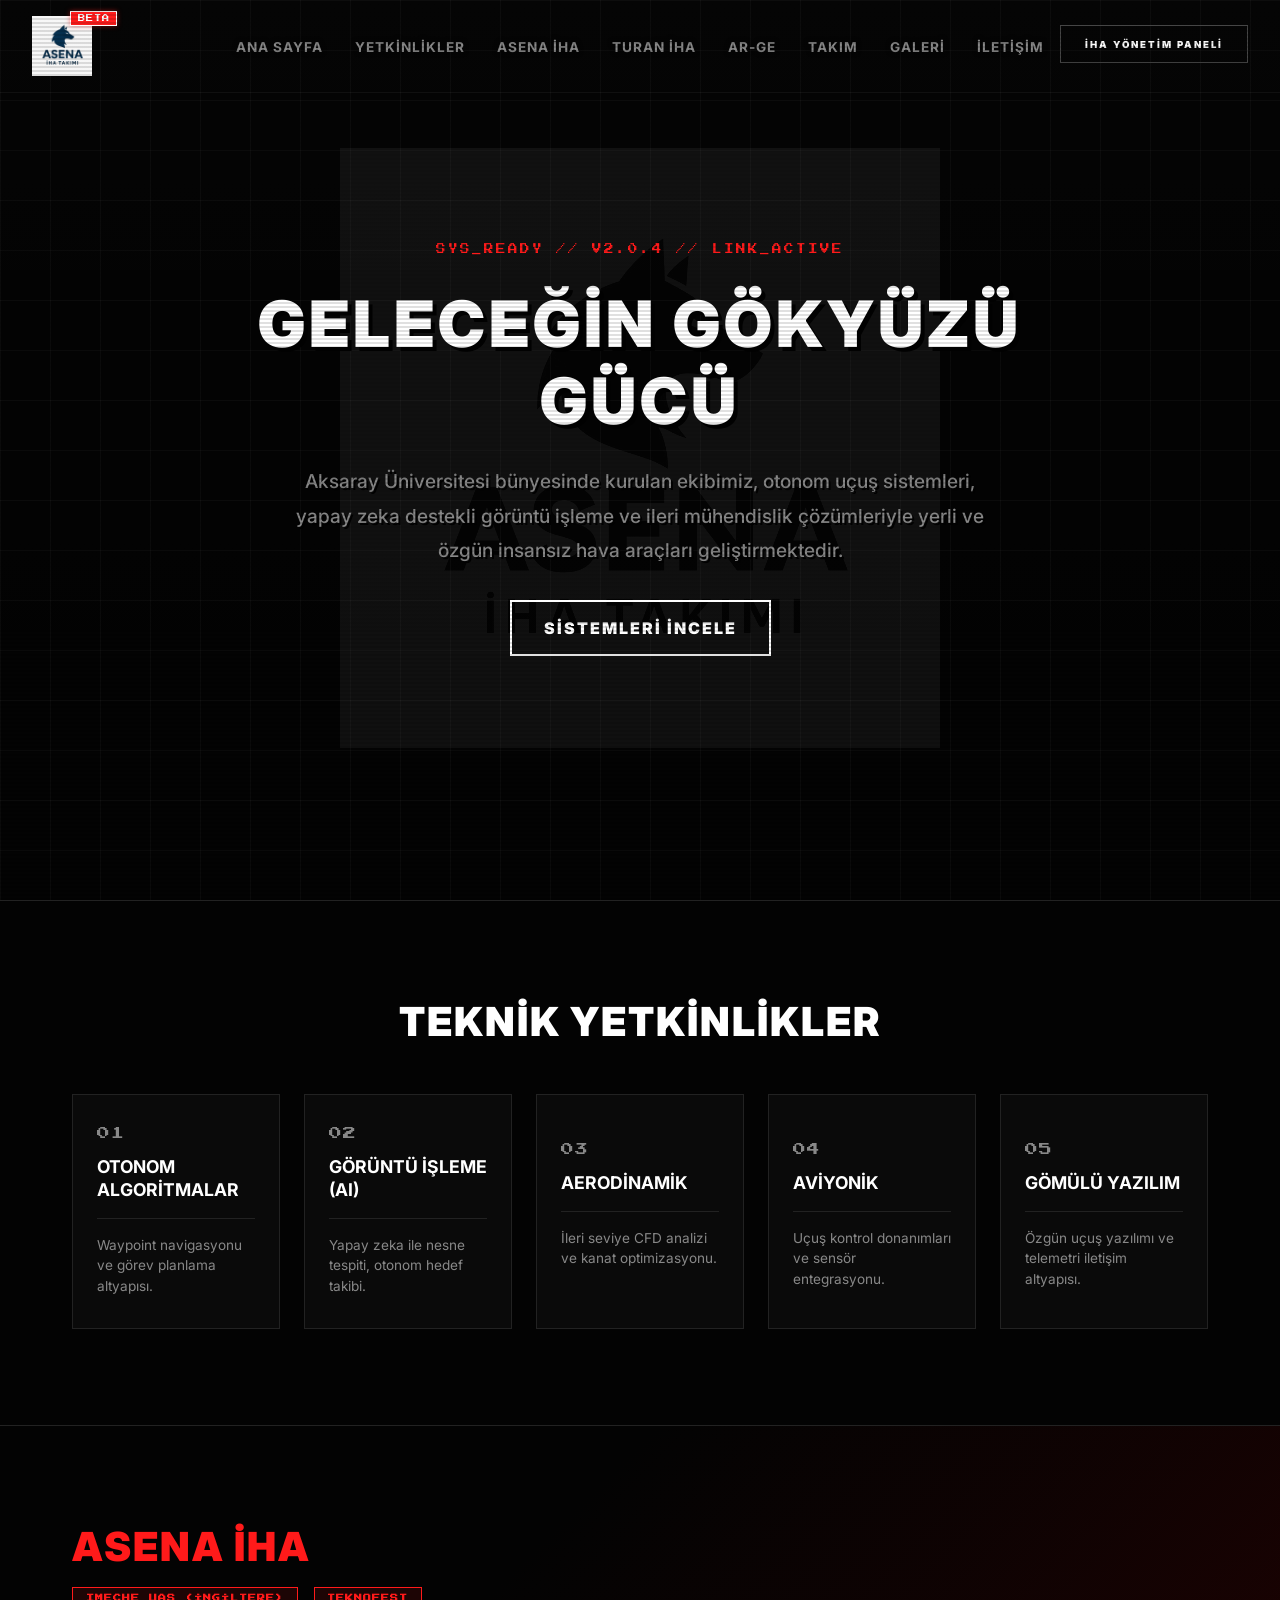
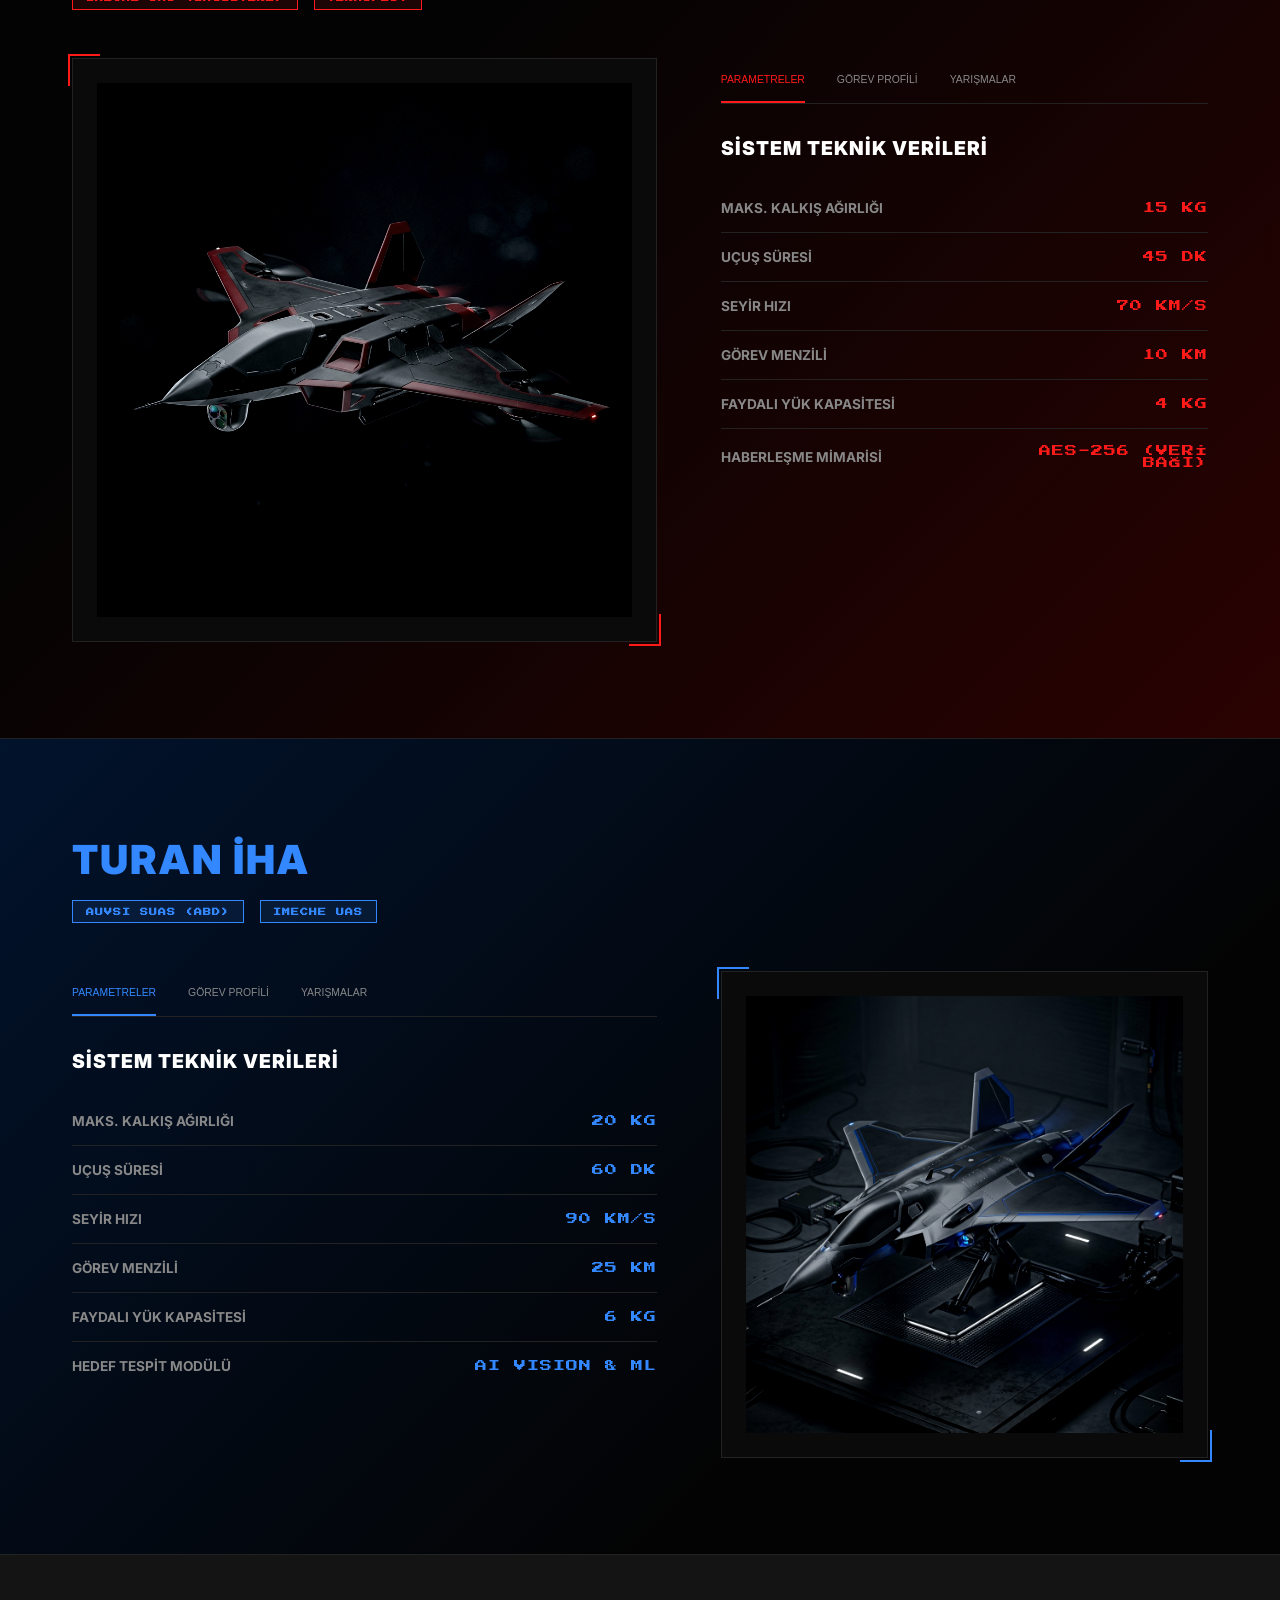
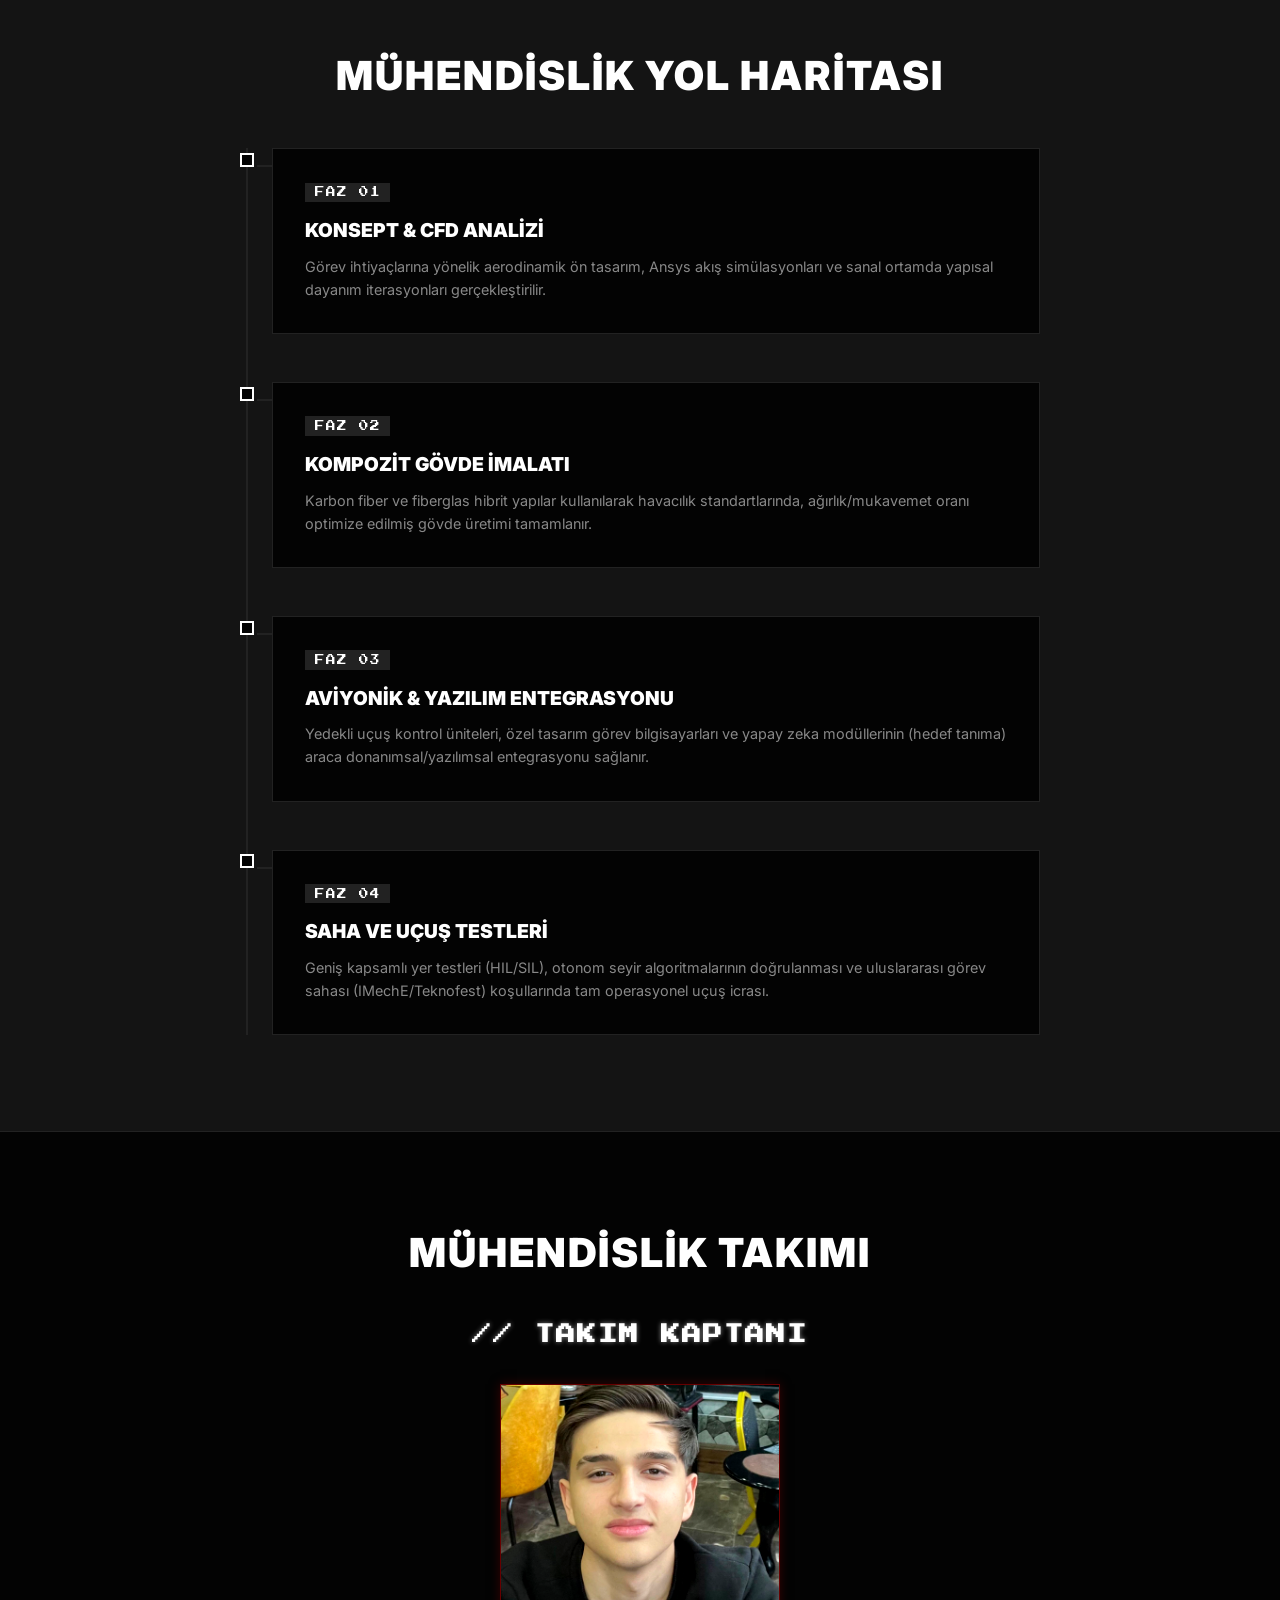
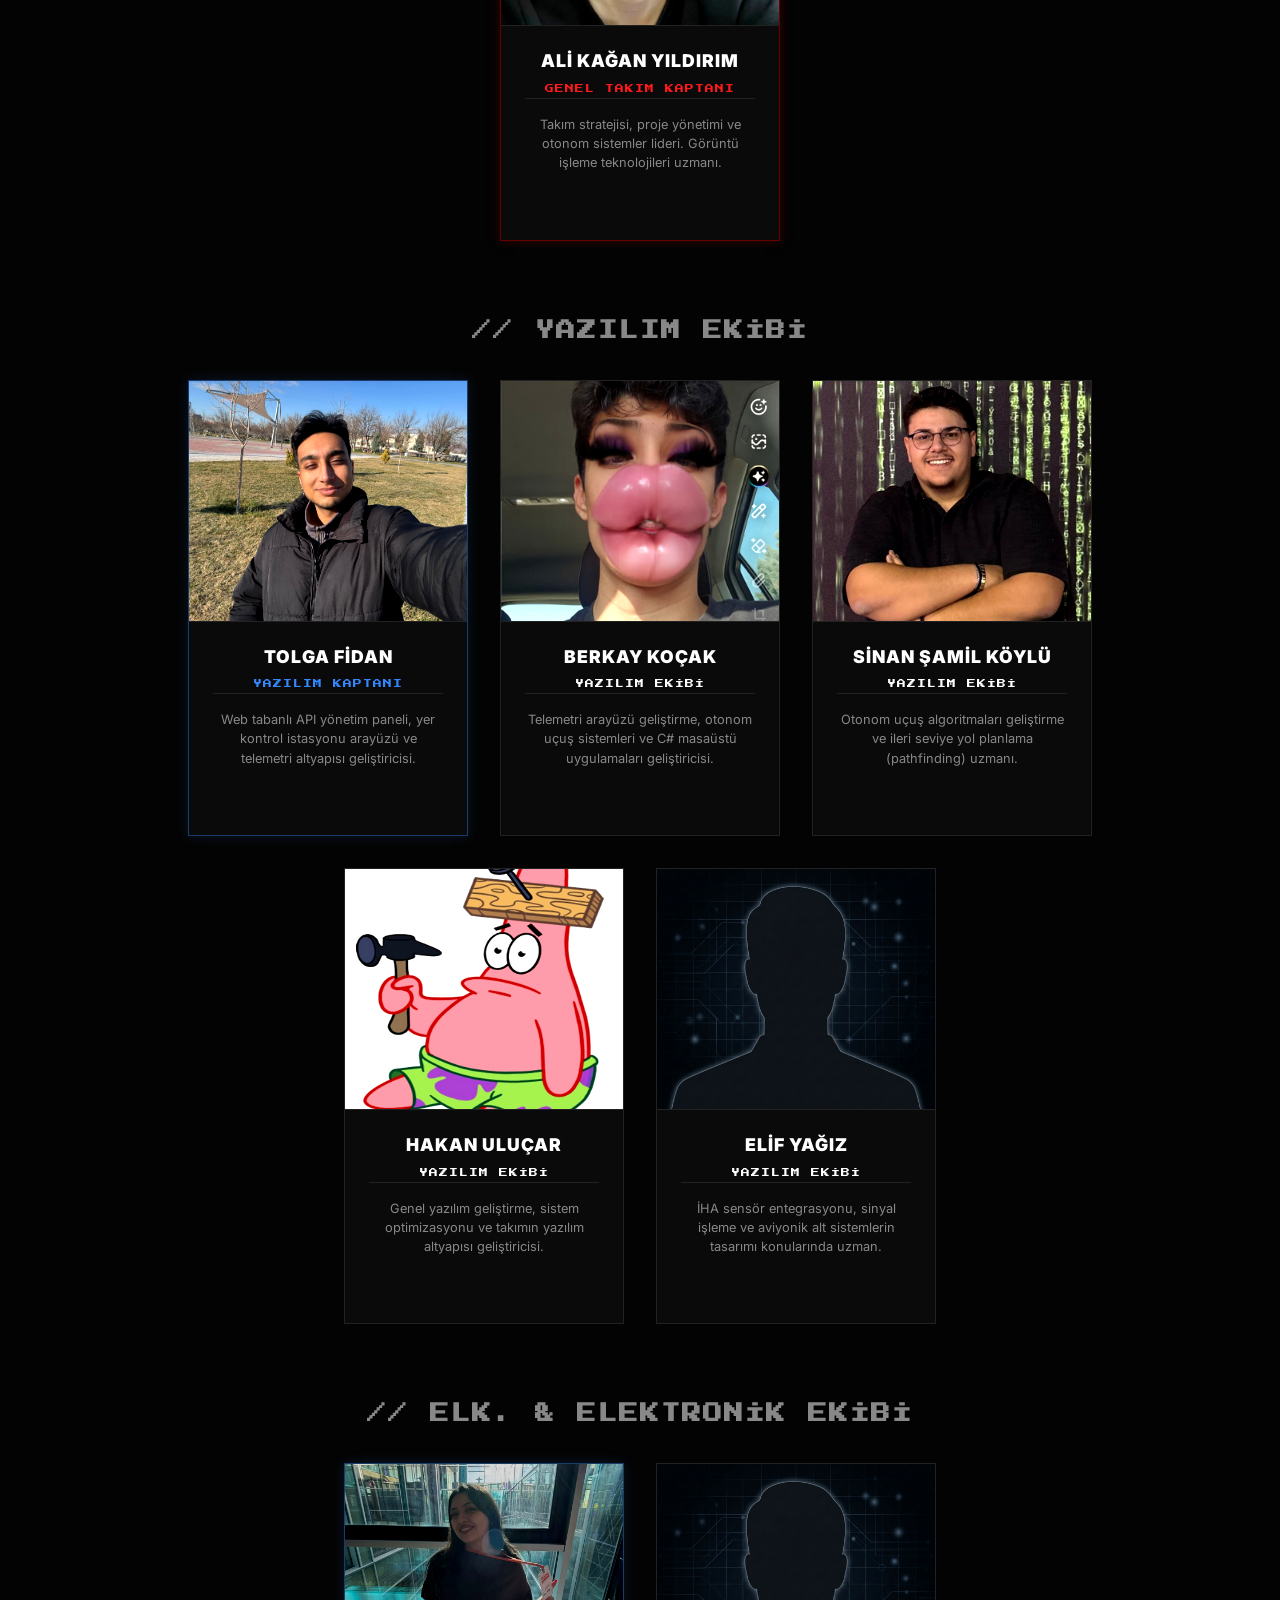
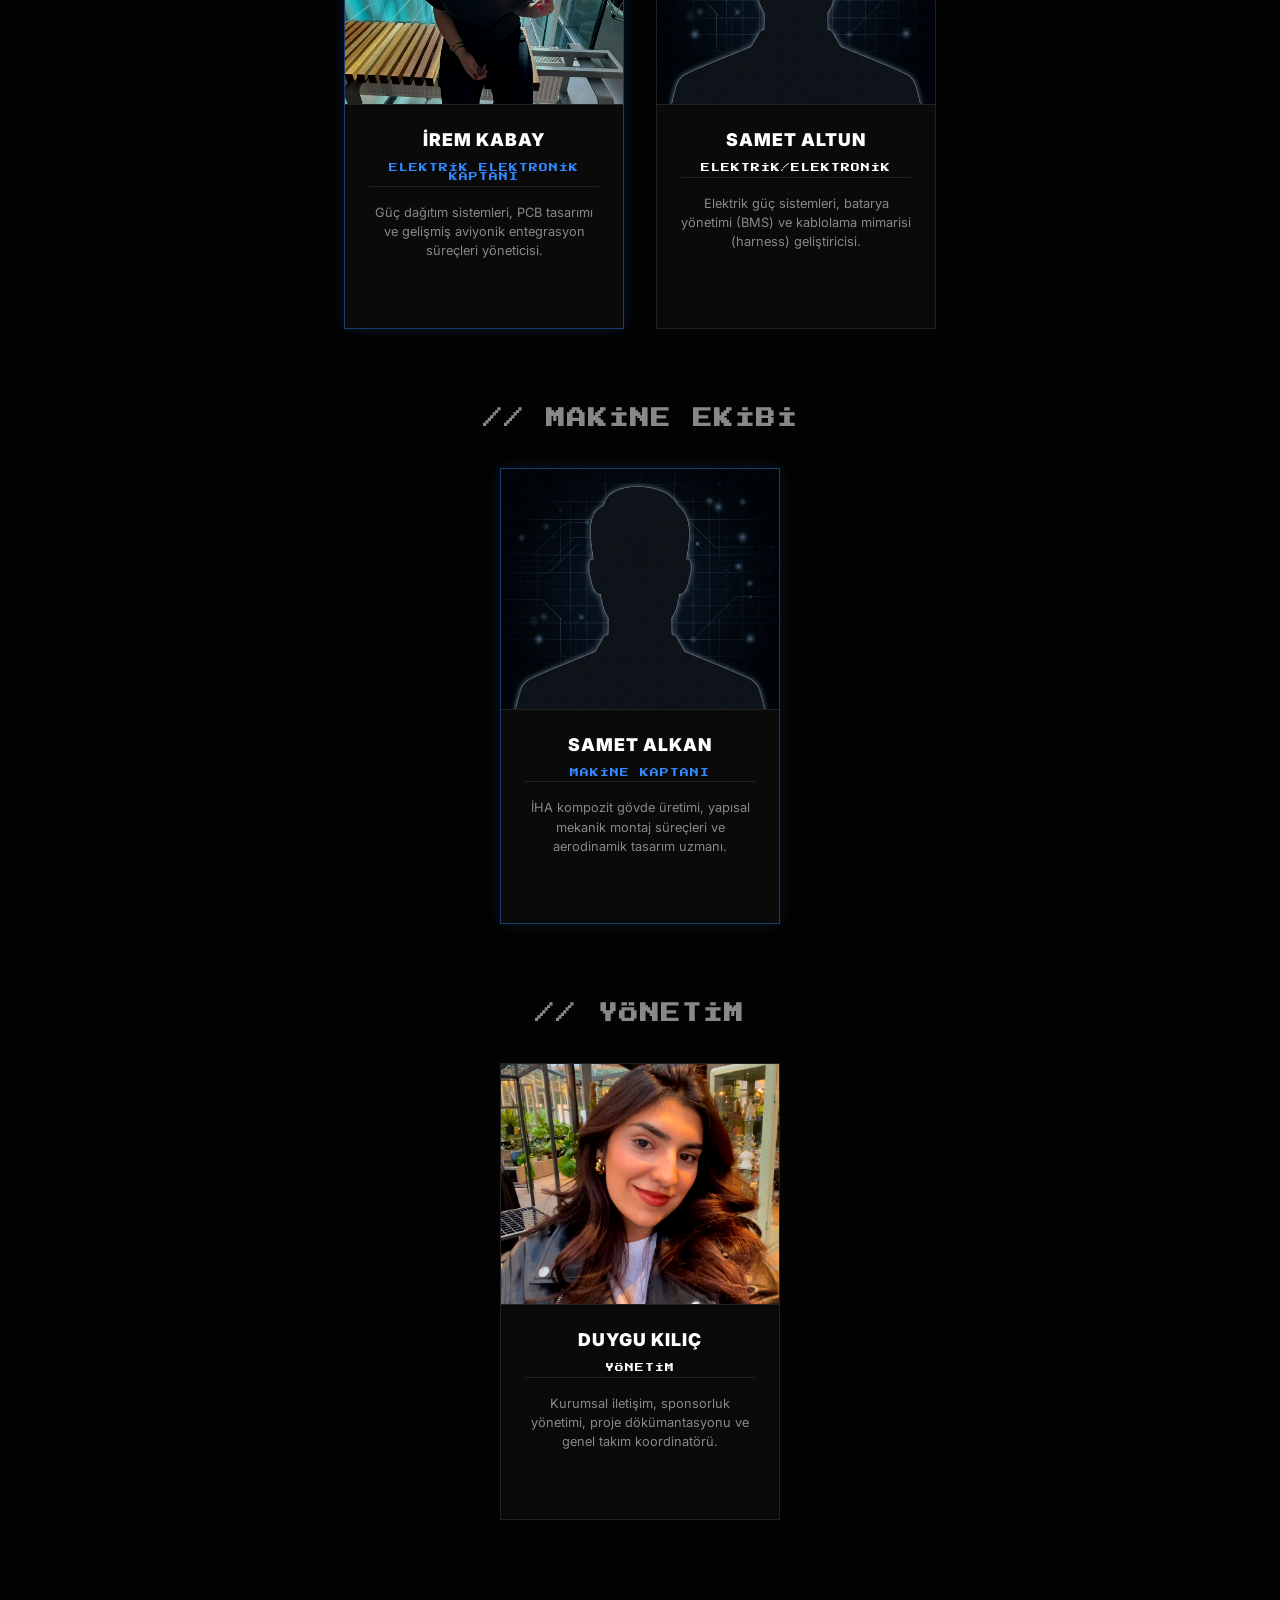
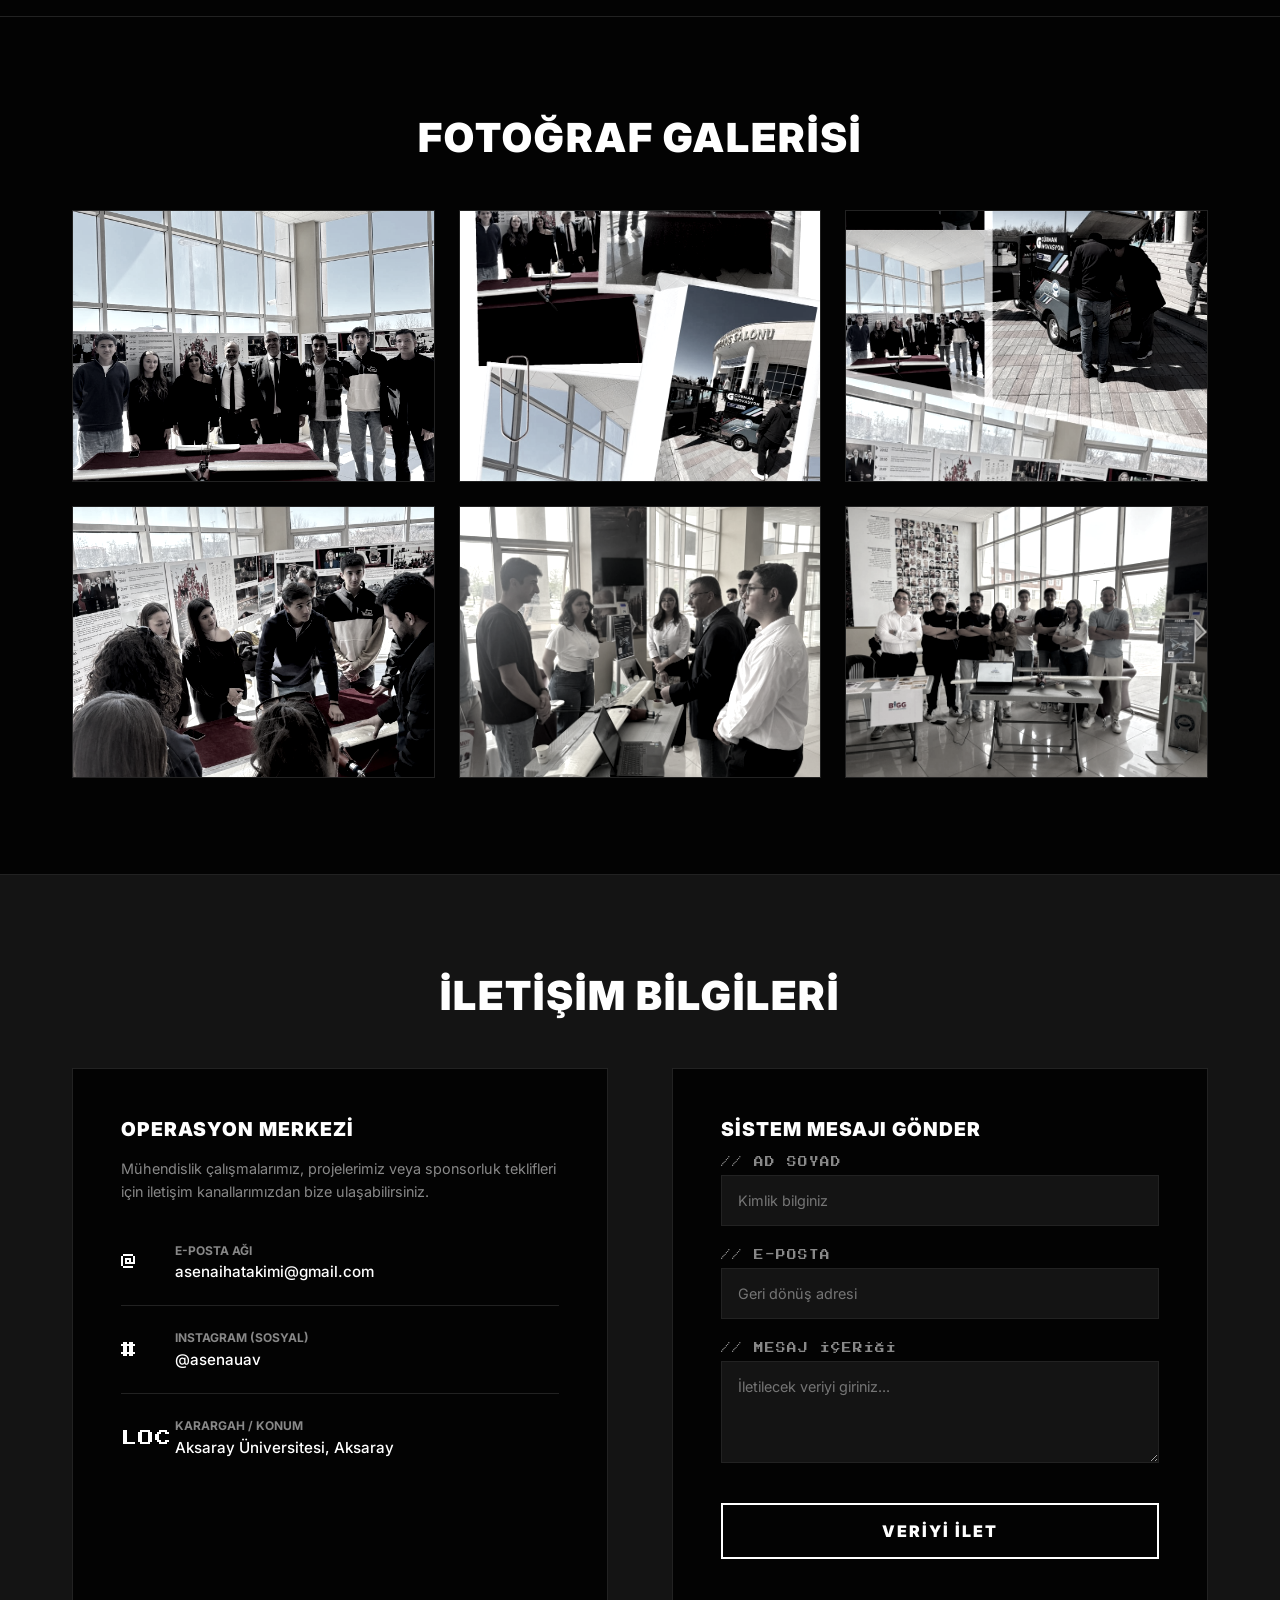
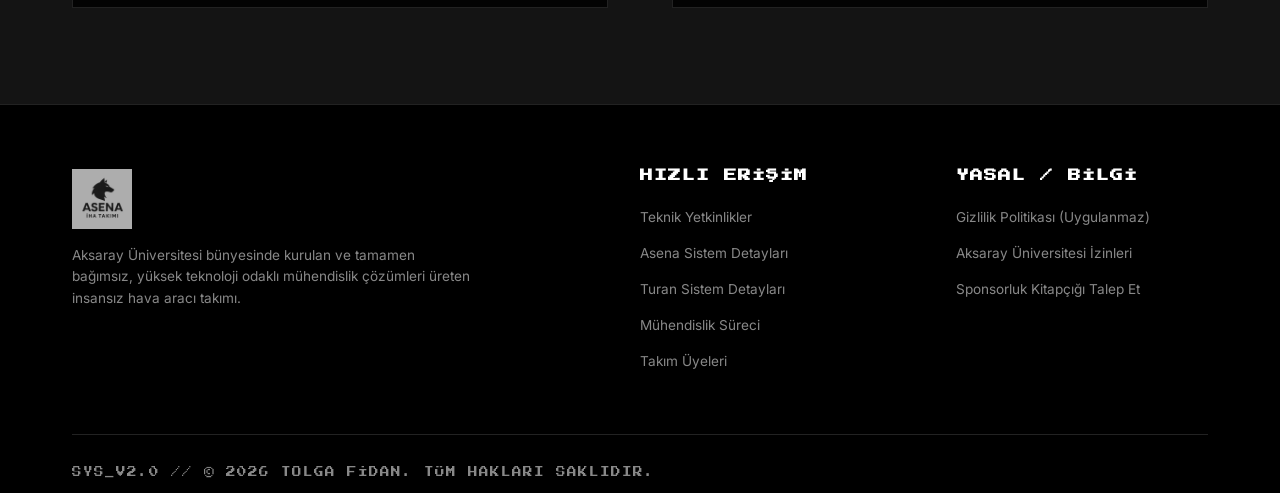
==== index.html @ 1a6ed139 "Add files via upload" ====
<!DOCTYPE html>
<html lang="tr">
<head>
    <meta charset="UTF-8">
    <meta name="viewport" content="width=device-width, initial-scale=1.0">
    <title>Asena & Turan İHA Takımı</title>
    
    <!-- Google Fonts -->
    <link rel="preconnect" href="https://fonts.googleapis.com">
    <link rel="preconnect" href="https://fonts.gstatic.com" crossorigin>
    <link href="https://fonts.googleapis.com/css2?family=Inter:wght@400;500;700;900&family=Press+Start+2P&display=swap" rel="stylesheet">
    
    <!-- Favicon -->
    <link rel="icon" type="image/jpeg" href="assets/images/logo.jpeg">
    
    <!-- Custom CSS -->
    <link rel="stylesheet" href="styles/main.css">
</head>
<body>

    <!-- Global Scanlines Overlay -->
    <div class="scanlines"></div>

    <!-- Navbar -->
    <nav class="navbar">
        <div class="nav-container">
            <div class="logo" style="position: relative;">
                <a href="#hero">
                    <img src="assets/images/logo.jpeg" alt="Asena İHA Logo" class="nav-logo-img">
                </a>
                <span class="beta-badge pixel-font">BETA</span>
            </div>
            <ul class="nav-links">
                <li><a href="#hero">Ana Sayfa</a></li>
                <li><a href="#tech">Yetkinlikler</a></li>
                <li><a href="#asena">Asena İHA</a></li>
                <li><a href="#turan">Turan İHA</a></li>
                <li><a href="#roadmap">Ar-Ge</a></li>
                <li><a href="#team">Takım</a></li>
                <li><a href="#gallery">Galeri</a></li>
                <li><a href="#contact">İletişim</a></li>
            </ul>
            <div class="nav-actions">
                <a href="api-panel.html" target="_blank" class="btn btn-panel pixel-font" style="font-size: 0.6rem;">İHA Yönetim Paneli</a>
            </div>
        </div>
    </nav>

    <!-- Hero Section -->
    <section id="hero" class="hero-section">
        <!-- Background Logo Watermark -->
        <div class="hero-bg-logo-wrapper">
            <img src="assets/images/logo.jpeg" alt="" class="hero-bg-logo">
        </div>

        <div class="hero-content">
            <div class="hero-tech-status pixel-font" style="margin-bottom: 2rem; color: var(--asena-red); font-size: 0.6rem; letter-spacing: 2px;">
                SYS_READY // V2.0.4 // LINK_ACTIVE
            </div>
            <h1 class="hero-title">GELECEĞİN GÖKYÜZÜ GÜCÜ</h1>
            <p class="hero-desc">
                Aksaray Üniversitesi bünyesinde kurulan ekibimiz, otonom uçuş sistemleri, 
                yapay zeka destekli görüntü işleme ve ileri mühendislik çözümleriyle 
                yerli ve özgün insansız hava araçları geliştirmektedir.
            </p>
            <a href="#tech" class="btn btn-outline-white">SİSTEMLERİ İNCELE</a>
        </div>
        <div class="grid-overlay"></div>
    </section>

    <!-- Technical Capabilities -->
    <section id="tech" class="tech-section">
        <div class="container">
            <h2 class="section-title center-text">TEKNİK YETKİNLİKLER</h2>
            
            <div class="tech-grid">
                <div class="tech-card">
                    <div class="tech-header">
                        <span class="tech-icon pixel-font">01</span>
                        <h3>Otonom Algoritmalar</h3>
                    </div>
                    <p>Waypoint navigasyonu ve görev planlama altyapısı.</p>
                </div>
                <div class="tech-card">
                    <div class="tech-header">
                        <span class="tech-icon pixel-font">02</span>
                        <h3>Görüntü İşleme (AI)</h3>
                    </div>
                    <p>Yapay zeka ile nesne tespiti, otonom hedef takibi.</p>
                </div>
                <div class="tech-card">
                    <div class="tech-header">
                        <span class="tech-icon pixel-font">03</span>
                        <h3>Aerodinamik</h3>
                    </div>
                    <p>İleri seviye CFD analizi ve kanat optimizasyonu.</p>
                </div>
                <div class="tech-card">
                    <div class="tech-header">
                        <span class="tech-icon pixel-font">04</span>
                        <h3>Aviyonik</h3>
                    </div>
                    <p>Uçuş kontrol donanımları ve sensör entegrasyonu.</p>
                </div>
                <div class="tech-card">
                    <div class="tech-header">
                        <span class="tech-icon pixel-font">05</span>
                        <h3>Gömülü Yazılım</h3>
                    </div>
                    <p>Özgün uçuş yazılımı ve telemetri iletişim altyapısı.</p>
                </div>
            </div>
        </div>
    </section>

    <!-- Asena İHA Section -->
    <section id="asena" class="uav-section asena-theme">
        <div class="container">
            <div class="uav-header">
                <h2 class="asena-text section-title" style="margin-bottom: 0;">ASENA İHA</h2>
                <div class="badges">
                    <span class="badge asena-badge pixel-font" style="font-size: 0.5rem;">IMechE UAS (İngiltere)</span>
                    <span class="badge asena-badge pixel-font" style="font-size: 0.5rem;">Teknofest</span>
                </div>
            </div>
            
            <div class="uav-grid">
                <div class="uav-image-wrapper">
                    <img src="assets/images/asena_uav.png" alt="Asena İHA" class="uav-image">
                    <div class="hud-corners"></div>
                    <div class="hud-crosshair"></div>
                </div>
                
                <div class="uav-details">
                    <div class="tab-nav pixel-font">
                        <button class="tab-btn active" data-target="asena-specs">PARAMETRELER</button>
                        <button class="tab-btn" data-target="asena-mission">GÖREV PROFİLİ</button>
                        <button class="tab-btn" data-target="asena-comp">YARIŞMALAR</button>
                    </div>
                    
                    <div class="tab-content active" id="asena-specs">
                        <h3 class="stats-title">SİSTEM TEKNİK VERİLERİ</h3>
                        <table class="data-table asena-table">
                            <tr><td>Maks. Kalkış Ağırlığı</td><td class="pixel-font">15 KG</td></tr>
                            <tr><td>Uçuş Süresi</td><td class="pixel-font">45 DK</td></tr>
                            <tr><td>Seyir Hızı</td><td class="pixel-font">70 KM/S</td></tr>
                            <tr><td>Görev Menzili</td><td class="pixel-font">10 KM</td></tr>
                            <tr><td>Faydalı Yük Kapasitesi</td><td class="pixel-font">4 KG</td></tr>
                            <tr><td>Haberleşme Mimarisi</td><td class="pixel-font">AES-256 (Veri Bağı)</td></tr>
                        </table>
                    </div>

                    <div class="tab-content" id="asena-mission">
                        <h3 class="stats-title">KONSEPT VE GÖREV TANIMI</h3>
                        <p class="uav-prose">
                            Asena İnsansız Hava Aracı, zorlu operasyonel sahalarda otonom faydalı yük bırakma, hareketli nesne takibi ve geniş alan gözetleme görevlerini icra etmek üzere geliştirilmiştir. Sistemin temel mimarisi, GPS sinyallerinin zayıfladığı ortamlarda dahi stabil uçuş yapabilen yedekli bir uçuş kontrol altyapısı üzerine inşa edilmiştir.
                        </p>
                        <p class="uav-prose mt-1">
                            Gövde yapısı hafiflik ve mukavemet dengesini sağlamak adına havacılık standartlarında kompozit malzemelerden üretilmiş olup, yüksek rüzgar hızlarında dahi aerodinamik kararlılığını korur. Yapay zeka modülü, uçuş esnasında yer istasyonundan bağımsız karar alabilme yetisine sahiptir.
                        </p>
                    </div>

                    <div class="tab-content" id="asena-comp">
                        <h3 class="stats-title">MİSYON VE HEDEFLER</h3>
                        <div class="comp-item">
                            <h4 class="pixel-font asena-text">IMechE UAS CHALLENGE (UK)</h4>
                            <p class="uav-prose">
                                Dünyanın önde gelen mühendislik yarışmalarından biri olan Birleşik Krallık merkezli IMechE UAS organizasyonunda; Asena İHA sistemimiz, zorlu meteorolojik koşullarda tamamen otonom uçuş yeteneklerini ve yapay zeka destekli hassas nesne tanımlama kapasitesini sergilemek üzere tasarlanmıştır.
                            </p>
                        </div>
                        <div class="comp-item mt-1">
                            <h4 class="pixel-font asena-text">TEKNOFEST ULUSLARARASI İHA</h4>
                            <p class="uav-prose">
                                Milli teknoloji hamlesi vizyonu doğrultusunda Teknofest operasyonel sahasında; karmaşık senaryolara sahip hedefleri (hedef koordinat tespiti, otonom iniş, su topu bırakma) sıfır insan müdahalesi ile tamamlama yetkinliğimizi kanıtlamaktayız.
                            </p>
                        </div>
                    </div>
                </div>
            </div>
        </div>
    </section>

    <!-- Turan İHA Section -->
    <section id="turan" class="uav-section turan-theme">
        <div class="container">
            <div class="uav-header">
                <h2 class="turan-text section-title" style="margin-bottom: 0;">TURAN İHA</h2>
                <div class="badges">
                    <span class="badge turan-badge pixel-font" style="font-size: 0.5rem;">AUVSI SUAS (ABD)</span>
                    <span class="badge turan-badge pixel-font" style="font-size: 0.5rem;">IMechE UAS</span>
                </div>
            </div>
            
            <div class="uav-grid reverse-grid">
                <div class="uav-image-wrapper">
                    <img src="assets/images/turan_uav.png" alt="Turan İHA" class="uav-image">
                    <div class="hud-corners"></div>
                    <div class="hud-crosshair"></div>
                </div>
                
                <div class="uav-details">
                    <div class="tab-nav pixel-font">
                        <button class="tab-btn active" data-target="turan-specs">PARAMETRELER</button>
                        <button class="tab-btn" data-target="turan-mission">GÖREV PROFİLİ</button>
                        <button class="tab-btn" data-target="turan-comp">YARIŞMALAR</button>
                    </div>
                    
                    <div class="tab-content active" id="turan-specs">
                        <h3 class="stats-title">SİSTEM TEKNİK VERİLERİ</h3>
                        <table class="data-table turan-table">
                            <tr><td>Maks. Kalkış Ağırlığı</td><td class="pixel-font">20 KG</td></tr>
                            <tr><td>Uçuş Süresi</td><td class="pixel-font">60 DK</td></tr>
                            <tr><td>Seyir Hızı</td><td class="pixel-font">90 KM/S</td></tr>
                            <tr><td>Görev Menzili</td><td class="pixel-font">25 KM</td></tr>
                            <tr><td>Faydalı Yük Kapasitesi</td><td class="pixel-font">6 KG</td></tr>
                            <tr><td>Hedef Tespit Modülü</td><td class="pixel-font">AI VISION & ML</td></tr>
                        </table>
                    </div>

                    <div class="tab-content" id="turan-mission">
                        <h3 class="stats-title">KONSEPT VE GÖREV TANIMI</h3>
                        <p class="uav-prose">
                            Turan İHA, stratejik keşif, yüksek hızlı gözetleme ve ağır faydalı yük taşıma kapasitesine ihtiyaç duyulan harekat alanları için özel olarak projelendirilmiştir. Geliştirilen gövde yapısı, yüksek manevra kabiliyetine imkan verirken, rüzgar direncini minimuma indirecek aerodinamik optimize profillere sahiptir.
                        </p>
                        <p class="uav-prose mt-1">
                            Sistem, üzerinde barındırdığı derin öğrenme (ML) algoritmaları sayesinde uçuş sırasında hedefleri sınıflandırabilir, tehdit analizi yapabilir ve yer kontrol istasyonuna kritik görüntü/veri aktarımını kesintisiz olarak sağlayabilir.
                        </p>
                    </div>

                    <div class="tab-content" id="turan-comp">
                        <h3 class="stats-title">MİSYON VE HEDEFLER</h3>
                        <div class="comp-item">
                            <h4 class="pixel-font turan-text">AUVSI SUAS (ABD)</h4>
                            <p class="uav-prose">
                                Dünyanın en prestijli üniversite seviyesi otonom sistemler yarışması olan AUVSI SUAS'ta sistemimiz; otonom engelden kaçınma, hedeflerin havadan karakterizasyonu, rota planlama ve faydalı yüklerin yüksek irtifadan hassas bir şekilde konuşlandırılması testlerini geçmek üzere tasarlanmıştır.
                            </p>
                        </div>
                        <div class="comp-item mt-1">
                            <h4 class="pixel-font turan-text">KÜRESEL MÜHENDİSLİK VİZYONU</h4>
                            <p class="uav-prose">
                                Turan İHA, sadece bir yarışma platformu olmaktan öte; savunma sanayi ekosistemine entegre olabilecek alt sistem (Aviyonik, Görüntü İşleme, Otopilot) teknolojilerinin AR-GE test yatağı olarak işlev görmektedir.
                            </p>
                        </div>
                    </div>
                </div>
            </div>
        </div>
    </section>

    <!-- Timeline (Roadmap) Section -->
    <section id="roadmap" class="roadmap-section">
        <div class="container">
            <h2 class="section-title center-text">MÜHENDİSLİK YOL HARİTASI</h2>
            <div class="timeline-container">
                <div class="timeline-line"></div>
                
                <div class="timeline-item">
                    <div class="timeline-dot"></div>
                    <div class="timeline-content">
                        <span class="timeline-date pixel-font">FAZ 01</span>
                        <h3 class="timeline-title">Konsept & CFD Analizi</h3>
                        <p class="timeline-text">Görev ihtiyaçlarına yönelik aerodinamik ön tasarım, Ansys akış simülasyonları ve sanal ortamda yapısal dayanım iterasyonları gerçekleştirilir.</p>
                    </div>
                </div>

                <div class="timeline-item">
                    <div class="timeline-dot"></div>
                    <div class="timeline-content">
                        <span class="timeline-date pixel-font">FAZ 02</span>
                        <h3 class="timeline-title">Kompozit Gövde İmalatı</h3>
                        <p class="timeline-text">Karbon fiber ve fiberglas hibrit yapılar kullanılarak havacılık standartlarında, ağırlık/mukavemet oranı optimize edilmiş gövde üretimi tamamlanır.</p>
                    </div>
                </div>

                <div class="timeline-item">
                    <div class="timeline-dot"></div>
                    <div class="timeline-content">
                        <span class="timeline-date pixel-font">FAZ 03</span>
                        <h3 class="timeline-title">Aviyonik & Yazılım Entegrasyonu</h3>
                        <p class="timeline-text">Yedekli uçuş kontrol üniteleri, özel tasarım görev bilgisayarları ve yapay zeka modüllerinin (hedef tanıma) araca donanımsal/yazılımsal entegrasyonu sağlanır.</p>
                    </div>
                </div>

                <div class="timeline-item">
                    <div class="timeline-dot"></div>
                    <div class="timeline-content">
                        <span class="timeline-date pixel-font">FAZ 04</span>
                        <h3 class="timeline-title">Saha ve Uçuş Testleri</h3>
                        <p class="timeline-text">Geniş kapsamlı yer testleri (HIL/SIL), otonom seyir algoritmalarının doğrulanması ve uluslararası görev sahası (IMechE/Teknofest) koşullarında tam operasyonel uçuş icrası.</p>
                    </div>
                </div>
            </div>
        </div>
    </section>

    <!-- Team Section -->
    <section id="team" class="team-section">
        <div class="container">
            <h2 class="section-title center-text">MÜHENDİSLİK TAKIMI</h2>
            
            <!-- TAKIM KAPTANI -->
            <div class="team-department">
                <h3 class="department-title pixel-font center-text" style="color: var(--text-primary); text-shadow: 0 0 5px rgba(255,255,255,0.5);">// TAKIM KAPTANI</h3>
                <div class="team-flex">
                    <div class="team-card captain-highlight">
                        <div class="team-img-wrapper">
                            <img src="assets/images/team/ali_kagan_yildirim/ali.jpeg" alt="Ali Kağan Yıldırım" class="team-img">
                            <div class="team-hud-overlay"></div>
                        </div>
                        <div class="team-info">
                            <h4 class="team-name">Ali Kağan Yıldırım</h4>
                            <p class="team-role pixel-font" style="color: var(--asena-red);">Genel Takım Kaptanı</p>
                            <p class="team-desc">Takım stratejisi, proje yönetimi ve otonom sistemler lideri. Görüntü işleme teknolojileri uzmanı.</p>

                        </div>
                    </div>
                </div>
            </div>

            <!-- YAZILIM EKİBİ -->
            <div class="team-department">
                <h3 class="department-title pixel-font center-text">// YAZILIM EKİBİ</h3>
                <div class="team-flex">
                    <div class="team-card dept-captain-highlight">
                        <div class="team-img-wrapper">
                            <img src="assets/images/team/tolga_fidan/tolga.jpeg" alt="Tolga Fidan" class="team-img">
                        </div>
                        <div class="team-info">
                            <h4 class="team-name">Tolga Fidan</h4>
                            <p class="team-role pixel-font" style="color: var(--turan-blue);">Yazılım Kaptanı</p>
                            <p class="team-desc">Web tabanlı API yönetim paneli, yer kontrol istasyonu arayüzü ve telemetri altyapısı geliştiricisi.</p>

                        </div>
                    </div>

                    <div class="team-card">
                        <div class="team-img-wrapper">
                            <img src="assets/images/team/berkay_kocak/berkay2.jpeg" alt="Berkay Koçak" class="team-img">
                        </div>
                        <div class="team-info">
                            <h4 class="team-name">Berkay Koçak</h4>
                            <p class="team-role pixel-font">Yazılım Ekibi</p>
                            <p class="team-desc">Telemetri arayüzü geliştirme, otonom uçuş sistemleri ve C# masaüstü uygulamaları geliştiricisi.</p>

                        </div>
                    </div>

                    <div class="team-card">
                        <div class="team-img-wrapper">
                            <img src="assets/images/team/sinan_samil_koylu/sinan.jpeg" alt="Sinan Şamil Köylü" class="team-img">
                        </div>
                        <div class="team-info">
                            <h4 class="team-name">Sinan Şamil Köylü</h4>
                            <p class="team-role pixel-font">Yazılım Ekibi</p>
                            <p class="team-desc">Otonom uçuş algoritmaları geliştirme ve ileri seviye yol planlama (pathfinding) uzmanı.</p>

                        </div>
                    </div>

                    <div class="team-card">
                        <div class="team-img-wrapper">
                            <img src="assets/images/team/hakan_ulucar/hakan.jpg" alt="Hakan Uluçar" class="team-img">
                        </div>
                        <div class="team-info">
                            <h4 class="team-name">Hakan Uluçar</h4>
                            <p class="team-role pixel-font">Yazılım Ekibi</p>
                            <p class="team-desc">Genel yazılım geliştirme, sistem optimizasyonu ve takımın yazılım altyapısı geliştiricisi.</p>

                        </div>
                    </div>

                    <div class="team-card">
                        <div class="team-img-wrapper">
                            <img src="assets/images/team_placeholder.png" alt="Elif Yağız" class="team-img">
                        </div>
                        <div class="team-info">
                            <h4 class="team-name">Elif Yağız</h4>
                            <p class="team-role pixel-font">Yazılım Ekibi</p>
                            <p class="team-desc">İHA sensör entegrasyonu, sinyal işleme ve aviyonik alt sistemlerin tasarımı konularında uzman.</p>

                        </div>
                    </div>
                </div>
            </div>

            <!-- ELK. & ELEKTRONİK EKİBİ -->
            <div class="team-department">
                <h3 class="department-title pixel-font center-text">// ELK. & ELEKTRONİK EKİBİ</h3>
                <div class="team-flex">
                    <div class="team-card dept-captain-highlight">
                        <div class="team-img-wrapper">
                            <img src="assets/images/team/irem_kabay/irem.jpeg" alt="İrem Kabay" class="team-img">
                        </div>
                        <div class="team-info">
                            <h4 class="team-name">İrem Kabay</h4>
                            <p class="team-role pixel-font" style="color: var(--turan-blue);">Elektrik Elektronik Kaptanı</p>
                            <p class="team-desc">Güç dağıtım sistemleri, PCB tasarımı ve gelişmiş aviyonik entegrasyon süreçleri yöneticisi.</p>

                        </div>
                    </div>

                    <div class="team-card">
                        <div class="team-img-wrapper">
                            <img src="assets/images/team_placeholder.png" alt="Samet Altun" class="team-img">
                        </div>
                        <div class="team-info">
                            <h4 class="team-name">Samet Altun</h4>
                            <p class="team-role pixel-font">Elektrik/Elektronik</p>
                            <p class="team-desc">Elektrik güç sistemleri, batarya yönetimi (BMS) ve kablolama mimarisi (harness) geliştiricisi.</p>

                        </div>
                    </div>
                </div>
            </div>

            <!-- MAKİNE EKİBİ -->
            <div class="team-department">
                <h3 class="department-title pixel-font center-text">// MAKİNE EKİBİ</h3>
                <div class="team-flex">
                    <div class="team-card dept-captain-highlight">
                        <div class="team-img-wrapper">
                            <img src="assets/images/team_placeholder.png" alt="Samet Alkan" class="team-img">
                        </div>
                        <div class="team-info">
                            <h4 class="team-name">Samet Alkan</h4>
                            <p class="team-role pixel-font" style="color: var(--turan-blue);">Makine Kaptanı</p>
                            <p class="team-desc">İHA kompozit gövde üretimi, yapısal mekanik montaj süreçleri ve aerodinamik tasarım uzmanı.</p>

                        </div>
                    </div>
                </div>
            </div>

            <!-- YÖNETİM -->
            <div class="team-department">
                <h3 class="department-title pixel-font center-text">// YÖNETİM</h3>
                <div class="team-flex">
                    <div class="team-card">
                        <div class="team-img-wrapper">
                            <img src="assets/images/team/duygu_kilic/duygu2.jpeg" alt="Duygu Kılıç" class="team-img">
                        </div>
                        <div class="team-info">
                            <h4 class="team-name">Duygu Kılıç</h4>
                            <p class="team-role pixel-font">Yönetim</p>
                            <p class="team-desc">Kurumsal iletişim, sponsorluk yönetimi, proje dökümantasyonu ve genel takım koordinatörü.</p>
                        </div>
                    </div>
                </div>
            </div>

        </div>
    </section>

    <!-- Gallery Section -->
    <section id="gallery" class="gallery-section">
        <div class="container">
            <h2 class="section-title center-text">FOTOĞRAF GALERİSİ</h2>
            
            <div class="gallery-grid">
                <div class="gallery-item">
                    <img src="assets/images/gallery/img1.jpeg" alt="Galeri 1" class="gallery-img">
                    <div class="gallery-overlay"><i class="pixel-font">BÜYÜT</i></div>
                </div>
                <div class="gallery-item">
                    <img src="assets/images/gallery/img2.jpeg" alt="Galeri 2" class="gallery-img">
                    <div class="gallery-overlay"><i class="pixel-font">BÜYÜT</i></div>
                </div>
                <div class="gallery-item">
                    <img src="assets/images/gallery/img3.jpeg" alt="Galeri 3" class="gallery-img">
                    <div class="gallery-overlay"><i class="pixel-font">BÜYÜT</i></div>
                </div>
                <div class="gallery-item">
                    <img src="assets/images/gallery/img4.jpeg" alt="Galeri 4" class="gallery-img">
                    <div class="gallery-overlay"><i class="pixel-font">BÜYÜT</i></div>
                </div>
                <div class="gallery-item">
                    <img src="assets/images/gallery/img5.jpeg" alt="Galeri 5" class="gallery-img">
                    <div class="gallery-overlay"><i class="pixel-font">BÜYÜT</i></div>
                </div>
                <div class="gallery-item">
                    <img src="assets/images/gallery/img6.jpeg" alt="Galeri 6" class="gallery-img">
                    <div class="gallery-overlay"><i class="pixel-font">BÜYÜT</i></div>
                </div>
            </div>
        </div>
    </section>

    <!-- Lightbox Modal -->
    <div id="galleryModal" class="lightbox-modal">
        <button class="modal-close btn-outline-white pixel-font" id="modalClose">X</button>
        <button class="modal-nav prev btn-outline-white pixel-font" id="modalPrev"><</button>
        <div class="modal-content-wrapper">
            <img src="" alt="Büyütülmüş Görsel" id="modalImage" class="modal-img">
            <div class="hud-corners"></div>
        </div>
        <button class="modal-nav next btn-outline-white pixel-font" id="modalNext">></button>
    </div>

    <!-- Contact Section -->
    <section id="contact" class="contact-section">
        <div class="container">
            <h2 class="section-title center-text">İLETİŞİM BİLGİLERİ</h2>
            
            <div class="contact-grid">
                <div class="contact-info-panel">
                    <h3 class="contact-subtitle">Operasyon Merkezi</h3>
                    <p class="contact-desc">Mühendislik çalışmalarımız, projelerimiz veya sponsorluk teklifleri için iletişim kanallarımızdan bize ulaşabilirsiniz.</p>
                    
                    <div class="contact-item">
                        <div class="contact-icon pixel-font">@</div>
                        <div class="contact-detail">
                            <span class="contact-label">E-Posta Ağı</span>
                            <span class="contact-value">asenaihatakimi@gmail.com</span>
                        </div>
                    </div>

                    <div class="contact-item">
                        <div class="contact-icon pixel-font">#</div>
                        <div class="contact-detail">
                            <span class="contact-label">Instagram (Sosyal)</span>
                            <span class="contact-value">@asenauav</span>
                        </div>
                    </div>

                    <div class="contact-item">
                        <div class="contact-icon pixel-font">LOC</div>
                        <div class="contact-detail">
                            <span class="contact-label">Karargah / Konum</span>
                            <span class="contact-value">Aksaray Üniversitesi, Aksaray</span>
                        </div>
                    </div>
                </div>

                <div class="contact-form-panel">
                    <h3 class="contact-subtitle">Sistem Mesajı Gönder</h3>
                    <form class="contact-form" onsubmit="event.preventDefault();">
                        <div class="form-group">
                            <label class="pixel-font" style="font-size: 0.6rem;">// AD SOYAD</label>
                            <input type="text" class="sharp-input" placeholder="Kimlik bilginiz">
                        </div>
                        <div class="form-group">
                            <label class="pixel-font" style="font-size: 0.6rem;">// E-POSTA</label>
                            <input type="email" class="sharp-input" placeholder="Geri dönüş adresi">
                        </div>
                        <div class="form-group">
                            <label class="pixel-font" style="font-size: 0.6rem;">// MESAJ İÇERİĞİ</label>
                            <textarea class="sharp-input" rows="4" placeholder="İletilecek veriyi giriniz..."></textarea>
                        </div>
                        <button type="submit" class="btn btn-outline-white" style="margin-top: 1rem; width: 100%;">VERİYİ İLET</button>
                    </form>
                </div>
            </div>
        </div>
    </section>

    <!-- Footer -->
    <footer class="footer">
        <div class="container">
            <div class="footer-grid">
                <div class="footer-col">
                    <div class="footer-logo">
                        <img src="assets/images/logo.jpeg" alt="Asena İHA Logo" class="nav-logo-img">
                    </div>
                    <p class="footer-desc mt-1">Aksaray Üniversitesi bünyesinde kurulan ve tamamen bağımsız, yüksek teknoloji odaklı mühendislik çözümleri üreten insansız hava aracı takımı.</p>
                </div>
                
                <div class="footer-col">
                    <h4 class="footer-title pixel-font">HIZLI ERİŞİM</h4>
                    <ul class="footer-links">
                        <li><a href="#tech">Teknik Yetkinlikler</a></li>
                        <li><a href="#asena">Asena Sistem Detayları</a></li>
                        <li><a href="#turan">Turan Sistem Detayları</a></li>
                        <li><a href="#roadmap">Mühendislik Süreci</a></li>
                        <li><a href="#team">Takım Üyeleri</a></li>
                    </ul>
                </div>

                <div class="footer-col">
                    <h4 class="footer-title pixel-font">YASAL / BİLGİ</h4>
                    <ul class="footer-links">
                        <li><span>Gizlilik Politikası (Uygulanmaz)</span></li>
                        <li><span>Aksaray Üniversitesi İzinleri</span></li>
                        <li><span>Sponsorluk Kitapçığı Talep Et</span></li>
                    </ul>
                </div>
            </div>
            
            <div class="footer-bottom">
                <p class="pixel-font" style="font-size: 0.6rem; color: var(--text-secondary);">SYS_V2.0 // © 2026 TOLGA FİDAN. TÜM HAKLARI SAKLIDIR.</p>
            </div>
        </div>
    </footer>

    <script src="js/app.js"></script>
</body>
</html>
---- styles/main.css ----
/* =========================================
   VARIABLES & GLOBAL STYLES
   ========================================= */
:root {
    --bg-color: #030303;
    --surface-color: #0a0a0a;
    --surface-light: #141414;

    --text-primary: #ffffff;
    --text-secondary: #888888;

    --asena-red: #ff1a1a;
    --asena-red-dark: #660000;

    --turan-blue: #3388ff;
    --turan-blue-dark: #002255;

    --grid-color: rgba(255, 255, 255, 0.03);
    --border-color: #222222;
    --border-highlight: #444444;
}

* {
    margin: 0;
    padding: 0;
    box-sizing: border-box;
}

html {
    scroll-behavior: smooth;
    font-family: 'Inter', sans-serif;
    background-color: var(--bg-color);
    color: var(--text-primary);
    overflow-x: hidden;
}

body {
    overflow-x: hidden;
}

.pixel-font {
    font-family: 'Press Start 2P', monospace;
    text-transform: uppercase;
    letter-spacing: 1px;
}

.mt-1 {
    margin-top: 1rem;
}

.mt-2 {
    margin-top: 2rem;
}

.container {
    max-width: 1200px;
    margin: 0 auto;
    padding: 0 2rem;
}

.center-text {
    text-align: center;
}

/* =========================================
   SCANLINES & GRID BACKGROUND
   ========================================= */
.scanlines {
    position: fixed;
    top: 0;
    left: 0;
    width: 100vw;
    height: 100vh;
    background: linear-gradient(to bottom,
            rgba(255, 255, 255, 0),
            rgba(255, 255, 255, 0) 50%,
            rgba(0, 0, 0, 0.2) 50%,
            rgba(0, 0, 0, 0.2));
    background-size: 100% 4px;
    z-index: 9999;
    pointer-events: none;
    opacity: 0.6;
}

.scanlines::before {
    content: " ";
    position: absolute;
    top: 0;
    left: 0;
    width: 100%;
    height: 100%;
    background: linear-gradient(to bottom, rgba(255, 255, 255, 0.02) 0%, rgba(255, 255, 255, 0) 100%);
    animation: scanlineAnim 8s linear infinite;
}

@keyframes scanlineAnim {
    0% {
        transform: translateY(-100%);
    }

    100% {
        transform: translateY(100%);
    }
}

.grid-overlay {
    position: absolute;
    top: 0;
    left: 0;
    width: 100%;
    height: 100%;
    background-size: 50px 50px;
    background-image:
        linear-gradient(to right, var(--grid-color) 1px, transparent 1px),
        linear-gradient(to bottom, var(--grid-color) 1px, transparent 1px);
    z-index: -1;
    pointer-events: none;
}

/* =========================================
   BUTTONS
   ========================================= */
.btn {
    display: inline-block;
    padding: 1rem 2rem;
    font-family: 'Inter', sans-serif;
    font-weight: 900;
    font-size: 1rem;
    text-decoration: none;
    text-transform: uppercase;
    letter-spacing: 2px;
    transition: all 0.2s ease;
    border-radius: 0;
    cursor: pointer;
    border: 1px solid transparent;
}

.btn-panel {
    background-color: transparent;
    color: var(--text-primary);
    border: 1px solid var(--border-highlight);
    position: relative;
    overflow: hidden;
    padding: 0.8rem 1.5rem;
}

.btn-panel::after {
    content: '';
    position: absolute;
    top: 0;
    left: -150%;
    width: 100%;
    height: 100%;
    background: linear-gradient(90deg, transparent, rgba(255, 255, 255, 0.4), transparent);
    transform: skewX(-20deg);
    transition: none;
    pointer-events: none;
}

.btn-panel:hover::after {
    animation: btnSweep 0.6s ease-in-out;
}

@keyframes btnSweep {
    0% {
        left: -150%;
    }

    100% {
        left: 150%;
    }
}

.btn-panel:hover {
    border-color: var(--text-primary);
    background-color: rgba(255, 255, 255, 0.05);
    box-shadow: 0 0 15px rgba(255, 255, 255, 0.1);
}

.btn-outline-white {
    background-color: transparent;
    color: var(--text-primary);
    border: 2px solid var(--text-primary);
    margin-top: 2rem;
}

.btn-outline-white:hover {
    background-color: var(--text-primary);
    color: var(--bg-color);
}

/* =========================================
   NAVBAR
   ========================================= */
.navbar {
    position: fixed;
    top: 0;
    width: 100%;
    background-color: transparent;
    border-bottom: 1px solid rgba(255, 255, 255, 0.05);
    z-index: 1000;
}

.nav-container {
    max-width: 1400px;
    margin: 0 auto;
    padding: 1rem 2rem;
    display: grid;
    grid-template-columns: 1fr auto 1fr;
    align-items: center;
}

.logo {
    display: flex;
    align-items: center;
    justify-self: start;
}

.nav-actions {
    justify-self: end;
}

.nav-logo-img {
    height: 60px;
    width: auto;
    object-fit: contain;
    display: block;
}

.beta-badge {
    position: absolute;
    top: -5px;
    right: -25px;
    background-color: var(--asena-red);
    color: var(--text-primary);
    font-size: 0.45rem;
    padding: 0.2rem 0.4rem;
    letter-spacing: 1px;
    pointer-events: none;
    box-shadow: 0 0 5px rgba(255, 26, 26, 0.5);
    border: 1px solid var(--text-primary);
}

.nav-links {
    display: flex;
    list-style: none;
    gap: 2rem;
}

.nav-links a {
    color: var(--text-secondary);
    text-decoration: none;
    font-weight: 700;
    font-size: 0.85rem;
    text-transform: uppercase;
    letter-spacing: 1px;
    transition: color 0.2s;
    text-shadow: 0px 0px 5px rgba(0, 0, 0, 1);
}

.nav-links a:hover {
    color: var(--text-primary);
}

/* =========================================
   SECTION TITLES
   ========================================= */
.section-title {
    font-size: 2.5rem;
    font-weight: 900;
    letter-spacing: 2px;
    margin-bottom: 3rem;
    color: var(--text-primary);
    text-transform: uppercase;
}

/* =========================================
   HERO SECTION
   ========================================= */
.hero-section {
    height: 100vh;
    display: flex;
    align-items: center;
    justify-content: center;
    text-align: center;
    position: relative;
    padding: 0 2rem;
}

.hero-bg-logo-wrapper {
    position: absolute;
    top: 50%;
    left: 50%;
    transform: translate(-50%, -50%);
    opacity: 0.05;
    z-index: 0;
    pointer-events: none;
    mix-blend-mode: screen;
}

.hero-bg-logo {
    width: 600px;
    height: auto;
    filter: grayscale(100%) contrast(1.5);
}

.hero-content {
    max-width: 900px;
    z-index: 1;
}

.hero-title {
    font-size: 4rem;
    font-weight: 900;
    letter-spacing: 4px;
    line-height: 1.2;
    margin-bottom: 1.5rem;
    text-transform: uppercase;
    text-shadow: 4px 4px 0px rgba(0, 0, 0, 1);
}

.hero-desc {
    font-size: 1.2rem;
    line-height: 1.8;
    color: var(--text-secondary);
    font-weight: 500;
    max-width: 700px;
    margin: 0 auto;
    text-shadow: 2px 2px 0px rgba(0, 0, 0, 1);
}

/* =========================================
   TECH SECTION
   ========================================= */
.tech-section {
    padding: 6rem 0;
    border-top: 1px solid var(--border-color);
    background-color: var(--bg-color);
}

.tech-grid {
    display: grid;
    grid-template-columns: repeat(auto-fit, minmax(200px, 1fr));
    gap: 1.5rem;
}

.tech-card {
    background-color: var(--surface-color);
    border: 1px solid var(--border-color);
    padding: 2rem 1.5rem;
    transition: border-color 0.2s;
    display: flex;
    flex-direction: column;
}

.tech-card:hover {
    border-color: var(--text-primary);
}

.tech-header {
    display: flex;
    flex-direction: column;
    justify-content: flex-end;
    gap: 1rem;
    margin-bottom: 1rem;
    border-bottom: 1px solid var(--border-color);
    padding-bottom: 1rem;
    min-height: 85px;
}

.tech-icon {
    font-size: 0.8rem;
    color: var(--text-secondary);
}

.tech-card h3 {
    font-size: 1.1rem;
    font-weight: 700;
    text-transform: uppercase;
    line-height: 1.3;
}

.tech-card p {
    font-size: 0.85rem;
    color: var(--text-secondary);
    line-height: 1.5;
}

/* =========================================
   UAV SECTIONS (ASENA & TURAN)
   ========================================= */
.uav-section {
    padding: 6rem 0;
    border-top: 1px solid var(--border-color);
    position: relative;
}

.asena-theme {
    background: linear-gradient(135deg, var(--bg-color) 30%, rgba(102, 0, 0, 0.4) 100%);
}

.turan-theme {
    background: linear-gradient(135deg, rgba(0, 34, 85, 0.5) 0%, var(--bg-color) 70%);
}

.asena-text {
    color: var(--asena-red);
}

.turan-text {
    color: var(--turan-blue);
}

.uav-header {
    margin-bottom: 3rem;
    display: flex;
    flex-direction: column;
    align-items: flex-start;
    gap: 1rem;
}

.badges {
    display: flex;
    gap: 1rem;
}

.badge {
    padding: 0.4rem 0.8rem;
    font-weight: 700;
    text-transform: uppercase;
    border: 1px solid;
}

.asena-badge {
    border-color: var(--asena-red);
    color: var(--asena-red);
    background: rgba(255, 26, 26, 0.1);
}

.turan-badge {
    border-color: var(--turan-blue);
    color: var(--turan-blue);
    background: rgba(51, 136, 255, 0.1);
}

.uav-grid {
    display: grid;
    grid-template-columns: 1.2fr 1fr;
    gap: 4rem;
    align-items: start;
}

.reverse-grid {
    direction: rtl;
    grid-template-columns: 1fr 1.2fr;
}

.reverse-grid>* {
    direction: ltr;
}

.uav-image-wrapper {
    position: relative;
    padding: 1.5rem;
    background-color: var(--surface-color);
    border: 1px solid var(--border-color);
}

.uav-image {
    width: 100%;
    height: auto;
    display: block;
    filter: contrast(1.2) grayscale(20%);
}

.hud-corners::before,
.hud-corners::after,
.hud-crosshair::before,
.hud-crosshair::after {
    content: '';
    position: absolute;
    pointer-events: none;
}

.hud-corners::before {
    top: -5px;
    left: -5px;
    width: 30px;
    height: 30px;
    border: 2px solid;
    border-right: none;
    border-bottom: none;
}

.hud-corners::after {
    bottom: -5px;
    right: -5px;
    width: 30px;
    height: 30px;
    border: 2px solid;
    border-left: none;
    border-top: none;
}

.asena-theme .hud-corners::before,
.asena-theme .hud-corners::after {
    border-color: var(--asena-red);
}

.turan-theme .hud-corners::before,
.turan-theme .hud-corners::after {
    border-color: var(--turan-blue);
}

/* TAB SYSTEM IN UAV */
.uav-details {
    display: flex;
    flex-direction: column;
}

.tab-nav {
    display: flex;
    border-bottom: 1px solid var(--border-color);
    margin-bottom: 2rem;
}

.tab-btn {
    background: transparent;
    border: none;
    color: var(--text-secondary);
    padding: 1rem 0;
    margin-right: 2rem;
    cursor: pointer;
    font-size: 0.65rem;
    transition: color 0.2s, border-bottom 0.2s;
    border-bottom: 2px solid transparent;
}

.tab-btn:hover {
    color: var(--text-primary);
}

.tab-btn.active {
    color: var(--text-primary);
    border-bottom-color: var(--text-primary);
}

.asena-theme .tab-btn.active {
    border-bottom-color: var(--asena-red);
    color: var(--asena-red);
}

.turan-theme .tab-btn.active {
    border-bottom-color: var(--turan-blue);
    color: var(--turan-blue);
}

.tab-content {
    display: none;
    animation: fadeIn 0.4s ease;
}

.tab-content.active {
    display: block;
}

@keyframes fadeIn {
    from {
        opacity: 0;
        transform: translateY(10px);
    }

    to {
        opacity: 1;
        transform: translateY(0);
    }
}

.stats-title {
    font-size: 1.2rem;
    font-weight: 900;
    margin-bottom: 1.5rem;
    color: var(--text-primary);
    letter-spacing: 1px;
}

/* DATA TABLES */
.data-table {
    width: 100%;
    border-collapse: collapse;
}

.data-table tr {
    border-bottom: 1px solid var(--border-color);
}

.data-table tr:last-child {
    border-bottom: none;
}

.data-table td {
    padding: 1rem 0;
    font-size: 0.85rem;
    color: var(--text-secondary);
}

.data-table td:first-child {
    font-weight: 700;
    text-transform: uppercase;
    width: 60%;
}

.data-table td:last-child {
    text-align: right;
    color: var(--text-primary);
    font-size: 0.75rem;
}

.asena-table td:last-child {
    color: var(--asena-red);
}

.turan-table td:last-child {
    color: var(--turan-blue);
}

.uav-prose {
    font-size: 0.9rem;
    line-height: 1.7;
    color: var(--text-secondary);
}

.comp-item {
    padding: 1rem;
    background: var(--surface-color);
    border: 1px solid var(--border-color);
    border-left: 3px solid var(--border-highlight);
}

.asena-theme .comp-item {
    border-left-color: var(--asena-red);
}

.turan-theme .comp-item {
    border-left-color: var(--turan-blue);
}

.comp-item h4 {
    font-size: 0.75rem;
    margin-bottom: 0.8rem;
}

/* =========================================
   ROADMAP / TIMELINE SECTION
   ========================================= */
.roadmap-section {
    padding: 6rem 0;
    background-color: var(--surface-light);
    border-top: 1px solid var(--border-color);
}

.timeline-container {
    position: relative;
    max-width: 800px;
    margin: 0 auto;
    padding-left: 2rem;
}

.timeline-line {
    position: absolute;
    left: 6px;
    top: 0;
    bottom: 0;
    width: 2px;
    background-color: var(--border-color);
}

.timeline-item {
    position: relative;
    margin-bottom: 3rem;
}

.timeline-item:last-child {
    margin-bottom: 0;
}

.timeline-dot {
    position: absolute;
    left: -2rem;
    top: 0.3rem;
    width: 14px;
    height: 14px;
    background-color: var(--bg-color);
    border: 2px solid var(--text-primary);
    z-index: 1;
}

.timeline-content {
    background: var(--bg-color);
    border: 1px solid var(--border-color);
    padding: 2rem;
    position: relative;
}

.timeline-content::before {
    content: '';
    position: absolute;
    left: -1rem;
    top: 1rem;
    width: 1rem;
    height: 2px;
    background-color: var(--border-color);
}

.timeline-date {
    display: inline-block;
    font-size: 0.6rem;
    color: var(--text-primary);
    background-color: var(--border-color);
    padding: 0.3rem 0.6rem;
    margin-bottom: 1rem;
}

.timeline-title {
    font-size: 1.2rem;
    font-weight: 900;
    text-transform: uppercase;
    margin-bottom: 0.8rem;
    color: var(--text-primary);
}

.timeline-text {
    font-size: 0.9rem;
    line-height: 1.6;
    color: var(--text-secondary);
}

/* =========================================
   TEAM SECTION
   ========================================= */
.team-section {
    padding: 6rem 0;
    background-color: var(--bg-color);
    border-top: 1px solid var(--border-color);
}

.team-department {
    margin-bottom: 5rem;
}

.team-department:last-child {
    margin-bottom: 0;
}

.department-title {
    font-size: 1.2rem;
    margin-bottom: 2.5rem;
    color: var(--text-secondary);
    letter-spacing: 2px;
}

.team-flex {
    display: flex;
    flex-wrap: wrap;
    justify-content: center;
    gap: 2rem;
}

.team-card {
    width: 280px;
    background-color: var(--surface-color);
    border: 1px solid var(--border-color);
    transition: border-color 0.2s;
    flex-shrink: 0;
}

.captain-highlight {
    border-color: var(--asena-red-dark);
    box-shadow: 0 0 10px rgba(102, 0, 0, 0.5);
}

.captain-highlight:hover {
    border-color: var(--asena-red);
}

.dept-captain-highlight {
    border-color: rgba(51, 136, 255, 0.4);
    box-shadow: 0 0 12px rgba(51, 136, 255, 0.15);
}

.dept-captain-highlight:hover {
    border-color: var(--turan-blue);
    box-shadow: 0 0 20px rgba(51, 136, 255, 0.3);
}

.team-card:hover {
    border-color: var(--border-highlight);
}

.team-img-wrapper {
    position: relative;
    border-bottom: 1px solid var(--border-color);
}

.team-img {
    width: 100%;
    height: 240px;
    object-fit: cover;
    filter: contrast(1.2);
    display: block;
}

.team-info {
    padding: 1.5rem;
    text-align: center;
}

.team-name {
    font-size: 1.1rem;
    font-weight: 900;
    text-transform: uppercase;
    margin-bottom: 0.5rem;
    letter-spacing: 1px;
}

.team-role {
    font-size: 0.55rem;
    color: var(--text-primary);
    margin-bottom: 1rem;
    padding: 0.3rem 0;
    border-bottom: 1px solid var(--border-color);
}

.team-desc {
    font-size: 0.8rem;
    color: var(--text-secondary);
    line-height: 1.5;
    margin-bottom: 1.5rem;
    min-height: 4.8rem;
}

.progress-container {
    display: flex;
    flex-direction: column;
    gap: 0.8rem;
}

.progress-bar-wrapper {
    display: flex;
    align-items: center;
    gap: 0.5rem;
}

.progress-label {
    font-size: 0.55rem;
    width: 75px;
    color: var(--text-secondary);
}

.progress-track {
    flex-grow: 1;
    height: 6px;
    background-color: var(--surface-light);
    border: 1px solid var(--border-color);
    position: relative;
}

.progress-fill {
    height: 100%;
    position: absolute;
    left: 0;
    top: 0;
}

.progress-value {
    font-size: 0.55rem;
    width: 35px;
    text-align: right;
    font-weight: bold;
    color: var(--text-primary);
}

.asena-fill {
    background-color: var(--asena-red);
}

.turan-fill {
    background-color: var(--turan-blue);
}

/* =========================================
   GALLERY SECTION
   ========================================= */
.gallery-section {
    padding: 6rem 0;
    background-color: var(--bg-color);
    border-top: 1px solid var(--border-color);
}

.gallery-grid {
    display: grid;
    grid-template-columns: repeat(auto-fill, minmax(300px, 1fr));
    gap: 1.5rem;
}

.gallery-item {
    position: relative;
    border: 1px solid var(--border-color);
    background-color: var(--surface-color);
    overflow: hidden;
    cursor: pointer;
    aspect-ratio: 4 / 3;
    transition: border-color 0.2s;
}

.gallery-item:hover {
    border-color: var(--text-primary);
}

.gallery-img {
    width: 100%;
    height: 100%;
    object-fit: cover;
    filter: grayscale(80%) contrast(1.2);
    transition: filter 0.3s, transform 0.3s;
}

.gallery-item:hover .gallery-img {
    filter: grayscale(0%) contrast(1.1);
    transform: scale(1.05);
}

.gallery-overlay {
    position: absolute;
    inset: 0;
    background: rgba(0, 0, 0, 0.7);
    display: flex;
    align-items: center;
    justify-content: center;
    opacity: 0;
    transition: opacity 0.3s;
}

.gallery-item:hover .gallery-overlay {
    opacity: 1;
}

.gallery-overlay i {
    color: var(--text-primary);
    font-size: 1rem;
    font-style: normal;
    letter-spacing: 2px;
    border: 1px solid var(--text-primary);
    padding: 0.5rem 1rem;
    background: rgba(255, 255, 255, 0.1);
}

/* =========================================
   LIGHTBOX MODAL
   ========================================= */
.lightbox-modal {
    position: fixed;
    top: 0;
    left: 0;
    width: 100vw;
    height: 100vh;
    background: rgba(0, 0, 0, 0.95);
    z-index: 10000;
    display: flex;
    align-items: center;
    justify-content: center;
    opacity: 0;
    pointer-events: none;
    transition: opacity 0.3s;
}

.lightbox-modal.open {
    opacity: 1;
    pointer-events: auto;
}

.modal-content-wrapper {
    position: relative;
    max-width: 80%;
    max-height: 80vh;
    border: 2px solid var(--border-highlight);
    background: var(--bg-color);
    padding: 1rem;
}

.modal-img {
    max-width: 100%;
    max-height: 75vh;
    display: block;
    object-fit: contain;
}

.modal-close {
    position: absolute;
    top: 2rem;
    right: 2rem;
    padding: 1rem;
    margin-top: 0;
}

.modal-nav {
    position: absolute;
    top: 50%;
    transform: translateY(-50%);
    padding: 1rem;
    margin-top: 0;
    background: var(--bg-color);
}

.modal-nav.prev {
    left: 2rem;
}

.modal-nav.next {
    right: 2rem;
}

/* =========================================
   CONTACT SECTION
   ========================================= */
.contact-section {
    padding: 6rem 0;
    background-color: var(--surface-light);
    border-top: 1px solid var(--border-color);
}

.contact-grid {
    display: grid;
    grid-template-columns: 1fr 1fr;
    gap: 4rem;
}

.contact-info-panel,
.contact-form-panel {
    background-color: var(--bg-color);
    border: 1px solid var(--border-color);
    padding: 3rem;
}

.contact-subtitle {
    font-size: 1.2rem;
    font-weight: 900;
    text-transform: uppercase;
    margin-bottom: 1rem;
    letter-spacing: 1px;
}

.contact-desc {
    font-size: 0.9rem;
    color: var(--text-secondary);
    line-height: 1.6;
    margin-bottom: 2.5rem;
}

.contact-item {
    display: flex;
    align-items: center;
    gap: 1.5rem;
    margin-bottom: 1.5rem;
    padding-bottom: 1.5rem;
    border-bottom: 1px solid var(--border-color);
}

.contact-item:last-child {
    border-bottom: none;
    margin-bottom: 0;
    padding-bottom: 0;
}

.contact-icon {
    font-size: 1rem;
    color: var(--text-primary);
    width: 30px;
}

.contact-detail {
    display: flex;
    flex-direction: column;
    gap: 0.3rem;
}

.contact-label {
    font-size: 0.75rem;
    font-weight: 700;
    color: var(--text-secondary);
    text-transform: uppercase;
}

.contact-value {
    font-size: 0.95rem;
    font-weight: 500;
}

.contact-form {
    display: flex;
    flex-direction: column;
    gap: 1.5rem;
}

.form-group {
    display: flex;
    flex-direction: column;
    gap: 0.5rem;
}

.form-group label {
    color: var(--text-secondary);
}

.sharp-input {
    background-color: var(--surface-light);
    border: 1px solid var(--border-color);
    padding: 1rem;
    color: var(--text-primary);
    font-family: 'Inter', sans-serif;
    font-size: 0.9rem;
    outline: none;
    border-radius: 0;
    transition: border-color 0.2s;
}

.sharp-input:focus {
    border-color: var(--text-primary);
}

/* =========================================
   FOOTER
   ========================================= */
.footer {
    padding: 4rem 0 1rem;
    background-color: #000;
    border-top: 1px solid var(--border-color);
}

.footer-grid {
    display: grid;
    grid-template-columns: 2fr 1fr 1fr;
    gap: 4rem;
    margin-bottom: 4rem;
}

.footer-logo img {
    height: 60px;
    filter: grayscale(100%);
    opacity: 0.7;
}

.footer-desc {
    font-size: 0.85rem;
    color: var(--text-secondary);
    line-height: 1.6;
    max-width: 400px;
}

.footer-title {
    font-size: 0.8rem;
    color: var(--text-primary);
    margin-bottom: 1.5rem;
}

.footer-links {
    list-style: none;
    display: flex;
    flex-direction: column;
    gap: 1rem;
}

.footer-links a,
.footer-links span {
    color: var(--text-secondary);
    text-decoration: none;
    font-size: 0.85rem;
    transition: color 0.2s;
}

.footer-links a:hover {
    color: var(--text-primary);
}

.footer-bottom {
    padding-top: 2rem;
    border-top: 1px solid var(--border-color);
    display: flex;
    justify-content: space-between;
    align-items: center;
}

/* =========================================
   RESPONSIVE
   ========================================= */
@media (max-width: 900px) {
    .hero-title {
        font-size: 2.5rem;
    }

    .uav-grid,
    .contact-grid,
    .footer-grid {
        grid-template-columns: 1fr;
    }

    .reverse-grid {
        direction: ltr;
    }

    .nav-links {
        display: none;
    }

    .nav-container {
        grid-template-columns: 1fr auto;
    }
}
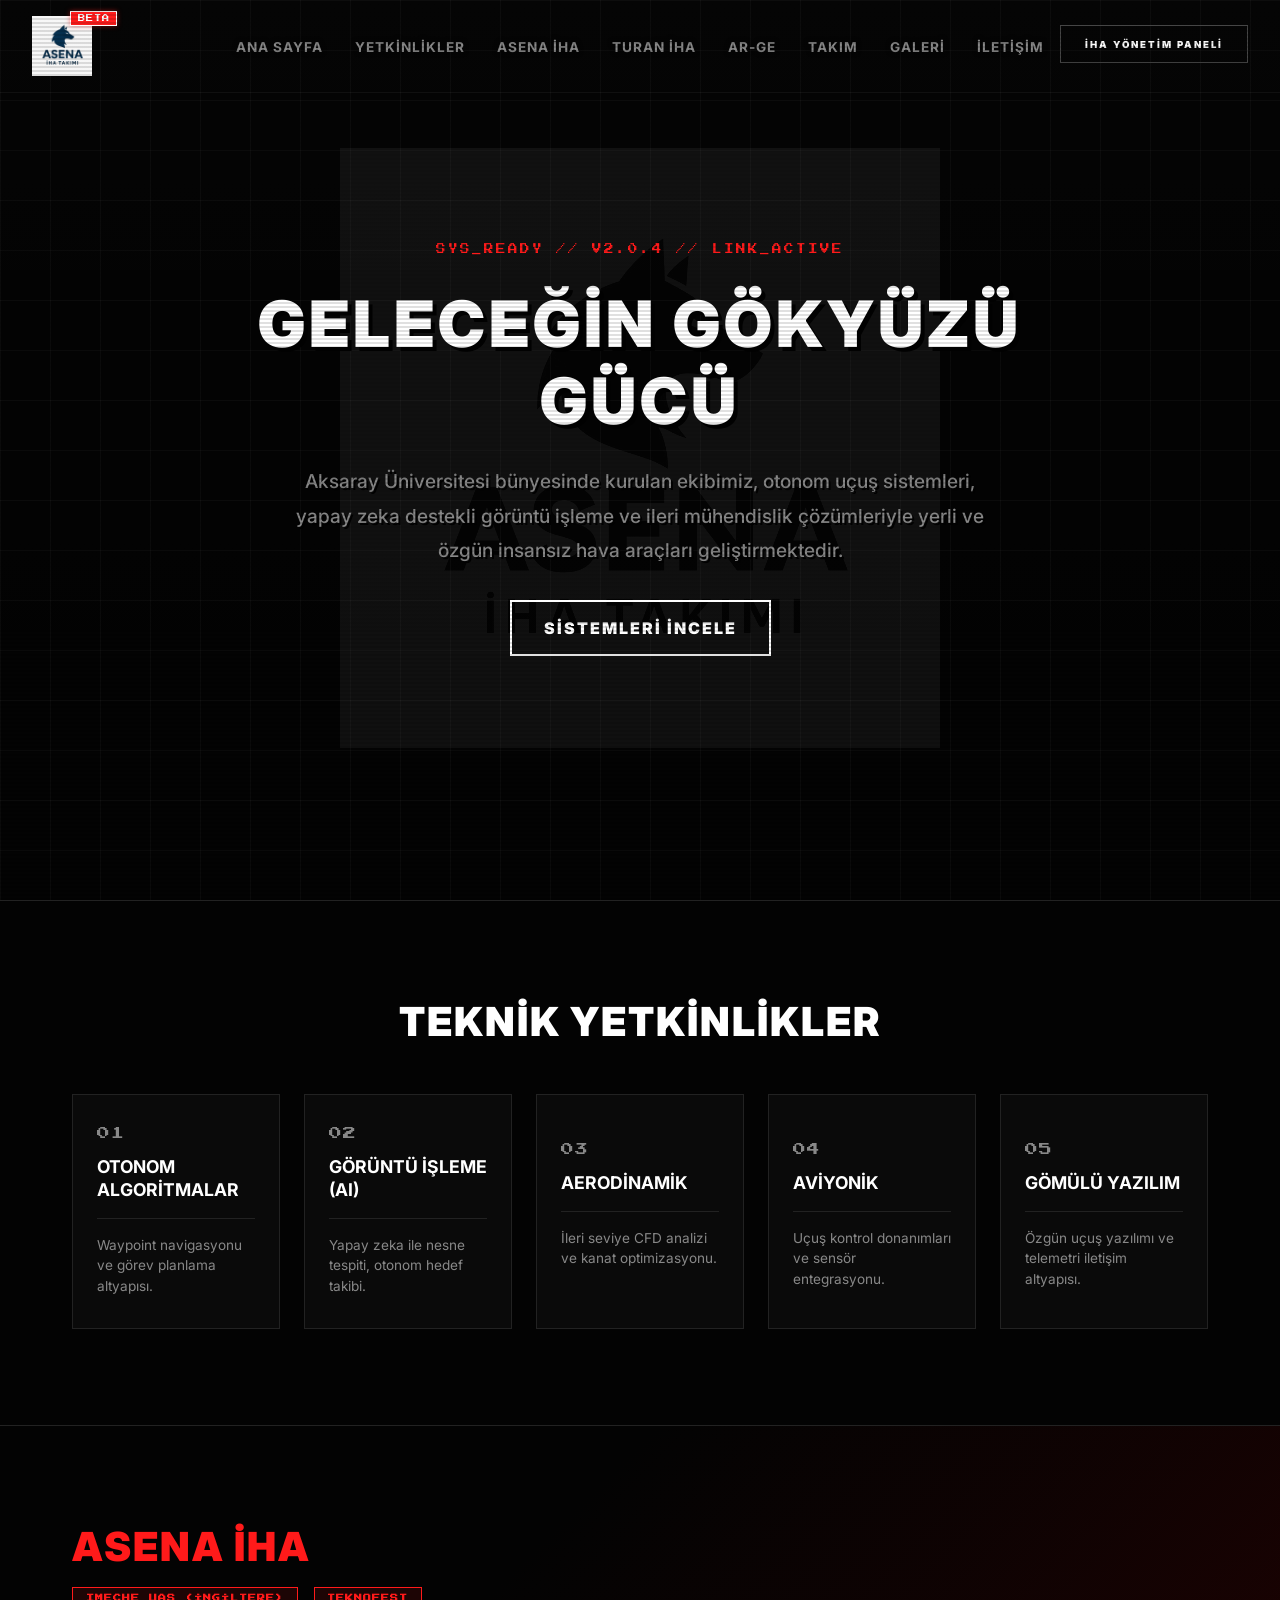
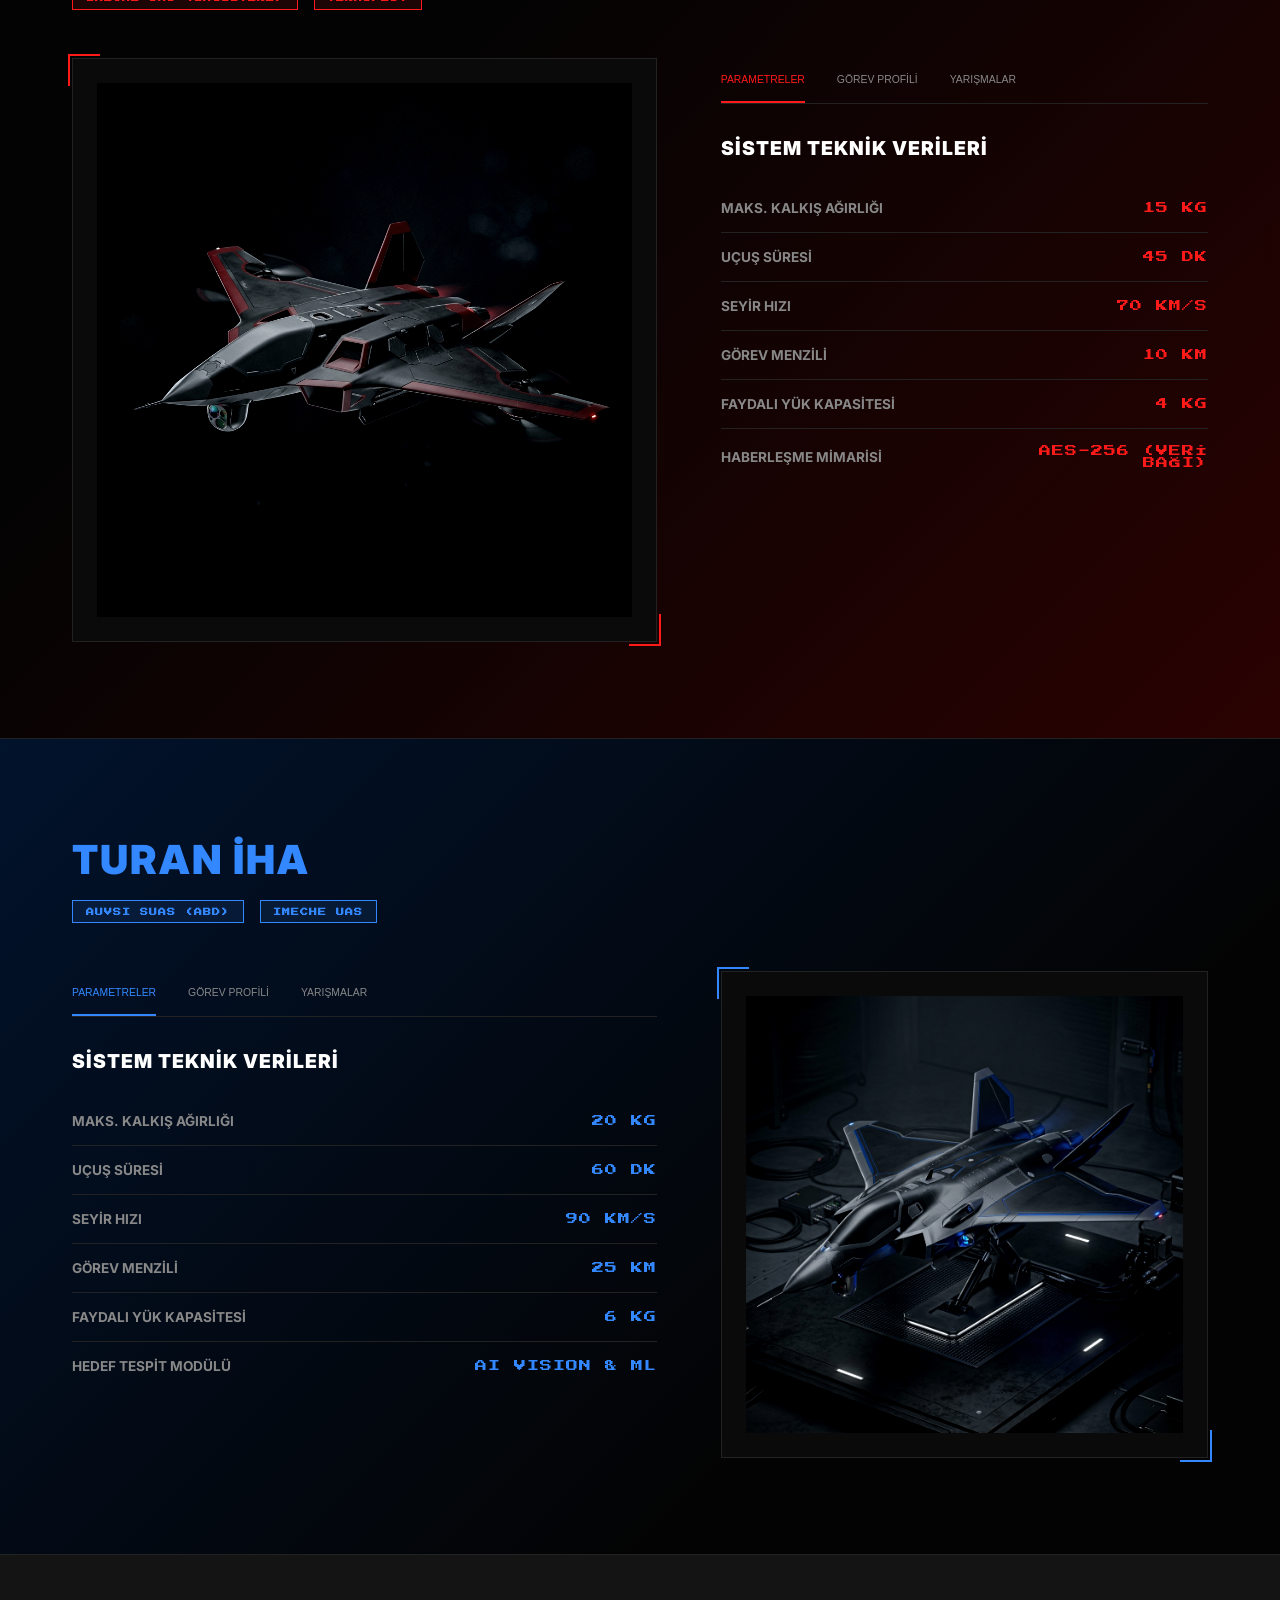
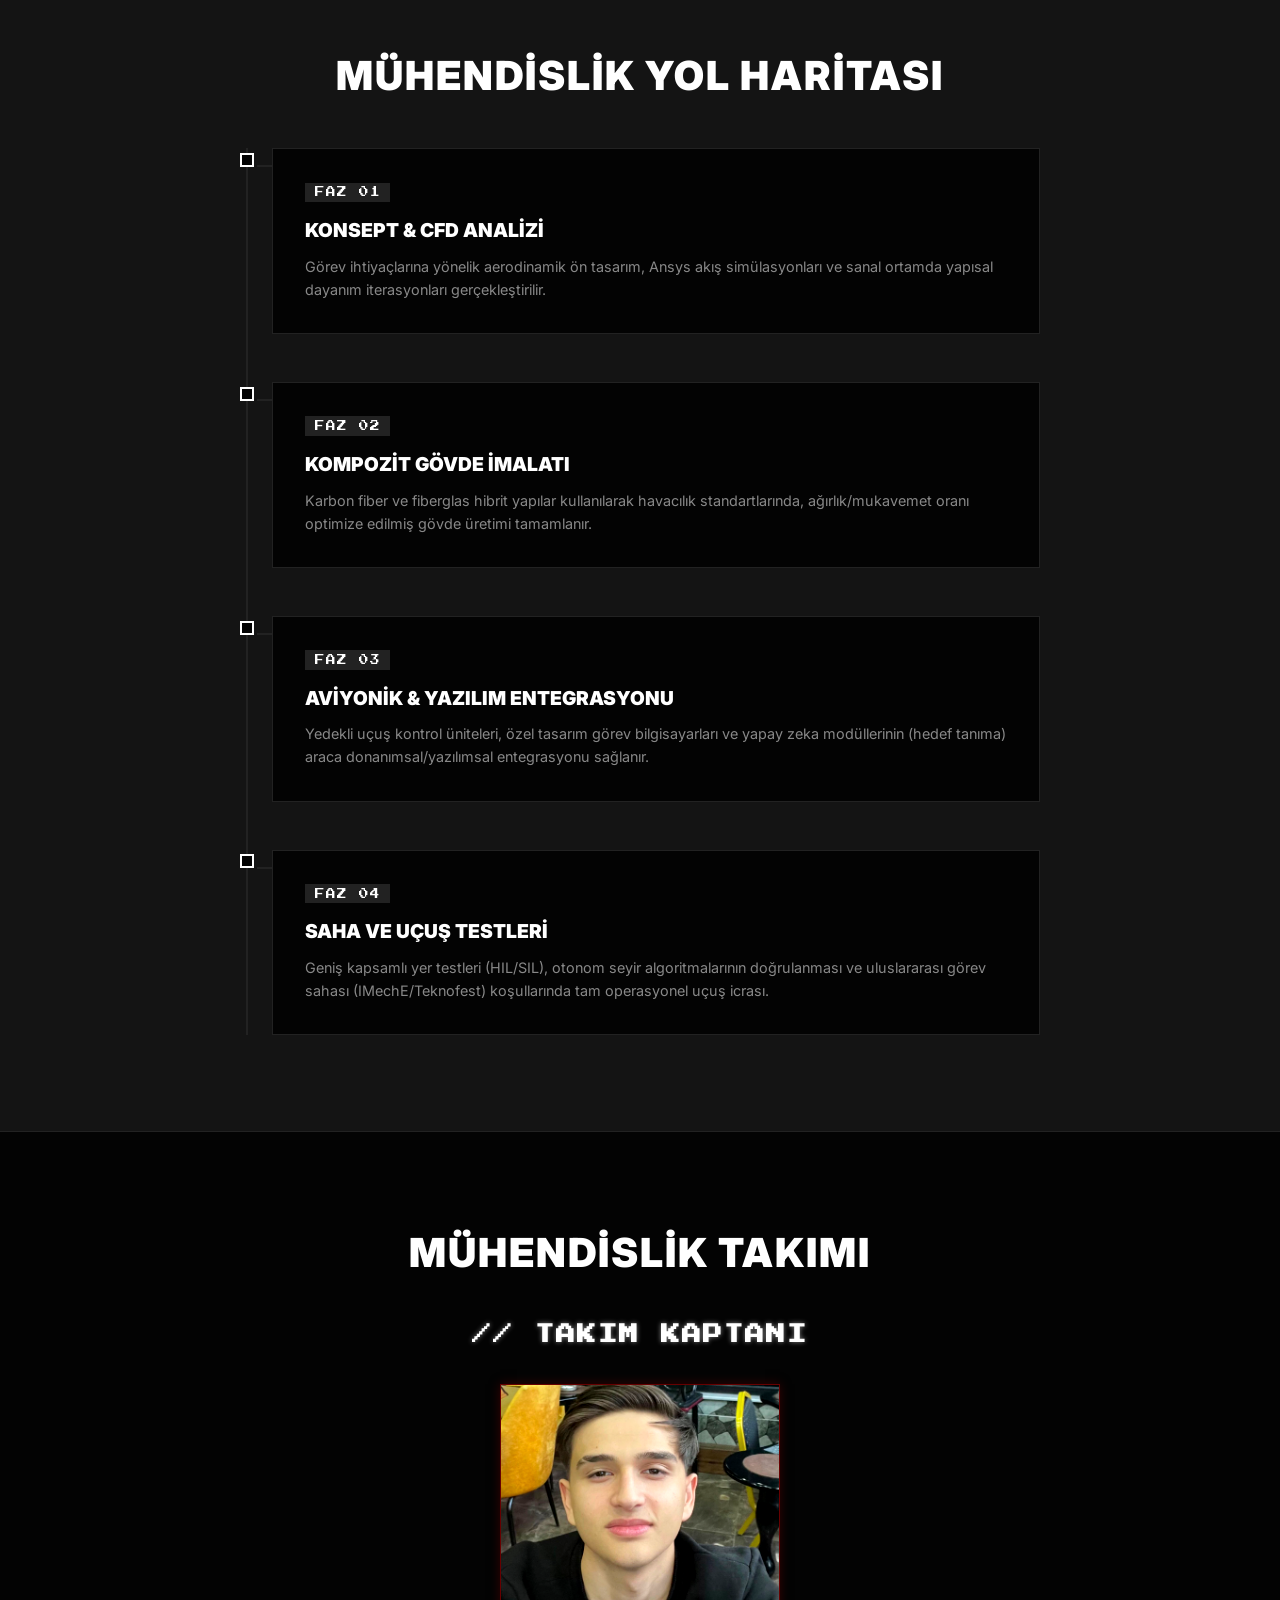
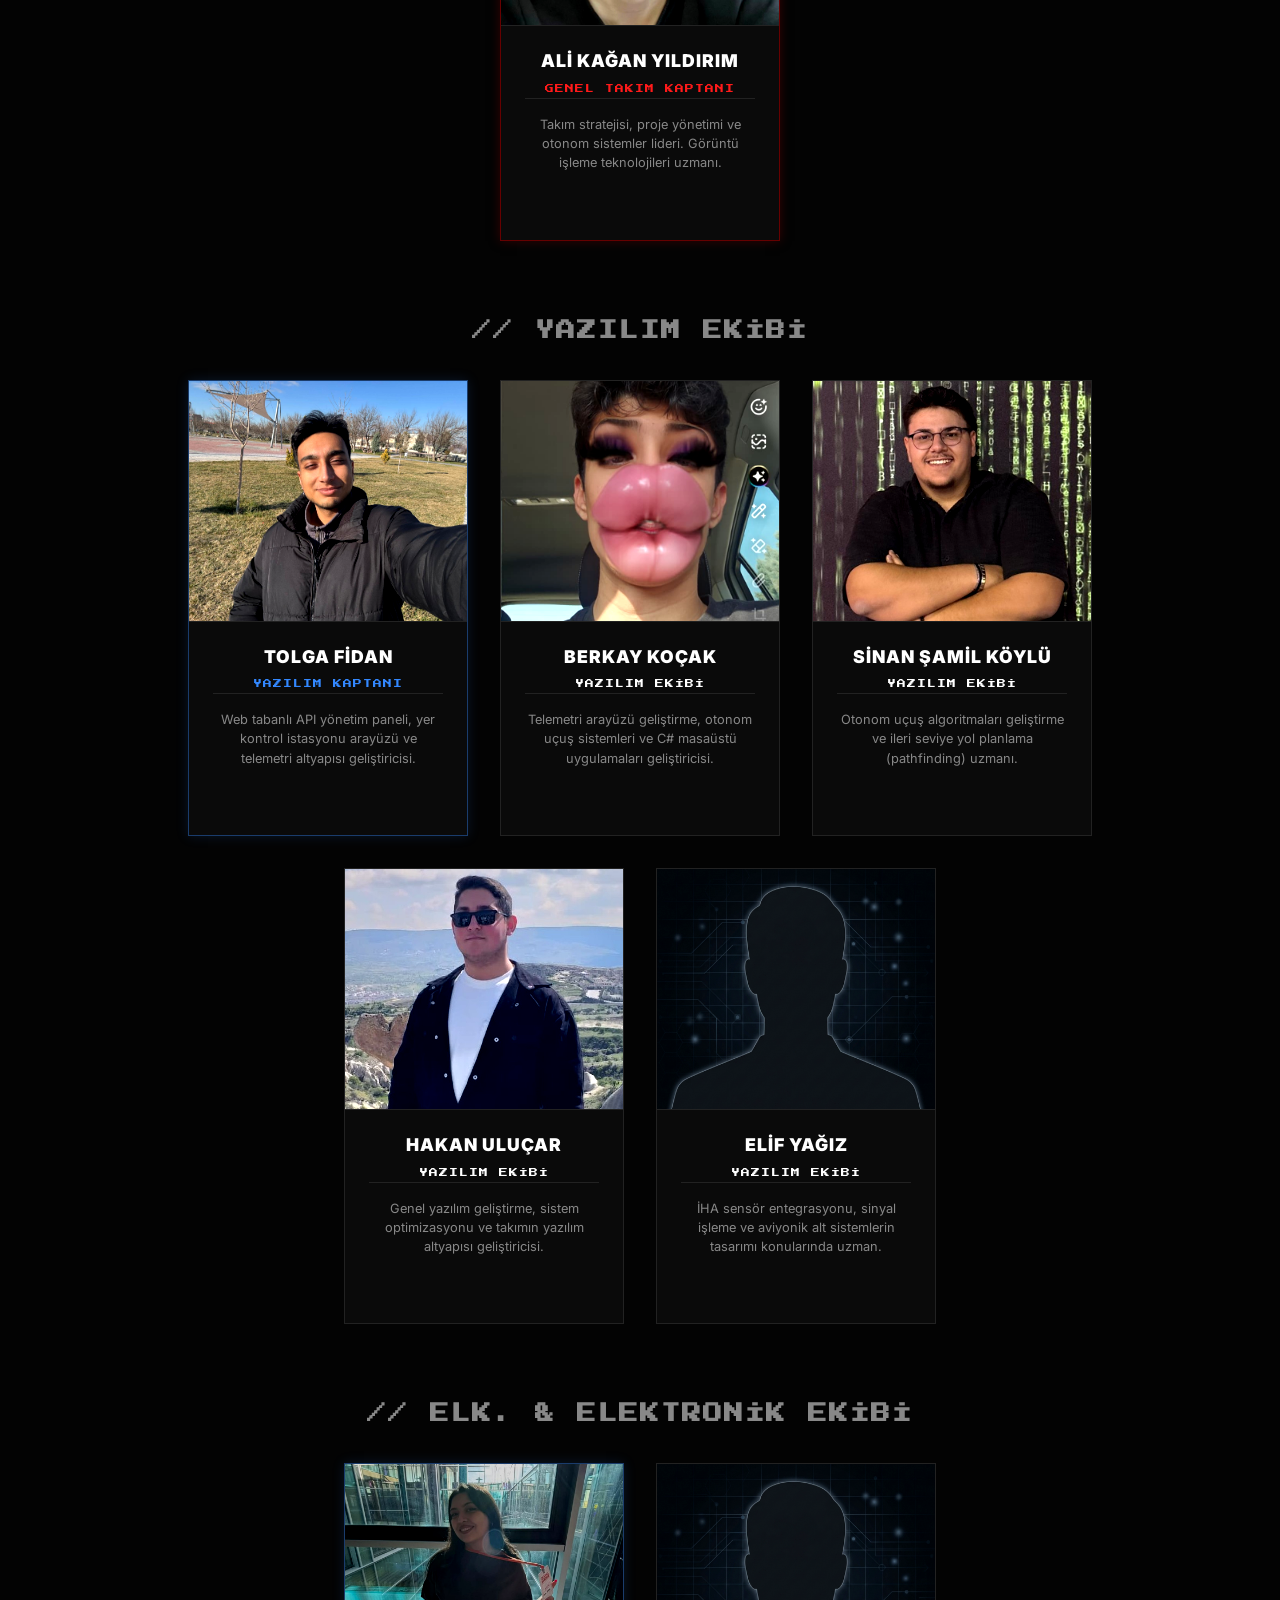
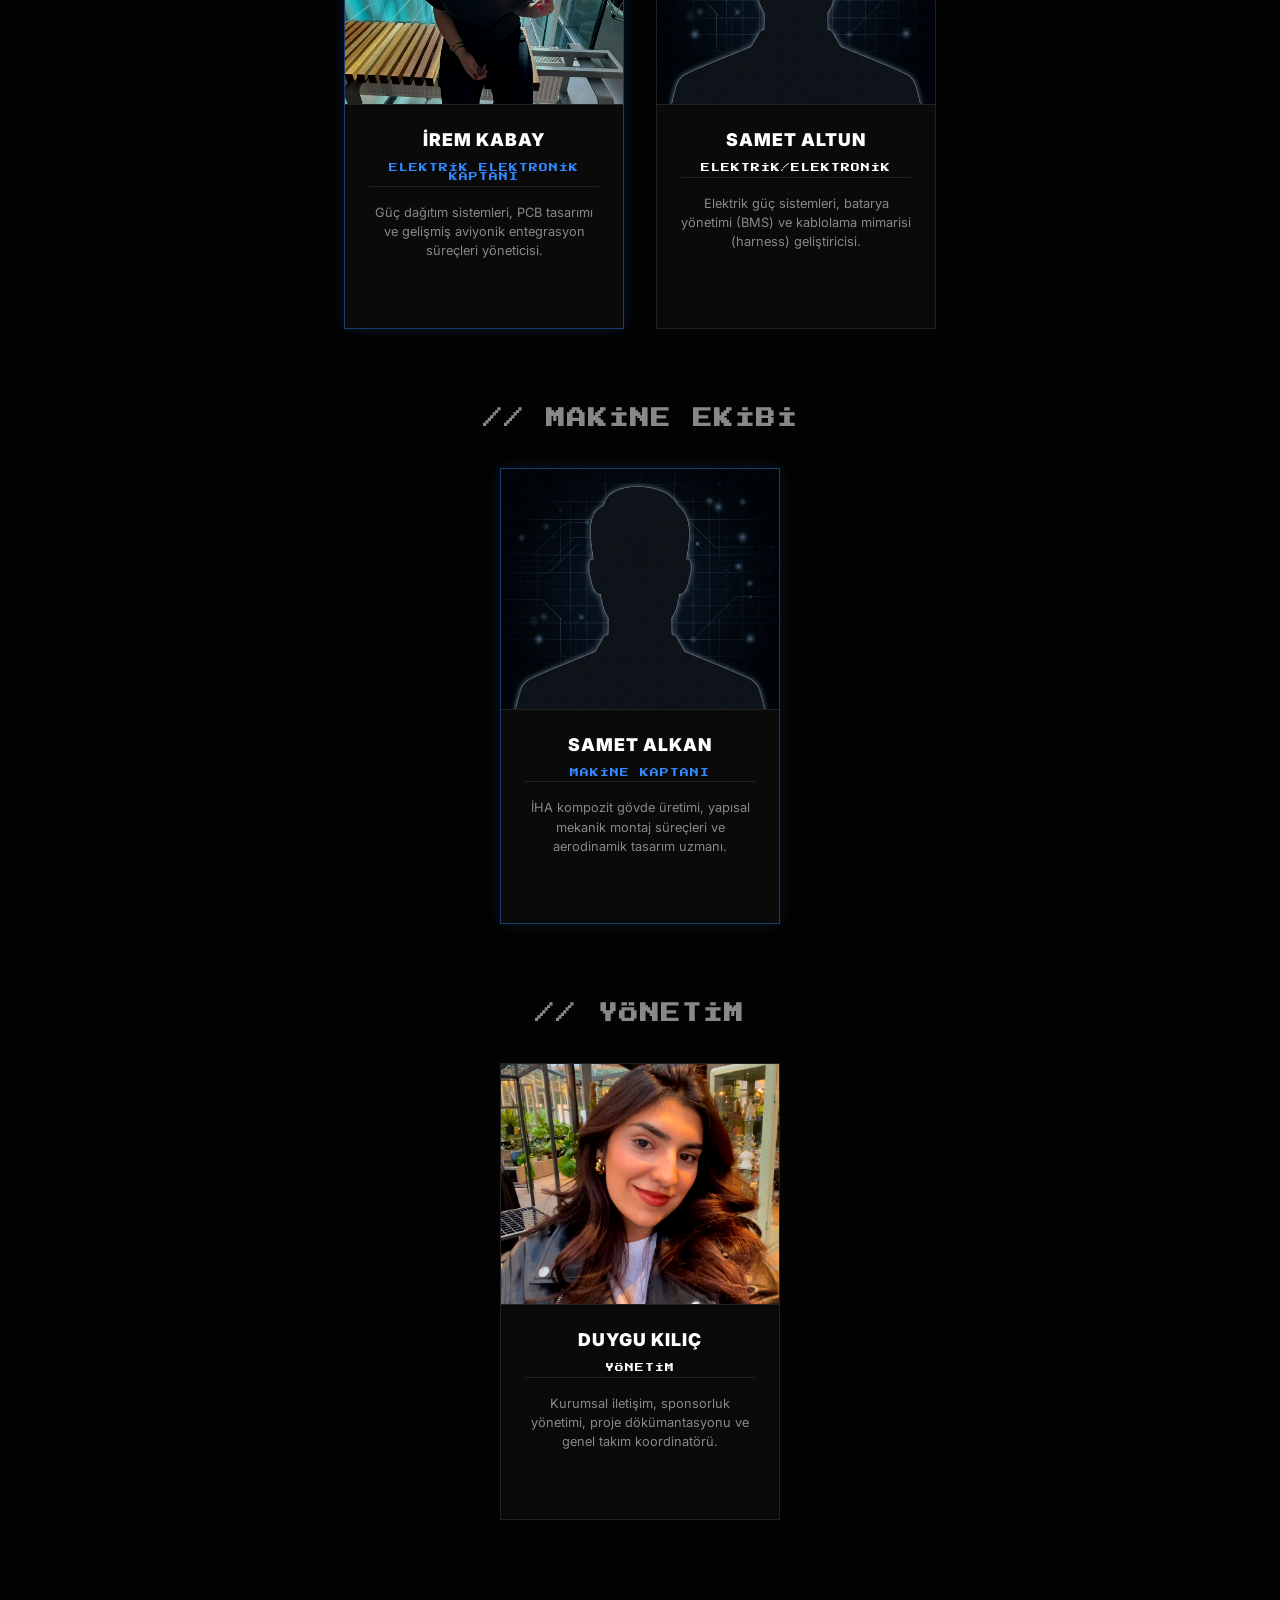
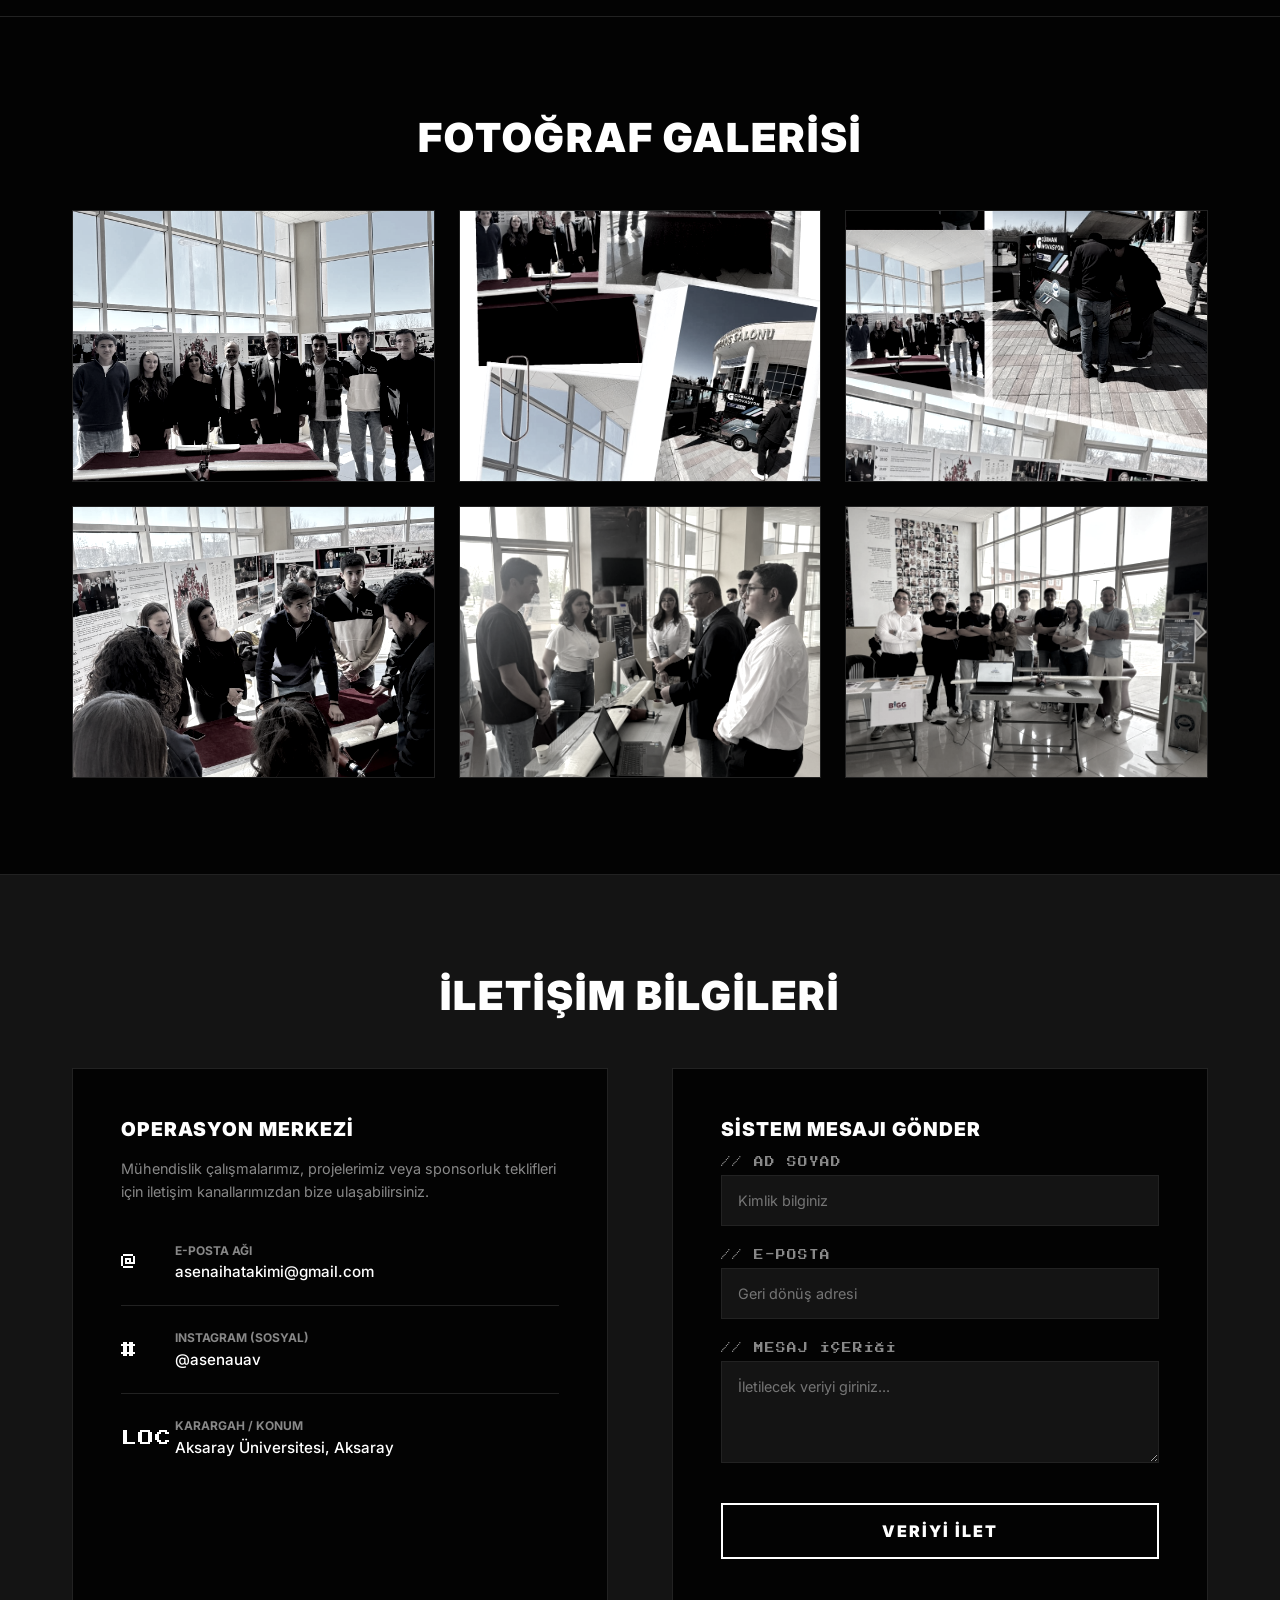
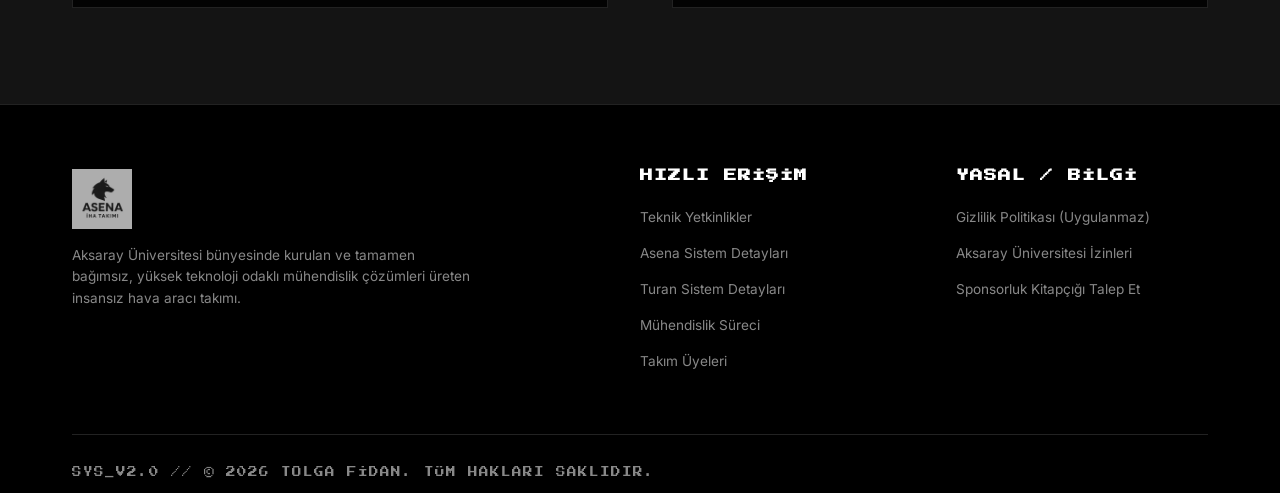
==== commit 4db39855: "Add files via upload" ====
--- a/index.html
+++ b/index.html
@@ -359,7 +359,7 @@
 
                     <div class="team-card">
                         <div class="team-img-wrapper">
-                            <img src="assets/images/team/hakan_ulucar/hakan.jpg" alt="Hakan Uluçar" class="team-img">
+                            <img src="assets/images/team/hakan_ulucar/hakan2.jpeg" alt="Hakan Uluçar" class="team-img">
                         </div>
                         <div class="team-info">
                             <h4 class="team-name">Hakan Uluçar</h4>
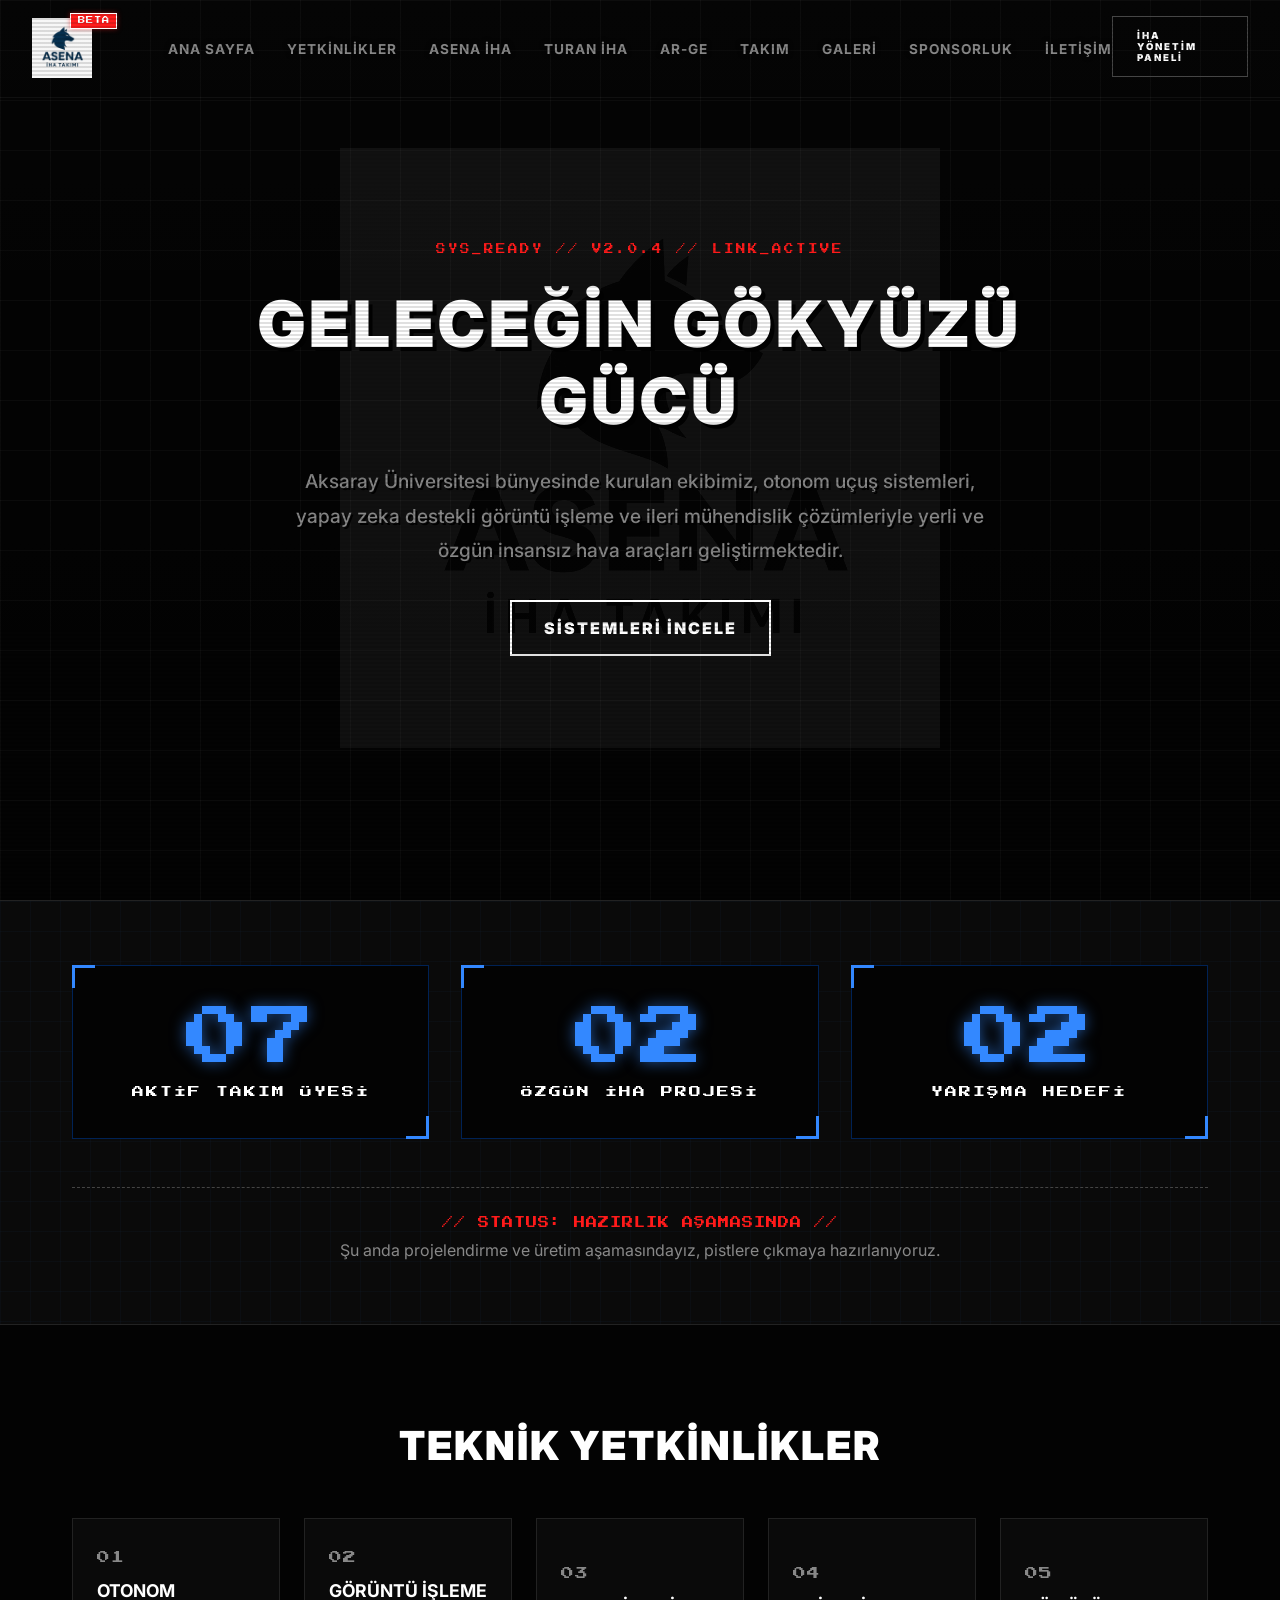
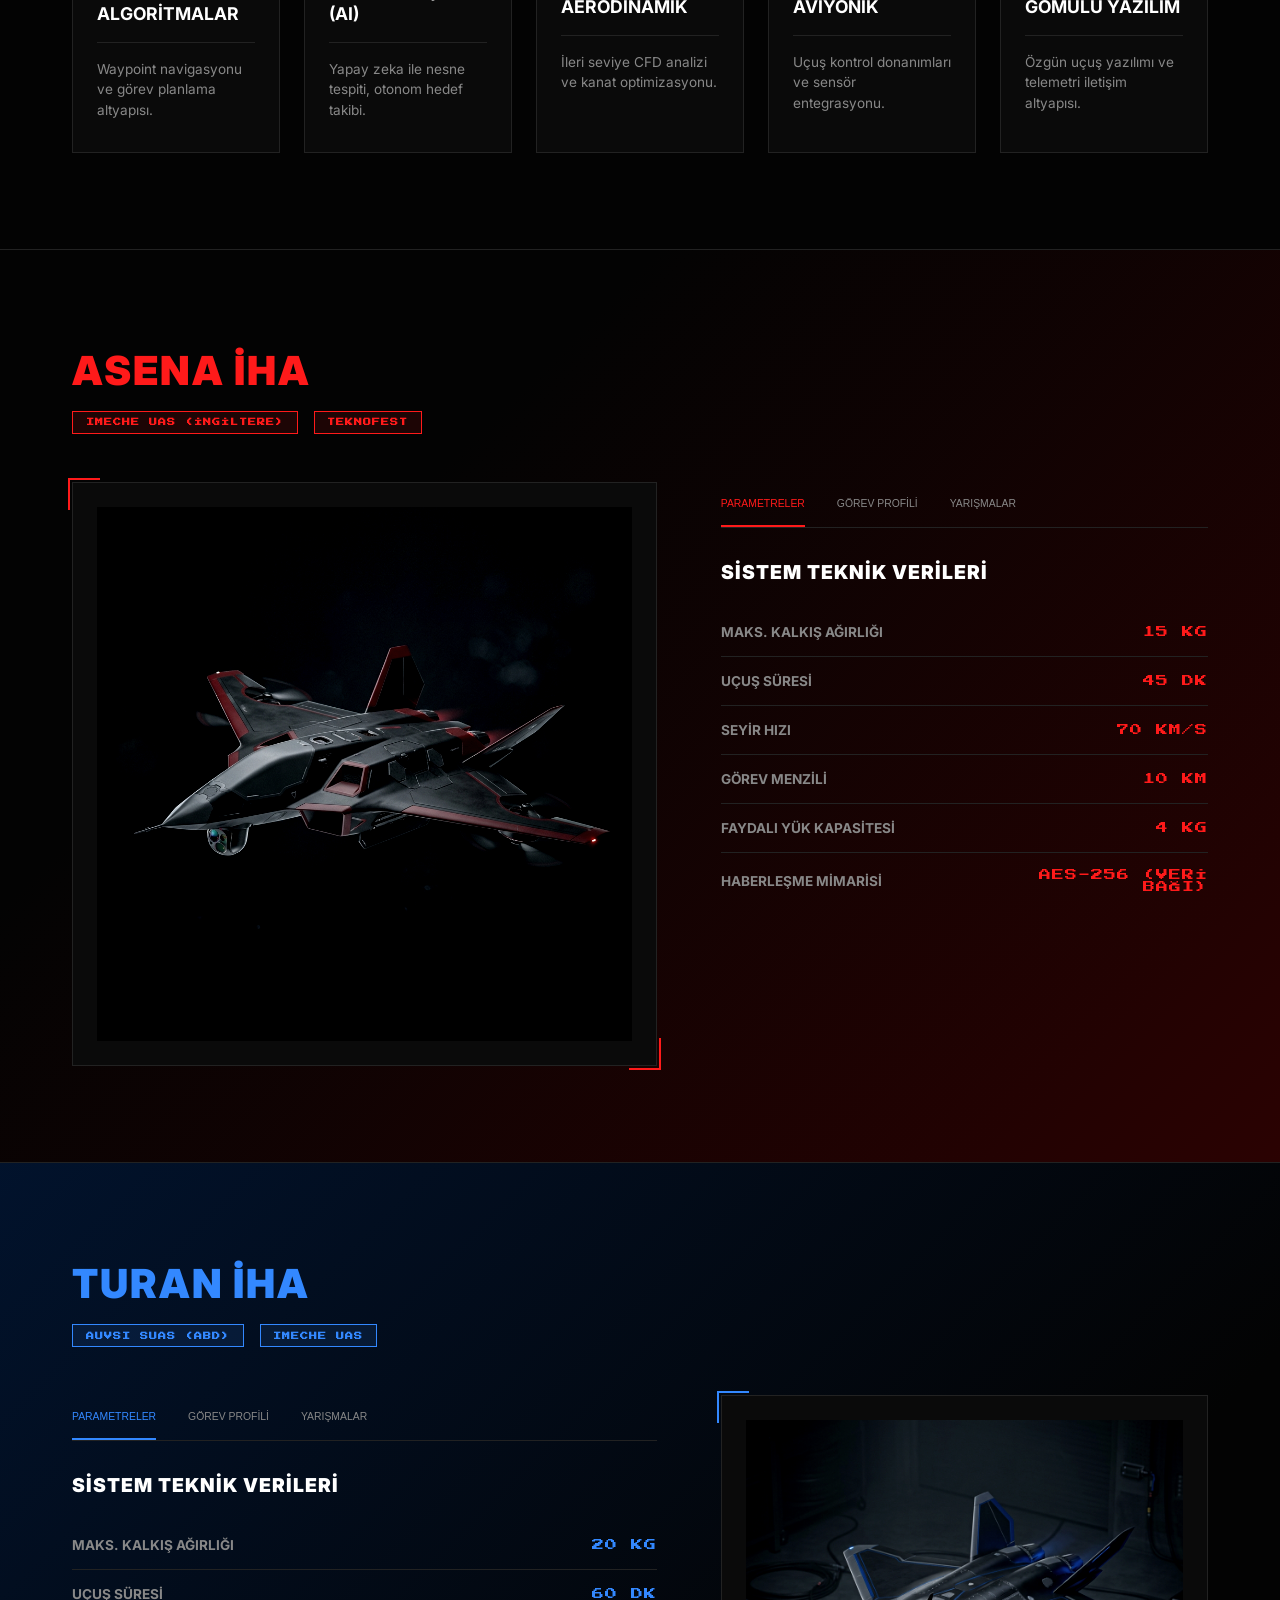
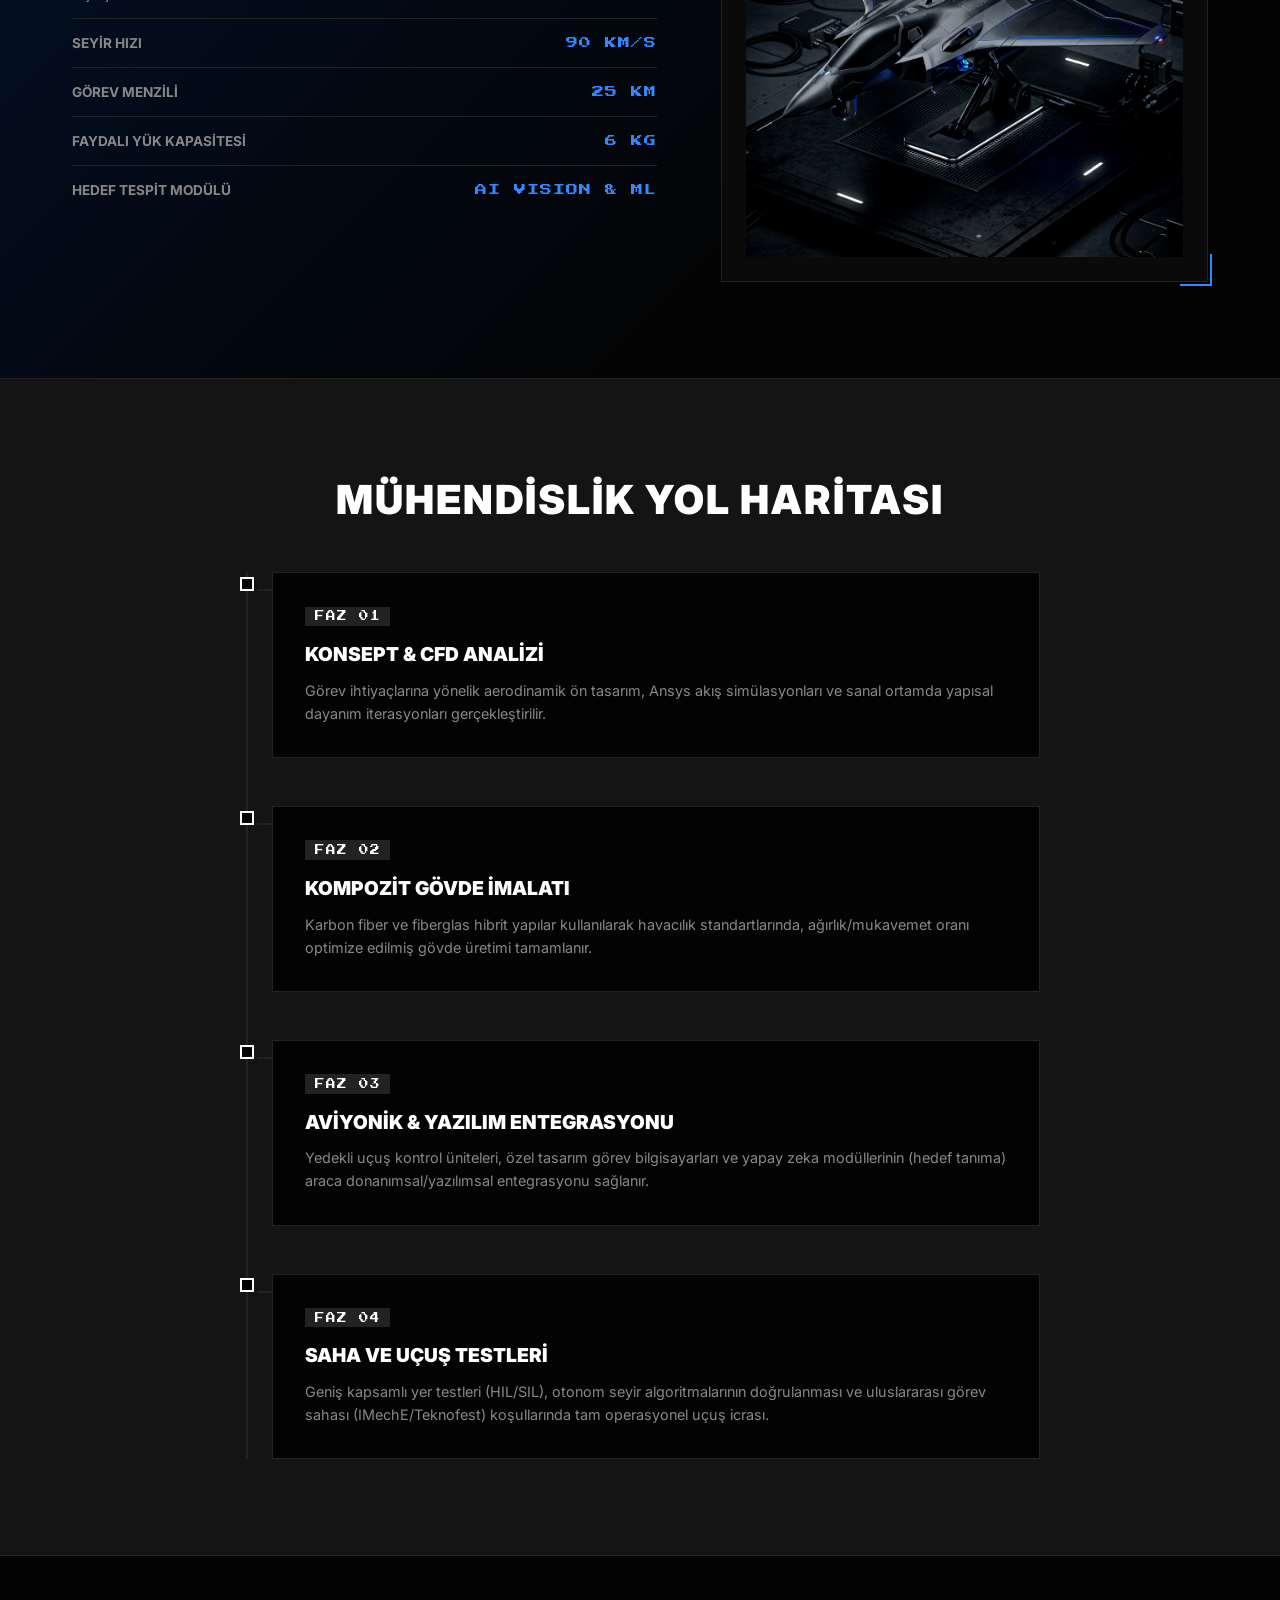
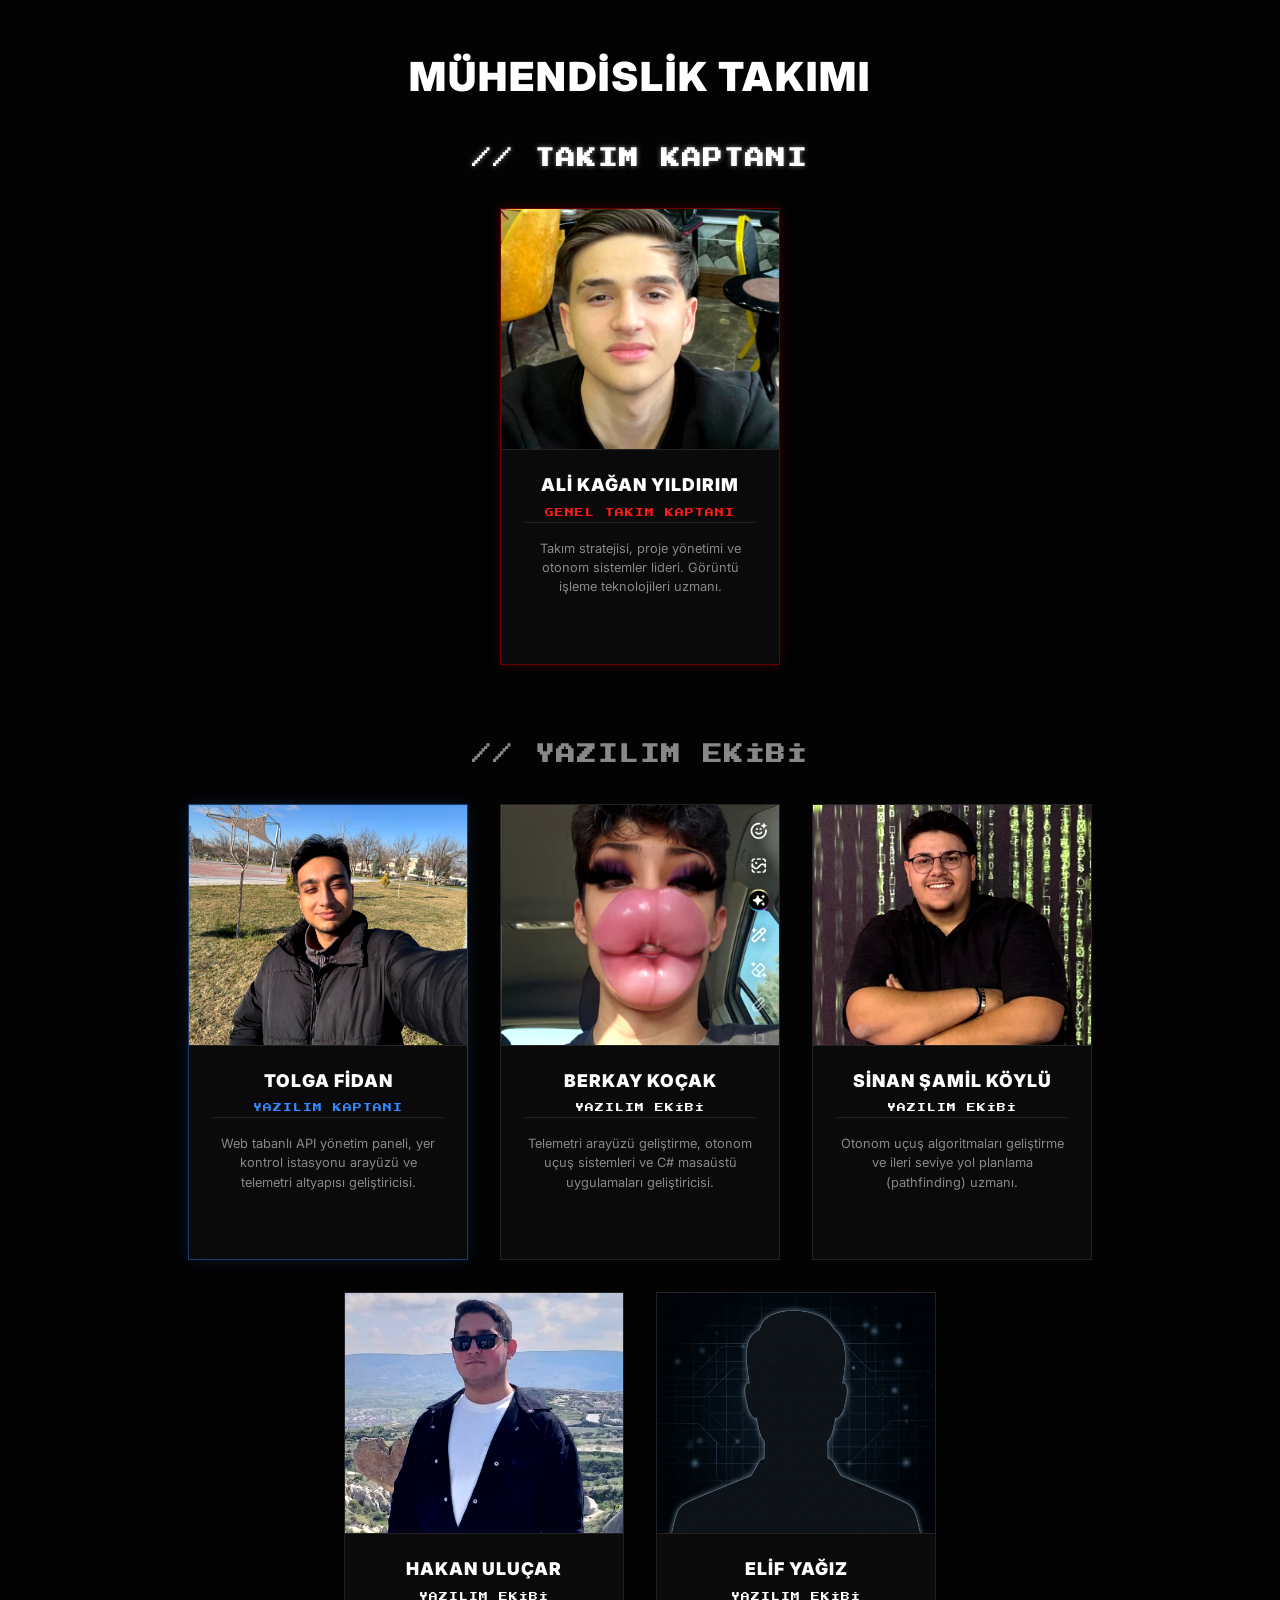
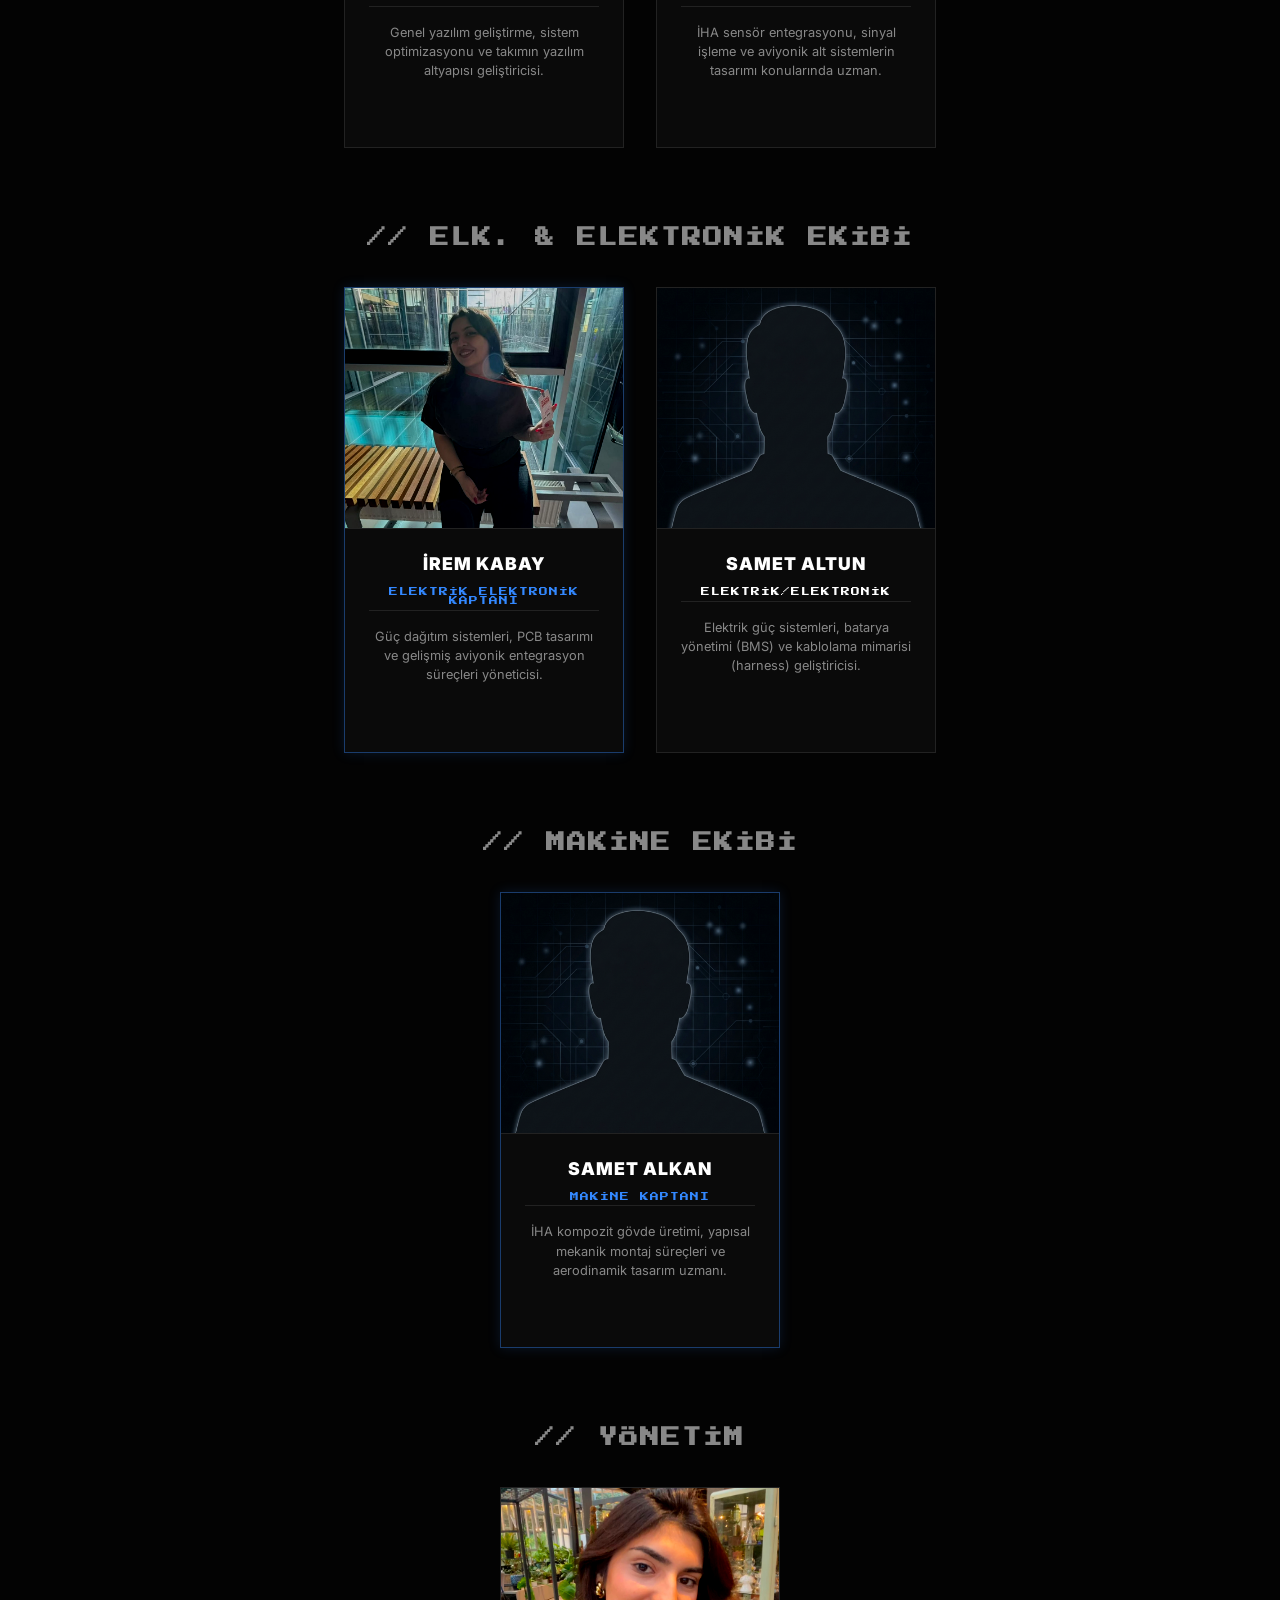
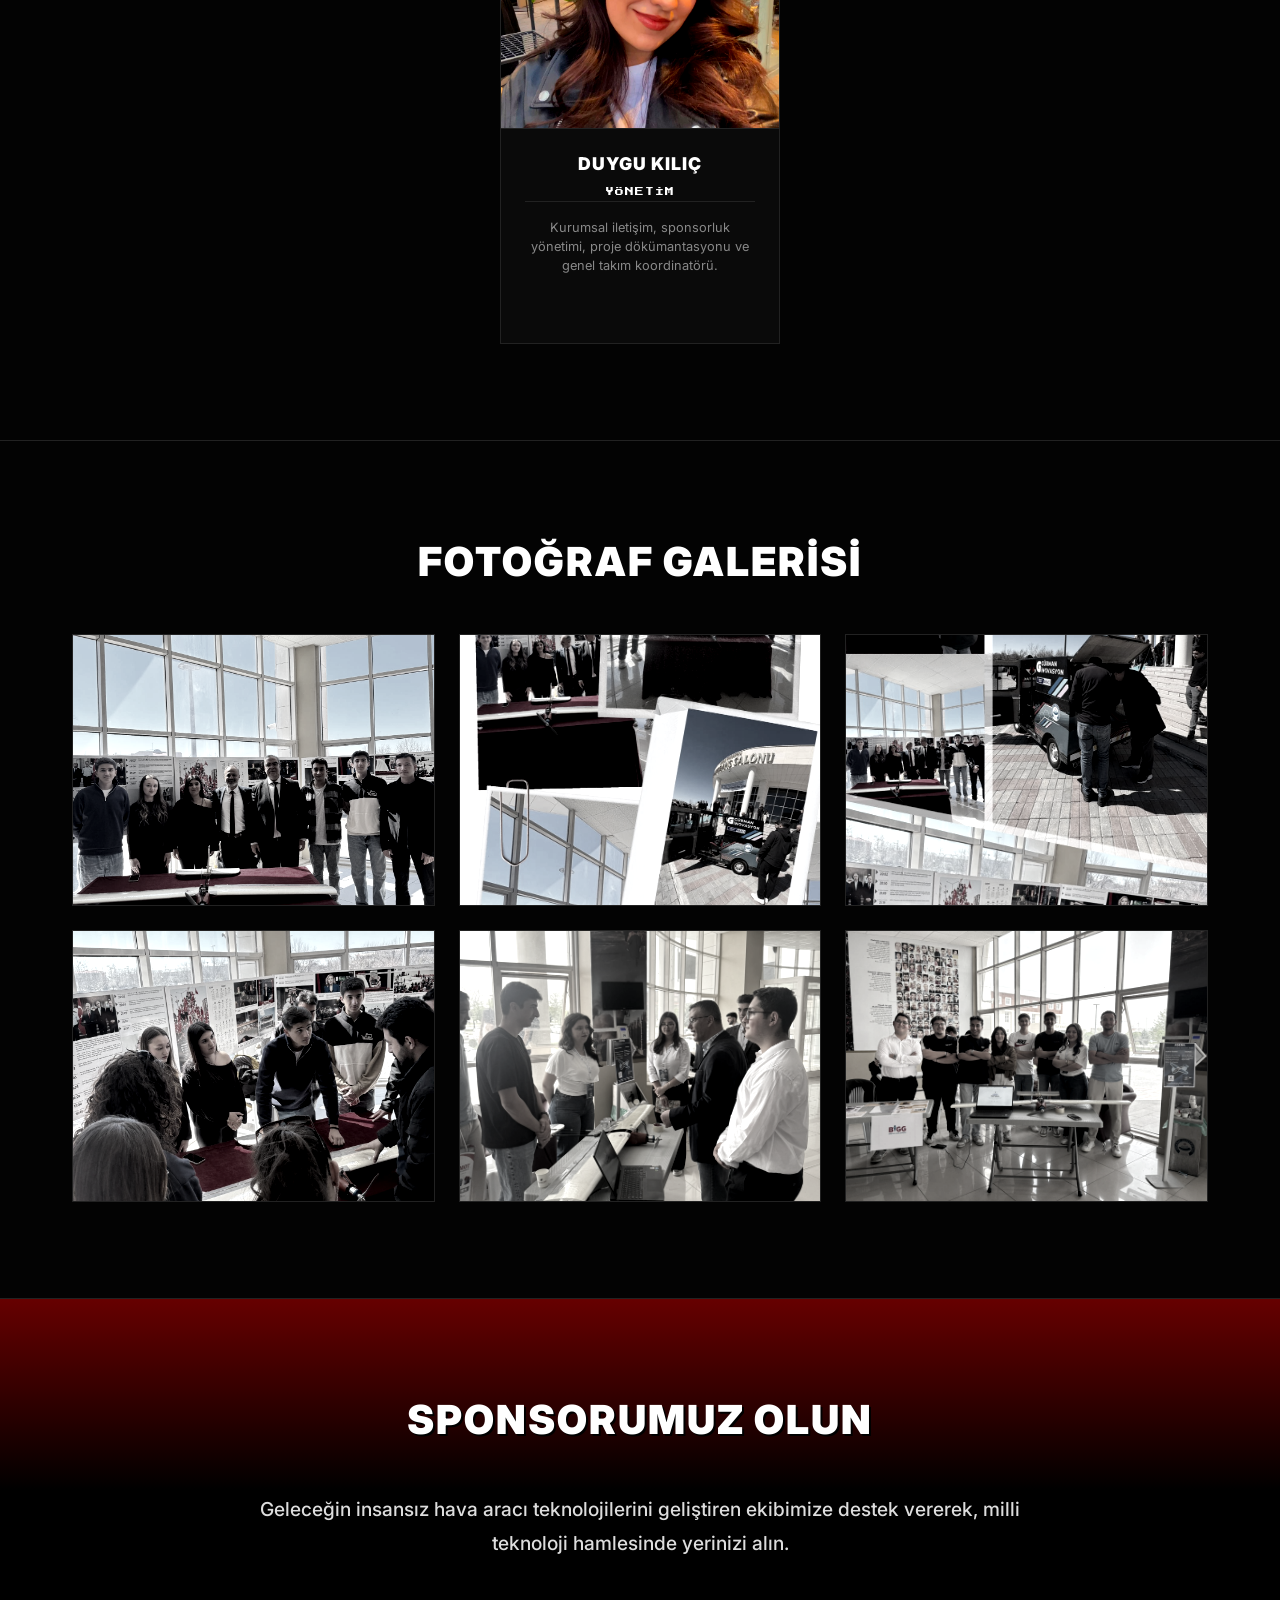
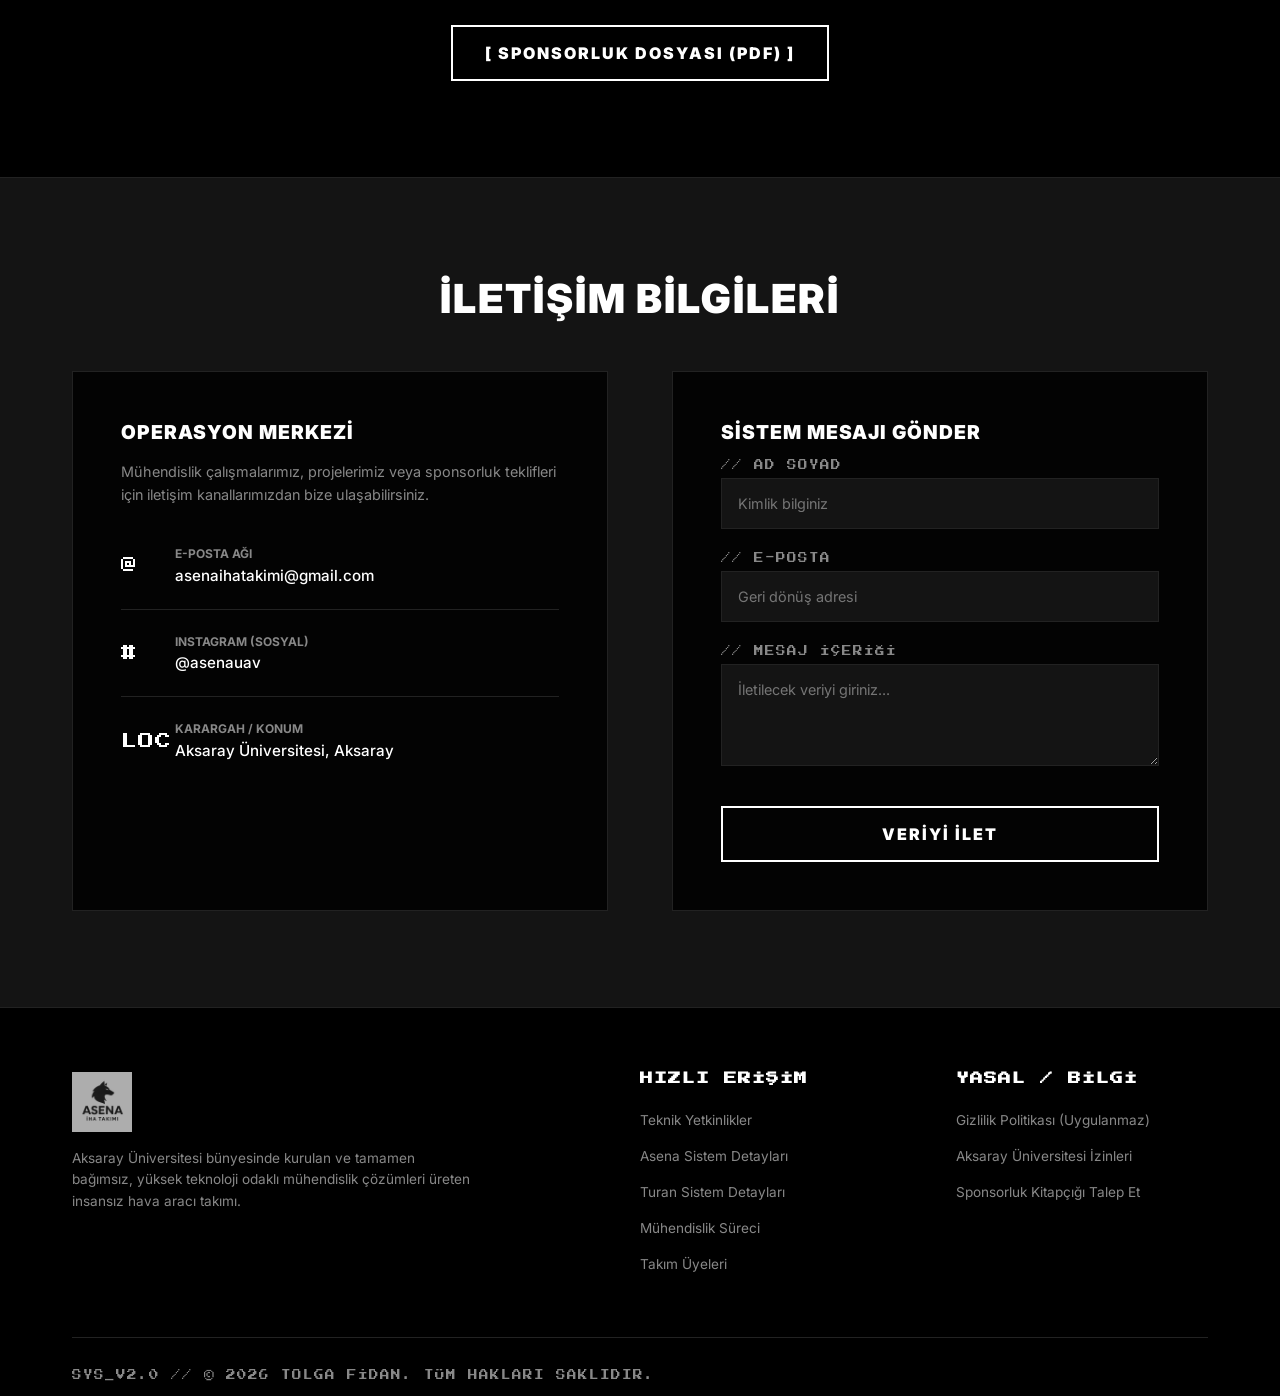
==== commit afc09e90: "Add files via upload" ====
--- a/index.html
+++ b/index.html
@@ -38,6 +38,7 @@
                 <li><a href="#roadmap">Ar-Ge</a></li>
                 <li><a href="#team">Takım</a></li>
                 <li><a href="#gallery">Galeri</a></li>
+                <li><a href="#sponsorship">Sponsorluk</a></li>
                 <li><a href="#contact">İletişim</a></li>
             </ul>
             <div class="nav-actions">
@@ -66,6 +67,30 @@
             <a href="#tech" class="btn btn-outline-white">SİSTEMLERİ İNCELE</a>
         </div>
         <div class="grid-overlay"></div>
+    </section>
+
+    <!-- Statistics Section -->
+    <section id="stats" class="stats-section">
+        <div class="container">
+            <div class="stats-grid">
+                <div class="stat-card">
+                    <div class="stat-number pixel-font" data-target="10">00</div>
+                    <div class="stat-label pixel-font">AKTİF TAKIM ÜYESİ</div>
+                </div>
+                <div class="stat-card">
+                    <div class="stat-number pixel-font" data-target="2">00</div>
+                    <div class="stat-label pixel-font">ÖZGÜN İHA PROJESİ</div>
+                </div>
+                <div class="stat-card">
+                    <div class="stat-number pixel-font" data-target="3">00</div>
+                    <div class="stat-label pixel-font">YARIŞMA HEDEFİ</div>
+                </div>
+            </div>
+            <div class="stat-disclaimer center-text">
+                <span class="pixel-font" style="color: var(--asena-red); font-size: 0.7rem;">// STATUS: HAZIRLIK AŞAMASINDA //</span><br>
+                <span style="display: inline-block; margin-top: 0.5rem; color: var(--text-secondary);">Şu anda projelendirme ve üretim aşamasındayız, pistlere çıkmaya hazırlanıyoruz.</span>
+            </div>
+        </div>
     </section>
 
     <!-- Technical Capabilities -->
@@ -495,6 +520,18 @@
         </div>
         <button class="modal-nav next btn-outline-white pixel-font" id="modalNext">></button>
     </div>
+
+    <!-- Sponsorship Section -->
+    <section id="sponsorship" class="sponsorship-section bg-sharp-red">
+        <div class="grid-overlay"></div>
+        <div class="container center-text" style="position: relative; z-index: 2;">
+            <h2 class="section-title" style="color: #ffffff; text-shadow: 2px 2px 0 #000;">SPONSORUMUZ OLUN</h2>
+            <p class="hero-desc" style="max-width: 800px; margin: 0 auto 2rem auto; color: #dddddd;">
+                Geleceğin insansız hava aracı teknolojilerini geliştiren ekibimize destek vererek, milli teknoloji hamlesinde yerinizi alın. 
+            </p>
+            <a href="assets/docs/ASENA_2026_Sponsorluk_Dosyasi_Profesyonel.pdf" target="_blank" class="btn btn-outline-white pixel-font">[ SPONSORLUK DOSYASI (PDF) ]</a>
+        </div>
+    </section>
 
     <!-- Contact Section -->
     <section id="contact" class="contact-section">
--- a/styles/main.css
+++ b/styles/main.css
@@ -330,6 +330,90 @@
 }
 
 /* =========================================
+   STATS SECTION
+   ========================================= */
+.stats-section {
+    padding: 4rem 0;
+    border-top: 1px solid var(--border-color);
+    background-color: var(--surface-color);
+    background-image: 
+        linear-gradient(rgba(51, 136, 255, 0.03) 1px, transparent 1px),
+        linear-gradient(90deg, rgba(51, 136, 255, 0.03) 1px, transparent 1px);
+    background-size: 30px 30px;
+}
+
+.stats-grid {
+    display: grid;
+    grid-template-columns: repeat(auto-fit, minmax(250px, 1fr));
+    gap: 2rem;
+    margin-bottom: 2rem;
+}
+
+.stat-card {
+    background-color: var(--bg-color);
+    border: 1px solid var(--turan-blue-dark);
+    padding: 2.5rem 1rem;
+    text-align: center;
+    position: relative;
+}
+
+.stat-card::before, .stat-card::after {
+    content: '';
+    position: absolute;
+    width: 20px;
+    height: 20px;
+    border: 3px solid var(--turan-blue);
+    pointer-events: none;
+}
+
+.stat-card::before {
+    top: -1px;
+    left: -1px;
+    border-right: none;
+    border-bottom: none;
+}
+
+.stat-card::after {
+    bottom: -1px;
+    right: -1px;
+    border-left: none;
+    border-top: none;
+}
+
+.stat-number {
+    font-size: 4rem;
+    color: var(--turan-blue);
+    text-shadow: 0 0 15px rgba(51, 136, 255, 0.6);
+    margin-bottom: 1rem;
+}
+
+.stat-label {
+    font-size: 0.75rem;
+    color: var(--text-primary);
+    letter-spacing: 2px;
+}
+
+.stat-disclaimer {
+    margin-top: 3rem;
+    border-top: 1px dashed var(--border-highlight);
+    padding-top: 1.5rem;
+}
+
+/* =========================================
+   SPONSORSHIP SECTION
+   ========================================= */
+.sponsorship-section {
+    padding: 6rem 0;
+    border-top: 1px solid var(--border-color);
+    position: relative;
+    overflow: hidden;
+}
+
+.bg-sharp-red {
+    background: linear-gradient(180deg, #660000 0%, #000000 40%);
+}
+
+/* =========================================
    TECH SECTION
    ========================================= */
 .tech-section {
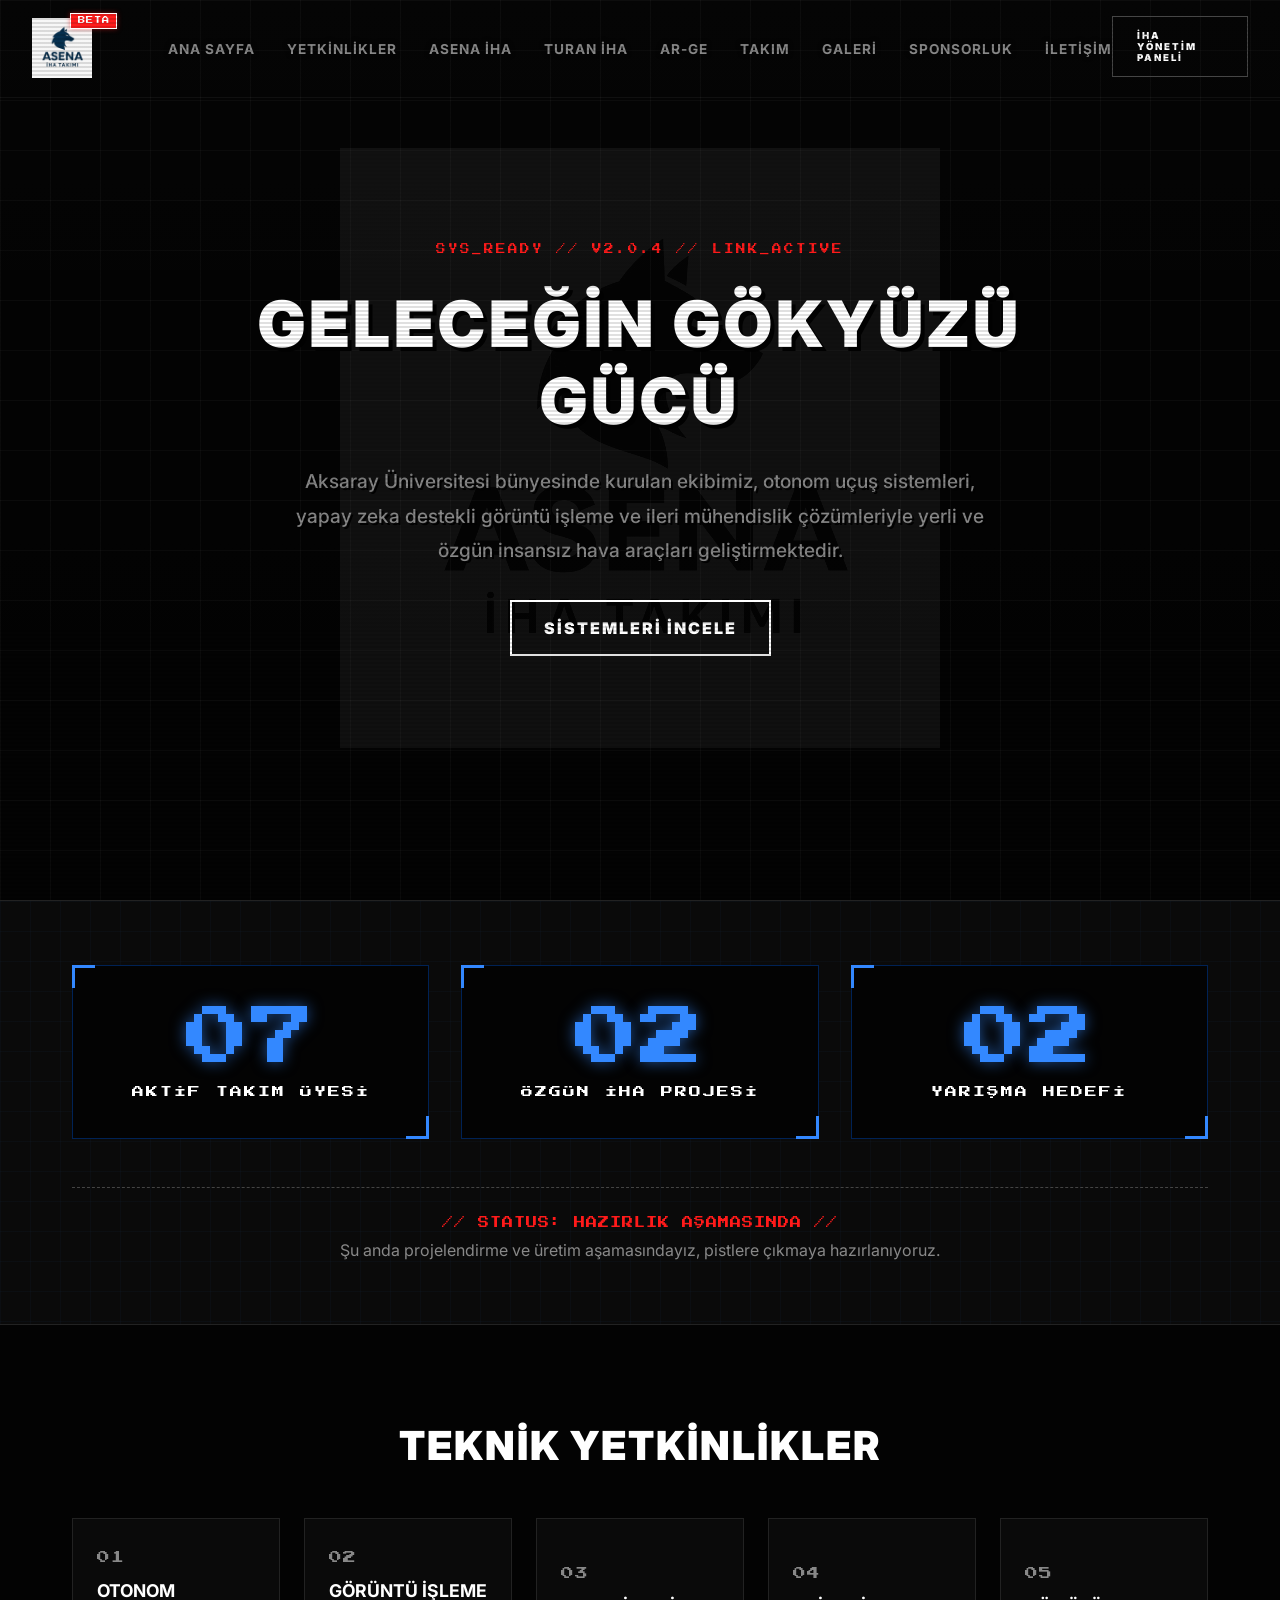
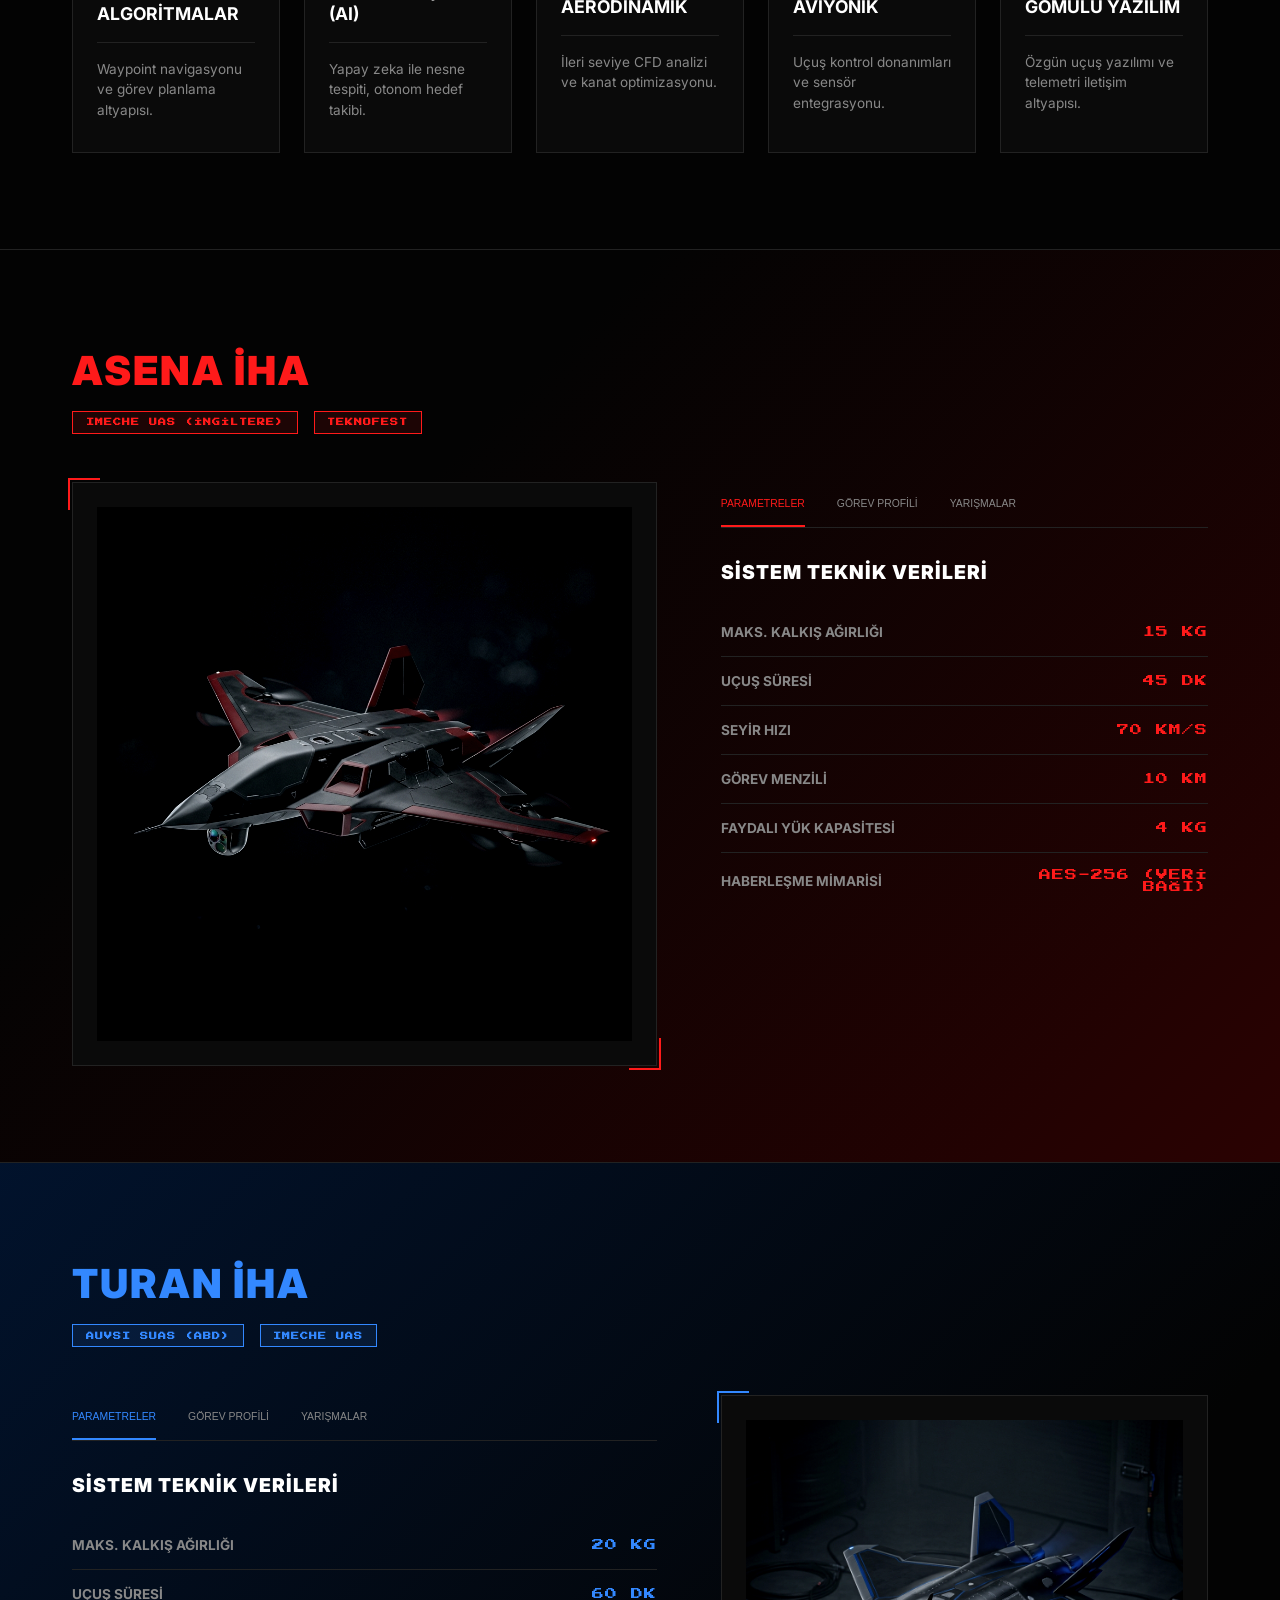
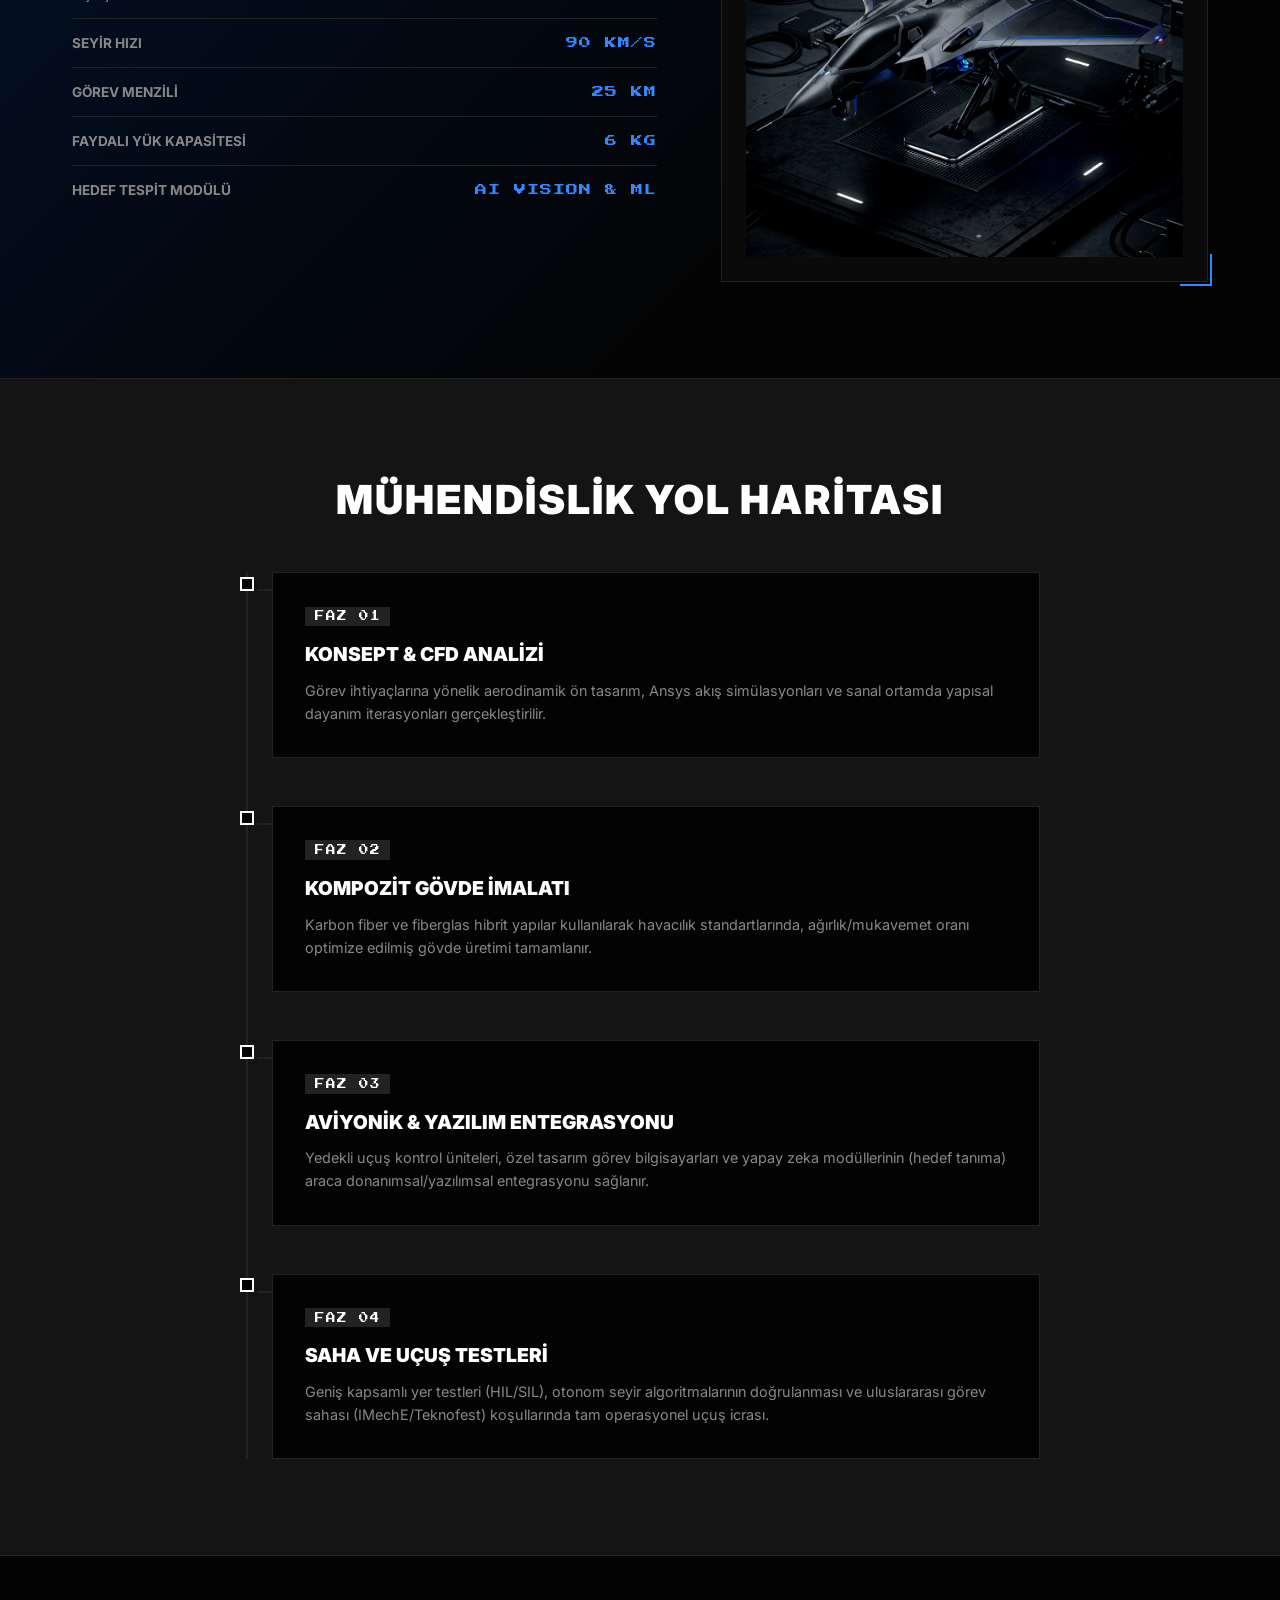
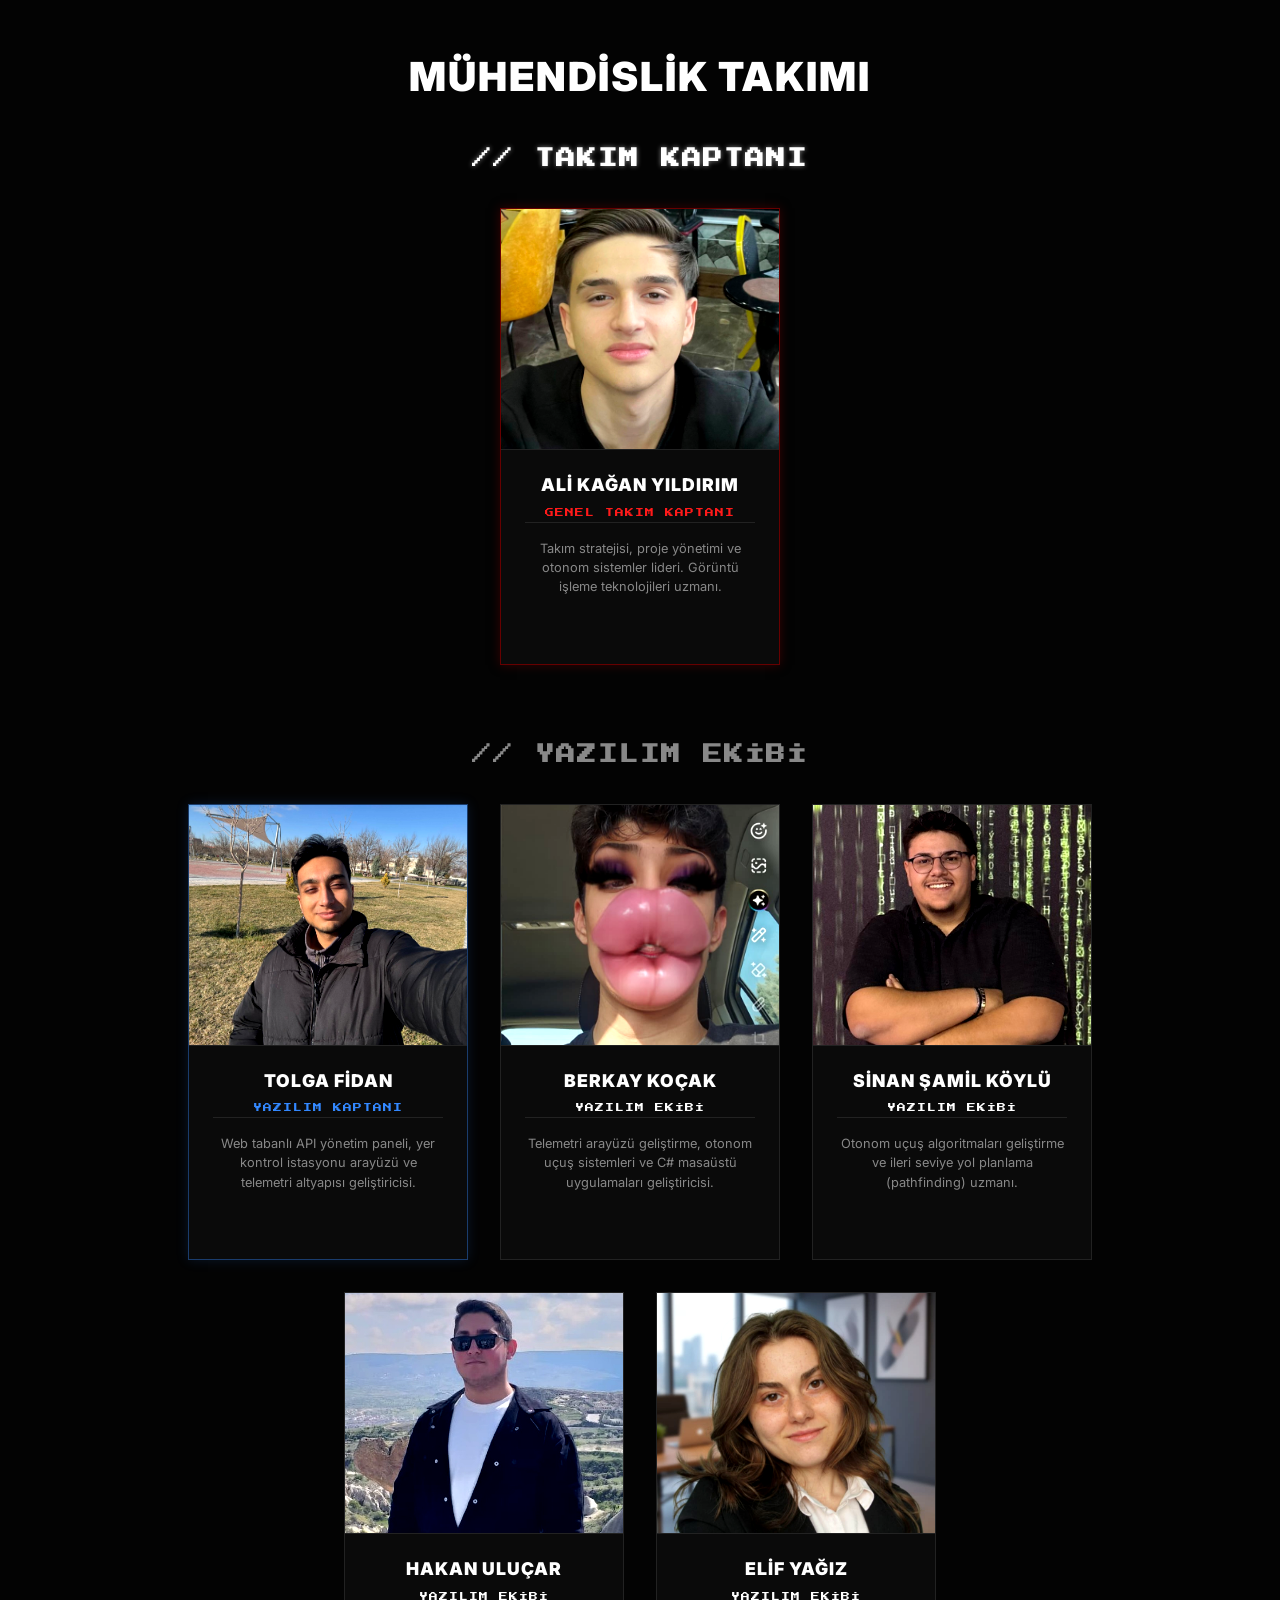
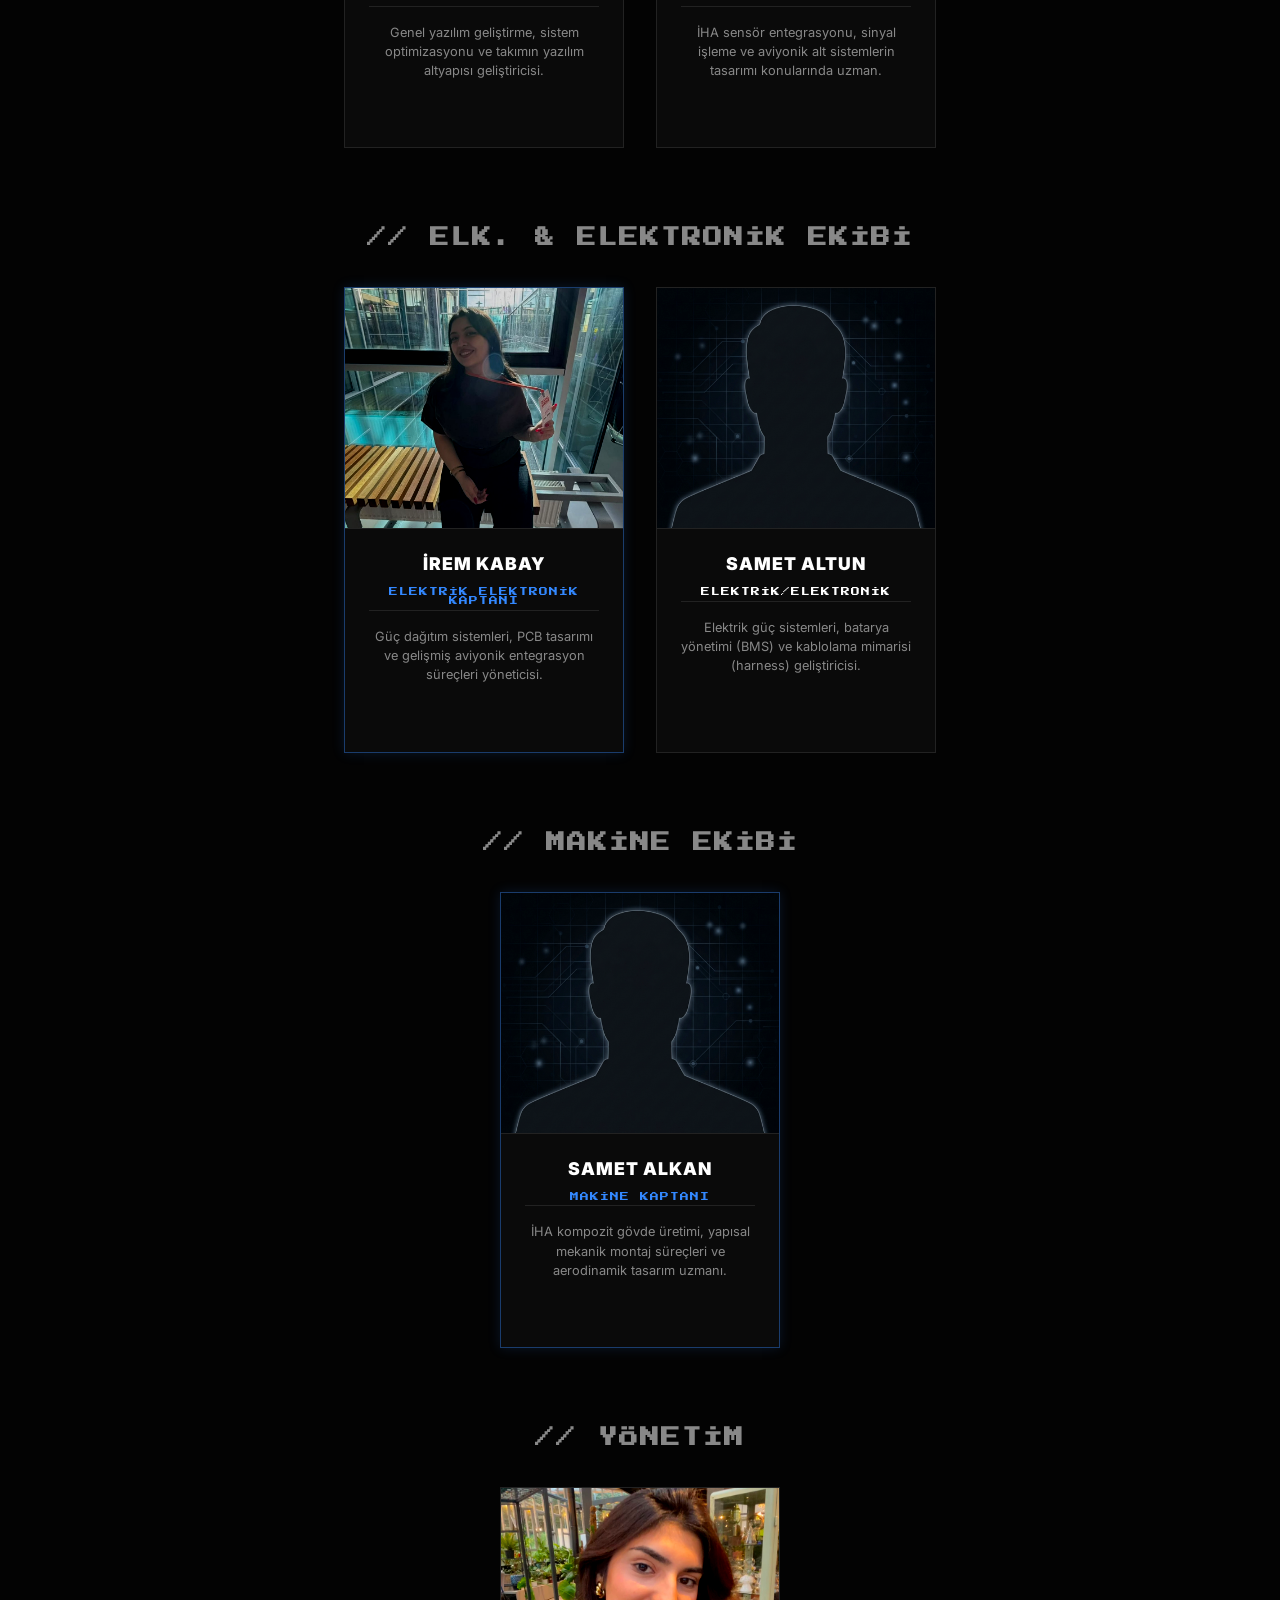
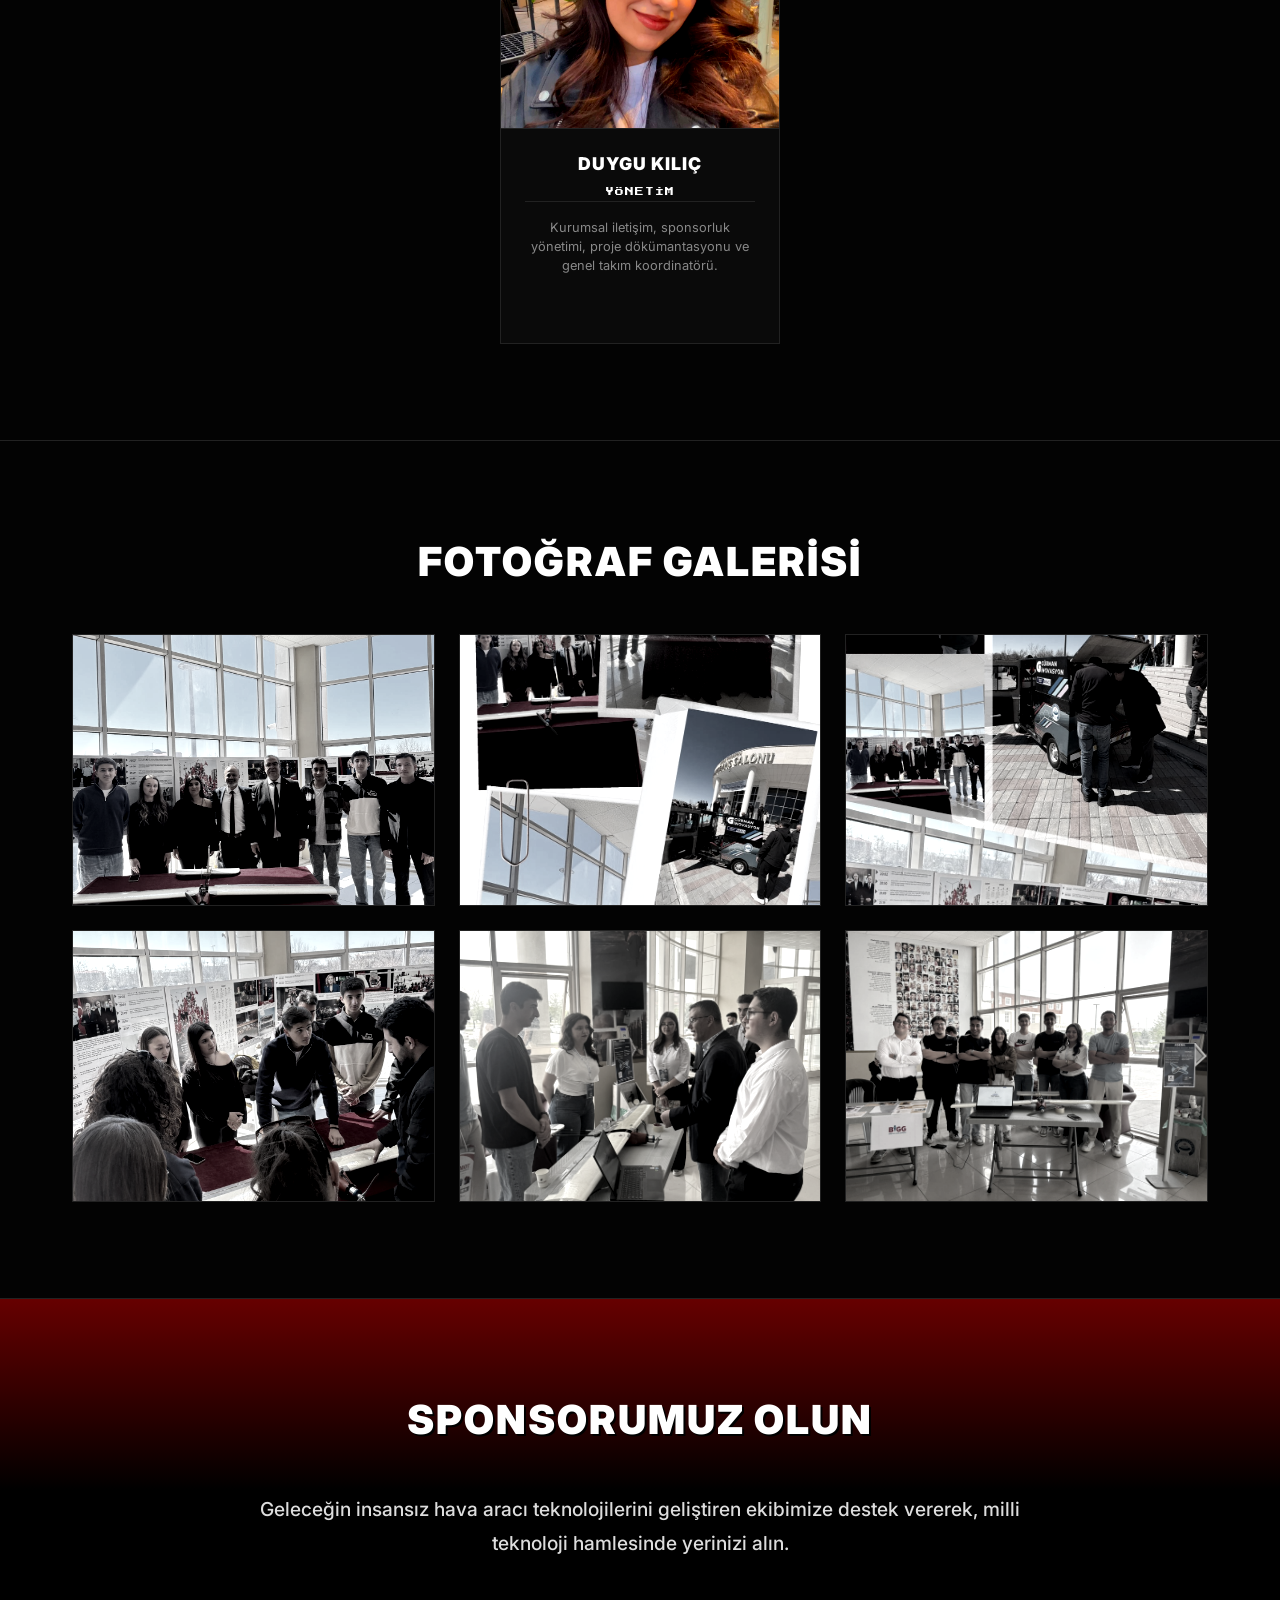
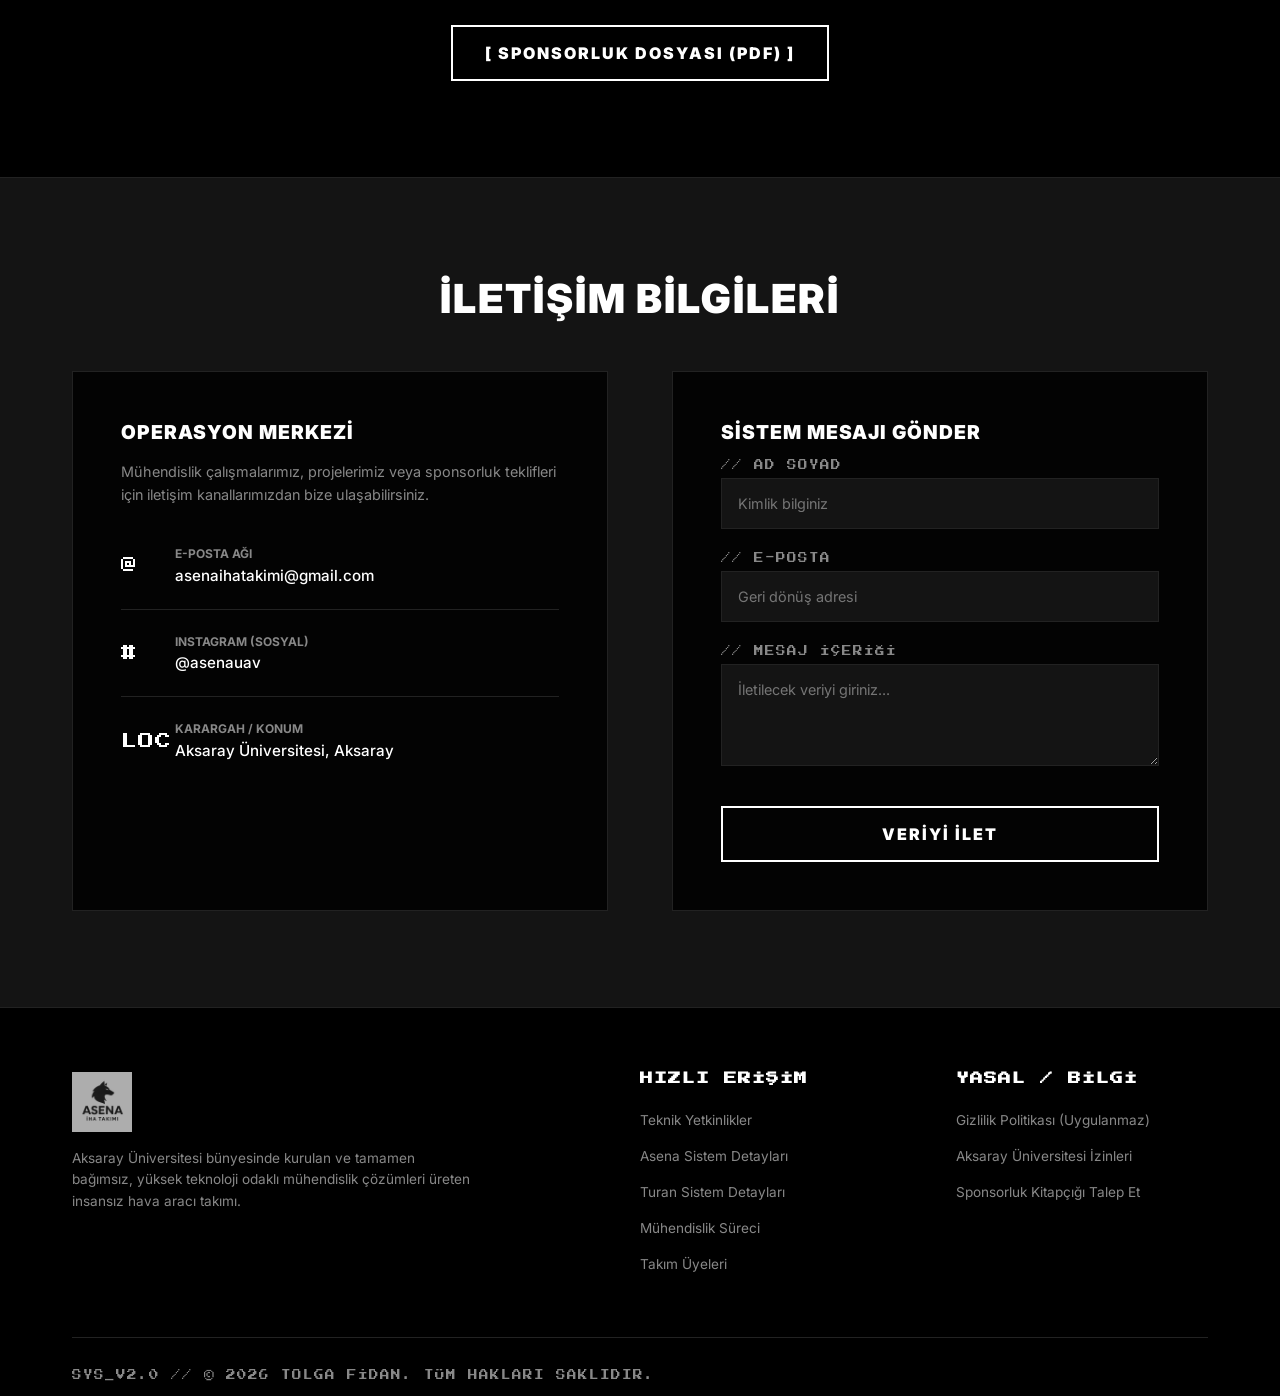
==== commit 884d94c5: "Add files via upload" ====
--- a/index.html
+++ b/index.html
@@ -396,7 +396,7 @@
 
                     <div class="team-card">
                         <div class="team-img-wrapper">
-                            <img src="assets/images/team_placeholder.png" alt="Elif Yağız" class="team-img">
+                            <img src="assets/images/team/elif_yagiz/elif.jpeg" alt="Elif Yağız" class="team-img">
                         </div>
                         <div class="team-info">
                             <h4 class="team-name">Elif Yağız</h4>
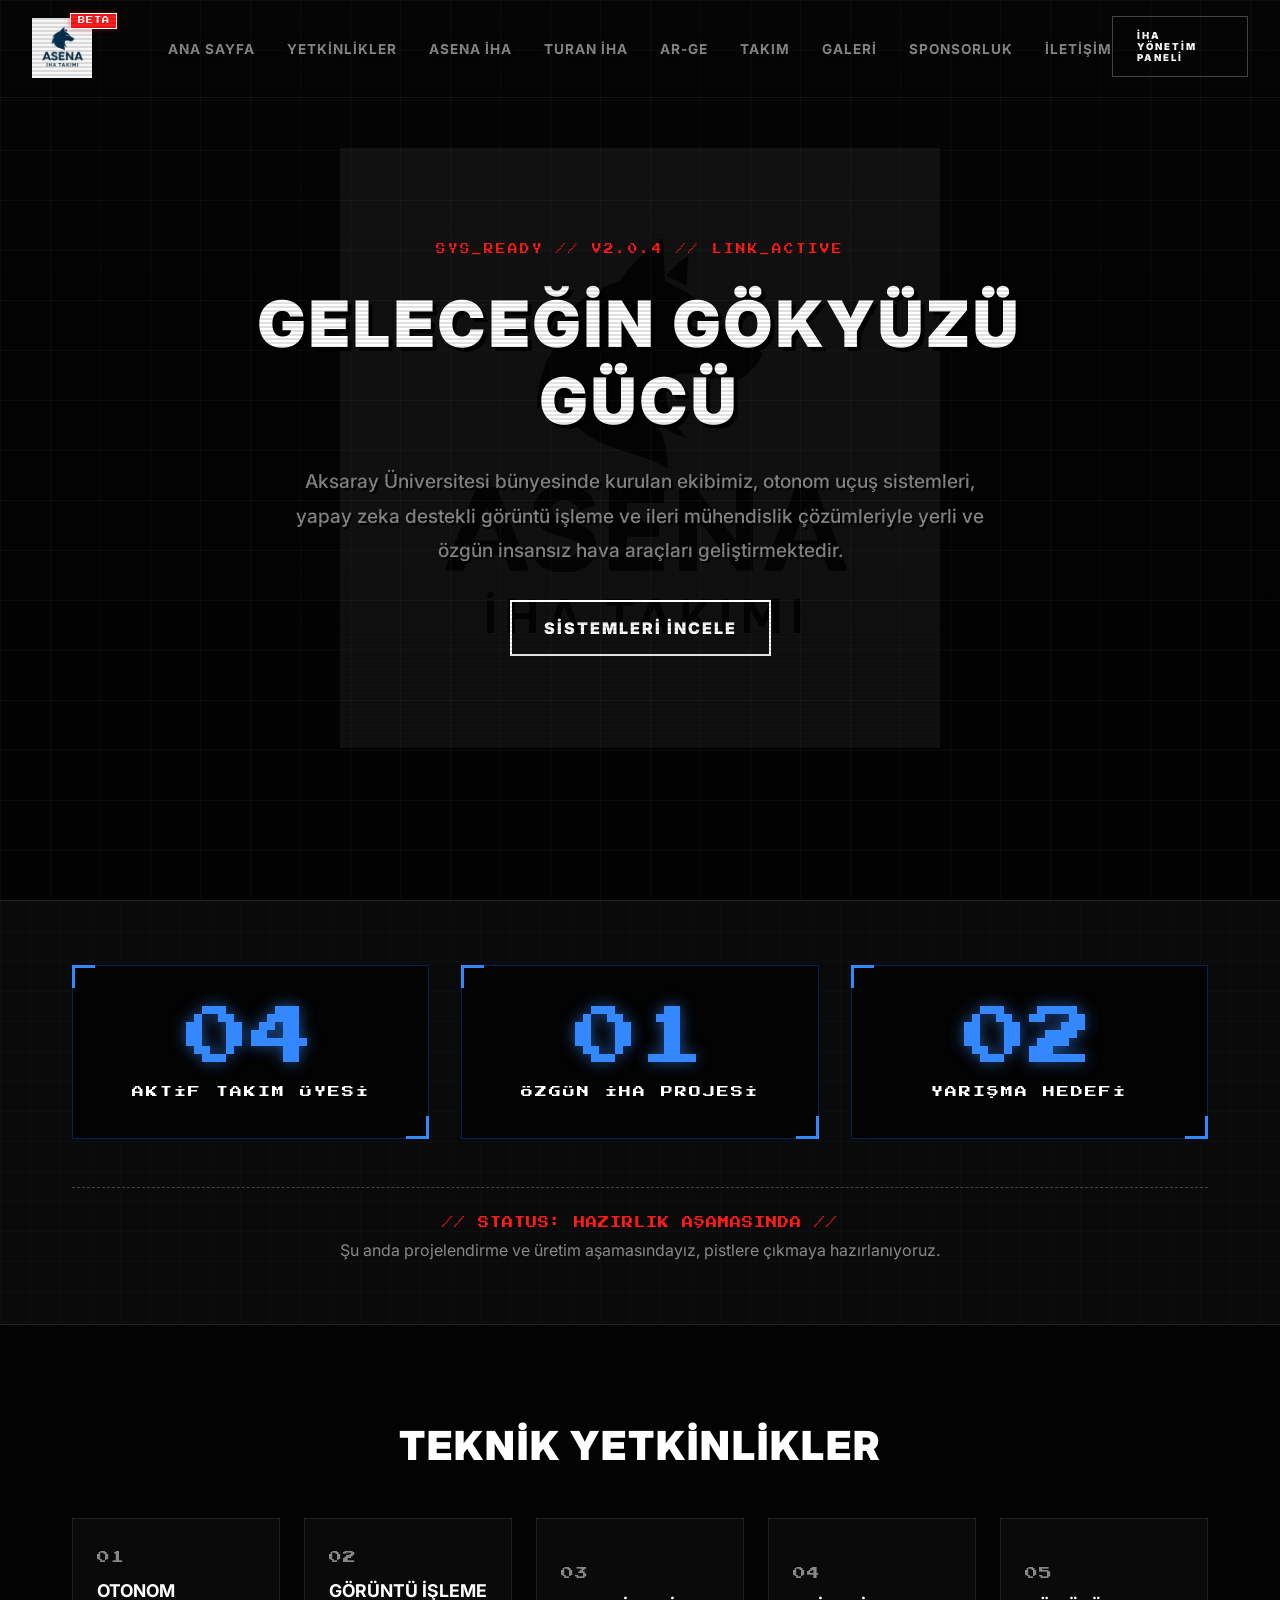
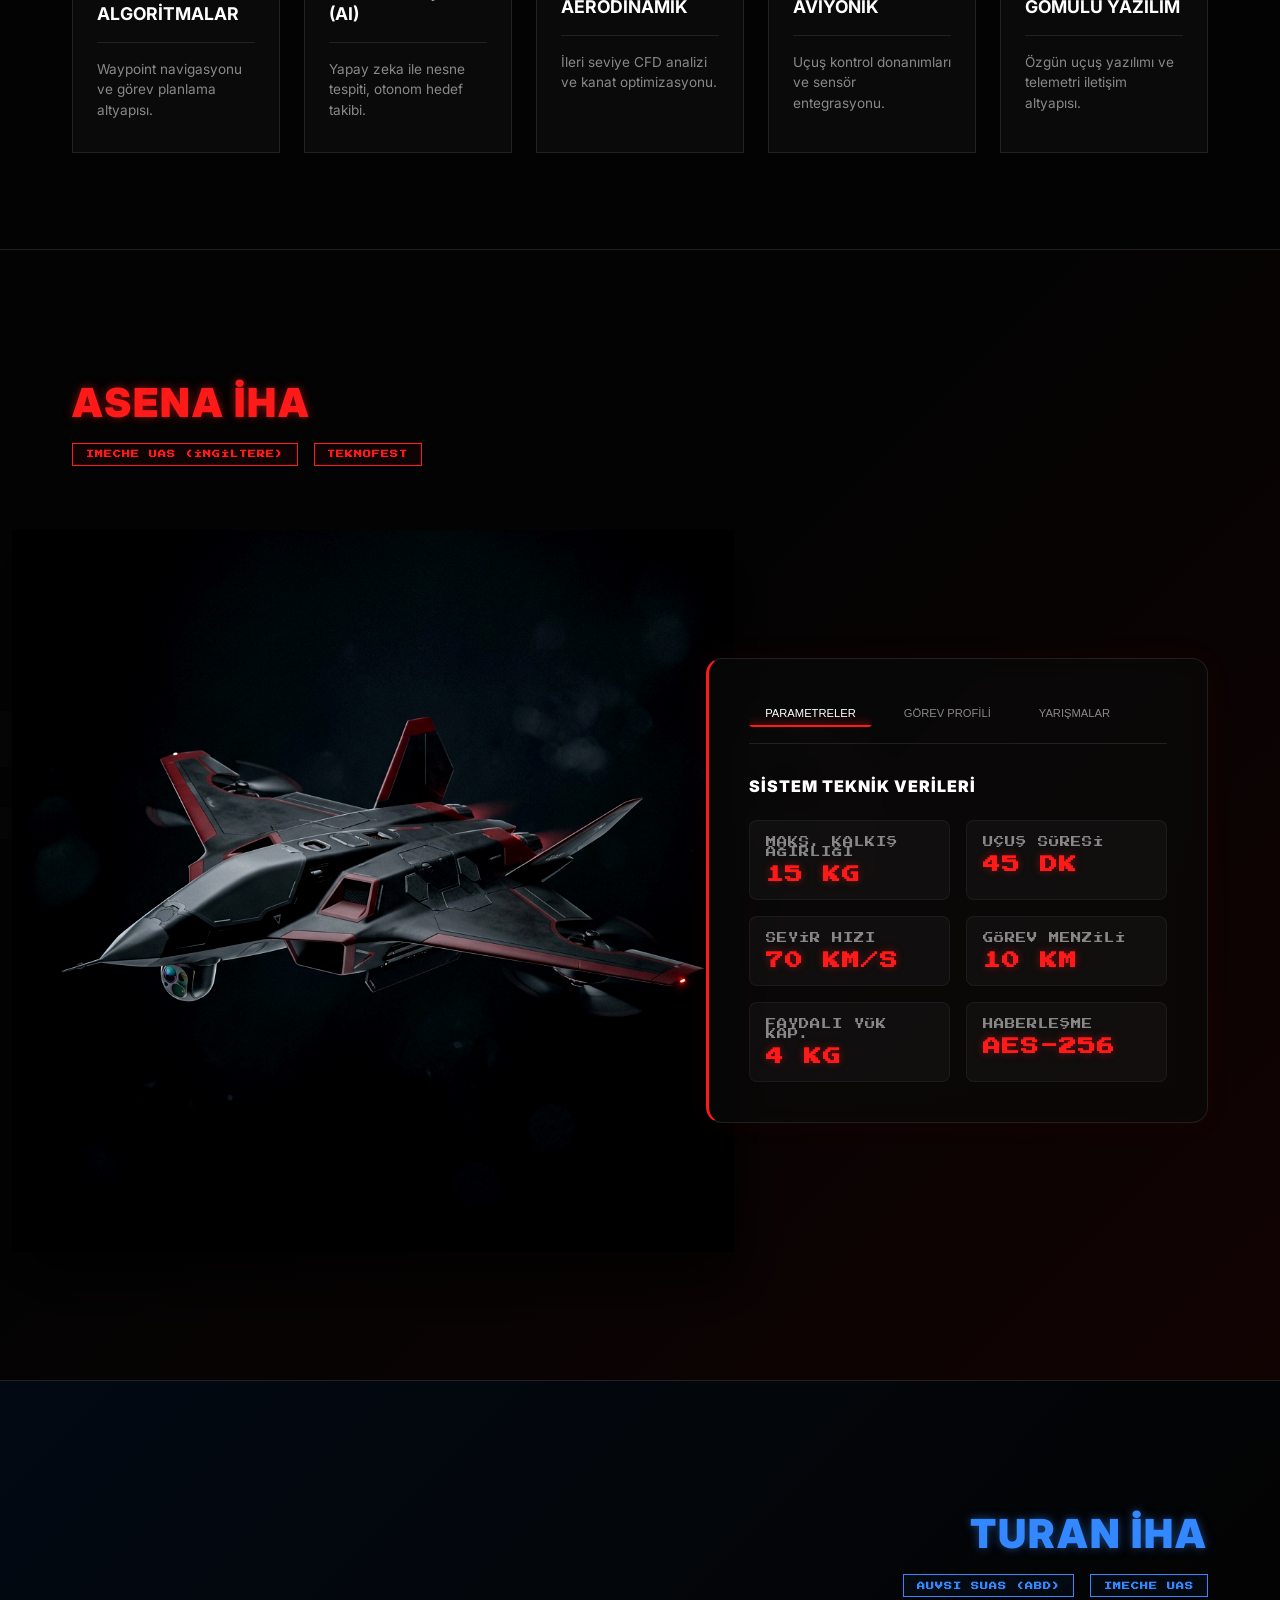
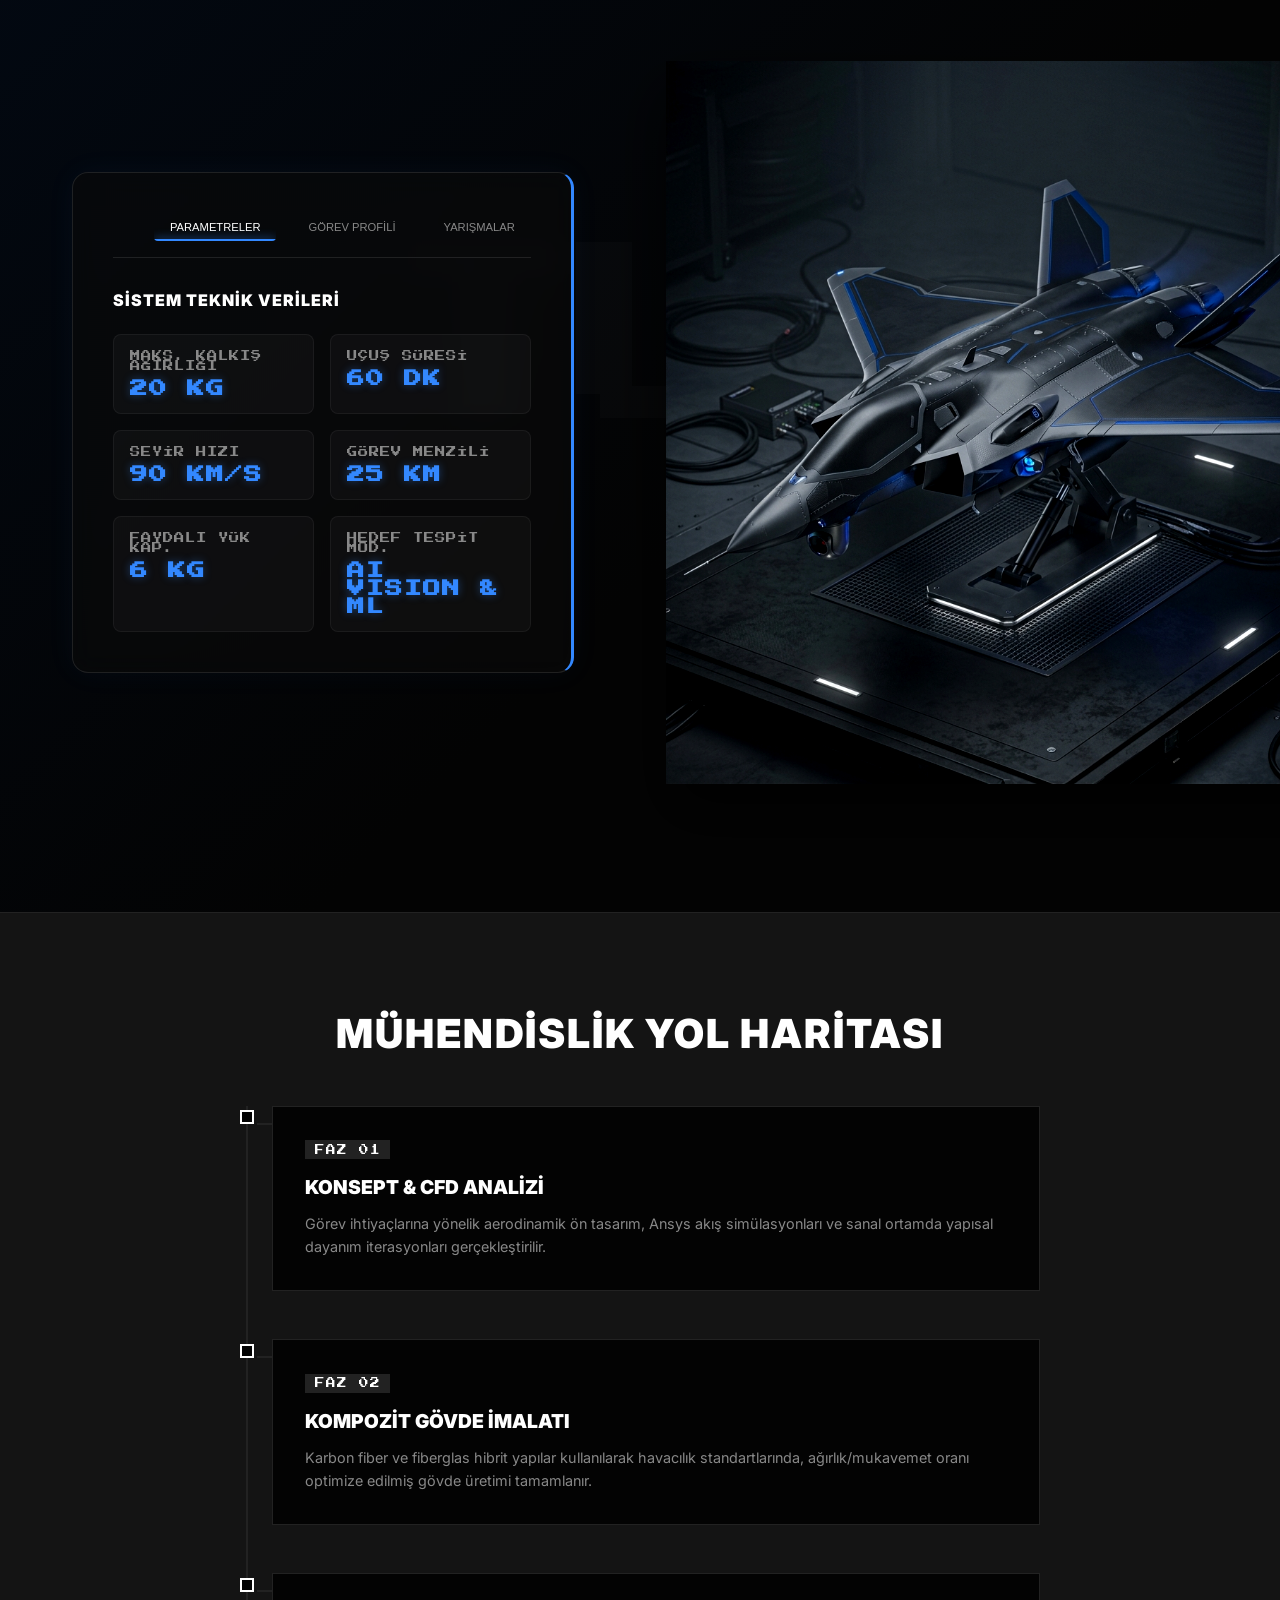
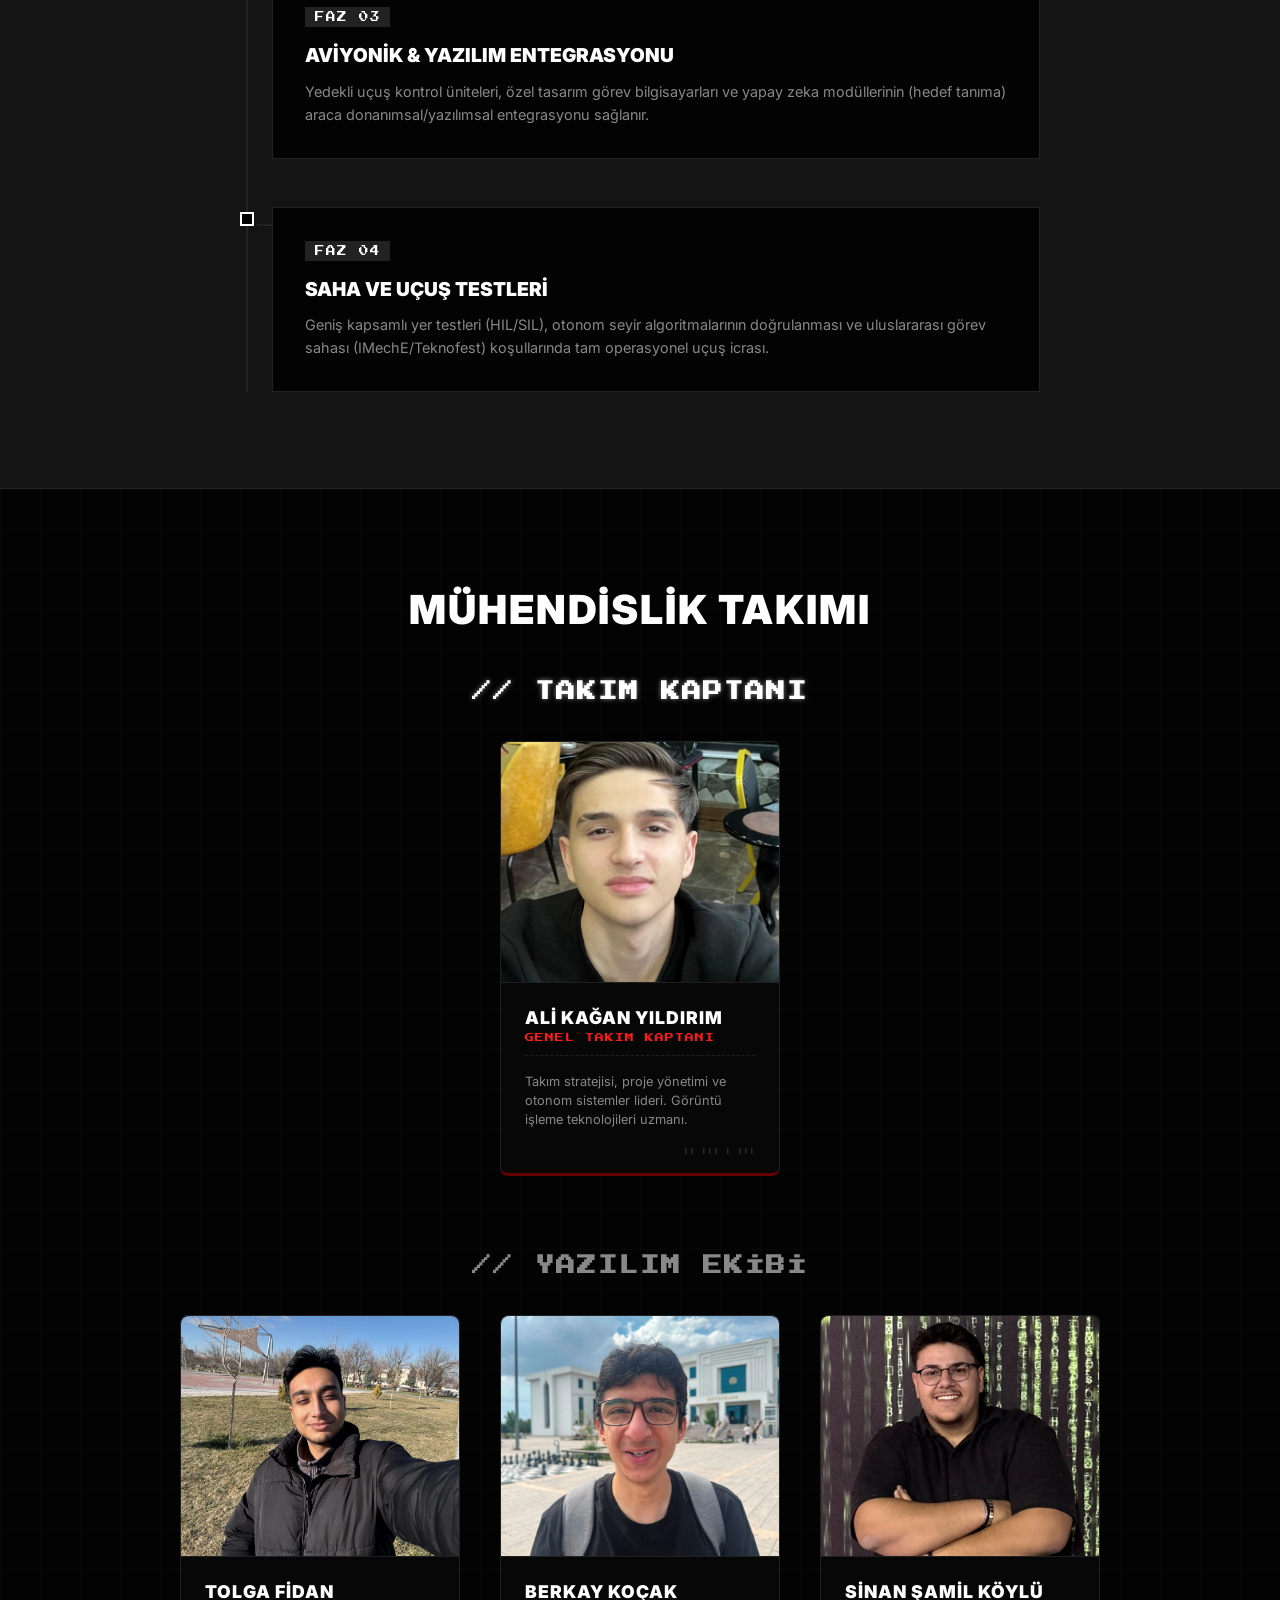
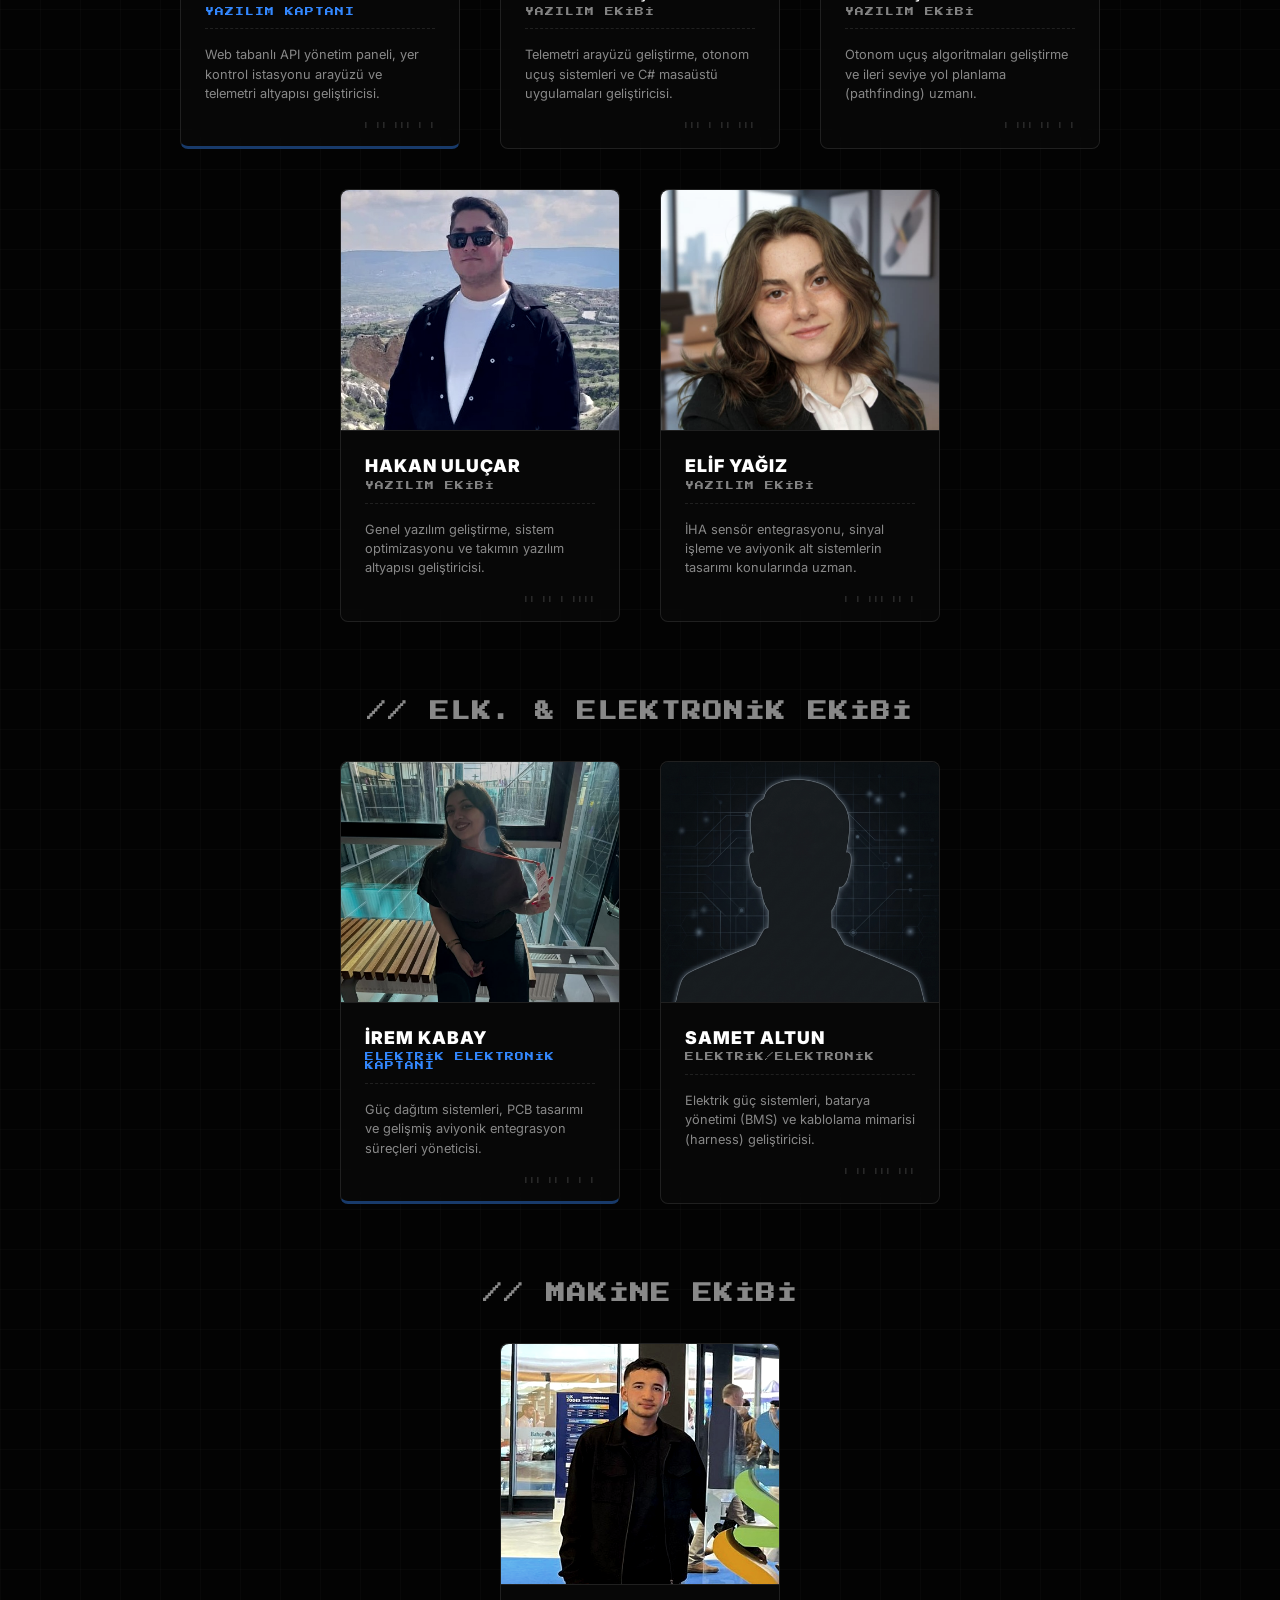
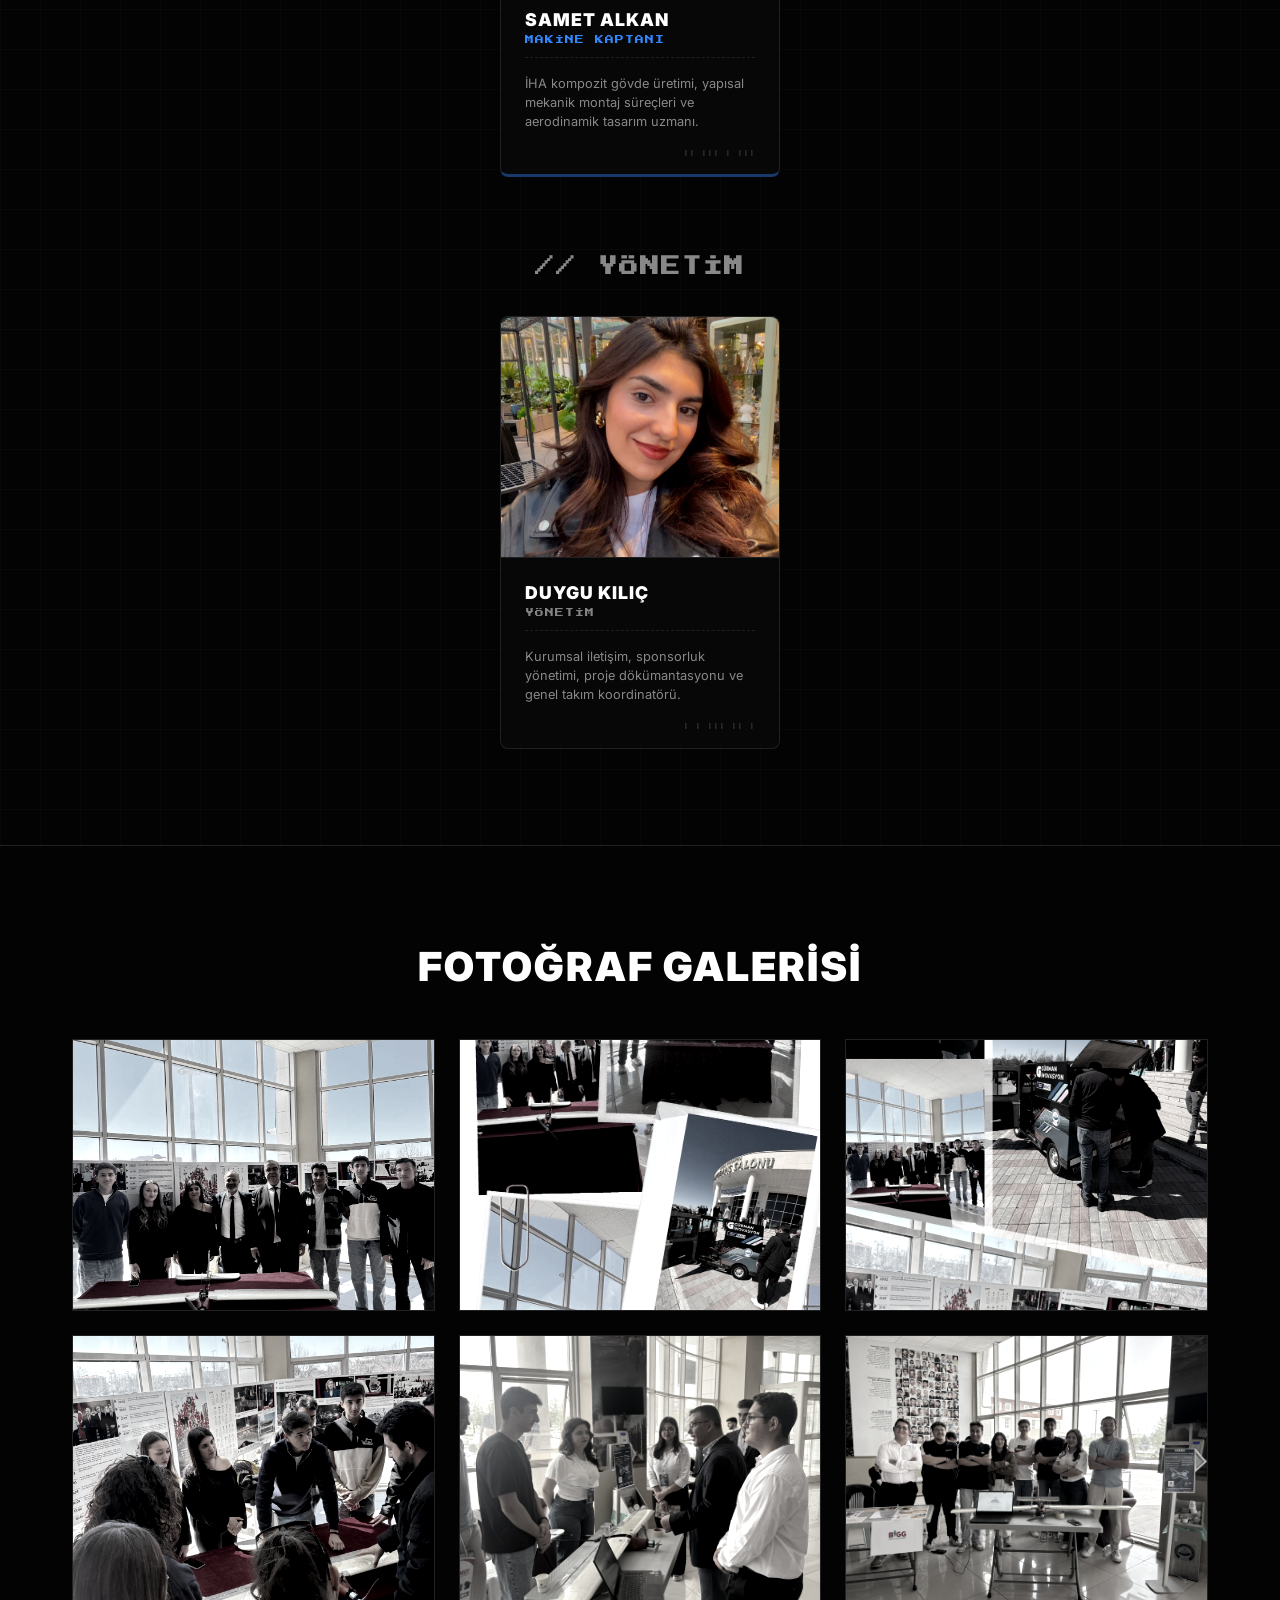
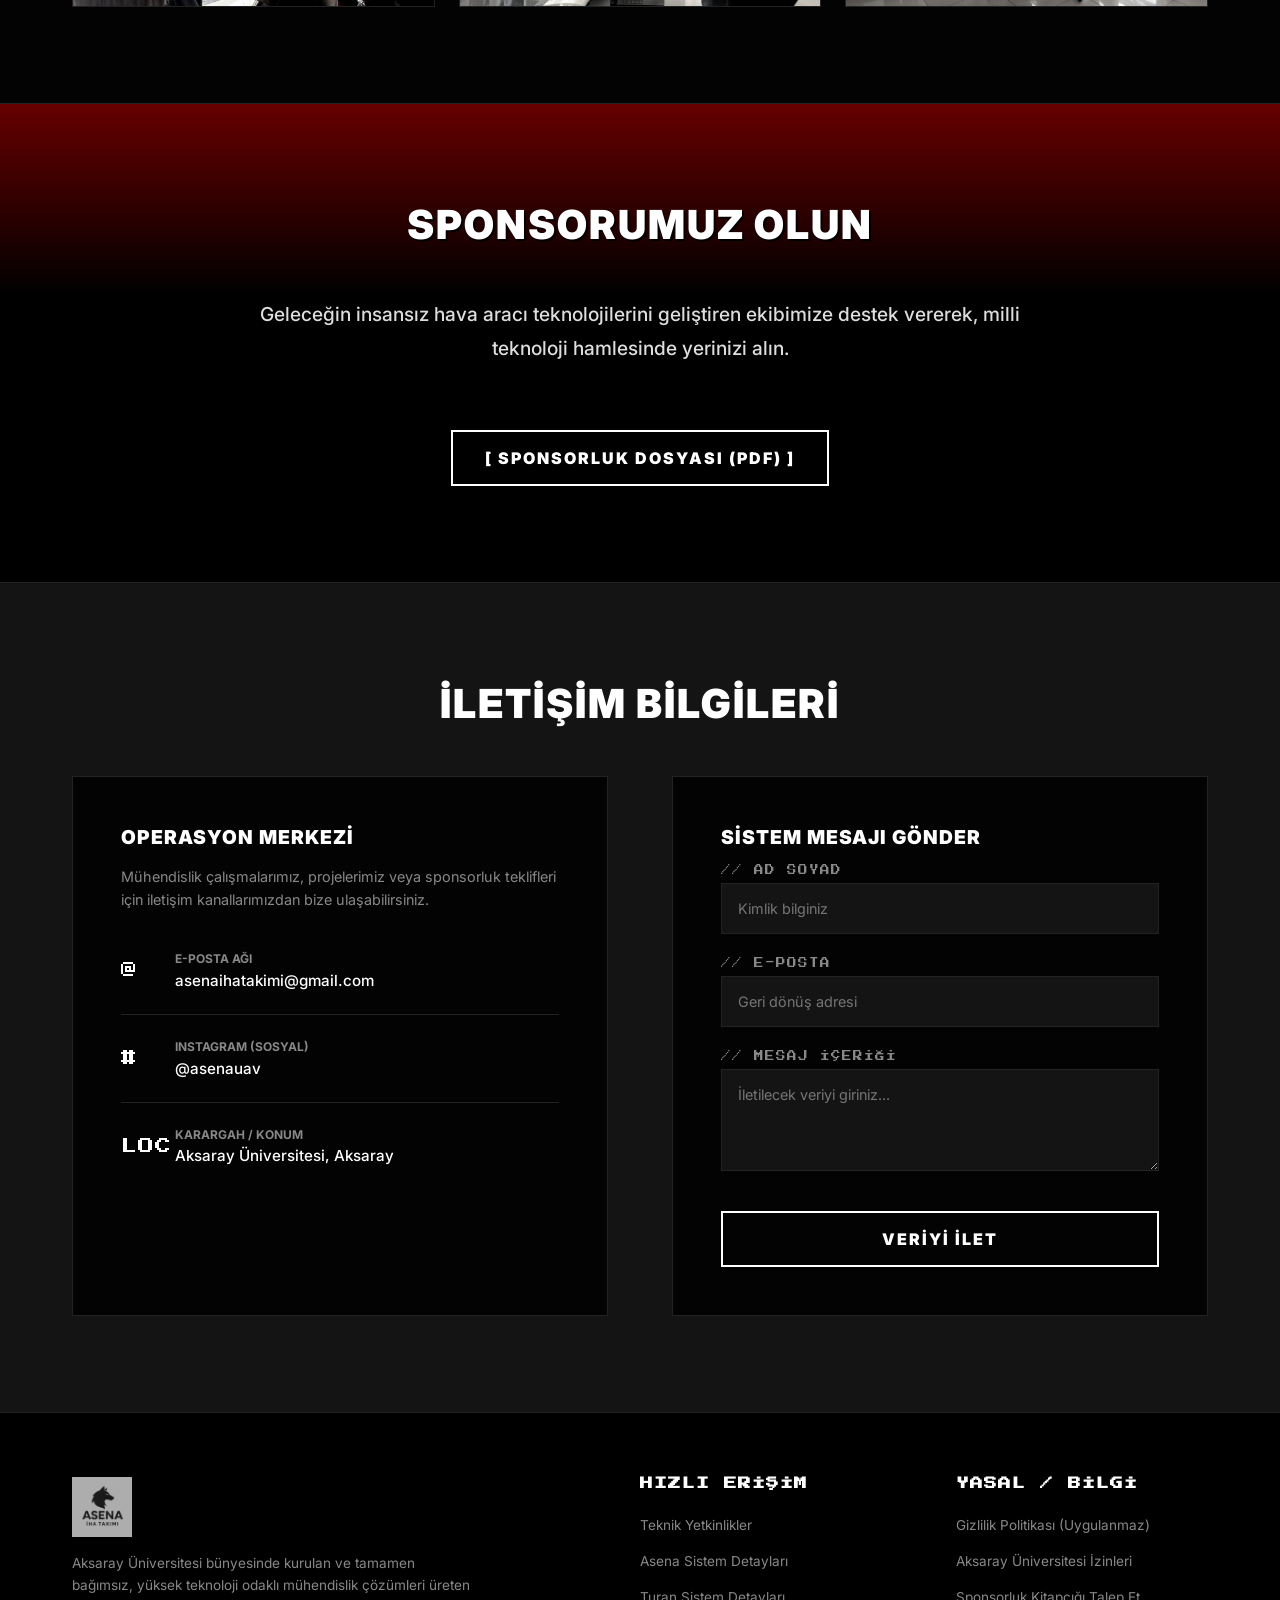
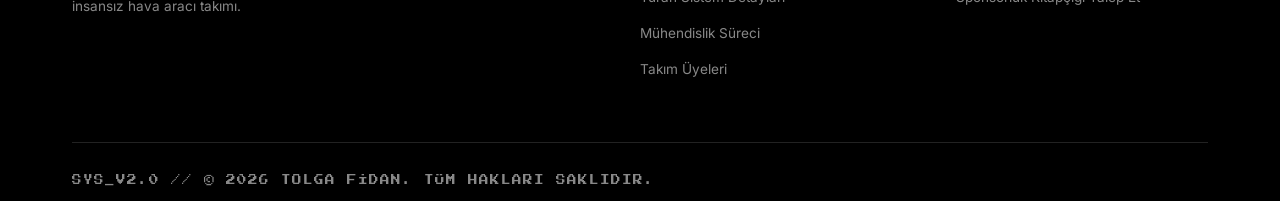
==== commit 5d147b4c: "Add files via upload" ====
--- a/index.html
+++ b/index.html
@@ -1,21 +1,24 @@
 <!DOCTYPE html>
 <html lang="tr">
+
 <head>
     <meta charset="UTF-8">
     <meta name="viewport" content="width=device-width, initial-scale=1.0">
     <title>Asena & Turan İHA Takımı</title>
-    
+
     <!-- Google Fonts -->
     <link rel="preconnect" href="https://fonts.googleapis.com">
     <link rel="preconnect" href="https://fonts.gstatic.com" crossorigin>
-    <link href="https://fonts.googleapis.com/css2?family=Inter:wght@400;500;700;900&family=Press+Start+2P&display=swap" rel="stylesheet">
-    
+    <link href="https://fonts.googleapis.com/css2?family=Inter:wght@400;500;700;900&family=Press+Start+2P&display=swap"
+        rel="stylesheet">
+
     <!-- Favicon -->
     <link rel="icon" type="image/jpeg" href="assets/images/logo.jpeg">
-    
+
     <!-- Custom CSS -->
     <link rel="stylesheet" href="styles/main.css">
 </head>
+
 <body>
 
     <!-- Global Scanlines Overlay -->
@@ -42,7 +45,8 @@
                 <li><a href="#contact">İletişim</a></li>
             </ul>
             <div class="nav-actions">
-                <a href="api-panel.html" target="_blank" class="btn btn-panel pixel-font" style="font-size: 0.6rem;">İHA Yönetim Paneli</a>
+                <a href="api-panel.html" target="_blank" class="btn btn-panel pixel-font" style="font-size: 0.6rem;">İHA
+                    Yönetim Paneli</a>
             </div>
         </div>
     </nav>
@@ -55,13 +59,14 @@
         </div>
 
         <div class="hero-content">
-            <div class="hero-tech-status pixel-font" style="margin-bottom: 2rem; color: var(--asena-red); font-size: 0.6rem; letter-spacing: 2px;">
+            <div class="hero-tech-status pixel-font"
+                style="margin-bottom: 2rem; color: var(--asena-red); font-size: 0.6rem; letter-spacing: 2px;">
                 SYS_READY // V2.0.4 // LINK_ACTIVE
             </div>
             <h1 class="hero-title">GELECEĞİN GÖKYÜZÜ GÜCÜ</h1>
             <p class="hero-desc">
-                Aksaray Üniversitesi bünyesinde kurulan ekibimiz, otonom uçuş sistemleri, 
-                yapay zeka destekli görüntü işleme ve ileri mühendislik çözümleriyle 
+                Aksaray Üniversitesi bünyesinde kurulan ekibimiz, otonom uçuş sistemleri,
+                yapay zeka destekli görüntü işleme ve ileri mühendislik çözümleriyle
                 yerli ve özgün insansız hava araçları geliştirmektedir.
             </p>
             <a href="#tech" class="btn btn-outline-white">SİSTEMLERİ İNCELE</a>
@@ -87,8 +92,10 @@
                 </div>
             </div>
             <div class="stat-disclaimer center-text">
-                <span class="pixel-font" style="color: var(--asena-red); font-size: 0.7rem;">// STATUS: HAZIRLIK AŞAMASINDA //</span><br>
-                <span style="display: inline-block; margin-top: 0.5rem; color: var(--text-secondary);">Şu anda projelendirme ve üretim aşamasındayız, pistlere çıkmaya hazırlanıyoruz.</span>
+                <span class="pixel-font" style="color: var(--asena-red); font-size: 0.7rem;">// STATUS: HAZIRLIK
+                    AŞAMASINDA //</span><br>
+                <span style="display: inline-block; margin-top: 0.5rem; color: var(--text-secondary);">Şu anda
+                    projelendirme ve üretim aşamasındayız, pistlere çıkmaya hazırlanıyoruz.</span>
             </div>
         </div>
     </section>
@@ -97,7 +104,7 @@
     <section id="tech" class="tech-section">
         <div class="container">
             <h2 class="section-title center-text">TEKNİK YETKİNLİKLER</h2>
-            
+
             <div class="tech-grid">
                 <div class="tech-card">
                     <div class="tech-header">
@@ -140,6 +147,7 @@
 
     <!-- Asena İHA Section -->
     <section id="asena" class="uav-section asena-theme">
+        <div class="uav-watermark">ASENA</div>
         <div class="container">
             <div class="uav-header">
                 <h2 class="asena-text section-title" style="margin-bottom: 0;">ASENA İHA</h2>
@@ -148,40 +156,63 @@
                     <span class="badge asena-badge pixel-font" style="font-size: 0.5rem;">Teknofest</span>
                 </div>
             </div>
-            
+
             <div class="uav-grid">
                 <div class="uav-image-wrapper">
+                    <div class="hud-ring"></div>
                     <img src="assets/images/asena_uav.png" alt="Asena İHA" class="uav-image">
-                    <div class="hud-corners"></div>
-                    <div class="hud-crosshair"></div>
-                </div>
-                
-                <div class="uav-details">
-                    <div class="tab-nav pixel-font">
-                        <button class="tab-btn active" data-target="asena-specs">PARAMETRELER</button>
-                        <button class="tab-btn" data-target="asena-mission">GÖREV PROFİLİ</button>
-                        <button class="tab-btn" data-target="asena-comp">YARIŞMALAR</button>
-                    </div>
-                    
+                </div>
+
+                <div class="uav-details glass-panel">
+                    <div class="cyber-tab-nav pixel-font">
+                        <button class="cyber-tab-btn active" data-target="asena-specs">PARAMETRELER</button>
+                        <button class="cyber-tab-btn" data-target="asena-mission">GÖREV PROFİLİ</button>
+                        <button class="cyber-tab-btn" data-target="asena-comp">YARIŞMALAR</button>
+                    </div>
+
                     <div class="tab-content active" id="asena-specs">
                         <h3 class="stats-title">SİSTEM TEKNİK VERİLERİ</h3>
-                        <table class="data-table asena-table">
-                            <tr><td>Maks. Kalkış Ağırlığı</td><td class="pixel-font">15 KG</td></tr>
-                            <tr><td>Uçuş Süresi</td><td class="pixel-font">45 DK</td></tr>
-                            <tr><td>Seyir Hızı</td><td class="pixel-font">70 KM/S</td></tr>
-                            <tr><td>Görev Menzili</td><td class="pixel-font">10 KM</td></tr>
-                            <tr><td>Faydalı Yük Kapasitesi</td><td class="pixel-font">4 KG</td></tr>
-                            <tr><td>Haberleşme Mimarisi</td><td class="pixel-font">AES-256 (Veri Bağı)</td></tr>
-                        </table>
+                        <div class="cyber-stats-grid">
+                            <div class="cyber-stat-card">
+                                <span class="cyber-stat-label pixel-font">Maks. Kalkış Ağırlığı</span>
+                                <span class="cyber-stat-value pixel-font">15 KG</span>
+                            </div>
+                            <div class="cyber-stat-card">
+                                <span class="cyber-stat-label pixel-font">Uçuş Süresi</span>
+                                <span class="cyber-stat-value pixel-font">45 DK</span>
+                            </div>
+                            <div class="cyber-stat-card">
+                                <span class="cyber-stat-label pixel-font">Seyir Hızı</span>
+                                <span class="cyber-stat-value pixel-font">70 KM/S</span>
+                            </div>
+                            <div class="cyber-stat-card">
+                                <span class="cyber-stat-label pixel-font">Görev Menzili</span>
+                                <span class="cyber-stat-value pixel-font">10 KM</span>
+                            </div>
+                            <div class="cyber-stat-card">
+                                <span class="cyber-stat-label pixel-font">Faydalı Yük Kap.</span>
+                                <span class="cyber-stat-value pixel-font">4 KG</span>
+                            </div>
+                            <div class="cyber-stat-card">
+                                <span class="cyber-stat-label pixel-font">Haberleşme</span>
+                                <span class="cyber-stat-value pixel-font">AES-256</span>
+                            </div>
+                        </div>
                     </div>
 
                     <div class="tab-content" id="asena-mission">
                         <h3 class="stats-title">KONSEPT VE GÖREV TANIMI</h3>
                         <p class="uav-prose">
-                            Asena İnsansız Hava Aracı, zorlu operasyonel sahalarda otonom faydalı yük bırakma, hareketli nesne takibi ve geniş alan gözetleme görevlerini icra etmek üzere geliştirilmiştir. Sistemin temel mimarisi, GPS sinyallerinin zayıfladığı ortamlarda dahi stabil uçuş yapabilen yedekli bir uçuş kontrol altyapısı üzerine inşa edilmiştir.
+                            Asena İnsansız Hava Aracı, zorlu operasyonel sahalarda otonom faydalı yük bırakma, hareketli
+                            nesne takibi ve geniş alan gözetleme görevlerini icra etmek üzere geliştirilmiştir. Sistemin
+                            temel mimarisi, GPS sinyallerinin zayıfladığı ortamlarda dahi stabil uçuş yapabilen yedekli
+                            bir uçuş kontrol altyapısı üzerine inşa edilmiştir.
                         </p>
                         <p class="uav-prose mt-1">
-                            Gövde yapısı hafiflik ve mukavemet dengesini sağlamak adına havacılık standartlarında kompozit malzemelerden üretilmiş olup, yüksek rüzgar hızlarında dahi aerodinamik kararlılığını korur. Yapay zeka modülü, uçuş esnasında yer istasyonundan bağımsız karar alabilme yetisine sahiptir.
+                            Gövde yapısı hafiflik ve mukavemet dengesini sağlamak adına havacılık standartlarında
+                            kompozit malzemelerden üretilmiş olup, yüksek rüzgar hızlarında dahi aerodinamik
+                            kararlılığını korur. Yapay zeka modülü, uçuş esnasında yer istasyonundan bağımsız karar
+                            alabilme yetisine sahiptir.
                         </p>
                     </div>
 
@@ -190,13 +221,18 @@
                         <div class="comp-item">
                             <h4 class="pixel-font asena-text">IMechE UAS CHALLENGE (UK)</h4>
                             <p class="uav-prose">
-                                Dünyanın önde gelen mühendislik yarışmalarından biri olan Birleşik Krallık merkezli IMechE UAS organizasyonunda; Asena İHA sistemimiz, zorlu meteorolojik koşullarda tamamen otonom uçuş yeteneklerini ve yapay zeka destekli hassas nesne tanımlama kapasitesini sergilemek üzere tasarlanmıştır.
+                                Dünyanın önde gelen mühendislik yarışmalarından biri olan Birleşik Krallık merkezli
+                                IMechE UAS organizasyonunda; Asena İHA sistemimiz, zorlu meteorolojik koşullarda tamamen
+                                otonom uçuş yeteneklerini ve yapay zeka destekli hassas nesne tanımlama kapasitesini
+                                sergilemek üzere tasarlanmıştır.
                             </p>
                         </div>
                         <div class="comp-item mt-1">
                             <h4 class="pixel-font asena-text">TEKNOFEST ULUSLARARASI İHA</h4>
                             <p class="uav-prose">
-                                Milli teknoloji hamlesi vizyonu doğrultusunda Teknofest operasyonel sahasında; karmaşık senaryolara sahip hedefleri (hedef koordinat tespiti, otonom iniş, su topu bırakma) sıfır insan müdahalesi ile tamamlama yetkinliğimizi kanıtlamaktayız.
+                                Milli teknoloji hamlesi vizyonu doğrultusunda Teknofest operasyonel sahasında; karmaşık
+                                senaryolara sahip hedefleri (hedef koordinat tespiti, otonom iniş, su topu bırakma)
+                                sıfır insan müdahalesi ile tamamlama yetkinliğimizi kanıtlamaktayız.
                             </p>
                         </div>
                     </div>
@@ -207,6 +243,7 @@
 
     <!-- Turan İHA Section -->
     <section id="turan" class="uav-section turan-theme">
+        <div class="uav-watermark">TURAN</div>
         <div class="container">
             <div class="uav-header">
                 <h2 class="turan-text section-title" style="margin-bottom: 0;">TURAN İHA</h2>
@@ -215,40 +252,57 @@
                     <span class="badge turan-badge pixel-font" style="font-size: 0.5rem;">IMechE UAS</span>
                 </div>
             </div>
-            
+
             <div class="uav-grid reverse-grid">
-                <div class="uav-image-wrapper">
-                    <img src="assets/images/turan_uav.png" alt="Turan İHA" class="uav-image">
-                    <div class="hud-corners"></div>
-                    <div class="hud-crosshair"></div>
-                </div>
-                
-                <div class="uav-details">
-                    <div class="tab-nav pixel-font">
-                        <button class="tab-btn active" data-target="turan-specs">PARAMETRELER</button>
-                        <button class="tab-btn" data-target="turan-mission">GÖREV PROFİLİ</button>
-                        <button class="tab-btn" data-target="turan-comp">YARIŞMALAR</button>
-                    </div>
-                    
+                <div class="uav-details glass-panel">
+                    <div class="cyber-tab-nav pixel-font">
+                        <button class="cyber-tab-btn active" data-target="turan-specs">PARAMETRELER</button>
+                        <button class="cyber-tab-btn" data-target="turan-mission">GÖREV PROFİLİ</button>
+                        <button class="cyber-tab-btn" data-target="turan-comp">YARIŞMALAR</button>
+                    </div>
+
                     <div class="tab-content active" id="turan-specs">
                         <h3 class="stats-title">SİSTEM TEKNİK VERİLERİ</h3>
-                        <table class="data-table turan-table">
-                            <tr><td>Maks. Kalkış Ağırlığı</td><td class="pixel-font">20 KG</td></tr>
-                            <tr><td>Uçuş Süresi</td><td class="pixel-font">60 DK</td></tr>
-                            <tr><td>Seyir Hızı</td><td class="pixel-font">90 KM/S</td></tr>
-                            <tr><td>Görev Menzili</td><td class="pixel-font">25 KM</td></tr>
-                            <tr><td>Faydalı Yük Kapasitesi</td><td class="pixel-font">6 KG</td></tr>
-                            <tr><td>Hedef Tespit Modülü</td><td class="pixel-font">AI VISION & ML</td></tr>
-                        </table>
+                        <div class="cyber-stats-grid">
+                            <div class="cyber-stat-card">
+                                <span class="cyber-stat-label pixel-font">Maks. Kalkış Ağırlığı</span>
+                                <span class="cyber-stat-value pixel-font">20 KG</span>
+                            </div>
+                            <div class="cyber-stat-card">
+                                <span class="cyber-stat-label pixel-font">Uçuş Süresi</span>
+                                <span class="cyber-stat-value pixel-font">60 DK</span>
+                            </div>
+                            <div class="cyber-stat-card">
+                                <span class="cyber-stat-label pixel-font">Seyir Hızı</span>
+                                <span class="cyber-stat-value pixel-font">90 KM/S</span>
+                            </div>
+                            <div class="cyber-stat-card">
+                                <span class="cyber-stat-label pixel-font">Görev Menzili</span>
+                                <span class="cyber-stat-value pixel-font">25 KM</span>
+                            </div>
+                            <div class="cyber-stat-card">
+                                <span class="cyber-stat-label pixel-font">Faydalı Yük Kap.</span>
+                                <span class="cyber-stat-value pixel-font">6 KG</span>
+                            </div>
+                            <div class="cyber-stat-card">
+                                <span class="cyber-stat-label pixel-font">Hedef Tespit Mod.</span>
+                                <span class="cyber-stat-value pixel-font">AI VISION & ML</span>
+                            </div>
+                        </div>
                     </div>
 
                     <div class="tab-content" id="turan-mission">
                         <h3 class="stats-title">KONSEPT VE GÖREV TANIMI</h3>
                         <p class="uav-prose">
-                            Turan İHA, stratejik keşif, yüksek hızlı gözetleme ve ağır faydalı yük taşıma kapasitesine ihtiyaç duyulan harekat alanları için özel olarak projelendirilmiştir. Geliştirilen gövde yapısı, yüksek manevra kabiliyetine imkan verirken, rüzgar direncini minimuma indirecek aerodinamik optimize profillere sahiptir.
+                            Turan İHA, stratejik keşif, yüksek hızlı gözetleme ve ağır faydalı yük taşıma kapasitesine
+                            ihtiyaç duyulan harekat alanları için özel olarak projelendirilmiştir. Geliştirilen gövde
+                            yapısı, yüksek manevra kabiliyetine imkan verirken, rüzgar direncini minimuma indirecek
+                            aerodinamik optimize profillere sahiptir.
                         </p>
                         <p class="uav-prose mt-1">
-                            Sistem, üzerinde barındırdığı derin öğrenme (ML) algoritmaları sayesinde uçuş sırasında hedefleri sınıflandırabilir, tehdit analizi yapabilir ve yer kontrol istasyonuna kritik görüntü/veri aktarımını kesintisiz olarak sağlayabilir.
+                            Sistem, üzerinde barındırdığı derin öğrenme (ML) algoritmaları sayesinde uçuş sırasında
+                            hedefleri sınıflandırabilir, tehdit analizi yapabilir ve yer kontrol istasyonuna kritik
+                            görüntü/veri aktarımını kesintisiz olarak sağlayabilir.
                         </p>
                     </div>
 
@@ -257,16 +311,26 @@
                         <div class="comp-item">
                             <h4 class="pixel-font turan-text">AUVSI SUAS (ABD)</h4>
                             <p class="uav-prose">
-                                Dünyanın en prestijli üniversite seviyesi otonom sistemler yarışması olan AUVSI SUAS'ta sistemimiz; otonom engelden kaçınma, hedeflerin havadan karakterizasyonu, rota planlama ve faydalı yüklerin yüksek irtifadan hassas bir şekilde konuşlandırılması testlerini geçmek üzere tasarlanmıştır.
+                                Dünyanın en prestijli üniversite seviyesi otonom sistemler yarışması olan AUVSI SUAS'ta
+                                sistemimiz; otonom engelden kaçınma, hedeflerin havadan karakterizasyonu, rota planlama
+                                ve faydalı yüklerin yüksek irtifadan hassas bir şekilde konuşlandırılması testlerini
+                                geçmek üzere tasarlanmıştır.
                             </p>
                         </div>
                         <div class="comp-item mt-1">
                             <h4 class="pixel-font turan-text">KÜRESEL MÜHENDİSLİK VİZYONU</h4>
                             <p class="uav-prose">
-                                Turan İHA, sadece bir yarışma platformu olmaktan öte; savunma sanayi ekosistemine entegre olabilecek alt sistem (Aviyonik, Görüntü İşleme, Otopilot) teknolojilerinin AR-GE test yatağı olarak işlev görmektedir.
+                                Turan İHA, sadece bir yarışma platformu olmaktan öte; savunma sanayi ekosistemine
+                                entegre olabilecek alt sistem (Aviyonik, Görüntü İşleme, Otopilot) teknolojilerinin
+                                AR-GE test yatağı olarak işlev görmektedir.
                             </p>
                         </div>
                     </div>
+                </div>
+
+                <div class="uav-image-wrapper">
+                    <div class="hud-ring"></div>
+                    <img src="assets/images/turan_uav.png" alt="Turan İHA" class="uav-image">
                 </div>
             </div>
         </div>
@@ -278,13 +342,14 @@
             <h2 class="section-title center-text">MÜHENDİSLİK YOL HARİTASI</h2>
             <div class="timeline-container">
                 <div class="timeline-line"></div>
-                
+
                 <div class="timeline-item">
                     <div class="timeline-dot"></div>
                     <div class="timeline-content">
                         <span class="timeline-date pixel-font">FAZ 01</span>
                         <h3 class="timeline-title">Konsept & CFD Analizi</h3>
-                        <p class="timeline-text">Görev ihtiyaçlarına yönelik aerodinamik ön tasarım, Ansys akış simülasyonları ve sanal ortamda yapısal dayanım iterasyonları gerçekleştirilir.</p>
+                        <p class="timeline-text">Görev ihtiyaçlarına yönelik aerodinamik ön tasarım, Ansys akış
+                            simülasyonları ve sanal ortamda yapısal dayanım iterasyonları gerçekleştirilir.</p>
                     </div>
                 </div>
 
@@ -293,7 +358,8 @@
                     <div class="timeline-content">
                         <span class="timeline-date pixel-font">FAZ 02</span>
                         <h3 class="timeline-title">Kompozit Gövde İmalatı</h3>
-                        <p class="timeline-text">Karbon fiber ve fiberglas hibrit yapılar kullanılarak havacılık standartlarında, ağırlık/mukavemet oranı optimize edilmiş gövde üretimi tamamlanır.</p>
+                        <p class="timeline-text">Karbon fiber ve fiberglas hibrit yapılar kullanılarak havacılık
+                            standartlarında, ağırlık/mukavemet oranı optimize edilmiş gövde üretimi tamamlanır.</p>
                     </div>
                 </div>
 
@@ -302,7 +368,9 @@
                     <div class="timeline-content">
                         <span class="timeline-date pixel-font">FAZ 03</span>
                         <h3 class="timeline-title">Aviyonik & Yazılım Entegrasyonu</h3>
-                        <p class="timeline-text">Yedekli uçuş kontrol üniteleri, özel tasarım görev bilgisayarları ve yapay zeka modüllerinin (hedef tanıma) araca donanımsal/yazılımsal entegrasyonu sağlanır.</p>
+                        <p class="timeline-text">Yedekli uçuş kontrol üniteleri, özel tasarım görev bilgisayarları ve
+                            yapay zeka modüllerinin (hedef tanıma) araca donanımsal/yazılımsal entegrasyonu sağlanır.
+                        </p>
                     </div>
                 </div>
 
@@ -311,7 +379,9 @@
                     <div class="timeline-content">
                         <span class="timeline-date pixel-font">FAZ 04</span>
                         <h3 class="timeline-title">Saha ve Uçuş Testleri</h3>
-                        <p class="timeline-text">Geniş kapsamlı yer testleri (HIL/SIL), otonom seyir algoritmalarının doğrulanması ve uluslararası görev sahası (IMechE/Teknofest) koşullarında tam operasyonel uçuş icrası.</p>
+                        <p class="timeline-text">Geniş kapsamlı yer testleri (HIL/SIL), otonom seyir algoritmalarının
+                            doğrulanması ve uluslararası görev sahası (IMechE/Teknofest) koşullarında tam operasyonel
+                            uçuş icrası.</p>
                     </div>
                 </div>
             </div>
@@ -322,21 +392,25 @@
     <section id="team" class="team-section">
         <div class="container">
             <h2 class="section-title center-text">MÜHENDİSLİK TAKIMI</h2>
-            
+
             <!-- TAKIM KAPTANI -->
             <div class="team-department">
-                <h3 class="department-title pixel-font center-text" style="color: var(--text-primary); text-shadow: 0 0 5px rgba(255,255,255,0.5);">// TAKIM KAPTANI</h3>
+                <h3 class="department-title pixel-font center-text"
+                    style="color: var(--text-primary); text-shadow: 0 0 5px rgba(255,255,255,0.5);">// TAKIM KAPTANI
+                </h3>
                 <div class="team-flex">
                     <div class="team-card captain-highlight">
                         <div class="team-img-wrapper">
-                            <img src="assets/images/team/ali_kagan_yildirim/ali.jpeg" alt="Ali Kağan Yıldırım" class="team-img">
-                            <div class="team-hud-overlay"></div>
-                        </div>
-                        <div class="team-info">
+                            <img src="assets/images/team/ali_kagan_yildirim/ali.jpeg" alt="Ali Kağan Yıldırım"
+                                class="team-img">
+                            <div class="scanline-overlay"></div>
+                        </div>
+                        <div class="team-info">
+                            <div class="id-barcode">|| ||| | |||</div>
                             <h4 class="team-name">Ali Kağan Yıldırım</h4>
                             <p class="team-role pixel-font" style="color: var(--asena-red);">Genel Takım Kaptanı</p>
-                            <p class="team-desc">Takım stratejisi, proje yönetimi ve otonom sistemler lideri. Görüntü işleme teknolojileri uzmanı.</p>
-
+                            <p class="team-desc">Takım stratejisi, proje yönetimi ve otonom sistemler lideri. Görüntü
+                                işleme teknolojileri uzmanı.</p>
                         </div>
                     </div>
                 </div>
@@ -349,60 +423,71 @@
                     <div class="team-card dept-captain-highlight">
                         <div class="team-img-wrapper">
                             <img src="assets/images/team/tolga_fidan/tolga.jpeg" alt="Tolga Fidan" class="team-img">
-                        </div>
-                        <div class="team-info">
+                            <div class="scanline-overlay"></div>
+                        </div>
+                        <div class="team-info">
+                            <div class="id-barcode">| || ||| | |</div>
                             <h4 class="team-name">Tolga Fidan</h4>
                             <p class="team-role pixel-font" style="color: var(--turan-blue);">Yazılım Kaptanı</p>
-                            <p class="team-desc">Web tabanlı API yönetim paneli, yer kontrol istasyonu arayüzü ve telemetri altyapısı geliştiricisi.</p>
-
+                            <p class="team-desc">Web tabanlı API yönetim paneli, yer kontrol istasyonu arayüzü ve
+                                telemetri altyapısı geliştiricisi.</p>
                         </div>
                     </div>
 
                     <div class="team-card">
                         <div class="team-img-wrapper">
-                            <img src="assets/images/team/berkay_kocak/berkay2.jpeg" alt="Berkay Koçak" class="team-img">
-                        </div>
-                        <div class="team-info">
+                            <img src="assets/images/team/berkay_kocak/berkay3.jpeg" alt="Berkay Koçak" class="team-img">
+                            <div class="scanline-overlay"></div>
+                        </div>
+                        <div class="team-info">
+                            <div class="id-barcode">||| | || |||</div>
                             <h4 class="team-name">Berkay Koçak</h4>
                             <p class="team-role pixel-font">Yazılım Ekibi</p>
-                            <p class="team-desc">Telemetri arayüzü geliştirme, otonom uçuş sistemleri ve C# masaüstü uygulamaları geliştiricisi.</p>
-
+                            <p class="team-desc">Telemetri arayüzü geliştirme, otonom uçuş sistemleri ve C# masaüstü
+                                uygulamaları geliştiricisi.</p>
                         </div>
                     </div>
 
                     <div class="team-card">
                         <div class="team-img-wrapper">
-                            <img src="assets/images/team/sinan_samil_koylu/sinan.jpeg" alt="Sinan Şamil Köylü" class="team-img">
-                        </div>
-                        <div class="team-info">
+                            <img src="assets/images/team/sinan_samil_koylu/sinan.jpeg" alt="Sinan Şamil Köylü"
+                                class="team-img">
+                            <div class="scanline-overlay"></div>
+                        </div>
+                        <div class="team-info">
+                            <div class="id-barcode">| ||| || | |</div>
                             <h4 class="team-name">Sinan Şamil Köylü</h4>
                             <p class="team-role pixel-font">Yazılım Ekibi</p>
-                            <p class="team-desc">Otonom uçuş algoritmaları geliştirme ve ileri seviye yol planlama (pathfinding) uzmanı.</p>
-
+                            <p class="team-desc">Otonom uçuş algoritmaları geliştirme ve ileri seviye yol planlama
+                                (pathfinding) uzmanı.</p>
                         </div>
                     </div>
 
                     <div class="team-card">
                         <div class="team-img-wrapper">
                             <img src="assets/images/team/hakan_ulucar/hakan2.jpeg" alt="Hakan Uluçar" class="team-img">
-                        </div>
-                        <div class="team-info">
+                            <div class="scanline-overlay"></div>
+                        </div>
+                        <div class="team-info">
+                            <div class="id-barcode">|| || | ||||</div>
                             <h4 class="team-name">Hakan Uluçar</h4>
                             <p class="team-role pixel-font">Yazılım Ekibi</p>
-                            <p class="team-desc">Genel yazılım geliştirme, sistem optimizasyonu ve takımın yazılım altyapısı geliştiricisi.</p>
-
+                            <p class="team-desc">Genel yazılım geliştirme, sistem optimizasyonu ve takımın yazılım
+                                altyapısı geliştiricisi.</p>
                         </div>
                     </div>
 
                     <div class="team-card">
                         <div class="team-img-wrapper">
                             <img src="assets/images/team/elif_yagiz/elif.jpeg" alt="Elif Yağız" class="team-img">
-                        </div>
-                        <div class="team-info">
+                            <div class="scanline-overlay"></div>
+                        </div>
+                        <div class="team-info">
+                            <div class="id-barcode">| | ||| || |</div>
                             <h4 class="team-name">Elif Yağız</h4>
                             <p class="team-role pixel-font">Yazılım Ekibi</p>
-                            <p class="team-desc">İHA sensör entegrasyonu, sinyal işleme ve aviyonik alt sistemlerin tasarımı konularında uzman.</p>
-
+                            <p class="team-desc">İHA sensör entegrasyonu, sinyal işleme ve aviyonik alt sistemlerin
+                                tasarımı konularında uzman.</p>
                         </div>
                     </div>
                 </div>
@@ -415,24 +500,29 @@
                     <div class="team-card dept-captain-highlight">
                         <div class="team-img-wrapper">
                             <img src="assets/images/team/irem_kabay/irem.jpeg" alt="İrem Kabay" class="team-img">
-                        </div>
-                        <div class="team-info">
+                            <div class="scanline-overlay"></div>
+                        </div>
+                        <div class="team-info">
+                            <div class="id-barcode">||| || | | |</div>
                             <h4 class="team-name">İrem Kabay</h4>
-                            <p class="team-role pixel-font" style="color: var(--turan-blue);">Elektrik Elektronik Kaptanı</p>
-                            <p class="team-desc">Güç dağıtım sistemleri, PCB tasarımı ve gelişmiş aviyonik entegrasyon süreçleri yöneticisi.</p>
-
+                            <p class="team-role pixel-font" style="color: var(--turan-blue);">Elektrik Elektronik
+                                Kaptanı</p>
+                            <p class="team-desc">Güç dağıtım sistemleri, PCB tasarımı ve gelişmiş aviyonik entegrasyon
+                                süreçleri yöneticisi.</p>
                         </div>
                     </div>
 
                     <div class="team-card">
                         <div class="team-img-wrapper">
                             <img src="assets/images/team_placeholder.png" alt="Samet Altun" class="team-img">
-                        </div>
-                        <div class="team-info">
+                            <div class="scanline-overlay"></div>
+                        </div>
+                        <div class="team-info">
+                            <div class="id-barcode">| || ||| |||</div>
                             <h4 class="team-name">Samet Altun</h4>
                             <p class="team-role pixel-font">Elektrik/Elektronik</p>
-                            <p class="team-desc">Elektrik güç sistemleri, batarya yönetimi (BMS) ve kablolama mimarisi (harness) geliştiricisi.</p>
-
+                            <p class="team-desc">Elektrik güç sistemleri, batarya yönetimi (BMS) ve kablolama mimarisi
+                                (harness) geliştiricisi.</p>
                         </div>
                     </div>
                 </div>
@@ -444,13 +534,15 @@
                 <div class="team-flex">
                     <div class="team-card dept-captain-highlight">
                         <div class="team-img-wrapper">
-                            <img src="assets/images/team_placeholder.png" alt="Samet Alkan" class="team-img">
-                        </div>
-                        <div class="team-info">
+                            <img src="assets/images/team/samet_alkan/samet.jpeg" alt="Samet Alkan" class="team-img">
+                            <div class="scanline-overlay"></div>
+                        </div>
+                        <div class="team-info">
+                            <div class="id-barcode">|| ||| | |||</div>
                             <h4 class="team-name">Samet Alkan</h4>
                             <p class="team-role pixel-font" style="color: var(--turan-blue);">Makine Kaptanı</p>
-                            <p class="team-desc">İHA kompozit gövde üretimi, yapısal mekanik montaj süreçleri ve aerodinamik tasarım uzmanı.</p>
-
+                            <p class="team-desc">İHA kompozit gövde üretimi, yapısal mekanik montaj süreçleri ve
+                                aerodinamik tasarım uzmanı.</p>
                         </div>
                     </div>
                 </div>
@@ -463,11 +555,14 @@
                     <div class="team-card">
                         <div class="team-img-wrapper">
                             <img src="assets/images/team/duygu_kilic/duygu2.jpeg" alt="Duygu Kılıç" class="team-img">
-                        </div>
-                        <div class="team-info">
+                            <div class="scanline-overlay"></div>
+                        </div>
+                        <div class="team-info">
+                            <div class="id-barcode">| | ||| || |</div>
                             <h4 class="team-name">Duygu Kılıç</h4>
                             <p class="team-role pixel-font">Yönetim</p>
-                            <p class="team-desc">Kurumsal iletişim, sponsorluk yönetimi, proje dökümantasyonu ve genel takım koordinatörü.</p>
+                            <p class="team-desc">Kurumsal iletişim, sponsorluk yönetimi, proje dökümantasyonu ve genel
+                                takım koordinatörü.</p>
                         </div>
                     </div>
                 </div>
@@ -480,7 +575,7 @@
     <section id="gallery" class="gallery-section">
         <div class="container">
             <h2 class="section-title center-text">FOTOĞRAF GALERİSİ</h2>
-            
+
             <div class="gallery-grid">
                 <div class="gallery-item">
                     <img src="assets/images/gallery/img1.jpeg" alt="Galeri 1" class="gallery-img">
@@ -513,12 +608,13 @@
     <!-- Lightbox Modal -->
     <div id="galleryModal" class="lightbox-modal">
         <button class="modal-close btn-outline-white pixel-font" id="modalClose">X</button>
-        <button class="modal-nav prev btn-outline-white pixel-font" id="modalPrev"><</button>
-        <div class="modal-content-wrapper">
-            <img src="" alt="Büyütülmüş Görsel" id="modalImage" class="modal-img">
-            <div class="hud-corners"></div>
-        </div>
-        <button class="modal-nav next btn-outline-white pixel-font" id="modalNext">></button>
+        <button class="modal-nav prev btn-outline-white pixel-font" id="modalPrev">
+            << /button>
+                <div class="modal-content-wrapper">
+                    <img src="" alt="Büyütülmüş Görsel" id="modalImage" class="modal-img">
+                    <div class="hud-corners"></div>
+                </div>
+                <button class="modal-nav next btn-outline-white pixel-font" id="modalNext">></button>
     </div>
 
     <!-- Sponsorship Section -->
@@ -527,9 +623,11 @@
         <div class="container center-text" style="position: relative; z-index: 2;">
             <h2 class="section-title" style="color: #ffffff; text-shadow: 2px 2px 0 #000;">SPONSORUMUZ OLUN</h2>
             <p class="hero-desc" style="max-width: 800px; margin: 0 auto 2rem auto; color: #dddddd;">
-                Geleceğin insansız hava aracı teknolojilerini geliştiren ekibimize destek vererek, milli teknoloji hamlesinde yerinizi alın. 
+                Geleceğin insansız hava aracı teknolojilerini geliştiren ekibimize destek vererek, milli teknoloji
+                hamlesinde yerinizi alın.
             </p>
-            <a href="assets/docs/ASENA_2026_Sponsorluk_Dosyasi_Profesyonel.pdf" target="_blank" class="btn btn-outline-white pixel-font">[ SPONSORLUK DOSYASI (PDF) ]</a>
+            <a href="assets/docs/ASENA_2026_Sponsorluk_Dosyasi_Profesyonel.pdf" target="_blank"
+                class="btn btn-outline-white pixel-font">[ SPONSORLUK DOSYASI (PDF) ]</a>
         </div>
     </section>
 
@@ -537,12 +635,13 @@
     <section id="contact" class="contact-section">
         <div class="container">
             <h2 class="section-title center-text">İLETİŞİM BİLGİLERİ</h2>
-            
+
             <div class="contact-grid">
                 <div class="contact-info-panel">
                     <h3 class="contact-subtitle">Operasyon Merkezi</h3>
-                    <p class="contact-desc">Mühendislik çalışmalarımız, projelerimiz veya sponsorluk teklifleri için iletişim kanallarımızdan bize ulaşabilirsiniz.</p>
-                    
+                    <p class="contact-desc">Mühendislik çalışmalarımız, projelerimiz veya sponsorluk teklifleri için
+                        iletişim kanallarımızdan bize ulaşabilirsiniz.</p>
+
                     <div class="contact-item">
                         <div class="contact-icon pixel-font">@</div>
                         <div class="contact-detail">
@@ -581,9 +680,11 @@
                         </div>
                         <div class="form-group">
                             <label class="pixel-font" style="font-size: 0.6rem;">// MESAJ İÇERİĞİ</label>
-                            <textarea class="sharp-input" rows="4" placeholder="İletilecek veriyi giriniz..."></textarea>
-                        </div>
-                        <button type="submit" class="btn btn-outline-white" style="margin-top: 1rem; width: 100%;">VERİYİ İLET</button>
+                            <textarea class="sharp-input" rows="4"
+                                placeholder="İletilecek veriyi giriniz..."></textarea>
+                        </div>
+                        <button type="submit" class="btn btn-outline-white"
+                            style="margin-top: 1rem; width: 100%;">VERİYİ İLET</button>
                     </form>
                 </div>
             </div>
@@ -598,9 +699,10 @@
                     <div class="footer-logo">
                         <img src="assets/images/logo.jpeg" alt="Asena İHA Logo" class="nav-logo-img">
                     </div>
-                    <p class="footer-desc mt-1">Aksaray Üniversitesi bünyesinde kurulan ve tamamen bağımsız, yüksek teknoloji odaklı mühendislik çözümleri üreten insansız hava aracı takımı.</p>
-                </div>
-                
+                    <p class="footer-desc mt-1">Aksaray Üniversitesi bünyesinde kurulan ve tamamen bağımsız, yüksek
+                        teknoloji odaklı mühendislik çözümleri üreten insansız hava aracı takımı.</p>
+                </div>
+
                 <div class="footer-col">
                     <h4 class="footer-title pixel-font">HIZLI ERİŞİM</h4>
                     <ul class="footer-links">
@@ -621,13 +723,15 @@
                     </ul>
                 </div>
             </div>
-            
+
             <div class="footer-bottom">
-                <p class="pixel-font" style="font-size: 0.6rem; color: var(--text-secondary);">SYS_V2.0 // © 2026 TOLGA FİDAN. TÜM HAKLARI SAKLIDIR.</p>
+                <p class="pixel-font" style="font-size: 0.6rem; color: var(--text-secondary);">SYS_V2.0 // © 2026 TOLGA
+                    FİDAN. TÜM HAKLARI SAKLIDIR.</p>
             </div>
         </div>
     </footer>
 
     <script src="js/app.js"></script>
 </body>
-</html>
+
+</html>
--- a/styles/main.css
+++ b/styles/main.css
@@ -474,33 +474,52 @@
    UAV SECTIONS (ASENA & TURAN)
    ========================================= */
 .uav-section {
-    padding: 6rem 0;
+    padding: 8rem 0;
     border-top: 1px solid var(--border-color);
     position: relative;
-}
+    overflow: hidden;
+}
+
+/* Background Watermarks */
+.uav-watermark {
+    position: absolute;
+    top: 50%;
+    transform: translateY(-50%);
+    font-size: 15vw;
+    font-weight: 900;
+    color: rgba(255, 255, 255, 0.02);
+    z-index: 0;
+    pointer-events: none;
+    white-space: nowrap;
+    font-family: 'Press Start 2P', monospace;
+}
+.asena-theme .uav-watermark { left: -5%; }
+.turan-theme .uav-watermark { right: -5%; }
 
 .asena-theme {
-    background: linear-gradient(135deg, var(--bg-color) 30%, rgba(102, 0, 0, 0.4) 100%);
+    background: linear-gradient(135deg, var(--bg-color) 40%, rgba(102, 0, 0, 0.15) 100%);
 }
 
 .turan-theme {
-    background: linear-gradient(135deg, rgba(0, 34, 85, 0.5) 0%, var(--bg-color) 70%);
-}
-
-.asena-text {
-    color: var(--asena-red);
-}
-
-.turan-text {
-    color: var(--turan-blue);
-}
+    background: linear-gradient(135deg, rgba(0, 34, 85, 0.2) 0%, var(--bg-color) 60%);
+}
+
+.asena-text { color: var(--asena-red); text-shadow: 0 0 10px rgba(255,26,26,0.5); }
+.turan-text { color: var(--turan-blue); text-shadow: 0 0 10px rgba(51,136,255,0.5); }
 
 .uav-header {
-    margin-bottom: 3rem;
+    margin-bottom: 4rem;
     display: flex;
     flex-direction: column;
     align-items: flex-start;
     gap: 1rem;
+    position: relative;
+    z-index: 2;
+}
+
+.turan-theme .uav-header {
+    align-items: flex-end;
+    text-align: right;
 }
 
 .badges {
@@ -513,131 +532,161 @@
     font-weight: 700;
     text-transform: uppercase;
     border: 1px solid;
+    backdrop-filter: blur(5px);
 }
 
 .asena-badge {
     border-color: var(--asena-red);
     color: var(--asena-red);
-    background: rgba(255, 26, 26, 0.1);
+    background: rgba(255, 26, 26, 0.05);
 }
 
 .turan-badge {
     border-color: var(--turan-blue);
     color: var(--turan-blue);
-    background: rgba(51, 136, 255, 0.1);
+    background: rgba(51, 136, 255, 0.05);
 }
 
 .uav-grid {
     display: grid;
     grid-template-columns: 1.2fr 1fr;
-    gap: 4rem;
-    align-items: start;
+    gap: 2rem;
+    align-items: center;
+    position: relative;
+    z-index: 2;
 }
 
 .reverse-grid {
-    direction: rtl;
     grid-template-columns: 1fr 1.2fr;
 }
 
-.reverse-grid>* {
-    direction: ltr;
-}
-
+/* Glassmorphism Panel */
+.glass-panel {
+    background: rgba(10, 10, 10, 0.6);
+    backdrop-filter: blur(12px);
+    -webkit-backdrop-filter: blur(12px);
+    border: 1px solid rgba(255, 255, 255, 0.1);
+    border-radius: 16px;
+    padding: 2.5rem;
+    box-shadow: 0 20px 40px rgba(0, 0, 0, 0.5);
+    position: relative;
+    z-index: 5;
+}
+
+.asena-theme .glass-panel {
+    border-left: 3px solid var(--asena-red);
+    box-shadow: 0 0 30px rgba(255,26,26,0.05);
+}
+
+.turan-theme .glass-panel {
+    border-right: 3px solid var(--turan-blue);
+    box-shadow: 0 0 30px rgba(51,136,255,0.05);
+}
+
+/* Image floating and breakout */
 .uav-image-wrapper {
     position: relative;
-    padding: 1.5rem;
-    background-color: var(--surface-color);
-    border: 1px solid var(--border-color);
+    width: 120%; /* breakout */
+    z-index: 3;
+    animation: floatAnim 6s ease-in-out infinite;
+}
+
+.asena-theme .uav-image-wrapper {
+    left: -10%;
+}
+
+.turan-theme .uav-image-wrapper {
+    right: -10%;
+}
+
+@keyframes floatAnim {
+    0% { transform: translateY(0); }
+    50% { transform: translateY(-20px); }
+    100% { transform: translateY(0); }
 }
 
 .uav-image {
     width: 100%;
     height: auto;
     display: block;
-    filter: contrast(1.2) grayscale(20%);
-}
-
-.hud-corners::before,
-.hud-corners::after,
-.hud-crosshair::before,
-.hud-crosshair::after {
-    content: '';
-    position: absolute;
+    filter: drop-shadow(0 30px 30px rgba(0,0,0,0.8)) contrast(1.1);
+}
+
+/* Redesigned HUD elements around image */
+.hud-ring {
+    position: absolute;
+    top: 50%;
+    left: 50%;
+    transform: translate(-50%, -50%);
+    width: 80%;
+    height: 80%;
+    border: 1px dashed rgba(255, 255, 255, 0.1);
+    border-radius: 50%;
     pointer-events: none;
-}
-
-.hud-corners::before {
-    top: -5px;
-    left: -5px;
-    width: 30px;
-    height: 30px;
-    border: 2px solid;
-    border-right: none;
-    border-bottom: none;
-}
-
-.hud-corners::after {
-    bottom: -5px;
-    right: -5px;
-    width: 30px;
-    height: 30px;
-    border: 2px solid;
-    border-left: none;
-    border-top: none;
-}
-
-.asena-theme .hud-corners::before,
-.asena-theme .hud-corners::after {
-    border-color: var(--asena-red);
-}
-
-.turan-theme .hud-corners::before,
-.turan-theme .hud-corners::after {
-    border-color: var(--turan-blue);
-}
-
-/* TAB SYSTEM IN UAV */
-.uav-details {
-    display: flex;
-    flex-direction: column;
-}
-
-.tab-nav {
-    display: flex;
-    border-bottom: 1px solid var(--border-color);
+    z-index: -1;
+    animation: rotateSlow 30s linear infinite;
+}
+
+.asena-theme .hud-ring { border-color: rgba(255,26,26,0.15); }
+.turan-theme .hud-ring { border-color: rgba(51,136,255,0.15); }
+
+@keyframes rotateSlow {
+    from { transform: translate(-50%, -50%) rotate(0deg); }
+    to { transform: translate(-50%, -50%) rotate(360deg); }
+}
+
+/* Cyber Tabs */
+.cyber-tab-nav {
+    display: flex;
+    gap: 1rem;
     margin-bottom: 2rem;
-}
-
-.tab-btn {
+    border-bottom: 1px solid rgba(255,255,255,0.1);
+    padding-bottom: 1rem;
+}
+
+.turan-theme .cyber-tab-nav {
+    justify-content: flex-end;
+}
+
+.cyber-tab-btn {
     background: transparent;
     border: none;
     color: var(--text-secondary);
-    padding: 1rem 0;
-    margin-right: 2rem;
+    padding: 0.5rem 1rem;
     cursor: pointer;
-    font-size: 0.65rem;
-    transition: color 0.2s, border-bottom 0.2s;
-    border-bottom: 2px solid transparent;
-}
-
-.tab-btn:hover {
-    color: var(--text-primary);
-}
-
-.tab-btn.active {
-    color: var(--text-primary);
-    border-bottom-color: var(--text-primary);
-}
-
-.asena-theme .tab-btn.active {
-    border-bottom-color: var(--asena-red);
-    color: var(--asena-red);
-}
-
-.turan-theme .tab-btn.active {
-    border-bottom-color: var(--turan-blue);
-    color: var(--turan-blue);
-}
+    font-size: 0.7rem;
+    transition: all 0.3s ease;
+    border-radius: 4px;
+    position: relative;
+    overflow: hidden;
+}
+
+.cyber-tab-btn::before {
+    content: '';
+    position: absolute;
+    bottom: 0;
+    left: 0;
+    width: 0%;
+    height: 2px;
+    background-color: var(--text-primary);
+    transition: width 0.3s ease;
+}
+
+.cyber-tab-btn:hover {
+    color: var(--text-primary);
+    background: rgba(255,255,255,0.05);
+}
+
+.cyber-tab-btn.active {
+    color: var(--text-primary);
+}
+
+.cyber-tab-btn.active::before {
+    width: 100%;
+}
+
+.asena-theme .cyber-tab-btn.active::before { background-color: var(--asena-red); box-shadow: 0 0 10px var(--asena-red); }
+.turan-theme .cyber-tab-btn.active::before { background-color: var(--turan-blue); box-shadow: 0 0 10px var(--turan-blue); }
 
 .tab-content {
     display: none;
@@ -648,89 +697,78 @@
     display: block;
 }
 
-@keyframes fadeIn {
-    from {
-        opacity: 0;
-        transform: translateY(10px);
-    }
-
-    to {
-        opacity: 1;
-        transform: translateY(0);
-    }
-}
-
 .stats-title {
-    font-size: 1.2rem;
+    font-size: 1rem;
     font-weight: 900;
     margin-bottom: 1.5rem;
     color: var(--text-primary);
     letter-spacing: 1px;
 }
 
-/* DATA TABLES */
-.data-table {
-    width: 100%;
-    border-collapse: collapse;
-}
-
-.data-table tr {
-    border-bottom: 1px solid var(--border-color);
-}
-
-.data-table tr:last-child {
-    border-bottom: none;
-}
-
-.data-table td {
-    padding: 1rem 0;
-    font-size: 0.85rem;
+/* Cyber Stats Grid */
+.cyber-stats-grid {
+    display: grid;
+    grid-template-columns: repeat(2, 1fr);
+    gap: 1rem;
+}
+
+.cyber-stat-card {
+    background: rgba(255,255,255,0.03);
+    border: 1px solid rgba(255,255,255,0.05);
+    padding: 1rem;
+    border-radius: 8px;
+    display: flex;
+    flex-direction: column;
+    gap: 0.5rem;
+    transition: transform 0.2s, background 0.2s;
+}
+
+.cyber-stat-card:hover {
+    background: rgba(255,255,255,0.05);
+    transform: translateY(-2px);
+}
+
+.asena-theme .cyber-stat-card:hover { border-color: rgba(255,26,26,0.3); }
+.turan-theme .cyber-stat-card:hover { border-color: rgba(51,136,255,0.3); }
+
+.cyber-stat-label {
+    font-size: 0.65rem;
     color: var(--text-secondary);
 }
 
-.data-table td:first-child {
+.cyber-stat-value {
+    font-size: 1.1rem;
     font-weight: 700;
-    text-transform: uppercase;
-    width: 60%;
-}
-
-.data-table td:last-child {
-    text-align: right;
-    color: var(--text-primary);
-    font-size: 0.75rem;
-}
-
-.asena-table td:last-child {
-    color: var(--asena-red);
-}
-
-.turan-table td:last-child {
-    color: var(--turan-blue);
-}
-
+    color: var(--text-primary);
+}
+
+.asena-theme .cyber-stat-value { color: var(--asena-red); text-shadow: 0 0 8px rgba(255,26,26,0.4); }
+.turan-theme .cyber-stat-value { color: var(--turan-blue); text-shadow: 0 0 8px rgba(51,136,255,0.4); }
+
+/* Mission / Competition text */
 .uav-prose {
     font-size: 0.9rem;
     line-height: 1.7;
-    color: var(--text-secondary);
+    color: rgba(255,255,255,0.8);
 }
 
 .comp-item {
-    padding: 1rem;
-    background: var(--surface-color);
-    border: 1px solid var(--border-color);
-    border-left: 3px solid var(--border-highlight);
+    padding: 1.2rem;
+    background: rgba(0,0,0,0.4);
+    border-radius: 8px;
+    border: 1px solid rgba(255,255,255,0.05);
 }
 
 .asena-theme .comp-item {
-    border-left-color: var(--asena-red);
+    border-left: 2px solid var(--asena-red);
 }
 
 .turan-theme .comp-item {
-    border-left-color: var(--turan-blue);
+    border-left: 2px solid var(--turan-blue);
 }
 
 .comp-item h4 {
-    font-size: 0.75rem;
+    font-size: 0.8rem;
     margin-bottom: 0.8rem;
 }
 
@@ -826,10 +864,23 @@
     padding: 6rem 0;
     background-color: var(--bg-color);
     border-top: 1px solid var(--border-color);
+    /* New moving grid background */
+    background-image: linear-gradient(rgba(255, 255, 255, 0.02) 1px, transparent 1px),
+                      linear-gradient(90deg, rgba(255, 255, 255, 0.02) 1px, transparent 1px);
+    background-size: 40px 40px;
+    animation: bgGridMove 20s linear infinite;
+    position: relative;
+}
+
+@keyframes bgGridMove {
+    0% { background-position: 0 0; }
+    100% { background-position: 40px 40px; }
 }
 
 .team-department {
     margin-bottom: 5rem;
+    position: relative;
+    z-index: 2;
 }
 
 .team-department:last-child {
@@ -847,129 +898,138 @@
     display: flex;
     flex-wrap: wrap;
     justify-content: center;
-    gap: 2rem;
-}
-
+    gap: 2.5rem;
+}
+
+/* CYBER ID CARD */
 .team-card {
     width: 280px;
-    background-color: var(--surface-color);
-    border: 1px solid var(--border-color);
-    transition: border-color 0.2s;
+    background: rgba(10, 10, 10, 0.7);
+    backdrop-filter: blur(10px);
+    -webkit-backdrop-filter: blur(10px);
+    border: 1px solid rgba(255, 255, 255, 0.1);
+    border-radius: 8px;
     flex-shrink: 0;
+    position: relative;
+    transition: transform 0.3s ease, box-shadow 0.3s ease, border-color 0.3s ease;
+}
+
+.team-card:hover {
+    transform: translateY(-5px);
+    box-shadow: 0 10px 30px rgba(0,0,0,0.8);
 }
 
 .captain-highlight {
-    border-color: var(--asena-red-dark);
-    box-shadow: 0 0 10px rgba(102, 0, 0, 0.5);
+    border-bottom: 3px solid var(--asena-red-dark);
 }
 
 .captain-highlight:hover {
     border-color: var(--asena-red);
+    box-shadow: 0 10px 30px rgba(255,26,26,0.15);
 }
 
 .dept-captain-highlight {
-    border-color: rgba(51, 136, 255, 0.4);
-    box-shadow: 0 0 12px rgba(51, 136, 255, 0.15);
+    border-bottom: 3px solid rgba(51, 136, 255, 0.4);
 }
 
 .dept-captain-highlight:hover {
     border-color: var(--turan-blue);
-    box-shadow: 0 0 20px rgba(51, 136, 255, 0.3);
-}
-
-.team-card:hover {
-    border-color: var(--border-highlight);
-}
-
+    box-shadow: 0 10px 30px rgba(51,136,255,0.15);
+}
+
+/* IMAGE WITH SCANLINE HOVER */
 .team-img-wrapper {
     position: relative;
-    border-bottom: 1px solid var(--border-color);
+    border-bottom: 1px solid rgba(255, 255, 255, 0.1);
+    overflow: hidden;
+    border-top-left-radius: 8px;
+    border-top-right-radius: 8px;
 }
 
 .team-img {
     width: 100%;
     height: 240px;
     object-fit: cover;
-    filter: contrast(1.2);
+    filter: contrast(1.1) grayscale(20%);
     display: block;
-}
-
+    transition: filter 0.3s ease;
+}
+
+.team-card:hover .team-img {
+    filter: contrast(1.2) grayscale(0%);
+}
+
+.scanline-overlay {
+    position: absolute;
+    top: 0;
+    left: 0;
+    width: 100%;
+    height: 2px;
+    background: rgba(255, 255, 255, 0.8);
+    box-shadow: 0 0 10px rgba(255, 255, 255, 0.8);
+    opacity: 0;
+    pointer-events: none;
+    z-index: 2;
+}
+
+.captain-highlight .scanline-overlay { background: var(--asena-red); box-shadow: 0 0 15px var(--asena-red); }
+.dept-captain-highlight .scanline-overlay { background: var(--turan-blue); box-shadow: 0 0 15px var(--turan-blue); }
+
+.team-card:hover .scanline-overlay {
+    animation: scanAnim 2s ease-in-out infinite;
+    opacity: 1;
+}
+
+@keyframes scanAnim {
+    0% { transform: translateY(0); }
+    50% { transform: translateY(240px); }
+    100% { transform: translateY(0); }
+}
+
+
+
+/* INFO & ID TEXT */
 .team-info {
     padding: 1.5rem;
-    text-align: center;
+    position: relative;
+    text-align: left; /* Changed from center to left for ID look */
 }
 
 .team-name {
     font-size: 1.1rem;
     font-weight: 900;
     text-transform: uppercase;
-    margin-bottom: 0.5rem;
+    margin-bottom: 0.3rem;
     letter-spacing: 1px;
+    color: var(--text-primary);
 }
 
 .team-role {
     font-size: 0.55rem;
-    color: var(--text-primary);
+    color: rgba(255, 255, 255, 0.5);
     margin-bottom: 1rem;
-    padding: 0.3rem 0;
-    border-bottom: 1px solid var(--border-color);
+    padding-bottom: 0.8rem;
+    border-bottom: 1px dashed rgba(255, 255, 255, 0.1);
 }
 
 .team-desc {
     font-size: 0.8rem;
     color: var(--text-secondary);
     line-height: 1.5;
-    margin-bottom: 1.5rem;
     min-height: 4.8rem;
 }
 
-.progress-container {
-    display: flex;
-    flex-direction: column;
-    gap: 0.8rem;
-}
-
-.progress-bar-wrapper {
-    display: flex;
-    align-items: center;
-    gap: 0.5rem;
-}
-
-.progress-label {
-    font-size: 0.55rem;
-    width: 75px;
-    color: var(--text-secondary);
-}
-
-.progress-track {
-    flex-grow: 1;
-    height: 6px;
-    background-color: var(--surface-light);
-    border: 1px solid var(--border-color);
-    position: relative;
-}
-
-.progress-fill {
-    height: 100%;
-    position: absolute;
-    left: 0;
-    top: 0;
-}
-
-.progress-value {
-    font-size: 0.55rem;
-    width: 35px;
+/* ID CARD DECORATIONS */
+.id-barcode {
+    font-family: 'Press Start 2P', monospace;
+    font-size: 0.35rem;
+    color: rgba(255, 255, 255, 0.15);
+    position: absolute;
+    bottom: 1rem;
+    right: 1.5rem;
     text-align: right;
-    font-weight: bold;
-    color: var(--text-primary);
-}
-
-.asena-fill {
-    background-color: var(--asena-red);
-}
-
-.turan-fill {
-    background-color: var(--turan-blue);
+    line-height: 1.5;
+    pointer-events: none;
 }
 
 /* =========================================
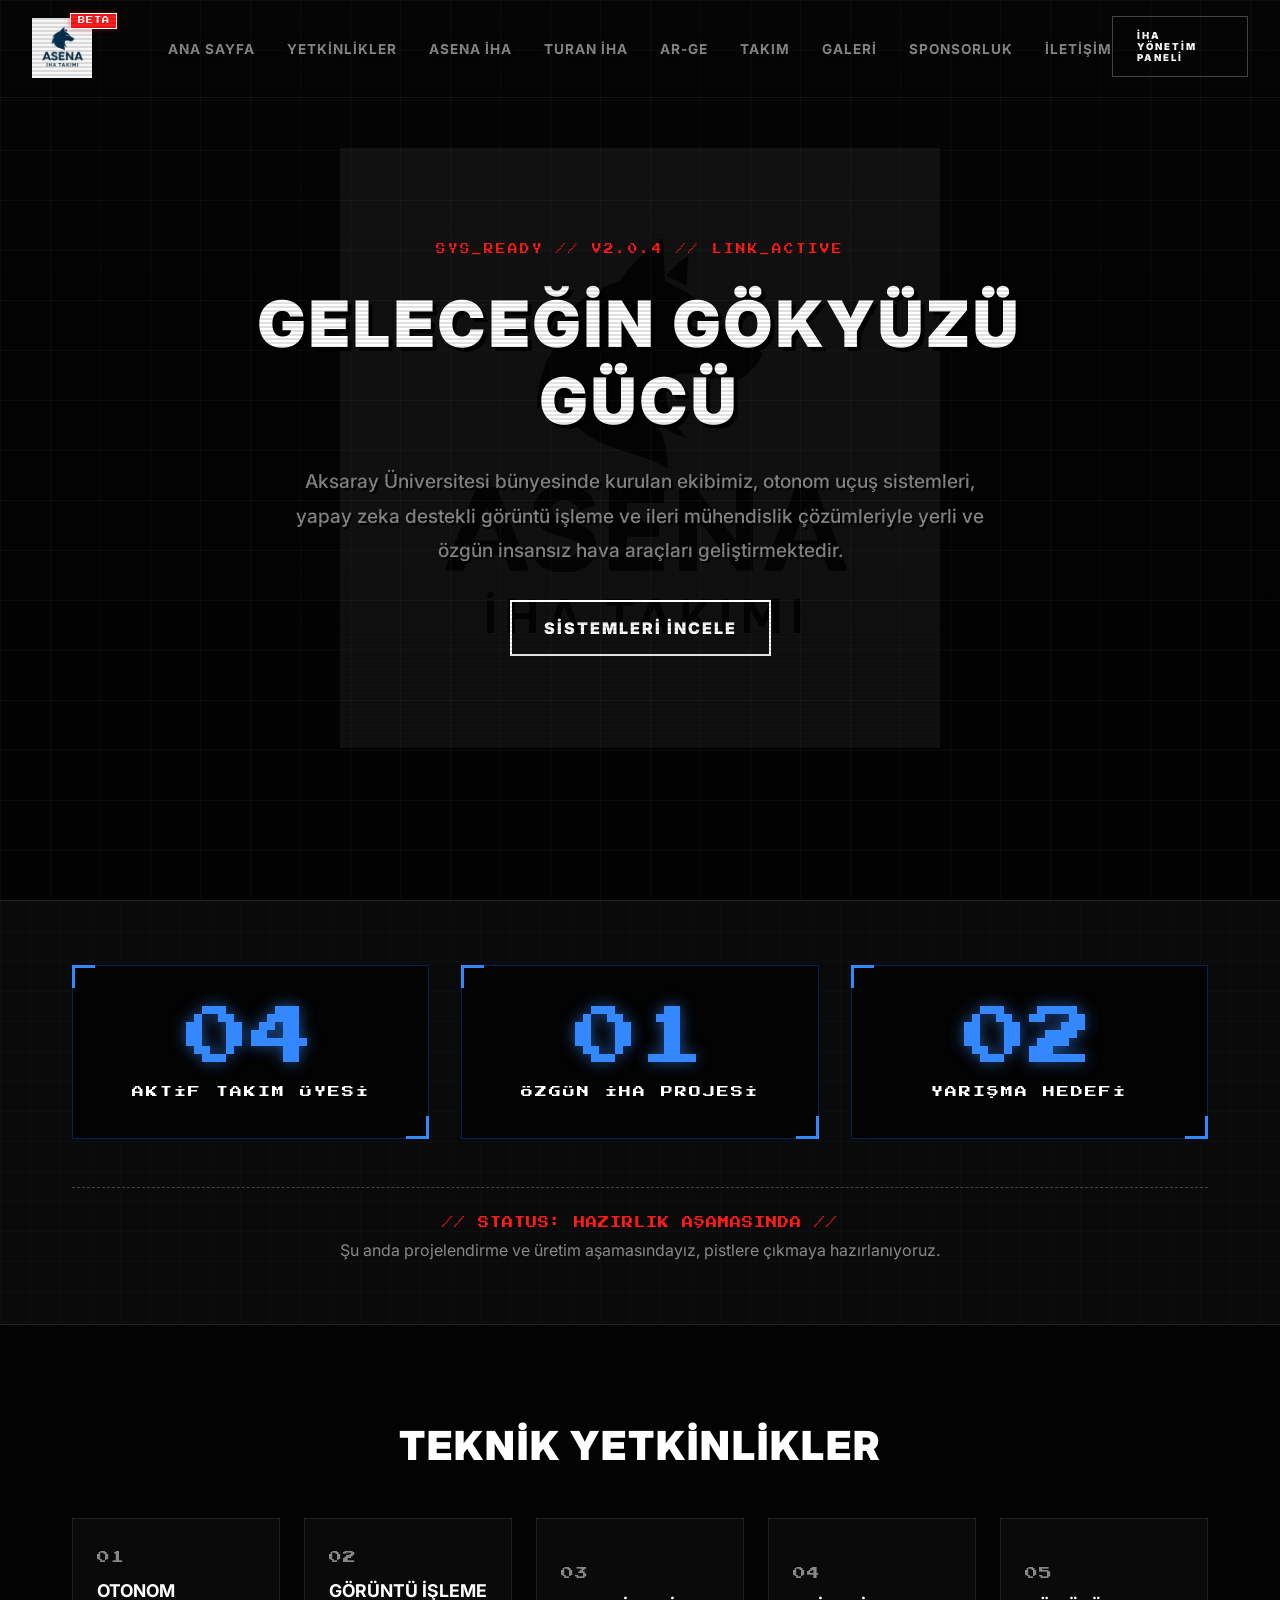
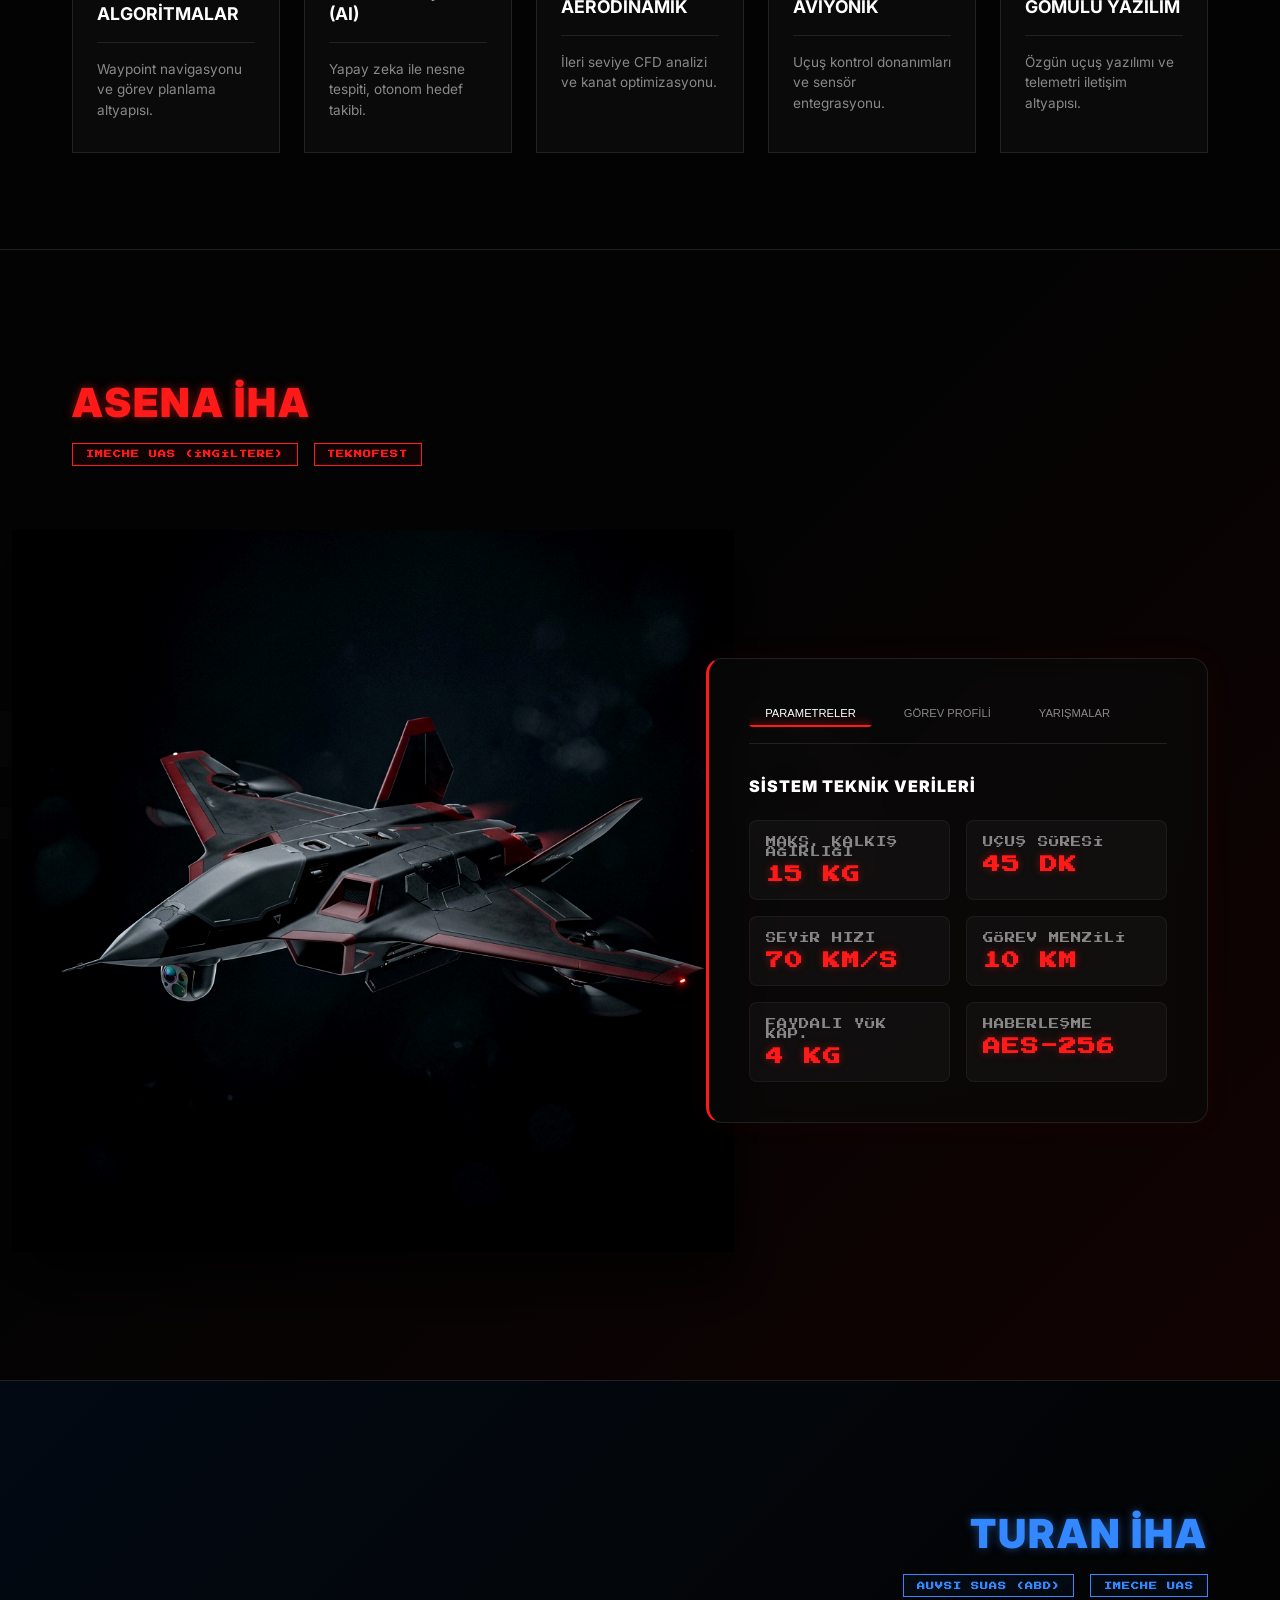
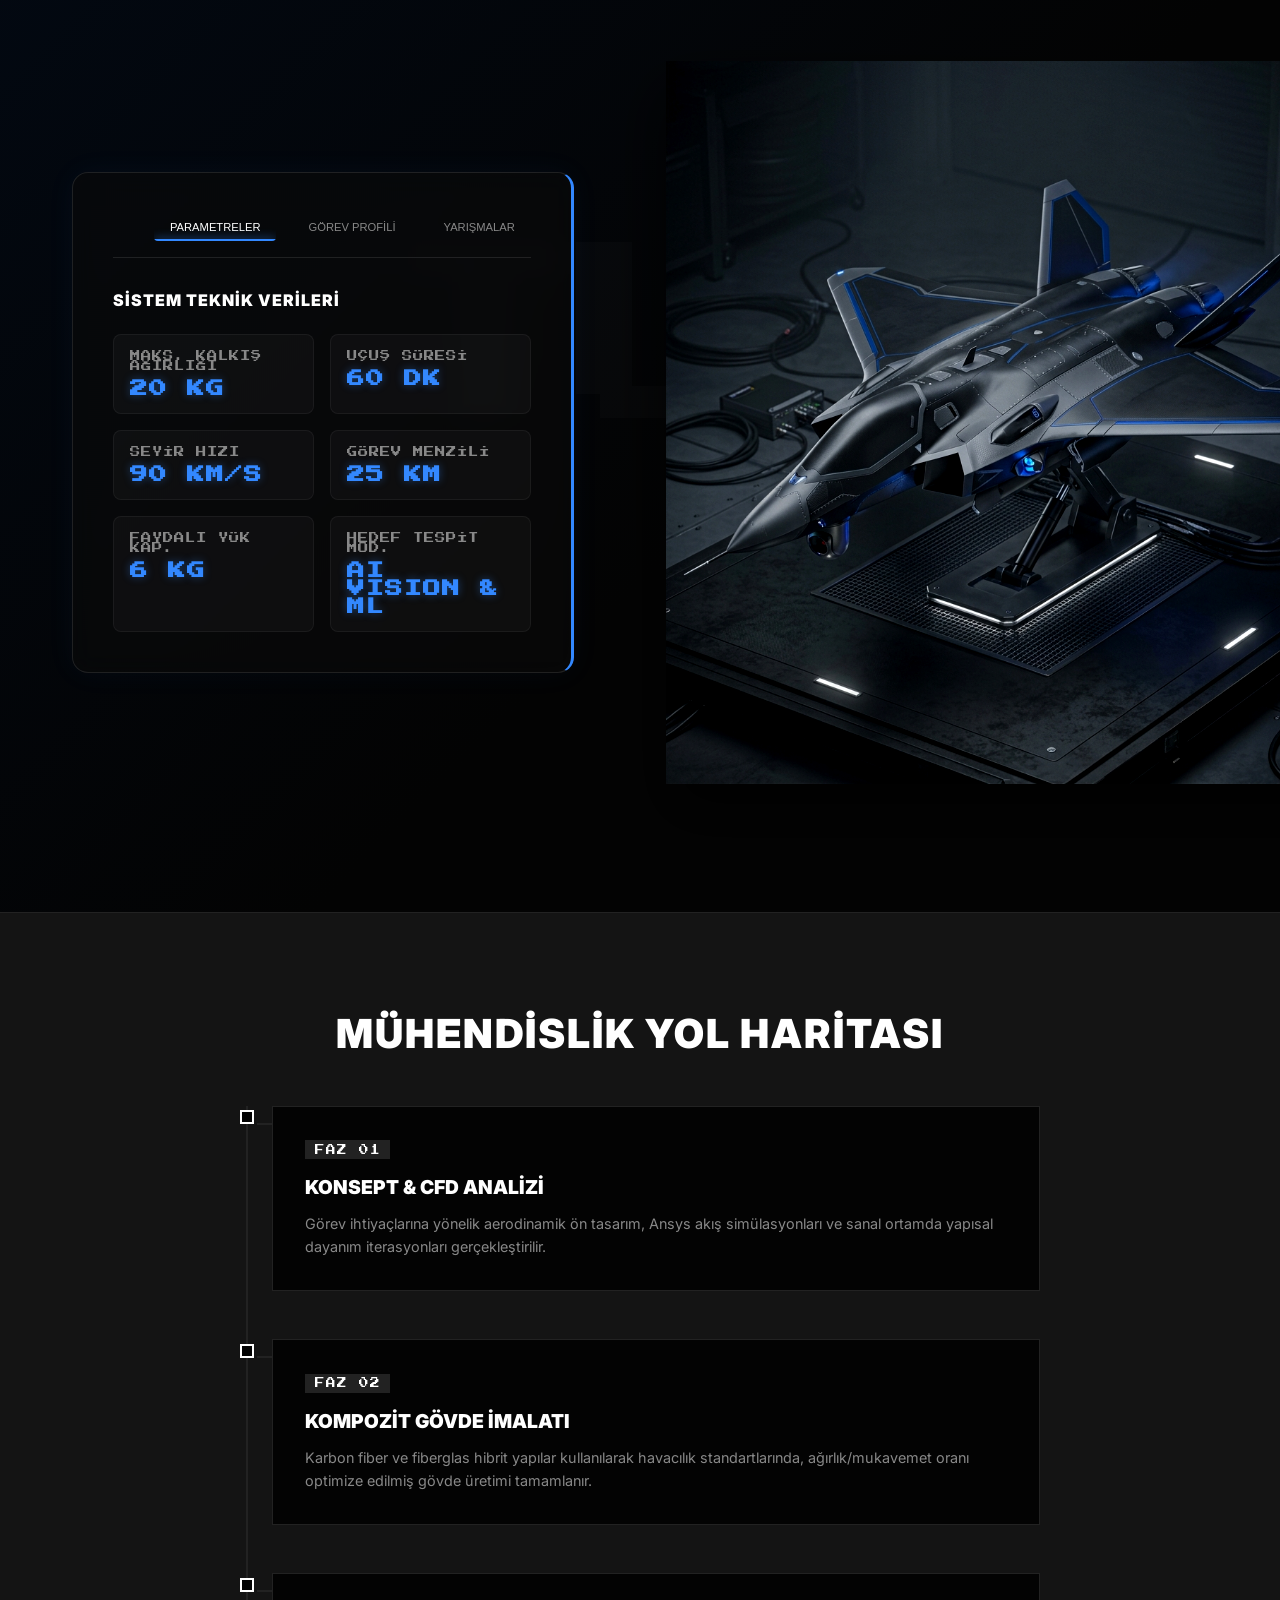
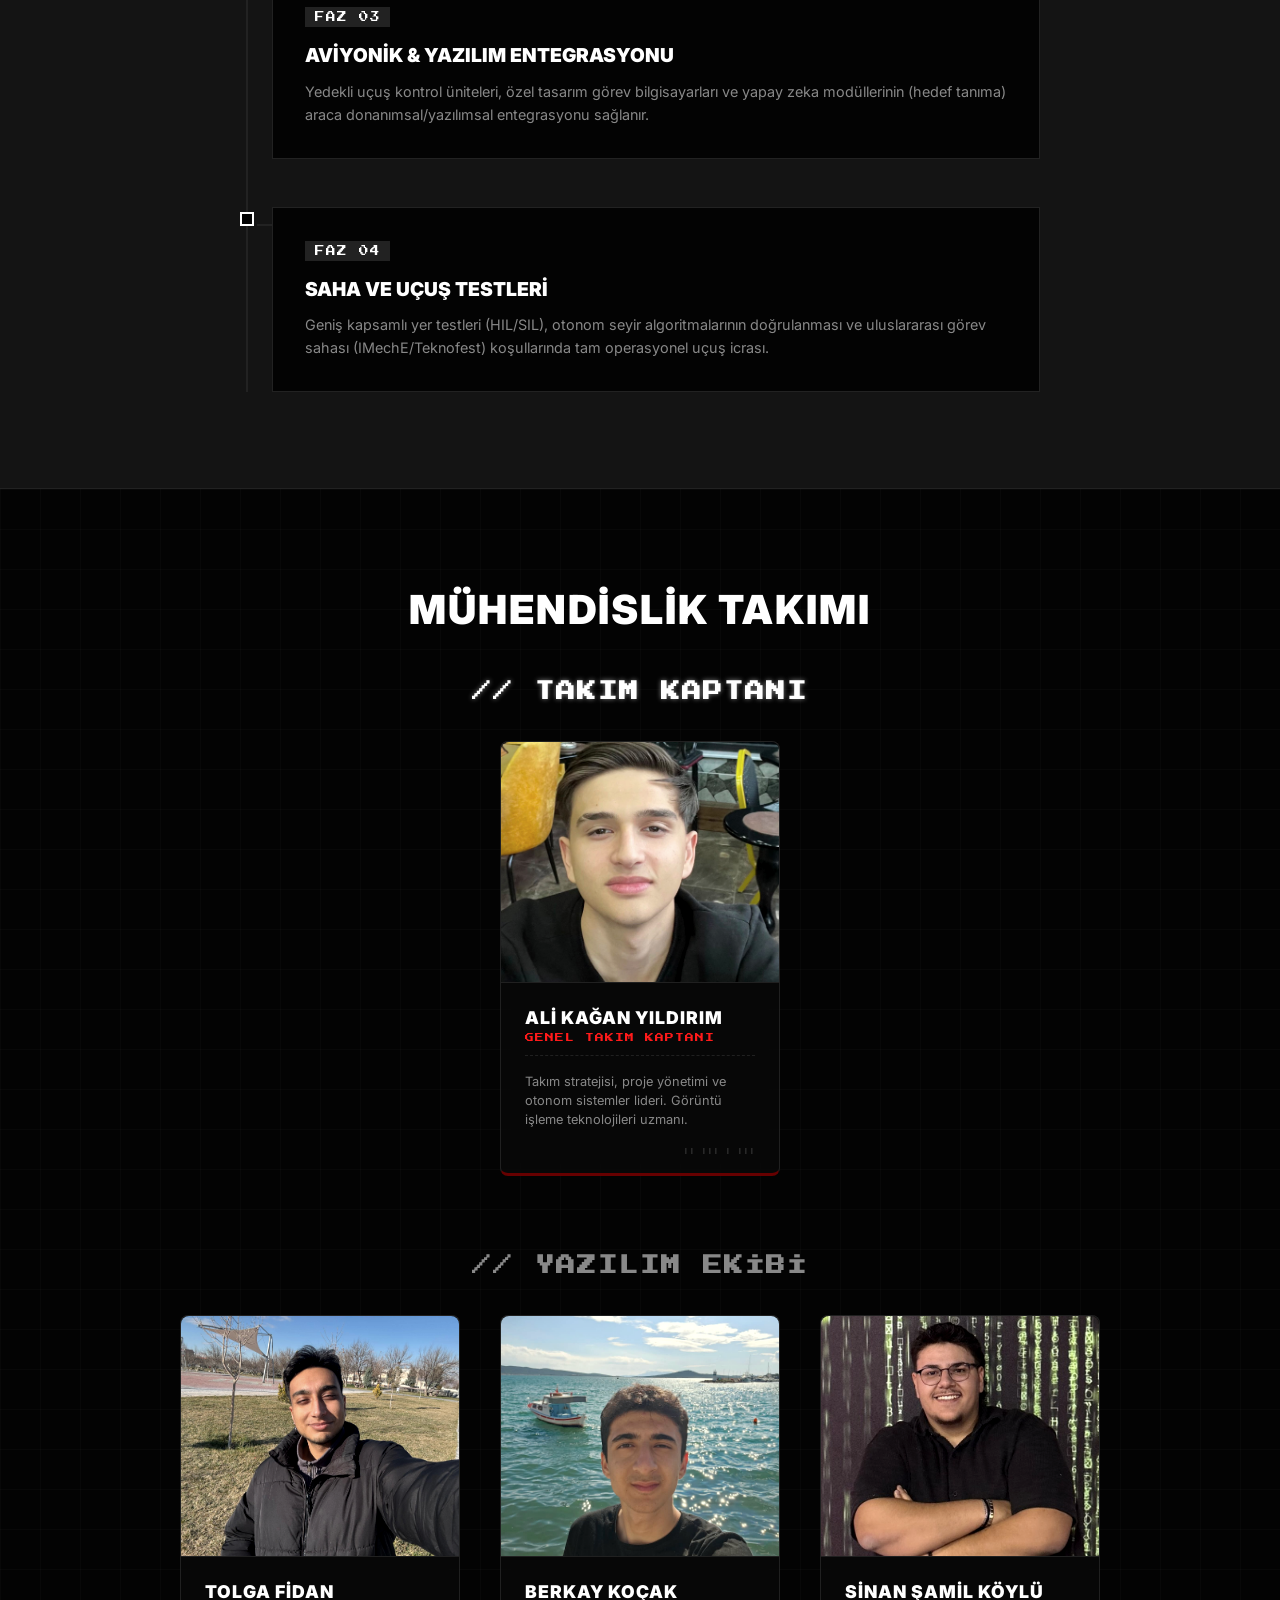
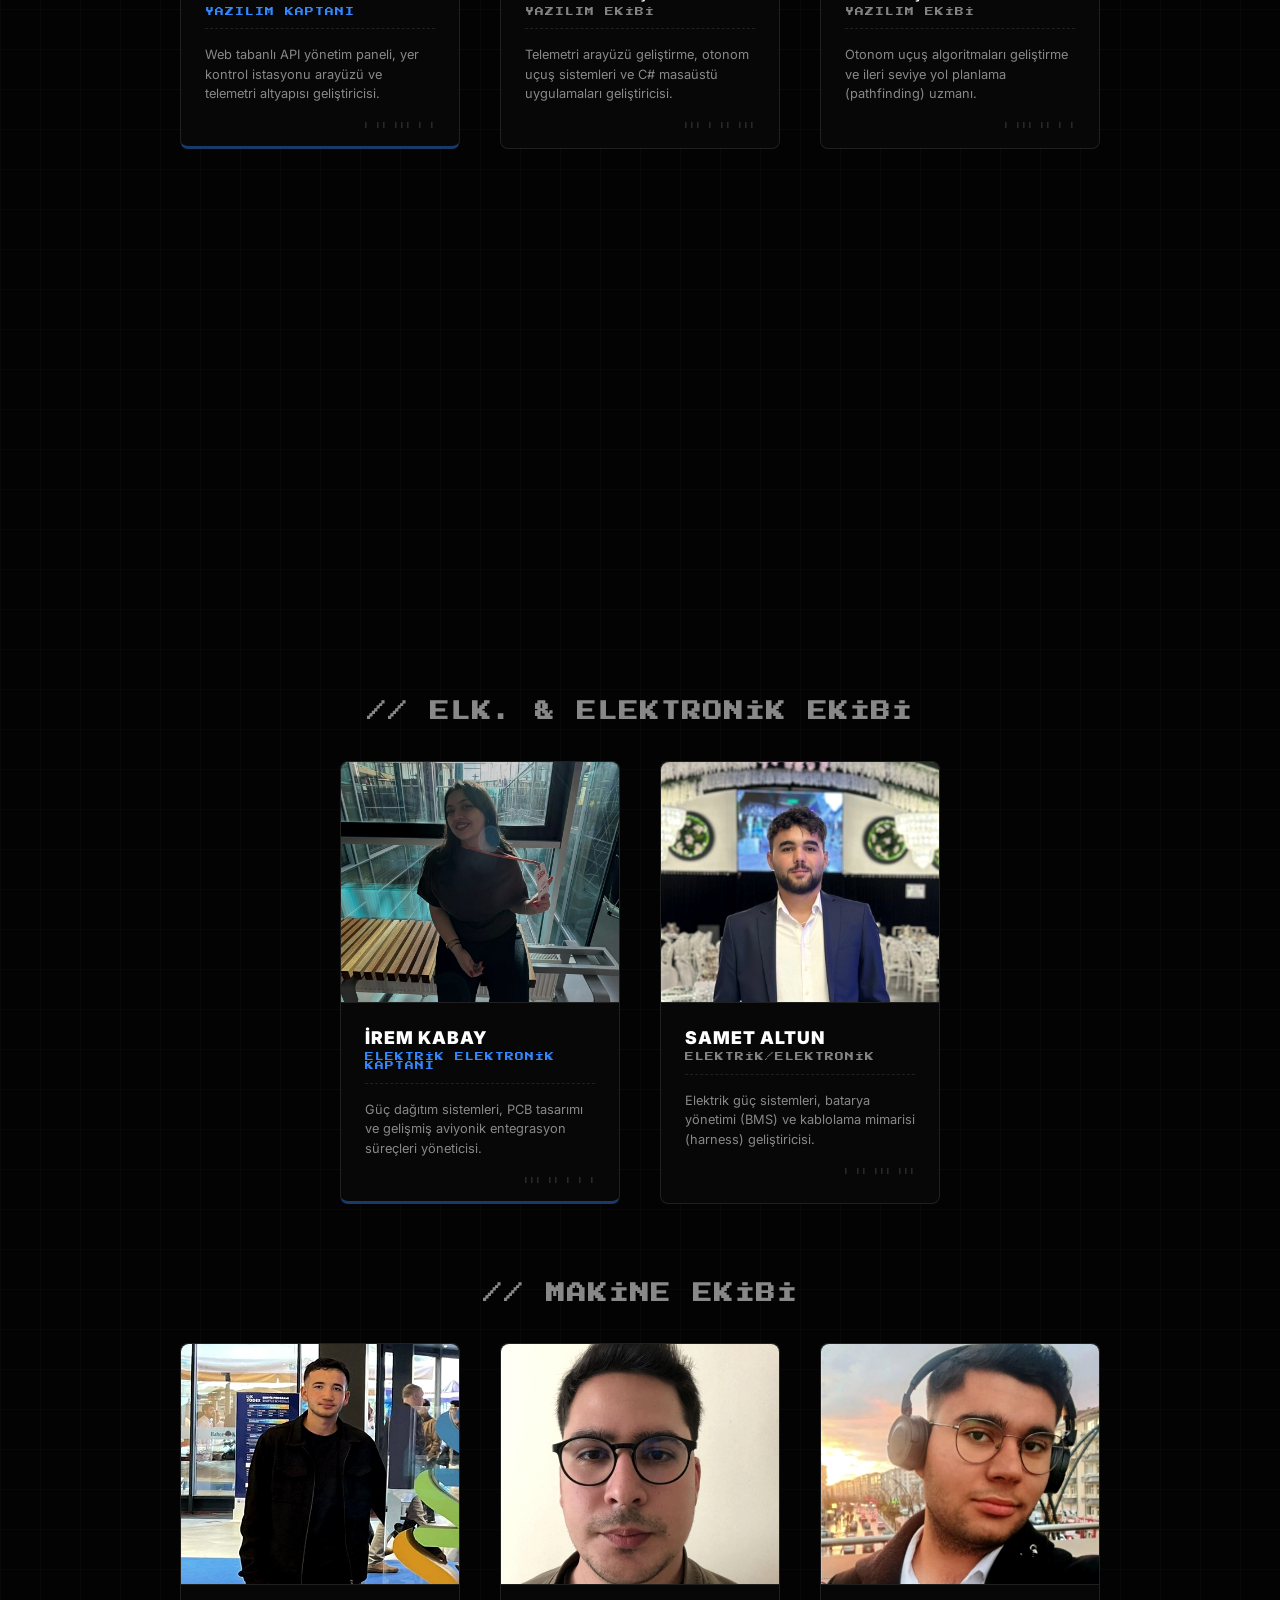
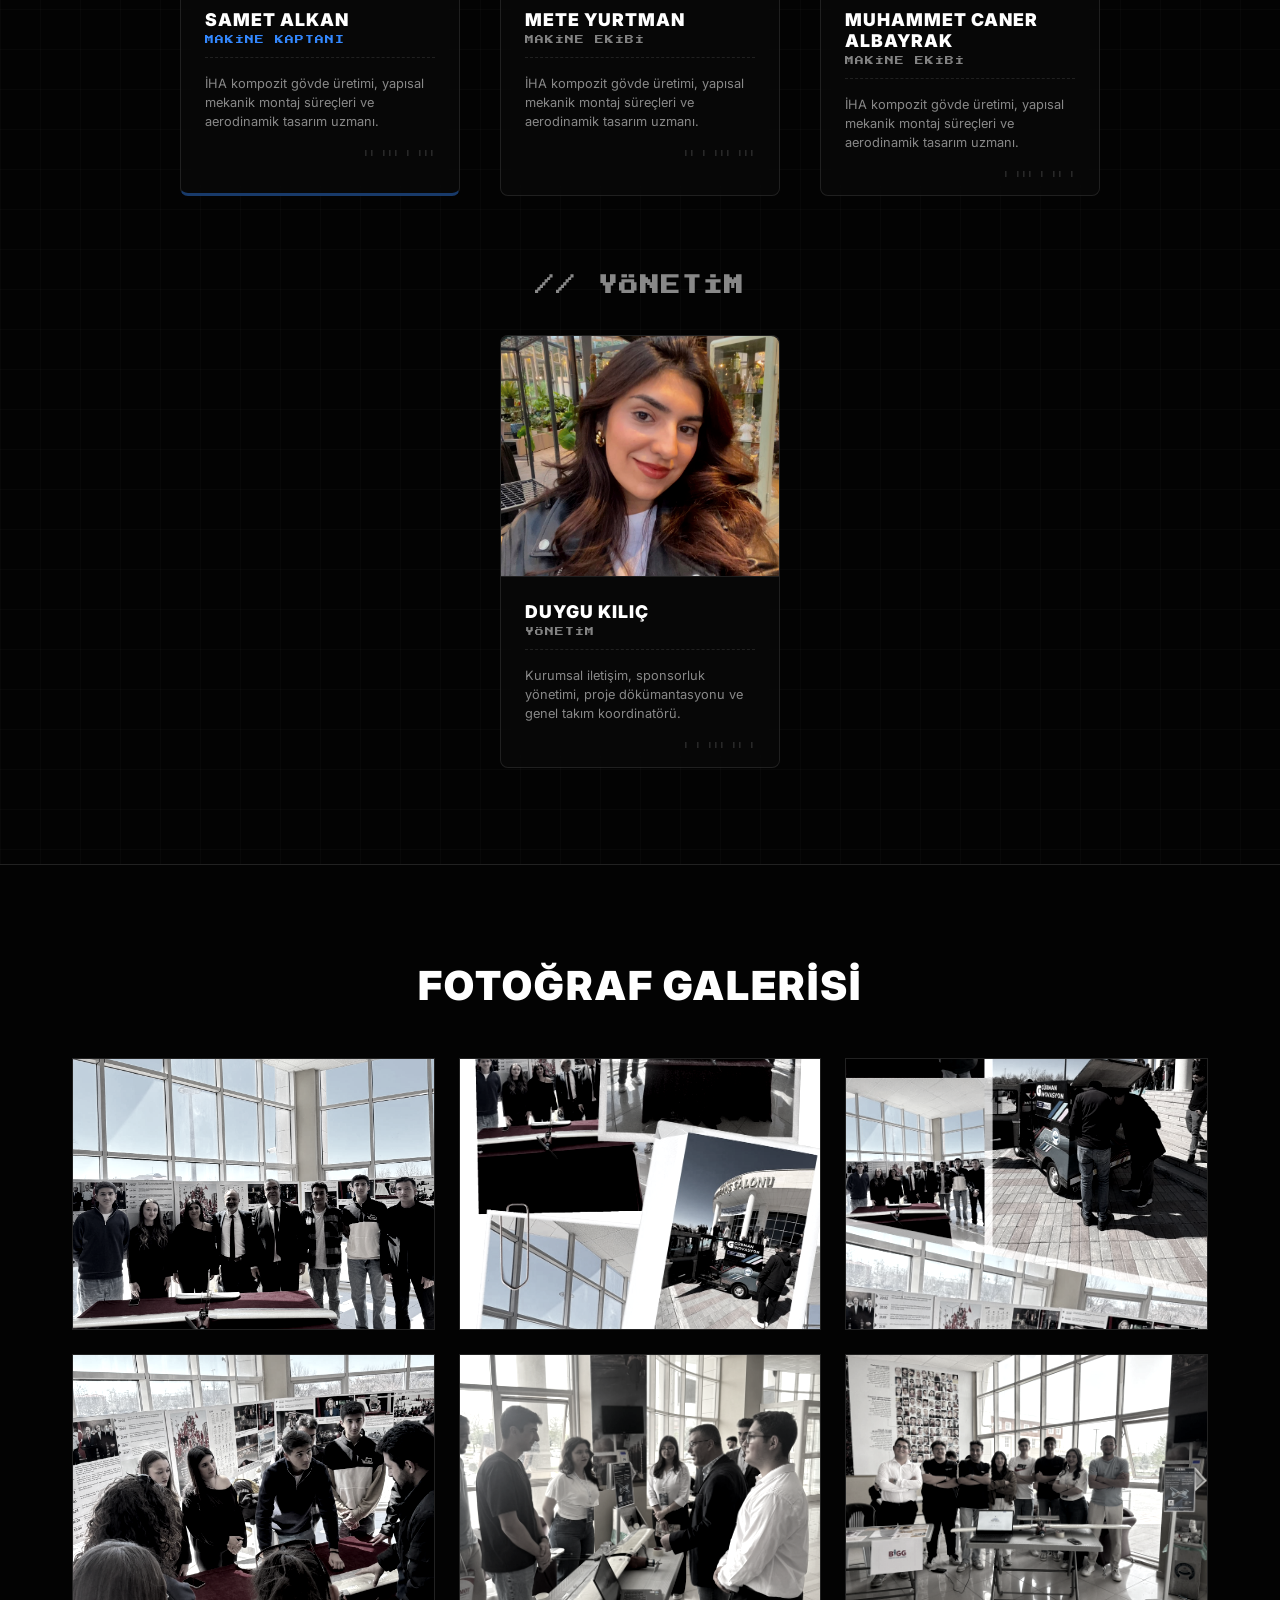
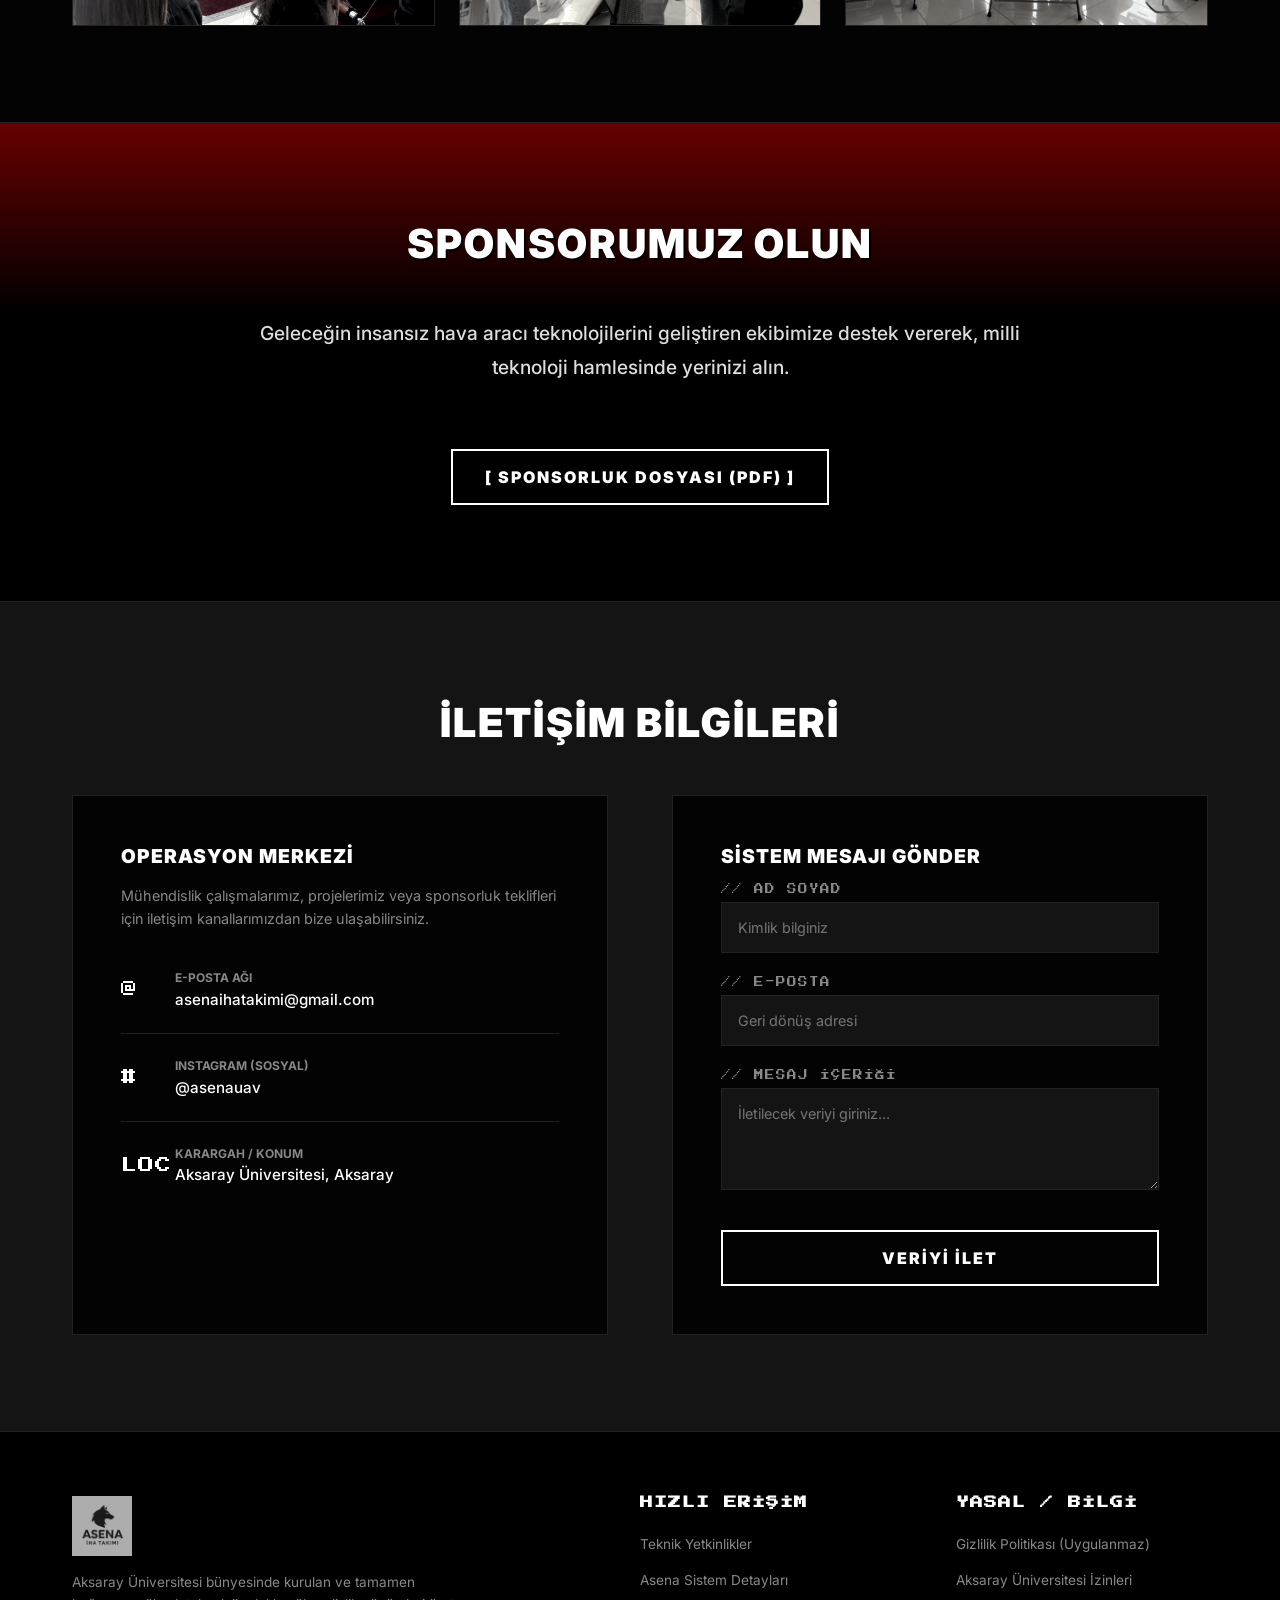
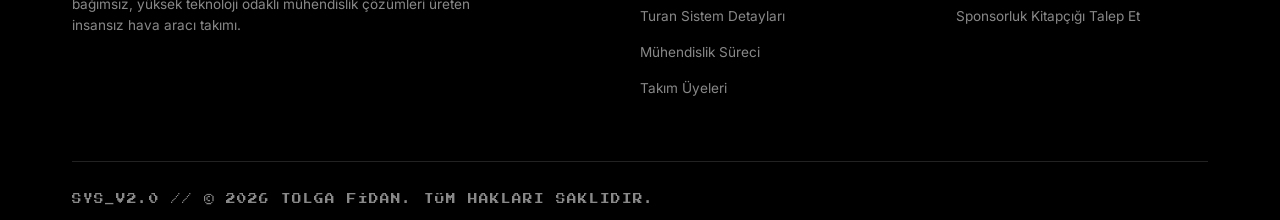
==== commit d17c933a: "Add files via upload" ====
--- a/index.html
+++ b/index.html
@@ -436,7 +436,7 @@
 
                     <div class="team-card">
                         <div class="team-img-wrapper">
-                            <img src="assets/images/team/berkay_kocak/berkay3.jpeg" alt="Berkay Koçak" class="team-img">
+                            <img src="assets/images/team/berkay_kocak/berkay4.jpeg" alt="Berkay Koçak" class="team-img">
                             <div class="scanline-overlay"></div>
                         </div>
                         <div class="team-info">
@@ -514,7 +514,7 @@
 
                     <div class="team-card">
                         <div class="team-img-wrapper">
-                            <img src="assets/images/team_placeholder.png" alt="Samet Altun" class="team-img">
+                            <img src="assets/images/team/samet_altun/samet.jpeg" alt="Samet Altun" class="team-img">
                             <div class="scanline-overlay"></div>
                         </div>
                         <div class="team-info">
@@ -541,6 +541,34 @@
                             <div class="id-barcode">|| ||| | |||</div>
                             <h4 class="team-name">Samet Alkan</h4>
                             <p class="team-role pixel-font" style="color: var(--turan-blue);">Makine Kaptanı</p>
+                            <p class="team-desc">İHA kompozit gövde üretimi, yapısal mekanik montaj süreçleri ve
+                                aerodinamik tasarım uzmanı.</p>
+                        </div>
+                    </div>
+
+                    <div class="team-card">
+                        <div class="team-img-wrapper">
+                            <img src="assets/images/team/mete_yurtman/mete.jpeg" alt="Mete Yurtman" class="team-img">
+                            <div class="scanline-overlay"></div>
+                        </div>
+                        <div class="team-info">
+                            <div class="id-barcode">|| | ||| |||</div>
+                            <h4 class="team-name">Mete Yurtman</h4>
+                            <p class="team-role pixel-font">Makine Ekibi</p>
+                            <p class="team-desc">İHA kompozit gövde üretimi, yapısal mekanik montaj süreçleri ve
+                                aerodinamik tasarım uzmanı.</p>
+                        </div>
+                    </div>
+
+                    <div class="team-card">
+                        <div class="team-img-wrapper">
+                            <img src="assets/images/team/muhammed_caner_albayrak/caner.jpeg" alt="Muhammet Caner Albayrak" class="team-img">
+                            <div class="scanline-overlay"></div>
+                        </div>
+                        <div class="team-info">
+                            <div class="id-barcode">| ||| | || |</div>
+                            <h4 class="team-name">Muhammet Caner Albayrak</h4>
+                            <p class="team-role pixel-font">Makine Ekibi</p>
                             <p class="team-desc">İHA kompozit gövde üretimi, yapısal mekanik montaj süreçleri ve
                                 aerodinamik tasarım uzmanı.</p>
                         </div>
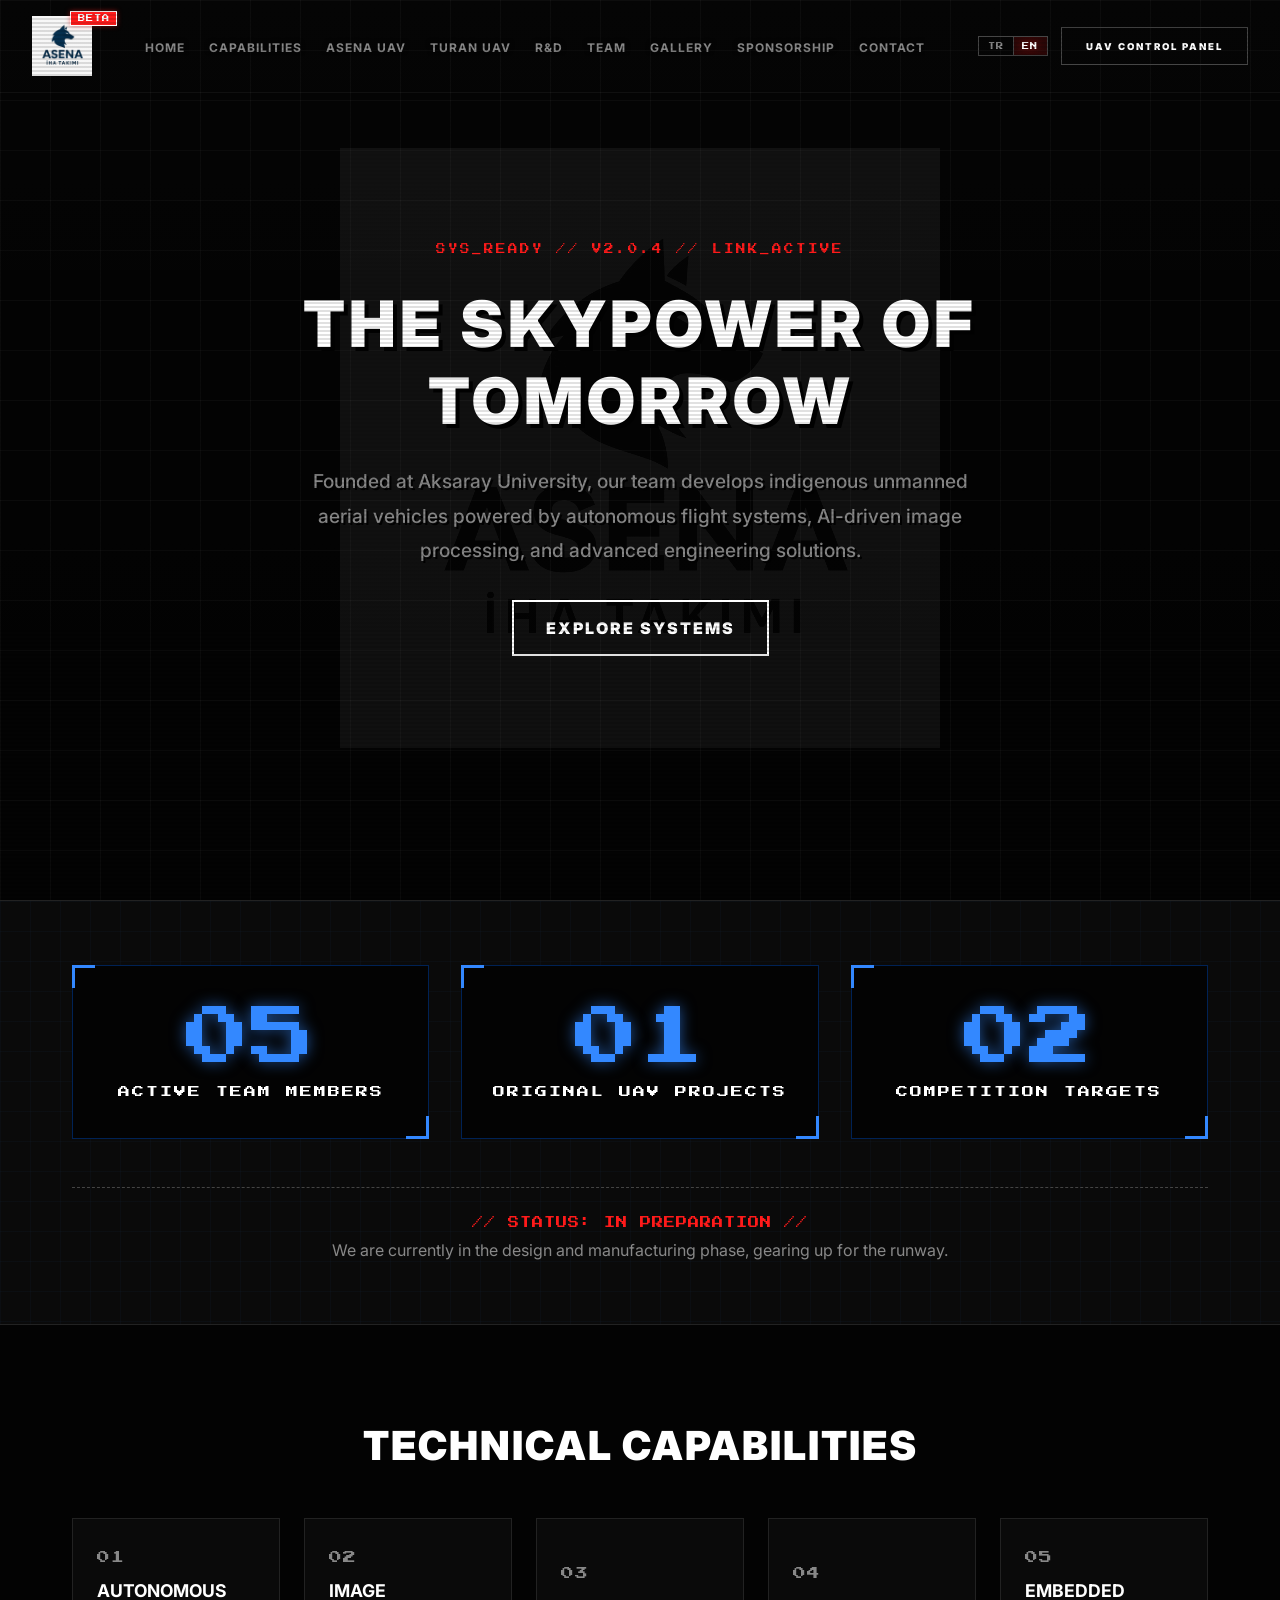
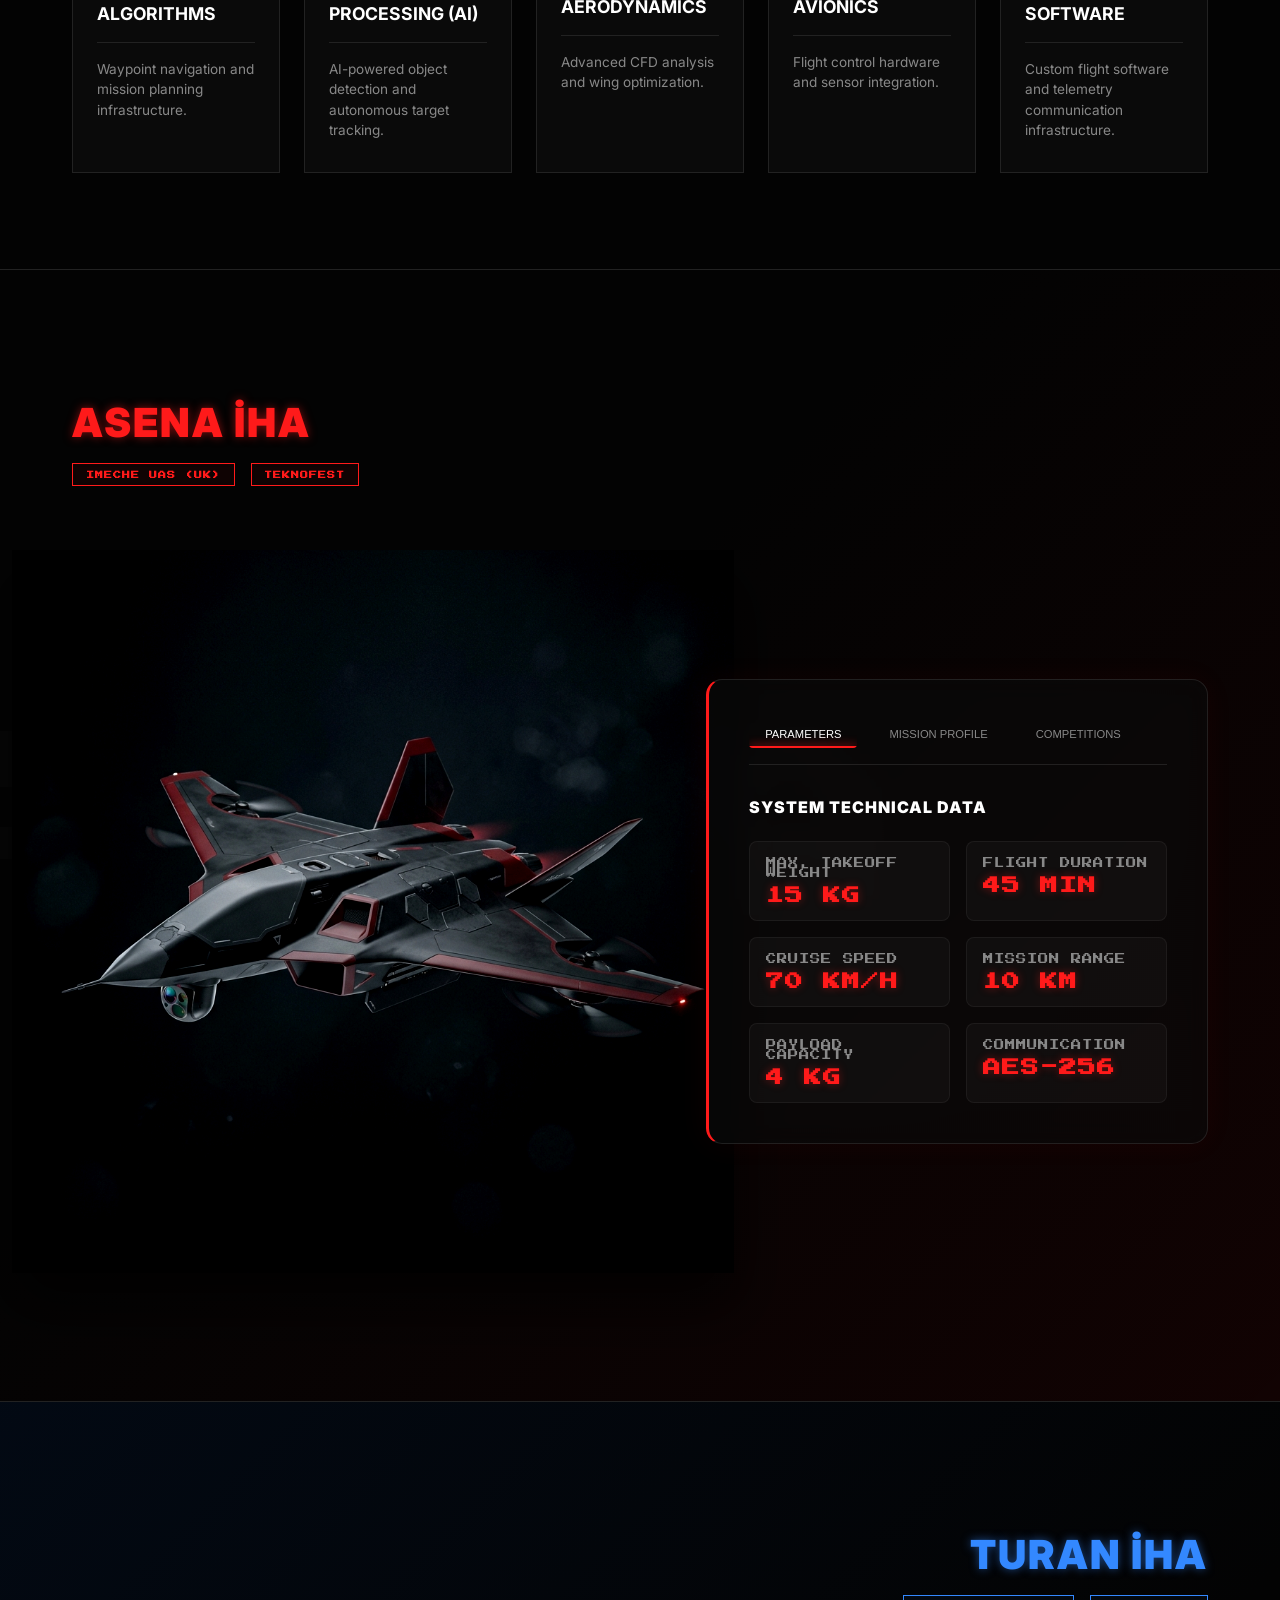
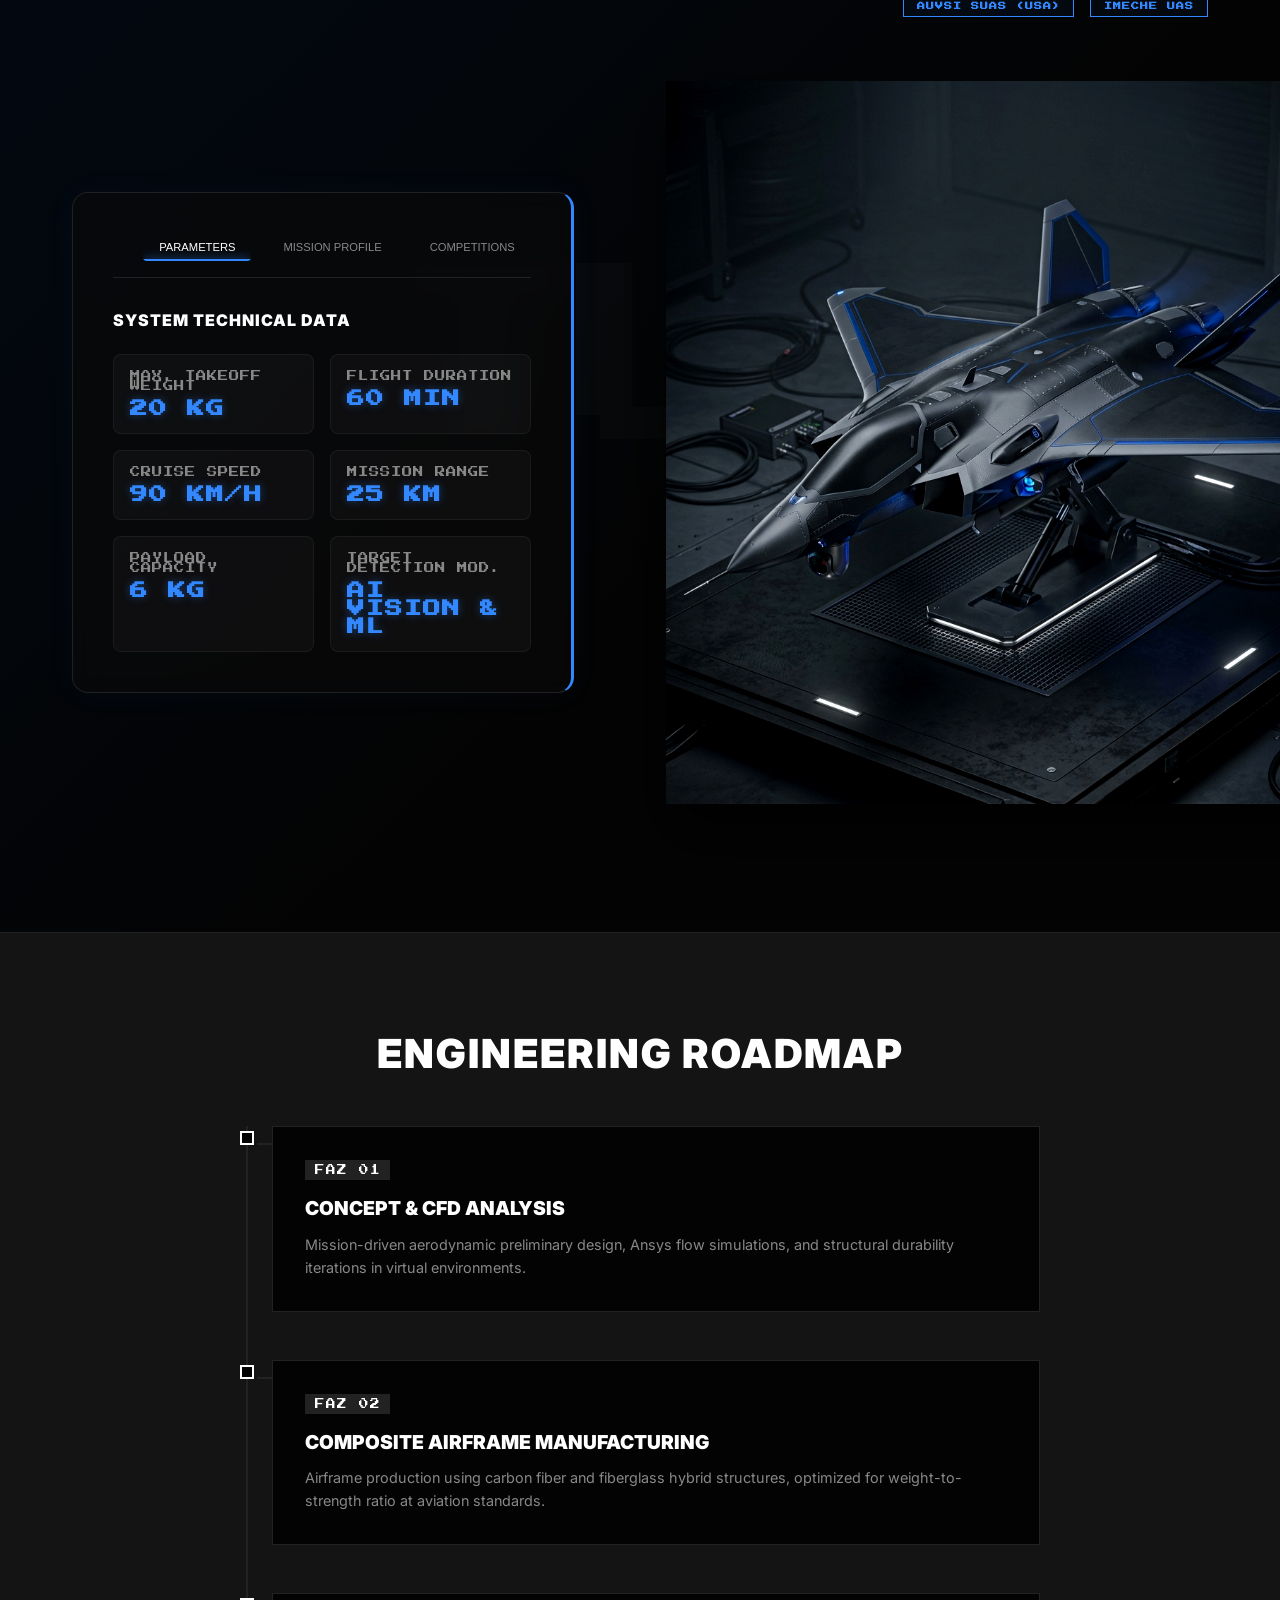
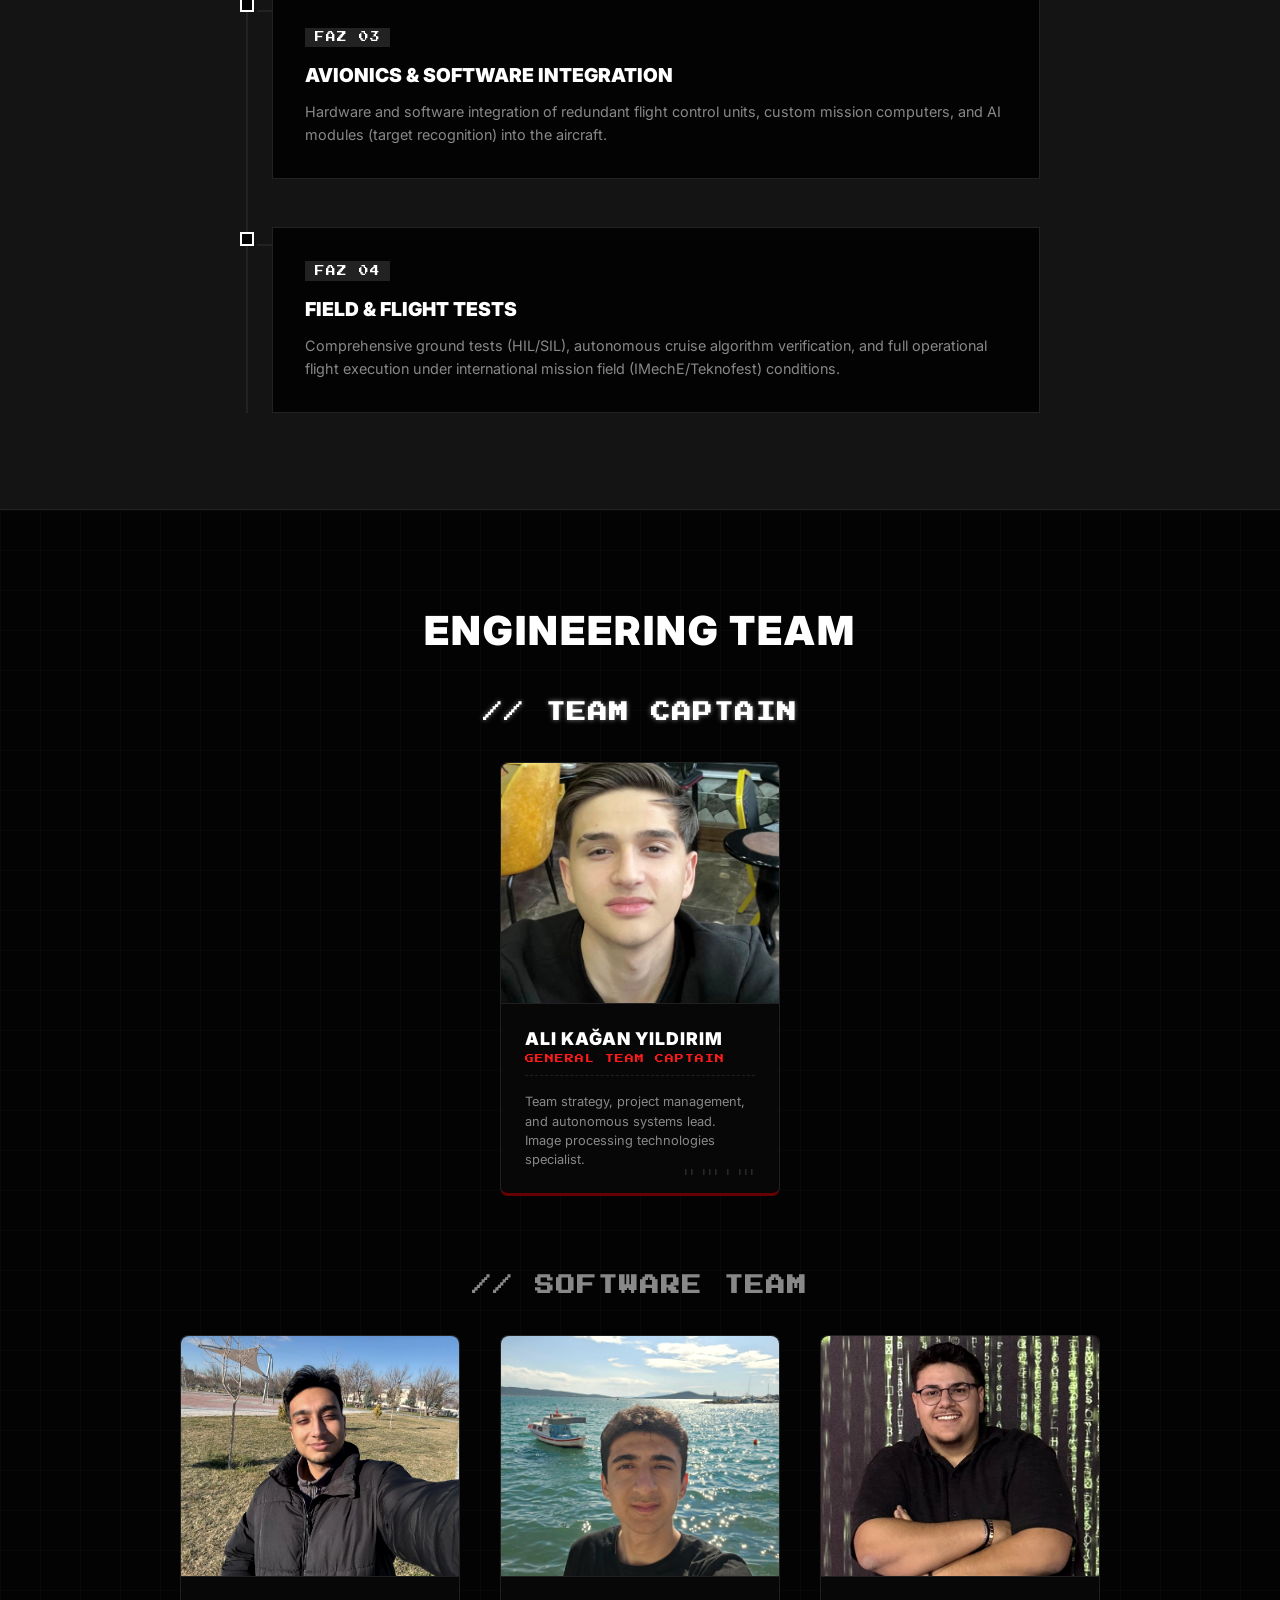
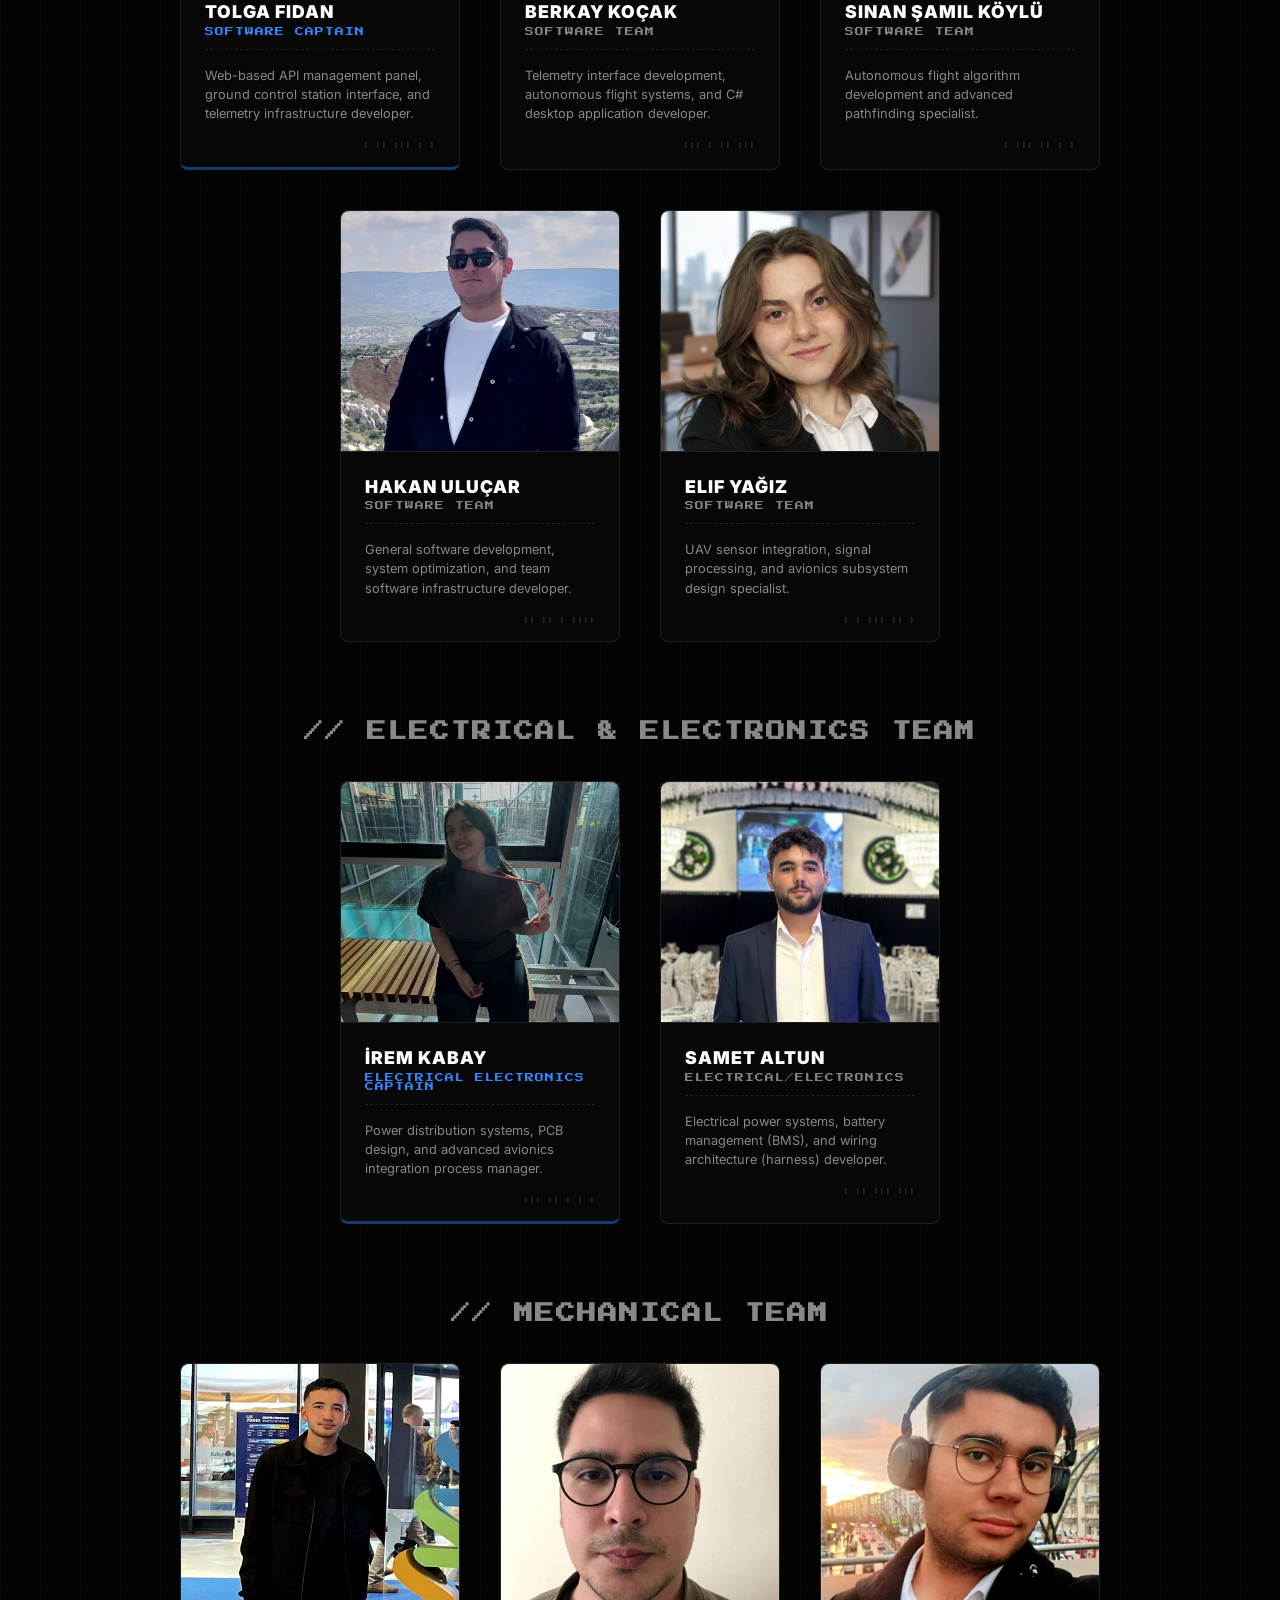
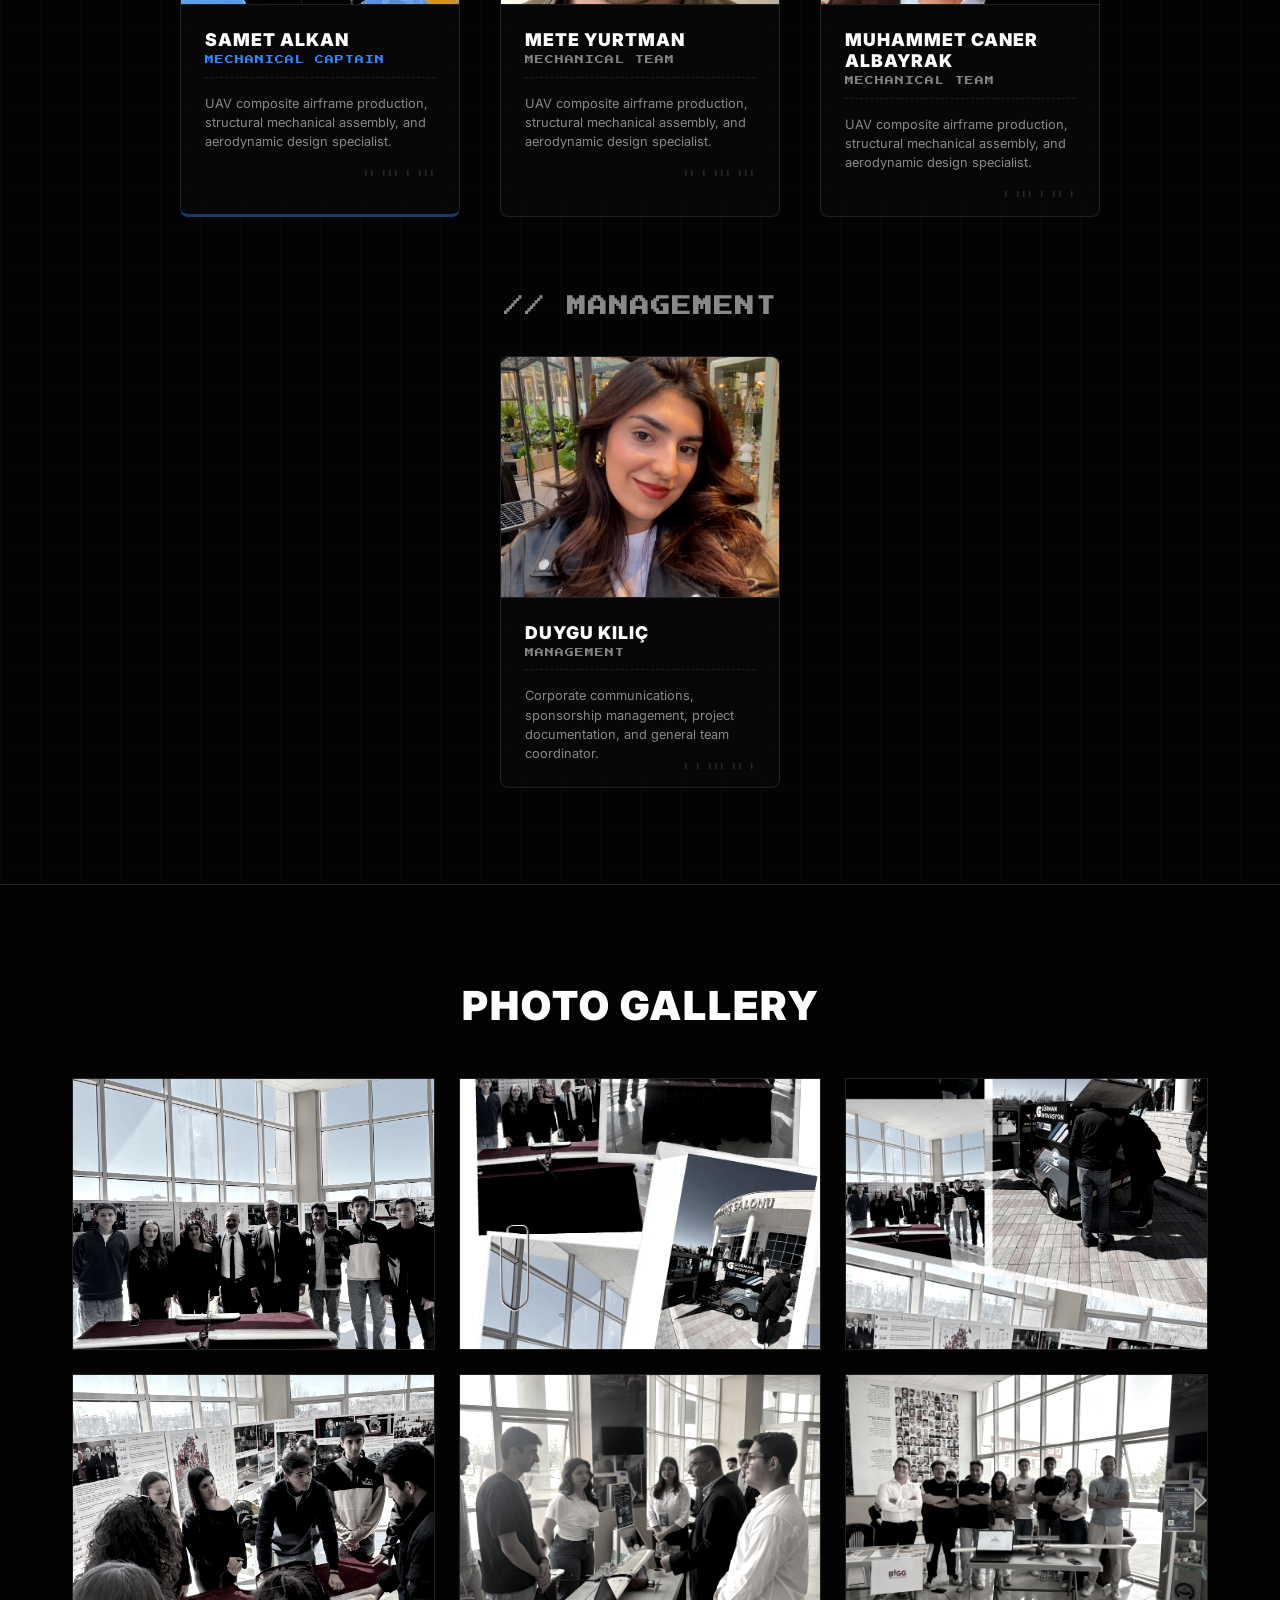
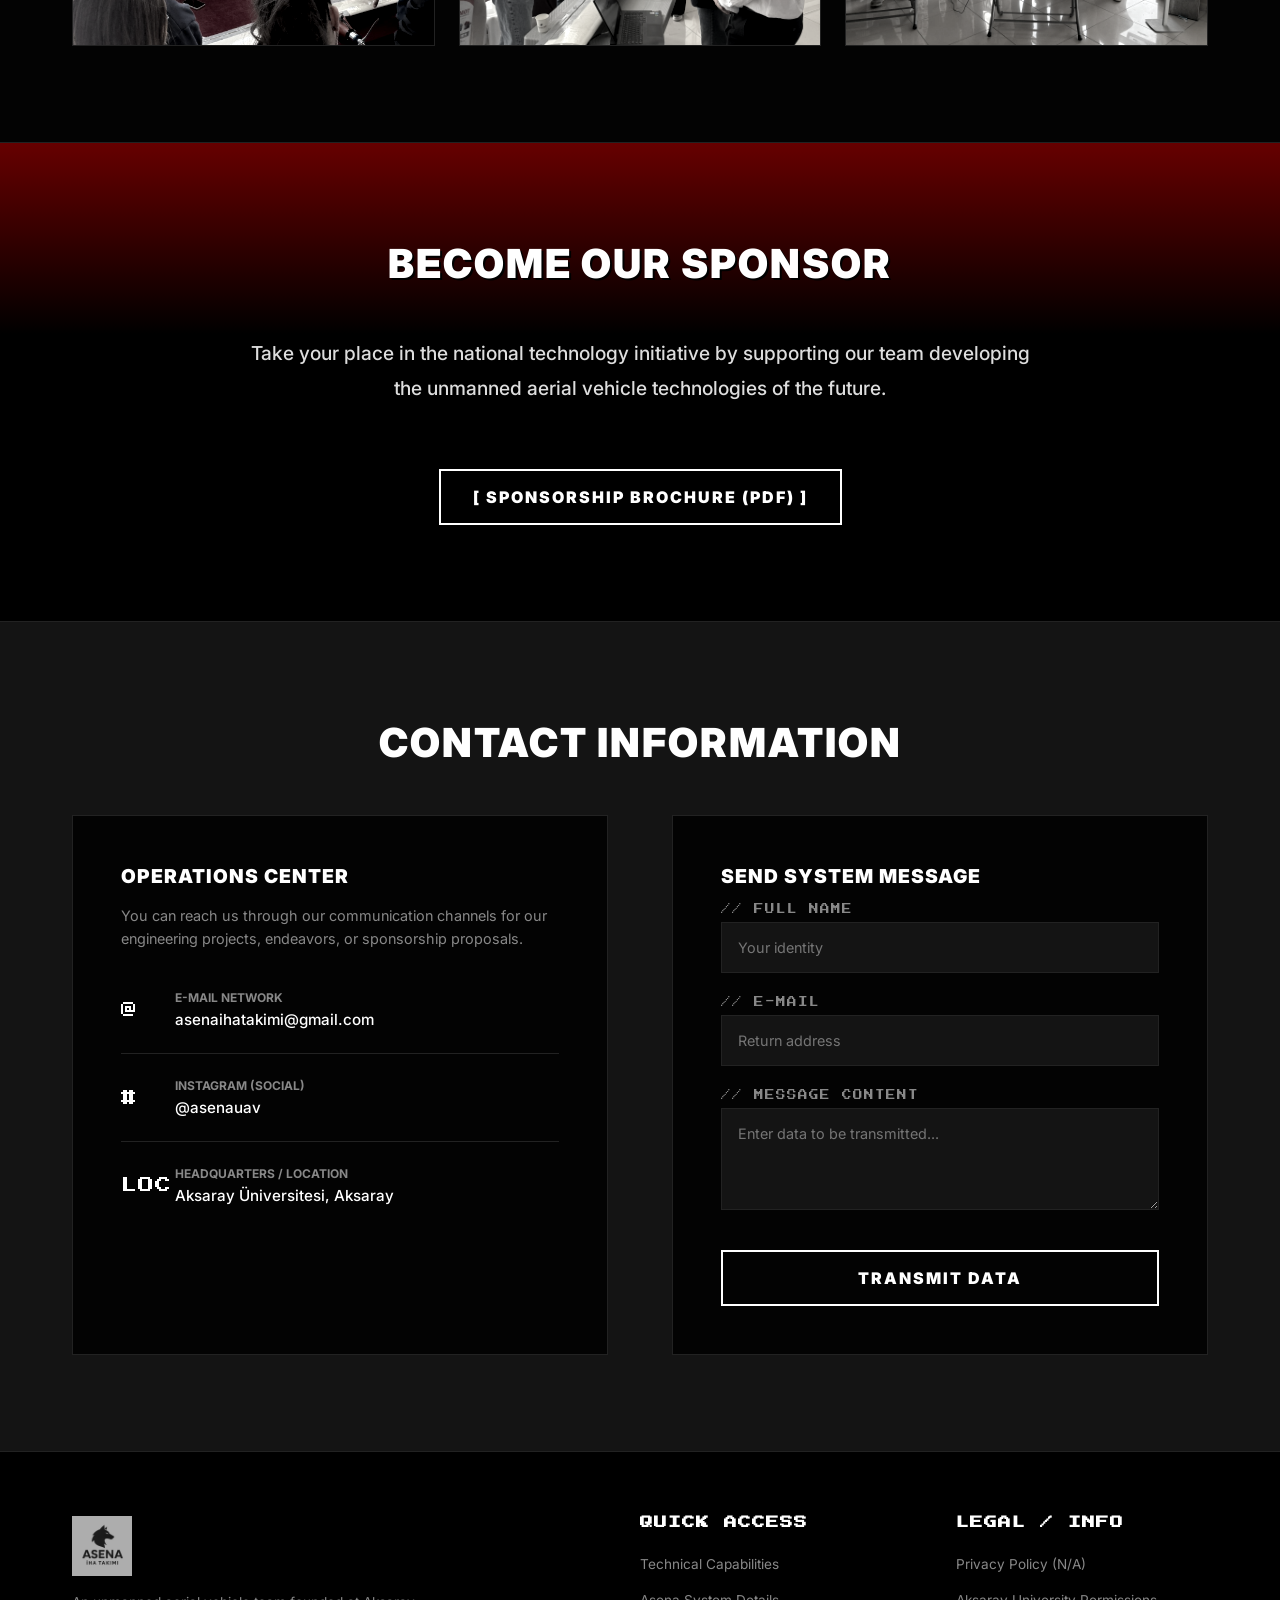
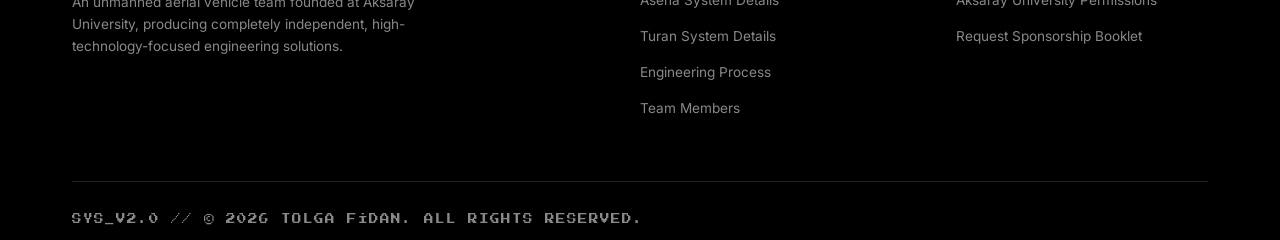
==== commit 40d34efb: "Add files via upload" ====
--- a/index.html
+++ b/index.html
@@ -34,18 +34,23 @@
                 <span class="beta-badge pixel-font">BETA</span>
             </div>
             <ul class="nav-links">
-                <li><a href="#hero">Ana Sayfa</a></li>
-                <li><a href="#tech">Yetkinlikler</a></li>
-                <li><a href="#asena">Asena İHA</a></li>
-                <li><a href="#turan">Turan İHA</a></li>
-                <li><a href="#roadmap">Ar-Ge</a></li>
-                <li><a href="#team">Takım</a></li>
-                <li><a href="#gallery">Galeri</a></li>
-                <li><a href="#sponsorship">Sponsorluk</a></li>
-                <li><a href="#contact">İletişim</a></li>
+                <li><a href="#hero" data-i18n="nav-home">Ana Sayfa</a></li>
+                <li><a href="#tech" data-i18n="nav-tech">Yetkinlikler</a></li>
+                <li><a href="#asena" data-i18n="nav-asena">Asena İHA</a></li>
+                <li><a href="#turan" data-i18n="nav-turan">Turan İHA</a></li>
+                <li><a href="#roadmap" data-i18n="nav-roadmap">Ar-Ge</a></li>
+                <li><a href="#team" data-i18n="nav-team">Takım</a></li>
+                <li><a href="#gallery" data-i18n="nav-gallery">Galeri</a></li>
+                <li><a href="#sponsorship" data-i18n="nav-sponsorship">Sponsorluk</a></li>
+                <li><a href="#contact" data-i18n="nav-contact">İletişim</a></li>
             </ul>
             <div class="nav-actions">
-                <a href="api-panel.html" target="_blank" class="btn btn-panel pixel-font" style="font-size: 0.6rem;">İHA
+                <div class="lang-toggle pixel-font">
+                    <button id="lang-tr" class="lang-btn">TR</button>
+                    <button id="lang-en" class="lang-btn active">EN</button>
+                </div>
+                <a href="api-panel.html" target="_blank" class="btn btn-panel pixel-font" style="font-size: 0.6rem;"
+                    data-i18n="nav-panel">İHA
                     Yönetim Paneli</a>
             </div>
         </div>
@@ -63,13 +68,13 @@
                 style="margin-bottom: 2rem; color: var(--asena-red); font-size: 0.6rem; letter-spacing: 2px;">
                 SYS_READY // V2.0.4 // LINK_ACTIVE
             </div>
-            <h1 class="hero-title">GELECEĞİN GÖKYÜZÜ GÜCÜ</h1>
-            <p class="hero-desc">
+            <h1 class="hero-title" data-i18n="hero-title">GELECEĞİN GÖKYÜZÜ GÜCÜ</h1>
+            <p class="hero-desc" data-i18n="hero-desc">
                 Aksaray Üniversitesi bünyesinde kurulan ekibimiz, otonom uçuş sistemleri,
                 yapay zeka destekli görüntü işleme ve ileri mühendislik çözümleriyle
                 yerli ve özgün insansız hava araçları geliştirmektedir.
             </p>
-            <a href="#tech" class="btn btn-outline-white">SİSTEMLERİ İNCELE</a>
+            <a href="#tech" class="btn btn-outline-white" data-i18n="hero-cta">SİSTEMLERİ İNCELE</a>
         </div>
         <div class="grid-overlay"></div>
     </section>
@@ -80,21 +85,23 @@
             <div class="stats-grid">
                 <div class="stat-card">
                     <div class="stat-number pixel-font" data-target="10">00</div>
-                    <div class="stat-label pixel-font">AKTİF TAKIM ÜYESİ</div>
+                    <div class="stat-label pixel-font" data-i18n="stat-label-1">AKTİF TAKIM ÜYESİ</div>
                 </div>
                 <div class="stat-card">
                     <div class="stat-number pixel-font" data-target="2">00</div>
-                    <div class="stat-label pixel-font">ÖZGÜN İHA PROJESİ</div>
+                    <div class="stat-label pixel-font" data-i18n="stat-label-2">ÖZGÜN İHA PROJESİ</div>
                 </div>
                 <div class="stat-card">
                     <div class="stat-number pixel-font" data-target="3">00</div>
-                    <div class="stat-label pixel-font">YARIŞMA HEDEFİ</div>
+                    <div class="stat-label pixel-font" data-i18n="stat-label-3">YARIŞMA HEDEFİ</div>
                 </div>
             </div>
             <div class="stat-disclaimer center-text">
-                <span class="pixel-font" style="color: var(--asena-red); font-size: 0.7rem;">// STATUS: HAZIRLIK
+                <span class="pixel-font" style="color: var(--asena-red); font-size: 0.7rem;"
+                    data-i18n="stat-status">// STATUS: HAZIRLIK
                     AŞAMASINDA //</span><br>
-                <span style="display: inline-block; margin-top: 0.5rem; color: var(--text-secondary);">Şu anda
+                <span style="display: inline-block; margin-top: 0.5rem; color: var(--text-secondary);"
+                    data-i18n="stat-disclaimer">Şu anda
                     projelendirme ve üretim aşamasındayız, pistlere çıkmaya hazırlanıyoruz.</span>
             </div>
         </div>
@@ -103,43 +110,43 @@
     <!-- Technical Capabilities -->
     <section id="tech" class="tech-section">
         <div class="container">
-            <h2 class="section-title center-text">TEKNİK YETKİNLİKLER</h2>
+            <h2 class="section-title center-text" data-i18n="tech-title">TEKNİK YETKİNLİKLER</h2>
 
             <div class="tech-grid">
                 <div class="tech-card">
                     <div class="tech-header">
                         <span class="tech-icon pixel-font">01</span>
-                        <h3>Otonom Algoritmalar</h3>
-                    </div>
-                    <p>Waypoint navigasyonu ve görev planlama altyapısı.</p>
+                        <h3 data-i18n="tech-1-title">Otonom Algoritmalar</h3>
+                    </div>
+                    <p data-i18n="tech-1-desc">Waypoint navigasyonu ve görev planlama altyapısı.</p>
                 </div>
                 <div class="tech-card">
                     <div class="tech-header">
                         <span class="tech-icon pixel-font">02</span>
-                        <h3>Görüntü İşleme (AI)</h3>
-                    </div>
-                    <p>Yapay zeka ile nesne tespiti, otonom hedef takibi.</p>
+                        <h3 data-i18n="tech-2-title">Görüntü İşleme (AI)</h3>
+                    </div>
+                    <p data-i18n="tech-2-desc">Yapay zeka ile nesne tespiti, otonom hedef takibi.</p>
                 </div>
                 <div class="tech-card">
                     <div class="tech-header">
                         <span class="tech-icon pixel-font">03</span>
-                        <h3>Aerodinamik</h3>
-                    </div>
-                    <p>İleri seviye CFD analizi ve kanat optimizasyonu.</p>
+                        <h3 data-i18n="tech-3-title">Aerodinamik</h3>
+                    </div>
+                    <p data-i18n="tech-3-desc">İleri seviye CFD analizi ve kanat optimizasyonu.</p>
                 </div>
                 <div class="tech-card">
                     <div class="tech-header">
                         <span class="tech-icon pixel-font">04</span>
-                        <h3>Aviyonik</h3>
-                    </div>
-                    <p>Uçuş kontrol donanımları ve sensör entegrasyonu.</p>
+                        <h3 data-i18n="tech-4-title">Aviyonik</h3>
+                    </div>
+                    <p data-i18n="tech-4-desc">Uçuş kontrol donanımları ve sensör entegrasyonu.</p>
                 </div>
                 <div class="tech-card">
                     <div class="tech-header">
                         <span class="tech-icon pixel-font">05</span>
-                        <h3>Gömülü Yazılım</h3>
-                    </div>
-                    <p>Özgün uçuş yazılımı ve telemetri iletişim altyapısı.</p>
+                        <h3 data-i18n="tech-5-title">Gömülü Yazılım</h3>
+                    </div>
+                    <p data-i18n="tech-5-desc">Özgün uçuş yazılımı ve telemetri iletişim altyapısı.</p>
                 </div>
             </div>
         </div>
@@ -152,8 +159,10 @@
             <div class="uav-header">
                 <h2 class="asena-text section-title" style="margin-bottom: 0;">ASENA İHA</h2>
                 <div class="badges">
-                    <span class="badge asena-badge pixel-font" style="font-size: 0.5rem;">IMechE UAS (İngiltere)</span>
-                    <span class="badge asena-badge pixel-font" style="font-size: 0.5rem;">Teknofest</span>
+                    <span class="badge asena-badge pixel-font" style="font-size: 0.5rem;"
+                        data-i18n="asena-badge-1">IMechE UAS (İngiltere)</span>
+                    <span class="badge asena-badge pixel-font" style="font-size: 0.5rem;"
+                        data-i18n="asena-badge-2">Teknofest</span>
                 </div>
             </div>
 
@@ -165,50 +174,61 @@
 
                 <div class="uav-details glass-panel">
                     <div class="cyber-tab-nav pixel-font">
-                        <button class="cyber-tab-btn active" data-target="asena-specs">PARAMETRELER</button>
-                        <button class="cyber-tab-btn" data-target="asena-mission">GÖREV PROFİLİ</button>
-                        <button class="cyber-tab-btn" data-target="asena-comp">YARIŞMALAR</button>
+                        <button class="cyber-tab-btn active" data-target="asena-specs"
+                            data-i18n="asena-tab-specs">PARAMETRELER</button>
+                        <button class="cyber-tab-btn" data-target="asena-mission"
+                            data-i18n="asena-tab-mission">GÖREV PROFİLİ</button>
+                        <button class="cyber-tab-btn" data-target="asena-comp"
+                            data-i18n="asena-tab-comp">YARIŞMALAR</button>
                     </div>
 
                     <div class="tab-content active" id="asena-specs">
-                        <h3 class="stats-title">SİSTEM TEKNİK VERİLERİ</h3>
+                        <h3 class="stats-title" data-i18n="asena-specs-title">SİSTEM TEKNİK VERİLERİ</h3>
                         <div class="cyber-stats-grid">
                             <div class="cyber-stat-card">
-                                <span class="cyber-stat-label pixel-font">Maks. Kalkış Ağırlığı</span>
+                                <span class="cyber-stat-label pixel-font"
+                                    data-i18n="asena-spec-1-label">Maks. Kalkış Ağırlığı</span>
                                 <span class="cyber-stat-value pixel-font">15 KG</span>
                             </div>
                             <div class="cyber-stat-card">
-                                <span class="cyber-stat-label pixel-font">Uçuş Süresi</span>
-                                <span class="cyber-stat-value pixel-font">45 DK</span>
-                            </div>
-                            <div class="cyber-stat-card">
-                                <span class="cyber-stat-label pixel-font">Seyir Hızı</span>
-                                <span class="cyber-stat-value pixel-font">70 KM/S</span>
-                            </div>
-                            <div class="cyber-stat-card">
-                                <span class="cyber-stat-label pixel-font">Görev Menzili</span>
+                                <span class="cyber-stat-label pixel-font"
+                                    data-i18n="asena-spec-2-label">Uçuş Süresi</span>
+                                <span class="cyber-stat-value pixel-font"
+                                    data-i18n="asena-spec-2-value">45 DK</span>
+                            </div>
+                            <div class="cyber-stat-card">
+                                <span class="cyber-stat-label pixel-font"
+                                    data-i18n="asena-spec-3-label">Seyir Hızı</span>
+                                <span class="cyber-stat-value pixel-font"
+                                    data-i18n="asena-spec-3-value">70 KM/S</span>
+                            </div>
+                            <div class="cyber-stat-card">
+                                <span class="cyber-stat-label pixel-font"
+                                    data-i18n="asena-spec-4-label">Görev Menzili</span>
                                 <span class="cyber-stat-value pixel-font">10 KM</span>
                             </div>
                             <div class="cyber-stat-card">
-                                <span class="cyber-stat-label pixel-font">Faydalı Yük Kap.</span>
+                                <span class="cyber-stat-label pixel-font"
+                                    data-i18n="asena-spec-5-label">Faydalı Yük Kap.</span>
                                 <span class="cyber-stat-value pixel-font">4 KG</span>
                             </div>
                             <div class="cyber-stat-card">
-                                <span class="cyber-stat-label pixel-font">Haberleşme</span>
+                                <span class="cyber-stat-label pixel-font"
+                                    data-i18n="asena-spec-6-label">Haberleşme</span>
                                 <span class="cyber-stat-value pixel-font">AES-256</span>
                             </div>
                         </div>
                     </div>
 
                     <div class="tab-content" id="asena-mission">
-                        <h3 class="stats-title">KONSEPT VE GÖREV TANIMI</h3>
-                        <p class="uav-prose">
+                        <h3 class="stats-title" data-i18n="asena-mission-title">KONSEPT VE GÖREV TANIMI</h3>
+                        <p class="uav-prose" data-i18n="asena-mission-p1">
                             Asena İnsansız Hava Aracı, zorlu operasyonel sahalarda otonom faydalı yük bırakma, hareketli
                             nesne takibi ve geniş alan gözetleme görevlerini icra etmek üzere geliştirilmiştir. Sistemin
                             temel mimarisi, GPS sinyallerinin zayıfladığı ortamlarda dahi stabil uçuş yapabilen yedekli
                             bir uçuş kontrol altyapısı üzerine inşa edilmiştir.
                         </p>
-                        <p class="uav-prose mt-1">
+                        <p class="uav-prose mt-1" data-i18n="asena-mission-p2">
                             Gövde yapısı hafiflik ve mukavemet dengesini sağlamak adına havacılık standartlarında
                             kompozit malzemelerden üretilmiş olup, yüksek rüzgar hızlarında dahi aerodinamik
                             kararlılığını korur. Yapay zeka modülü, uçuş esnasında yer istasyonundan bağımsız karar
@@ -217,10 +237,11 @@
                     </div>
 
                     <div class="tab-content" id="asena-comp">
-                        <h3 class="stats-title">MİSYON VE HEDEFLER</h3>
+                        <h3 class="stats-title" data-i18n="asena-comp-title">MİSYON VE HEDEFLER</h3>
                         <div class="comp-item">
-                            <h4 class="pixel-font asena-text">IMechE UAS CHALLENGE (UK)</h4>
-                            <p class="uav-prose">
+                            <h4 class="pixel-font asena-text" data-i18n="asena-comp-1-title">IMechE UAS CHALLENGE (UK)
+                            </h4>
+                            <p class="uav-prose" data-i18n="asena-comp-1-desc">
                                 Dünyanın önde gelen mühendislik yarışmalarından biri olan Birleşik Krallık merkezli
                                 IMechE UAS organizasyonunda; Asena İHA sistemimiz, zorlu meteorolojik koşullarda tamamen
                                 otonom uçuş yeteneklerini ve yapay zeka destekli hassas nesne tanımlama kapasitesini
@@ -228,8 +249,9 @@
                             </p>
                         </div>
                         <div class="comp-item mt-1">
-                            <h4 class="pixel-font asena-text">TEKNOFEST ULUSLARARASI İHA</h4>
-                            <p class="uav-prose">
+                            <h4 class="pixel-font asena-text" data-i18n="asena-comp-2-title">TEKNOFEST ULUSLARARASI İHA
+                            </h4>
+                            <p class="uav-prose" data-i18n="asena-comp-2-desc">
                                 Milli teknoloji hamlesi vizyonu doğrultusunda Teknofest operasyonel sahasında; karmaşık
                                 senaryolara sahip hedefleri (hedef koordinat tespiti, otonom iniş, su topu bırakma)
                                 sıfır insan müdahalesi ile tamamlama yetkinliğimizi kanıtlamaktayız.
@@ -248,58 +270,71 @@
             <div class="uav-header">
                 <h2 class="turan-text section-title" style="margin-bottom: 0;">TURAN İHA</h2>
                 <div class="badges">
-                    <span class="badge turan-badge pixel-font" style="font-size: 0.5rem;">AUVSI SUAS (ABD)</span>
-                    <span class="badge turan-badge pixel-font" style="font-size: 0.5rem;">IMechE UAS</span>
+                    <span class="badge turan-badge pixel-font" style="font-size: 0.5rem;"
+                        data-i18n="turan-badge-1">AUVSI SUAS (ABD)</span>
+                    <span class="badge turan-badge pixel-font" style="font-size: 0.5rem;"
+                        data-i18n="turan-badge-2">IMechE UAS</span>
                 </div>
             </div>
 
             <div class="uav-grid reverse-grid">
                 <div class="uav-details glass-panel">
                     <div class="cyber-tab-nav pixel-font">
-                        <button class="cyber-tab-btn active" data-target="turan-specs">PARAMETRELER</button>
-                        <button class="cyber-tab-btn" data-target="turan-mission">GÖREV PROFİLİ</button>
-                        <button class="cyber-tab-btn" data-target="turan-comp">YARIŞMALAR</button>
+                        <button class="cyber-tab-btn active" data-target="turan-specs"
+                            data-i18n="turan-tab-specs">PARAMETRELER</button>
+                        <button class="cyber-tab-btn" data-target="turan-mission"
+                            data-i18n="turan-tab-mission">GÖREV PROFİLİ</button>
+                        <button class="cyber-tab-btn" data-target="turan-comp"
+                            data-i18n="turan-tab-comp">YARIŞMALAR</button>
                     </div>
 
                     <div class="tab-content active" id="turan-specs">
-                        <h3 class="stats-title">SİSTEM TEKNİK VERİLERİ</h3>
+                        <h3 class="stats-title" data-i18n="turan-specs-title">SİSTEM TEKNİK VERİLERİ</h3>
                         <div class="cyber-stats-grid">
                             <div class="cyber-stat-card">
-                                <span class="cyber-stat-label pixel-font">Maks. Kalkış Ağırlığı</span>
+                                <span class="cyber-stat-label pixel-font"
+                                    data-i18n="turan-spec-1-label">Maks. Kalkış Ağırlığı</span>
                                 <span class="cyber-stat-value pixel-font">20 KG</span>
                             </div>
                             <div class="cyber-stat-card">
-                                <span class="cyber-stat-label pixel-font">Uçuş Süresi</span>
-                                <span class="cyber-stat-value pixel-font">60 DK</span>
-                            </div>
-                            <div class="cyber-stat-card">
-                                <span class="cyber-stat-label pixel-font">Seyir Hızı</span>
-                                <span class="cyber-stat-value pixel-font">90 KM/S</span>
-                            </div>
-                            <div class="cyber-stat-card">
-                                <span class="cyber-stat-label pixel-font">Görev Menzili</span>
+                                <span class="cyber-stat-label pixel-font"
+                                    data-i18n="turan-spec-2-label">Uçuş Süresi</span>
+                                <span class="cyber-stat-value pixel-font"
+                                    data-i18n="turan-spec-2-value">60 DK</span>
+                            </div>
+                            <div class="cyber-stat-card">
+                                <span class="cyber-stat-label pixel-font"
+                                    data-i18n="turan-spec-3-label">Seyir Hızı</span>
+                                <span class="cyber-stat-value pixel-font"
+                                    data-i18n="turan-spec-3-value">90 KM/S</span>
+                            </div>
+                            <div class="cyber-stat-card">
+                                <span class="cyber-stat-label pixel-font"
+                                    data-i18n="turan-spec-4-label">Görev Menzili</span>
                                 <span class="cyber-stat-value pixel-font">25 KM</span>
                             </div>
                             <div class="cyber-stat-card">
-                                <span class="cyber-stat-label pixel-font">Faydalı Yük Kap.</span>
+                                <span class="cyber-stat-label pixel-font"
+                                    data-i18n="turan-spec-5-label">Faydalı Yük Kap.</span>
                                 <span class="cyber-stat-value pixel-font">6 KG</span>
                             </div>
                             <div class="cyber-stat-card">
-                                <span class="cyber-stat-label pixel-font">Hedef Tespit Mod.</span>
+                                <span class="cyber-stat-label pixel-font"
+                                    data-i18n="turan-spec-6-label">Hedef Tespit Mod.</span>
                                 <span class="cyber-stat-value pixel-font">AI VISION & ML</span>
                             </div>
                         </div>
                     </div>
 
                     <div class="tab-content" id="turan-mission">
-                        <h3 class="stats-title">KONSEPT VE GÖREV TANIMI</h3>
-                        <p class="uav-prose">
+                        <h3 class="stats-title" data-i18n="turan-mission-title">KONSEPT VE GÖREV TANIMI</h3>
+                        <p class="uav-prose" data-i18n="turan-mission-p1">
                             Turan İHA, stratejik keşif, yüksek hızlı gözetleme ve ağır faydalı yük taşıma kapasitesine
                             ihtiyaç duyulan harekat alanları için özel olarak projelendirilmiştir. Geliştirilen gövde
                             yapısı, yüksek manevra kabiliyetine imkan verirken, rüzgar direncini minimuma indirecek
                             aerodinamik optimize profillere sahiptir.
                         </p>
-                        <p class="uav-prose mt-1">
+                        <p class="uav-prose mt-1" data-i18n="turan-mission-p2">
                             Sistem, üzerinde barındırdığı derin öğrenme (ML) algoritmaları sayesinde uçuş sırasında
                             hedefleri sınıflandırabilir, tehdit analizi yapabilir ve yer kontrol istasyonuna kritik
                             görüntü/veri aktarımını kesintisiz olarak sağlayabilir.
@@ -307,10 +342,10 @@
                     </div>
 
                     <div class="tab-content" id="turan-comp">
-                        <h3 class="stats-title">MİSYON VE HEDEFLER</h3>
+                        <h3 class="stats-title" data-i18n="turan-comp-title">MİSYON VE HEDEFLER</h3>
                         <div class="comp-item">
-                            <h4 class="pixel-font turan-text">AUVSI SUAS (ABD)</h4>
-                            <p class="uav-prose">
+                            <h4 class="pixel-font turan-text" data-i18n="turan-comp-1-title">AUVSI SUAS (ABD)</h4>
+                            <p class="uav-prose" data-i18n="turan-comp-1-desc">
                                 Dünyanın en prestijli üniversite seviyesi otonom sistemler yarışması olan AUVSI SUAS'ta
                                 sistemimiz; otonom engelden kaçınma, hedeflerin havadan karakterizasyonu, rota planlama
                                 ve faydalı yüklerin yüksek irtifadan hassas bir şekilde konuşlandırılması testlerini
@@ -318,8 +353,9 @@
                             </p>
                         </div>
                         <div class="comp-item mt-1">
-                            <h4 class="pixel-font turan-text">KÜRESEL MÜHENDİSLİK VİZYONU</h4>
-                            <p class="uav-prose">
+                            <h4 class="pixel-font turan-text" data-i18n="turan-comp-2-title">KÜRESEL MÜHENDİSLİK
+                                VİZYONU</h4>
+                            <p class="uav-prose" data-i18n="turan-comp-2-desc">
                                 Turan İHA, sadece bir yarışma platformu olmaktan öte; savunma sanayi ekosistemine
                                 entegre olabilecek alt sistem (Aviyonik, Görüntü İşleme, Otopilot) teknolojilerinin
                                 AR-GE test yatağı olarak işlev görmektedir.
@@ -339,7 +375,7 @@
     <!-- Timeline (Roadmap) Section -->
     <section id="roadmap" class="roadmap-section">
         <div class="container">
-            <h2 class="section-title center-text">MÜHENDİSLİK YOL HARİTASI</h2>
+            <h2 class="section-title center-text" data-i18n="roadmap-title">MÜHENDİSLİK YOL HARİTASI</h2>
             <div class="timeline-container">
                 <div class="timeline-line"></div>
 
@@ -347,8 +383,9 @@
                     <div class="timeline-dot"></div>
                     <div class="timeline-content">
                         <span class="timeline-date pixel-font">FAZ 01</span>
-                        <h3 class="timeline-title">Konsept & CFD Analizi</h3>
-                        <p class="timeline-text">Görev ihtiyaçlarına yönelik aerodinamik ön tasarım, Ansys akış
+                        <h3 class="timeline-title" data-i18n="roadmap-phase-1-title">Konsept & CFD Analizi</h3>
+                        <p class="timeline-text" data-i18n="roadmap-phase-1-desc">Görev ihtiyaçlarına yönelik
+                            aerodinamik ön tasarım, Ansys akış
                             simülasyonları ve sanal ortamda yapısal dayanım iterasyonları gerçekleştirilir.</p>
                     </div>
                 </div>
@@ -357,8 +394,9 @@
                     <div class="timeline-dot"></div>
                     <div class="timeline-content">
                         <span class="timeline-date pixel-font">FAZ 02</span>
-                        <h3 class="timeline-title">Kompozit Gövde İmalatı</h3>
-                        <p class="timeline-text">Karbon fiber ve fiberglas hibrit yapılar kullanılarak havacılık
+                        <h3 class="timeline-title" data-i18n="roadmap-phase-2-title">Kompozit Gövde İmalatı</h3>
+                        <p class="timeline-text" data-i18n="roadmap-phase-2-desc">Karbon fiber ve fiberglas hibrit
+                            yapılar kullanılarak havacılık
                             standartlarında, ağırlık/mukavemet oranı optimize edilmiş gövde üretimi tamamlanır.</p>
                     </div>
                 </div>
@@ -367,8 +405,10 @@
                     <div class="timeline-dot"></div>
                     <div class="timeline-content">
                         <span class="timeline-date pixel-font">FAZ 03</span>
-                        <h3 class="timeline-title">Aviyonik & Yazılım Entegrasyonu</h3>
-                        <p class="timeline-text">Yedekli uçuş kontrol üniteleri, özel tasarım görev bilgisayarları ve
+                        <h3 class="timeline-title" data-i18n="roadmap-phase-3-title">Aviyonik & Yazılım Entegrasyonu
+                        </h3>
+                        <p class="timeline-text" data-i18n="roadmap-phase-3-desc">Yedekli uçuş kontrol üniteleri, özel
+                            tasarım görev bilgisayarları ve
                             yapay zeka modüllerinin (hedef tanıma) araca donanımsal/yazılımsal entegrasyonu sağlanır.
                         </p>
                     </div>
@@ -378,8 +418,9 @@
                     <div class="timeline-dot"></div>
                     <div class="timeline-content">
                         <span class="timeline-date pixel-font">FAZ 04</span>
-                        <h3 class="timeline-title">Saha ve Uçuş Testleri</h3>
-                        <p class="timeline-text">Geniş kapsamlı yer testleri (HIL/SIL), otonom seyir algoritmalarının
+                        <h3 class="timeline-title" data-i18n="roadmap-phase-4-title">Saha ve Uçuş Testleri</h3>
+                        <p class="timeline-text" data-i18n="roadmap-phase-4-desc">Geniş kapsamlı yer testleri (HIL/SIL),
+                            otonom seyir algoritmalarının
                             doğrulanması ve uluslararası görev sahası (IMechE/Teknofest) koşullarında tam operasyonel
                             uçuş icrası.</p>
                     </div>
@@ -391,12 +432,13 @@
     <!-- Team Section -->
     <section id="team" class="team-section">
         <div class="container">
-            <h2 class="section-title center-text">MÜHENDİSLİK TAKIMI</h2>
+            <h2 class="section-title center-text" data-i18n="team-title">MÜHENDİSLİK TAKIMI</h2>
 
             <!-- TAKIM KAPTANI -->
             <div class="team-department">
                 <h3 class="department-title pixel-font center-text"
-                    style="color: var(--text-primary); text-shadow: 0 0 5px rgba(255,255,255,0.5);">// TAKIM KAPTANI
+                    style="color: var(--text-primary); text-shadow: 0 0 5px rgba(255,255,255,0.5);"
+                    data-i18n="dept-captain">// TAKIM KAPTANI
                 </h3>
                 <div class="team-flex">
                     <div class="team-card captain-highlight">
@@ -408,8 +450,10 @@
                         <div class="team-info">
                             <div class="id-barcode">|| ||| | |||</div>
                             <h4 class="team-name">Ali Kağan Yıldırım</h4>
-                            <p class="team-role pixel-font" style="color: var(--asena-red);">Genel Takım Kaptanı</p>
-                            <p class="team-desc">Takım stratejisi, proje yönetimi ve otonom sistemler lideri. Görüntü
+                            <p class="team-role pixel-font" style="color: var(--asena-red);"
+                                data-i18n="role-captain">Genel Takım Kaptanı</p>
+                            <p class="team-desc" data-i18n="desc-ali">Takım stratejisi, proje yönetimi ve otonom
+                                sistemler lideri. Görüntü
                                 işleme teknolojileri uzmanı.</p>
                         </div>
                     </div>
@@ -418,7 +462,7 @@
 
             <!-- YAZILIM EKİBİ -->
             <div class="team-department">
-                <h3 class="department-title pixel-font center-text">// YAZILIM EKİBİ</h3>
+                <h3 class="department-title pixel-font center-text" data-i18n="dept-software">// YAZILIM EKİBİ</h3>
                 <div class="team-flex">
                     <div class="team-card dept-captain-highlight">
                         <div class="team-img-wrapper">
@@ -428,8 +472,10 @@
                         <div class="team-info">
                             <div class="id-barcode">| || ||| | |</div>
                             <h4 class="team-name">Tolga Fidan</h4>
-                            <p class="team-role pixel-font" style="color: var(--turan-blue);">Yazılım Kaptanı</p>
-                            <p class="team-desc">Web tabanlı API yönetim paneli, yer kontrol istasyonu arayüzü ve
+                            <p class="team-role pixel-font" style="color: var(--turan-blue);"
+                                data-i18n="role-sw-captain">Yazılım Kaptanı</p>
+                            <p class="team-desc" data-i18n="desc-tolga">Web tabanlı API yönetim paneli, yer kontrol
+                                istasyonu arayüzü ve
                                 telemetri altyapısı geliştiricisi.</p>
                         </div>
                     </div>
@@ -442,8 +488,9 @@
                         <div class="team-info">
                             <div class="id-barcode">||| | || |||</div>
                             <h4 class="team-name">Berkay Koçak</h4>
-                            <p class="team-role pixel-font">Yazılım Ekibi</p>
-                            <p class="team-desc">Telemetri arayüzü geliştirme, otonom uçuş sistemleri ve C# masaüstü
+                            <p class="team-role pixel-font" data-i18n="role-sw-member">Yazılım Ekibi</p>
+                            <p class="team-desc" data-i18n="desc-berkay">Telemetri arayüzü geliştirme, otonom uçuş
+                                sistemleri ve C# masaüstü
                                 uygulamaları geliştiricisi.</p>
                         </div>
                     </div>
@@ -457,8 +504,9 @@
                         <div class="team-info">
                             <div class="id-barcode">| ||| || | |</div>
                             <h4 class="team-name">Sinan Şamil Köylü</h4>
-                            <p class="team-role pixel-font">Yazılım Ekibi</p>
-                            <p class="team-desc">Otonom uçuş algoritmaları geliştirme ve ileri seviye yol planlama
+                            <p class="team-role pixel-font" data-i18n="role-sw-member">Yazılım Ekibi</p>
+                            <p class="team-desc" data-i18n="desc-sinan">Otonom uçuş algoritmaları geliştirme ve ileri
+                                seviye yol planlama
                                 (pathfinding) uzmanı.</p>
                         </div>
                     </div>
@@ -471,8 +519,9 @@
                         <div class="team-info">
                             <div class="id-barcode">|| || | ||||</div>
                             <h4 class="team-name">Hakan Uluçar</h4>
-                            <p class="team-role pixel-font">Yazılım Ekibi</p>
-                            <p class="team-desc">Genel yazılım geliştirme, sistem optimizasyonu ve takımın yazılım
+                            <p class="team-role pixel-font" data-i18n="role-sw-member">Yazılım Ekibi</p>
+                            <p class="team-desc" data-i18n="desc-hakan">Genel yazılım geliştirme, sistem optimizasyonu
+                                ve takımın yazılım
                                 altyapısı geliştiricisi.</p>
                         </div>
                     </div>
@@ -485,8 +534,9 @@
                         <div class="team-info">
                             <div class="id-barcode">| | ||| || |</div>
                             <h4 class="team-name">Elif Yağız</h4>
-                            <p class="team-role pixel-font">Yazılım Ekibi</p>
-                            <p class="team-desc">İHA sensör entegrasyonu, sinyal işleme ve aviyonik alt sistemlerin
+                            <p class="team-role pixel-font" data-i18n="role-sw-member">Yazılım Ekibi</p>
+                            <p class="team-desc" data-i18n="desc-elif">İHA sensör entegrasyonu, sinyal işleme ve
+                                aviyonik alt sistemlerin
                                 tasarımı konularında uzman.</p>
                         </div>
                     </div>
@@ -495,7 +545,8 @@
 
             <!-- ELK. & ELEKTRONİK EKİBİ -->
             <div class="team-department">
-                <h3 class="department-title pixel-font center-text">// ELK. & ELEKTRONİK EKİBİ</h3>
+                <h3 class="department-title pixel-font center-text" data-i18n="dept-electronics">// ELK. & ELEKTRONİK
+                    EKİBİ</h3>
                 <div class="team-flex">
                     <div class="team-card dept-captain-highlight">
                         <div class="team-img-wrapper">
@@ -505,9 +556,11 @@
                         <div class="team-info">
                             <div class="id-barcode">||| || | | |</div>
                             <h4 class="team-name">İrem Kabay</h4>
-                            <p class="team-role pixel-font" style="color: var(--turan-blue);">Elektrik Elektronik
+                            <p class="team-role pixel-font" style="color: var(--turan-blue);"
+                                data-i18n="role-ee-captain">Elektrik Elektronik
                                 Kaptanı</p>
-                            <p class="team-desc">Güç dağıtım sistemleri, PCB tasarımı ve gelişmiş aviyonik entegrasyon
+                            <p class="team-desc" data-i18n="desc-irem">Güç dağıtım sistemleri, PCB tasarımı ve
+                                gelişmiş aviyonik entegrasyon
                                 süreçleri yöneticisi.</p>
                         </div>
                     </div>
@@ -520,8 +573,9 @@
                         <div class="team-info">
                             <div class="id-barcode">| || ||| |||</div>
                             <h4 class="team-name">Samet Altun</h4>
-                            <p class="team-role pixel-font">Elektrik/Elektronik</p>
-                            <p class="team-desc">Elektrik güç sistemleri, batarya yönetimi (BMS) ve kablolama mimarisi
+                            <p class="team-role pixel-font" data-i18n="role-ee-member">Elektrik/Elektronik</p>
+                            <p class="team-desc" data-i18n="desc-samet-altun">Elektrik güç sistemleri, batarya yönetimi
+                                (BMS) ve kablolama mimarisi
                                 (harness) geliştiricisi.</p>
                         </div>
                     </div>
@@ -530,7 +584,7 @@
 
             <!-- MAKİNE EKİBİ -->
             <div class="team-department">
-                <h3 class="department-title pixel-font center-text">// MAKİNE EKİBİ</h3>
+                <h3 class="department-title pixel-font center-text" data-i18n="dept-mechanical">// MAKİNE EKİBİ</h3>
                 <div class="team-flex">
                     <div class="team-card dept-captain-highlight">
                         <div class="team-img-wrapper">
@@ -540,8 +594,10 @@
                         <div class="team-info">
                             <div class="id-barcode">|| ||| | |||</div>
                             <h4 class="team-name">Samet Alkan</h4>
-                            <p class="team-role pixel-font" style="color: var(--turan-blue);">Makine Kaptanı</p>
-                            <p class="team-desc">İHA kompozit gövde üretimi, yapısal mekanik montaj süreçleri ve
+                            <p class="team-role pixel-font" style="color: var(--turan-blue);"
+                                data-i18n="role-mech-captain">Makine Kaptanı</p>
+                            <p class="team-desc" data-i18n="desc-samet-alkan">İHA kompozit gövde üretimi, yapısal
+                                mekanik montaj süreçleri ve
                                 aerodinamik tasarım uzmanı.</p>
                         </div>
                     </div>
@@ -554,8 +610,9 @@
                         <div class="team-info">
                             <div class="id-barcode">|| | ||| |||</div>
                             <h4 class="team-name">Mete Yurtman</h4>
-                            <p class="team-role pixel-font">Makine Ekibi</p>
-                            <p class="team-desc">İHA kompozit gövde üretimi, yapısal mekanik montaj süreçleri ve
+                            <p class="team-role pixel-font" data-i18n="role-mech-member">Makine Ekibi</p>
+                            <p class="team-desc" data-i18n="desc-mete">İHA kompozit gövde üretimi, yapısal mekanik
+                                montaj süreçleri ve
                                 aerodinamik tasarım uzmanı.</p>
                         </div>
                     </div>
@@ -568,8 +625,9 @@
                         <div class="team-info">
                             <div class="id-barcode">| ||| | || |</div>
                             <h4 class="team-name">Muhammet Caner Albayrak</h4>
-                            <p class="team-role pixel-font">Makine Ekibi</p>
-                            <p class="team-desc">İHA kompozit gövde üretimi, yapısal mekanik montaj süreçleri ve
+                            <p class="team-role pixel-font" data-i18n="role-mech-member">Makine Ekibi</p>
+                            <p class="team-desc" data-i18n="desc-caner">İHA kompozit gövde üretimi, yapısal mekanik
+                                montaj süreçleri ve
                                 aerodinamik tasarım uzmanı.</p>
                         </div>
                     </div>
@@ -578,7 +636,7 @@
 
             <!-- YÖNETİM -->
             <div class="team-department">
-                <h3 class="department-title pixel-font center-text">// YÖNETİM</h3>
+                <h3 class="department-title pixel-font center-text" data-i18n="dept-management">// YÖNETİM</h3>
                 <div class="team-flex">
                     <div class="team-card">
                         <div class="team-img-wrapper">
@@ -588,8 +646,9 @@
                         <div class="team-info">
                             <div class="id-barcode">| | ||| || |</div>
                             <h4 class="team-name">Duygu Kılıç</h4>
-                            <p class="team-role pixel-font">Yönetim</p>
-                            <p class="team-desc">Kurumsal iletişim, sponsorluk yönetimi, proje dökümantasyonu ve genel
+                            <p class="team-role pixel-font" data-i18n="role-mgmt">Yönetim</p>
+                            <p class="team-desc" data-i18n="desc-duygu">Kurumsal iletişim, sponsorluk yönetimi, proje
+                                dökümantasyonu ve genel
                                 takım koordinatörü.</p>
                         </div>
                     </div>
@@ -602,32 +661,32 @@
     <!-- Gallery Section -->
     <section id="gallery" class="gallery-section">
         <div class="container">
-            <h2 class="section-title center-text">FOTOĞRAF GALERİSİ</h2>
+            <h2 class="section-title center-text" data-i18n="gallery-title">FOTOĞRAF GALERİSİ</h2>
 
             <div class="gallery-grid">
                 <div class="gallery-item">
                     <img src="assets/images/gallery/img1.jpeg" alt="Galeri 1" class="gallery-img">
-                    <div class="gallery-overlay"><i class="pixel-font">BÜYÜT</i></div>
+                    <div class="gallery-overlay"><i class="pixel-font" data-i18n="gallery-enlarge">BÜYÜT</i></div>
                 </div>
                 <div class="gallery-item">
                     <img src="assets/images/gallery/img2.jpeg" alt="Galeri 2" class="gallery-img">
-                    <div class="gallery-overlay"><i class="pixel-font">BÜYÜT</i></div>
+                    <div class="gallery-overlay"><i class="pixel-font" data-i18n="gallery-enlarge">BÜYÜT</i></div>
                 </div>
                 <div class="gallery-item">
                     <img src="assets/images/gallery/img3.jpeg" alt="Galeri 3" class="gallery-img">
-                    <div class="gallery-overlay"><i class="pixel-font">BÜYÜT</i></div>
+                    <div class="gallery-overlay"><i class="pixel-font" data-i18n="gallery-enlarge">BÜYÜT</i></div>
                 </div>
                 <div class="gallery-item">
                     <img src="assets/images/gallery/img4.jpeg" alt="Galeri 4" class="gallery-img">
-                    <div class="gallery-overlay"><i class="pixel-font">BÜYÜT</i></div>
+                    <div class="gallery-overlay"><i class="pixel-font" data-i18n="gallery-enlarge">BÜYÜT</i></div>
                 </div>
                 <div class="gallery-item">
                     <img src="assets/images/gallery/img5.jpeg" alt="Galeri 5" class="gallery-img">
-                    <div class="gallery-overlay"><i class="pixel-font">BÜYÜT</i></div>
+                    <div class="gallery-overlay"><i class="pixel-font" data-i18n="gallery-enlarge">BÜYÜT</i></div>
                 </div>
                 <div class="gallery-item">
                     <img src="assets/images/gallery/img6.jpeg" alt="Galeri 6" class="gallery-img">
-                    <div class="gallery-overlay"><i class="pixel-font">BÜYÜT</i></div>
+                    <div class="gallery-overlay"><i class="pixel-font" data-i18n="gallery-enlarge">BÜYÜT</i></div>
                 </div>
             </div>
         </div>
@@ -649,31 +708,34 @@
     <section id="sponsorship" class="sponsorship-section bg-sharp-red">
         <div class="grid-overlay"></div>
         <div class="container center-text" style="position: relative; z-index: 2;">
-            <h2 class="section-title" style="color: #ffffff; text-shadow: 2px 2px 0 #000;">SPONSORUMUZ OLUN</h2>
-            <p class="hero-desc" style="max-width: 800px; margin: 0 auto 2rem auto; color: #dddddd;">
+            <h2 class="section-title" style="color: #ffffff; text-shadow: 2px 2px 0 #000;"
+                data-i18n="sponsor-title">SPONSORUMUZ OLUN</h2>
+            <p class="hero-desc" style="max-width: 800px; margin: 0 auto 2rem auto; color: #dddddd;"
+                data-i18n="sponsor-desc">
                 Geleceğin insansız hava aracı teknolojilerini geliştiren ekibimize destek vererek, milli teknoloji
                 hamlesinde yerinizi alın.
             </p>
             <a href="assets/docs/ASENA_2026_Sponsorluk_Dosyasi_Profesyonel.pdf" target="_blank"
-                class="btn btn-outline-white pixel-font">[ SPONSORLUK DOSYASI (PDF) ]</a>
+                class="btn btn-outline-white pixel-font" data-i18n="sponsor-cta">[ SPONSORLUK DOSYASI (PDF) ]</a>
         </div>
     </section>
 
     <!-- Contact Section -->
     <section id="contact" class="contact-section">
         <div class="container">
-            <h2 class="section-title center-text">İLETİŞİM BİLGİLERİ</h2>
+            <h2 class="section-title center-text" data-i18n="contact-title">İLETİŞİM BİLGİLERİ</h2>
 
             <div class="contact-grid">
                 <div class="contact-info-panel">
-                    <h3 class="contact-subtitle">Operasyon Merkezi</h3>
-                    <p class="contact-desc">Mühendislik çalışmalarımız, projelerimiz veya sponsorluk teklifleri için
+                    <h3 class="contact-subtitle" data-i18n="contact-subtitle-hq">Operasyon Merkezi</h3>
+                    <p class="contact-desc" data-i18n="contact-desc">Mühendislik çalışmalarımız, projelerimiz veya
+                        sponsorluk teklifleri için
                         iletişim kanallarımızdan bize ulaşabilirsiniz.</p>
 
                     <div class="contact-item">
                         <div class="contact-icon pixel-font">@</div>
                         <div class="contact-detail">
-                            <span class="contact-label">E-Posta Ağı</span>
+                            <span class="contact-label" data-i18n="contact-email-label">E-Posta Ağı</span>
                             <span class="contact-value">asenaihatakimi@gmail.com</span>
                         </div>
                     </div>
@@ -681,7 +743,7 @@
                     <div class="contact-item">
                         <div class="contact-icon pixel-font">#</div>
                         <div class="contact-detail">
-                            <span class="contact-label">Instagram (Sosyal)</span>
+                            <span class="contact-label" data-i18n="contact-ig-label">Instagram (Sosyal)</span>
                             <span class="contact-value">@asenauav</span>
                         </div>
                     </div>
@@ -689,30 +751,37 @@
                     <div class="contact-item">
                         <div class="contact-icon pixel-font">LOC</div>
                         <div class="contact-detail">
-                            <span class="contact-label">Karargah / Konum</span>
+                            <span class="contact-label" data-i18n="contact-loc-label">Karargah / Konum</span>
                             <span class="contact-value">Aksaray Üniversitesi, Aksaray</span>
                         </div>
                     </div>
                 </div>
 
                 <div class="contact-form-panel">
-                    <h3 class="contact-subtitle">Sistem Mesajı Gönder</h3>
+                    <h3 class="contact-subtitle" data-i18n="contact-form-title">Sistem Mesajı Gönder</h3>
                     <form class="contact-form" onsubmit="event.preventDefault();">
                         <div class="form-group">
-                            <label class="pixel-font" style="font-size: 0.6rem;">// AD SOYAD</label>
-                            <input type="text" class="sharp-input" placeholder="Kimlik bilginiz">
+                            <label class="pixel-font" style="font-size: 0.6rem;"
+                                data-i18n="contact-form-name-label">// AD SOYAD</label>
+                            <input type="text" class="sharp-input" placeholder="Kimlik bilginiz"
+                                data-i18n="contact-form-name-placeholder">
                         </div>
                         <div class="form-group">
-                            <label class="pixel-font" style="font-size: 0.6rem;">// E-POSTA</label>
-                            <input type="email" class="sharp-input" placeholder="Geri dönüş adresi">
+                            <label class="pixel-font" style="font-size: 0.6rem;"
+                                data-i18n="contact-form-email-label">// E-POSTA</label>
+                            <input type="email" class="sharp-input" placeholder="Geri dönüş adresi"
+                                data-i18n="contact-form-email-placeholder">
                         </div>
                         <div class="form-group">
-                            <label class="pixel-font" style="font-size: 0.6rem;">// MESAJ İÇERİĞİ</label>
+                            <label class="pixel-font" style="font-size: 0.6rem;"
+                                data-i18n="contact-form-msg-label">// MESAJ İÇERİĞİ</label>
                             <textarea class="sharp-input" rows="4"
-                                placeholder="İletilecek veriyi giriniz..."></textarea>
+                                placeholder="İletilecek veriyi giriniz..."
+                                data-i18n="contact-form-msg-placeholder"></textarea>
                         </div>
                         <button type="submit" class="btn btn-outline-white"
-                            style="margin-top: 1rem; width: 100%;">VERİYİ İLET</button>
+                            style="margin-top: 1rem; width: 100%;"
+                            data-i18n="contact-form-submit">VERİYİ İLET</button>
                     </form>
                 </div>
             </div>
@@ -727,38 +796,41 @@
                     <div class="footer-logo">
                         <img src="assets/images/logo.jpeg" alt="Asena İHA Logo" class="nav-logo-img">
                     </div>
-                    <p class="footer-desc mt-1">Aksaray Üniversitesi bünyesinde kurulan ve tamamen bağımsız, yüksek
+                    <p class="footer-desc mt-1" data-i18n="footer-desc">Aksaray Üniversitesi bünyesinde kurulan ve
+                        tamamen bağımsız, yüksek
                         teknoloji odaklı mühendislik çözümleri üreten insansız hava aracı takımı.</p>
                 </div>
 
                 <div class="footer-col">
-                    <h4 class="footer-title pixel-font">HIZLI ERİŞİM</h4>
+                    <h4 class="footer-title pixel-font" data-i18n="footer-quick-title">HIZLI ERİŞİM</h4>
                     <ul class="footer-links">
-                        <li><a href="#tech">Teknik Yetkinlikler</a></li>
-                        <li><a href="#asena">Asena Sistem Detayları</a></li>
-                        <li><a href="#turan">Turan Sistem Detayları</a></li>
-                        <li><a href="#roadmap">Mühendislik Süreci</a></li>
-                        <li><a href="#team">Takım Üyeleri</a></li>
+                        <li><a href="#tech" data-i18n="footer-link-tech">Teknik Yetkinlikler</a></li>
+                        <li><a href="#asena" data-i18n="footer-link-asena">Asena Sistem Detayları</a></li>
+                        <li><a href="#turan" data-i18n="footer-link-turan">Turan Sistem Detayları</a></li>
+                        <li><a href="#roadmap" data-i18n="footer-link-roadmap">Mühendislik Süreci</a></li>
+                        <li><a href="#team" data-i18n="footer-link-team">Takım Üyeleri</a></li>
                     </ul>
                 </div>
 
                 <div class="footer-col">
-                    <h4 class="footer-title pixel-font">YASAL / BİLGİ</h4>
+                    <h4 class="footer-title pixel-font" data-i18n="footer-legal-title">YASAL / BİLGİ</h4>
                     <ul class="footer-links">
-                        <li><span>Gizlilik Politikası (Uygulanmaz)</span></li>
-                        <li><span>Aksaray Üniversitesi İzinleri</span></li>
-                        <li><span>Sponsorluk Kitapçığı Talep Et</span></li>
+                        <li><span data-i18n="footer-legal-1">Gizlilik Politikası (Uygulanmaz)</span></li>
+                        <li><span data-i18n="footer-legal-2">Aksaray Üniversitesi İzinleri</span></li>
+                        <li><span data-i18n="footer-legal-3">Sponsorluk Kitapçığı Talep Et</span></li>
                     </ul>
                 </div>
             </div>
 
             <div class="footer-bottom">
-                <p class="pixel-font" style="font-size: 0.6rem; color: var(--text-secondary);">SYS_V2.0 // © 2026 TOLGA
+                <p class="pixel-font" style="font-size: 0.6rem; color: var(--text-secondary);"
+                    data-i18n="footer-copyright">SYS_V2.0 // © 2026 TOLGA
                     FİDAN. TÜM HAKLARI SAKLIDIR.</p>
             </div>
         </div>
     </footer>
 
+    <script src="js/i18n.js"></script>
     <script src="js/app.js"></script>
 </body>
 
--- a/styles/main.css
+++ b/styles/main.css
@@ -205,20 +205,61 @@
     max-width: 1400px;
     margin: 0 auto;
     padding: 1rem 2rem;
-    display: grid;
-    grid-template-columns: 1fr auto 1fr;
+    display: flex;
     align-items: center;
+    justify-content: space-between;
+    gap: 1.5rem;
 }
 
 .logo {
     display: flex;
     align-items: center;
-    justify-self: start;
+    flex-shrink: 0;
 }
 
 .nav-actions {
-    justify-self: end;
-}
+    display: flex;
+    align-items: center;
+    gap: 0.8rem;
+    flex-shrink: 0;
+}
+
+/* Language Toggle */
+.lang-toggle {
+    display: flex;
+    border: 1px solid var(--border-highlight);
+    overflow: hidden;
+}
+
+.lang-btn {
+    background: transparent;
+    color: var(--text-secondary);
+    border: none;
+    padding: 0.35rem 0.55rem;
+    font-family: 'Press Start 2P', monospace;
+    font-size: 0.45rem;
+    cursor: pointer;
+    transition: all 0.25s ease;
+    letter-spacing: 1px;
+    position: relative;
+    white-space: nowrap;
+}
+
+.lang-btn:first-child {
+    border-right: 1px solid var(--border-highlight);
+}
+
+.lang-btn:hover {
+    color: var(--text-primary);
+    background: rgba(255, 255, 255, 0.05);
+}
+
+.lang-btn.active {
+    color: var(--text-primary);
+    background: rgba(255, 26, 26, 0.15);
+    text-shadow: 0 0 8px rgba(255, 26, 26, 0.6);
+}
+
 
 .nav-logo-img {
     height: 60px;
@@ -244,18 +285,21 @@
 .nav-links {
     display: flex;
     list-style: none;
-    gap: 2rem;
+    gap: 1.5rem;
+    flex-shrink: 1;
+    overflow: hidden;
 }
 
 .nav-links a {
     color: var(--text-secondary);
     text-decoration: none;
     font-weight: 700;
-    font-size: 0.85rem;
+    font-size: 0.75rem;
     text-transform: uppercase;
     letter-spacing: 1px;
     transition: color 0.2s;
     text-shadow: 0px 0px 5px rgba(0, 0, 0, 1);
+    white-space: nowrap;
 }
 
 .nav-links a:hover {
@@ -1337,6 +1381,22 @@
 /* =========================================
    RESPONSIVE
    ========================================= */
+@media (max-width: 1200px) {
+    .nav-links {
+        gap: 1rem;
+    }
+
+    .nav-links a {
+        font-size: 0.7rem;
+    }
+}
+
+@media (max-width: 1050px) {
+    .nav-links {
+        display: none;
+    }
+}
+
 @media (max-width: 900px) {
     .hero-title {
         font-size: 2.5rem;
@@ -1352,11 +1412,7 @@
         direction: ltr;
     }
 
-    .nav-links {
+    .nav-actions .btn-panel {
         display: none;
     }
-
-    .nav-container {
-        grid-template-columns: 1fr auto;
-    }
 }
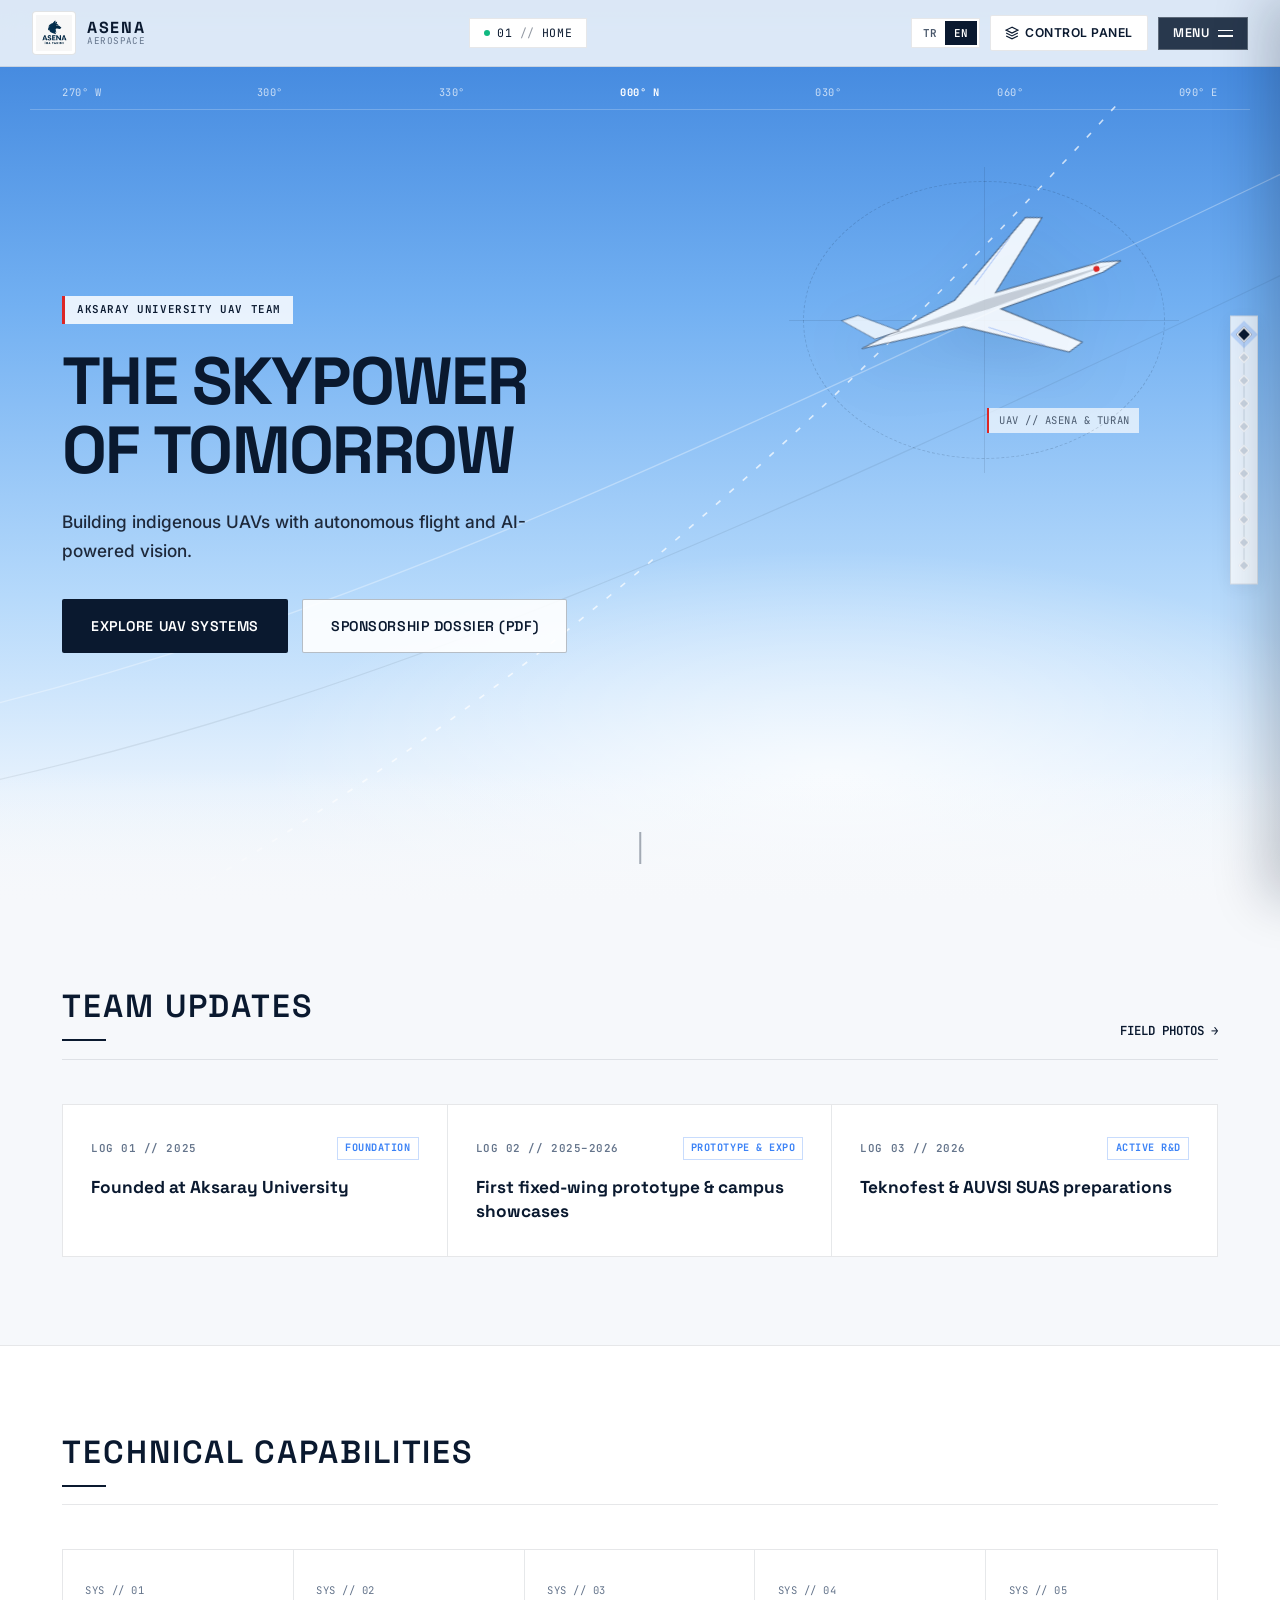
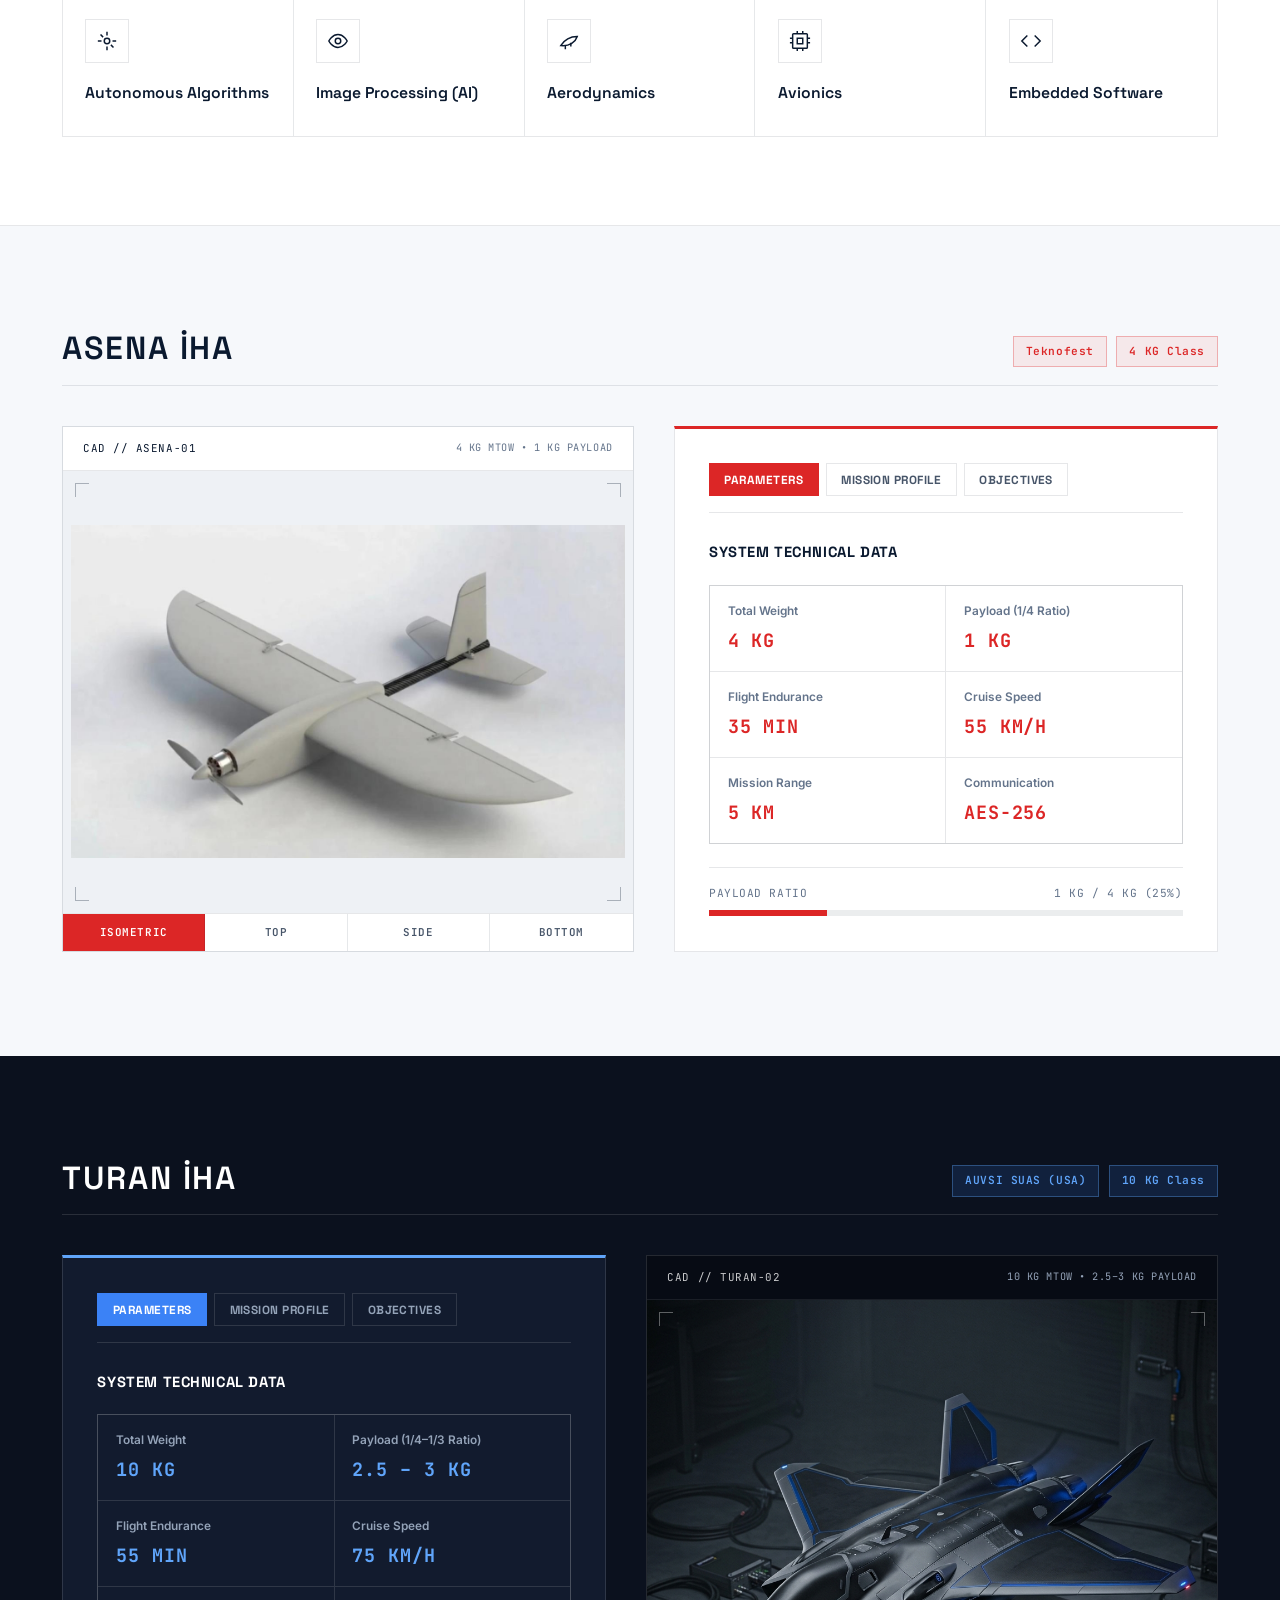
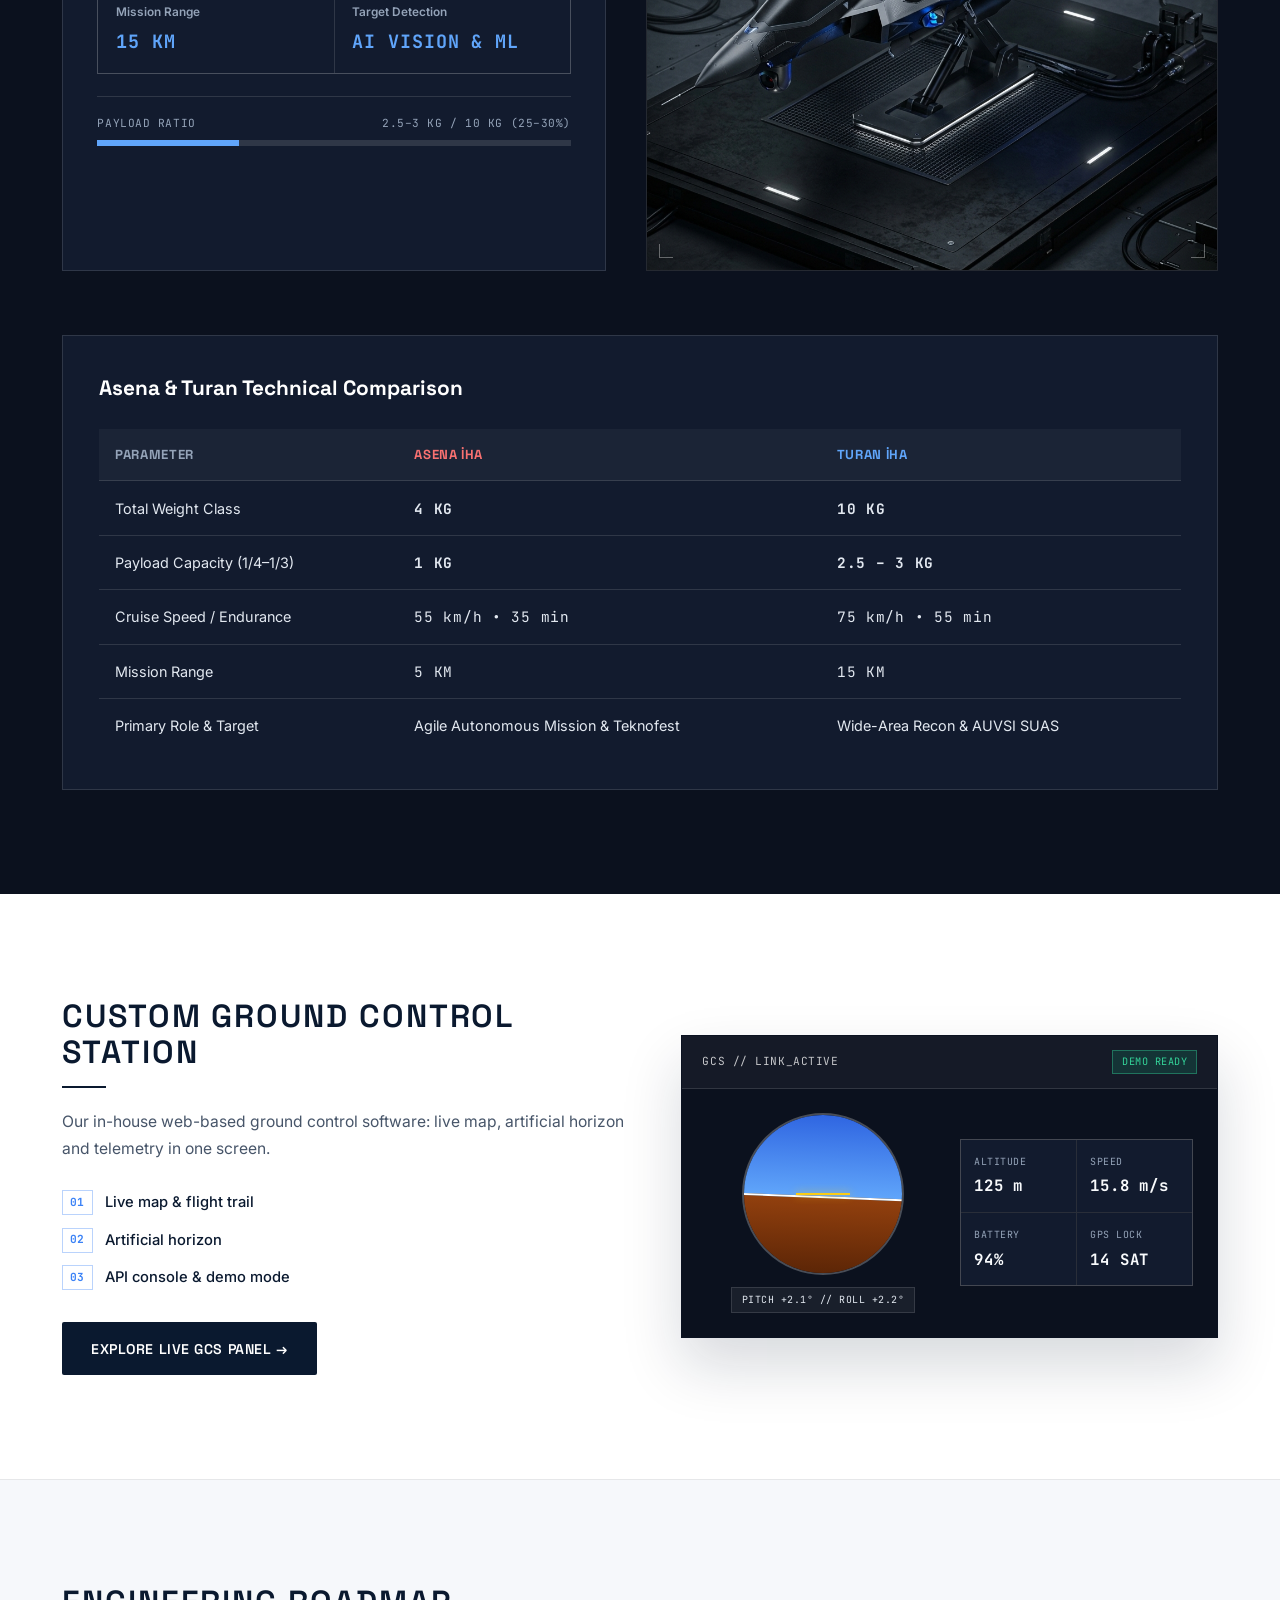
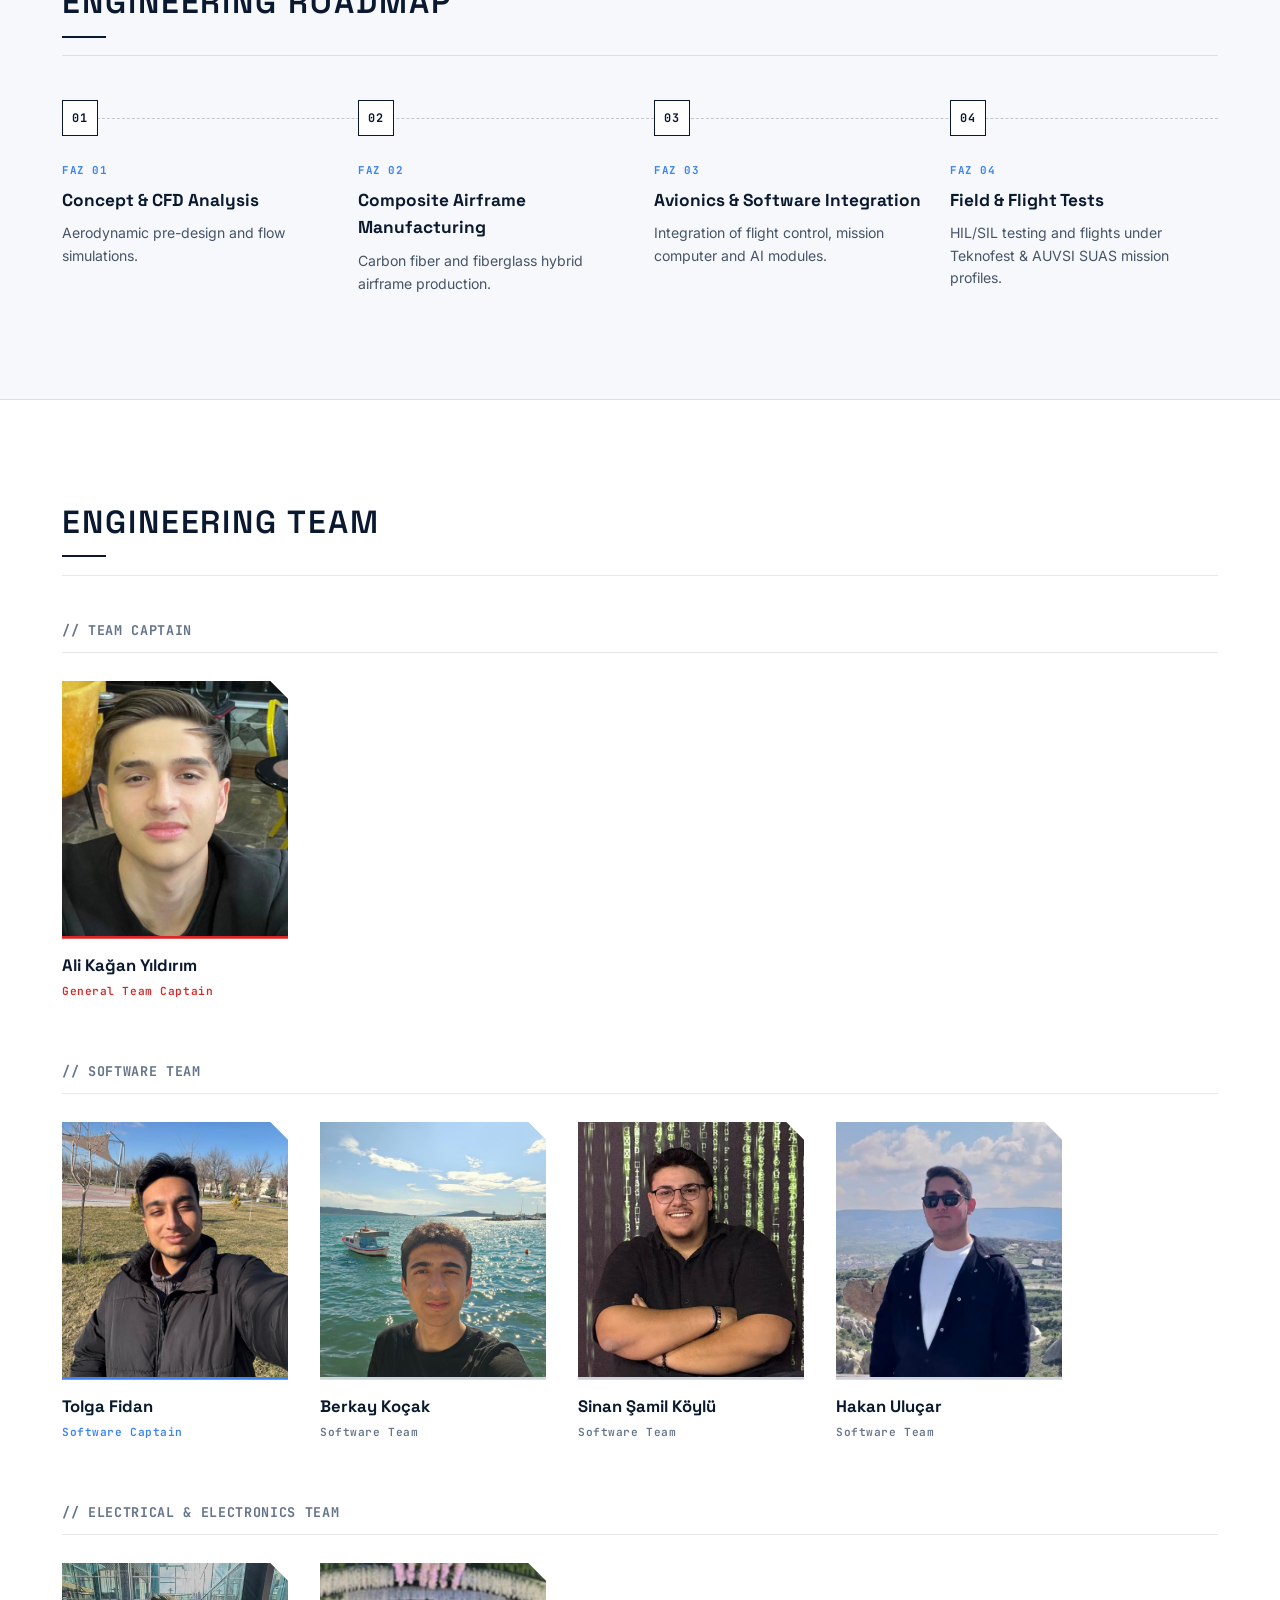
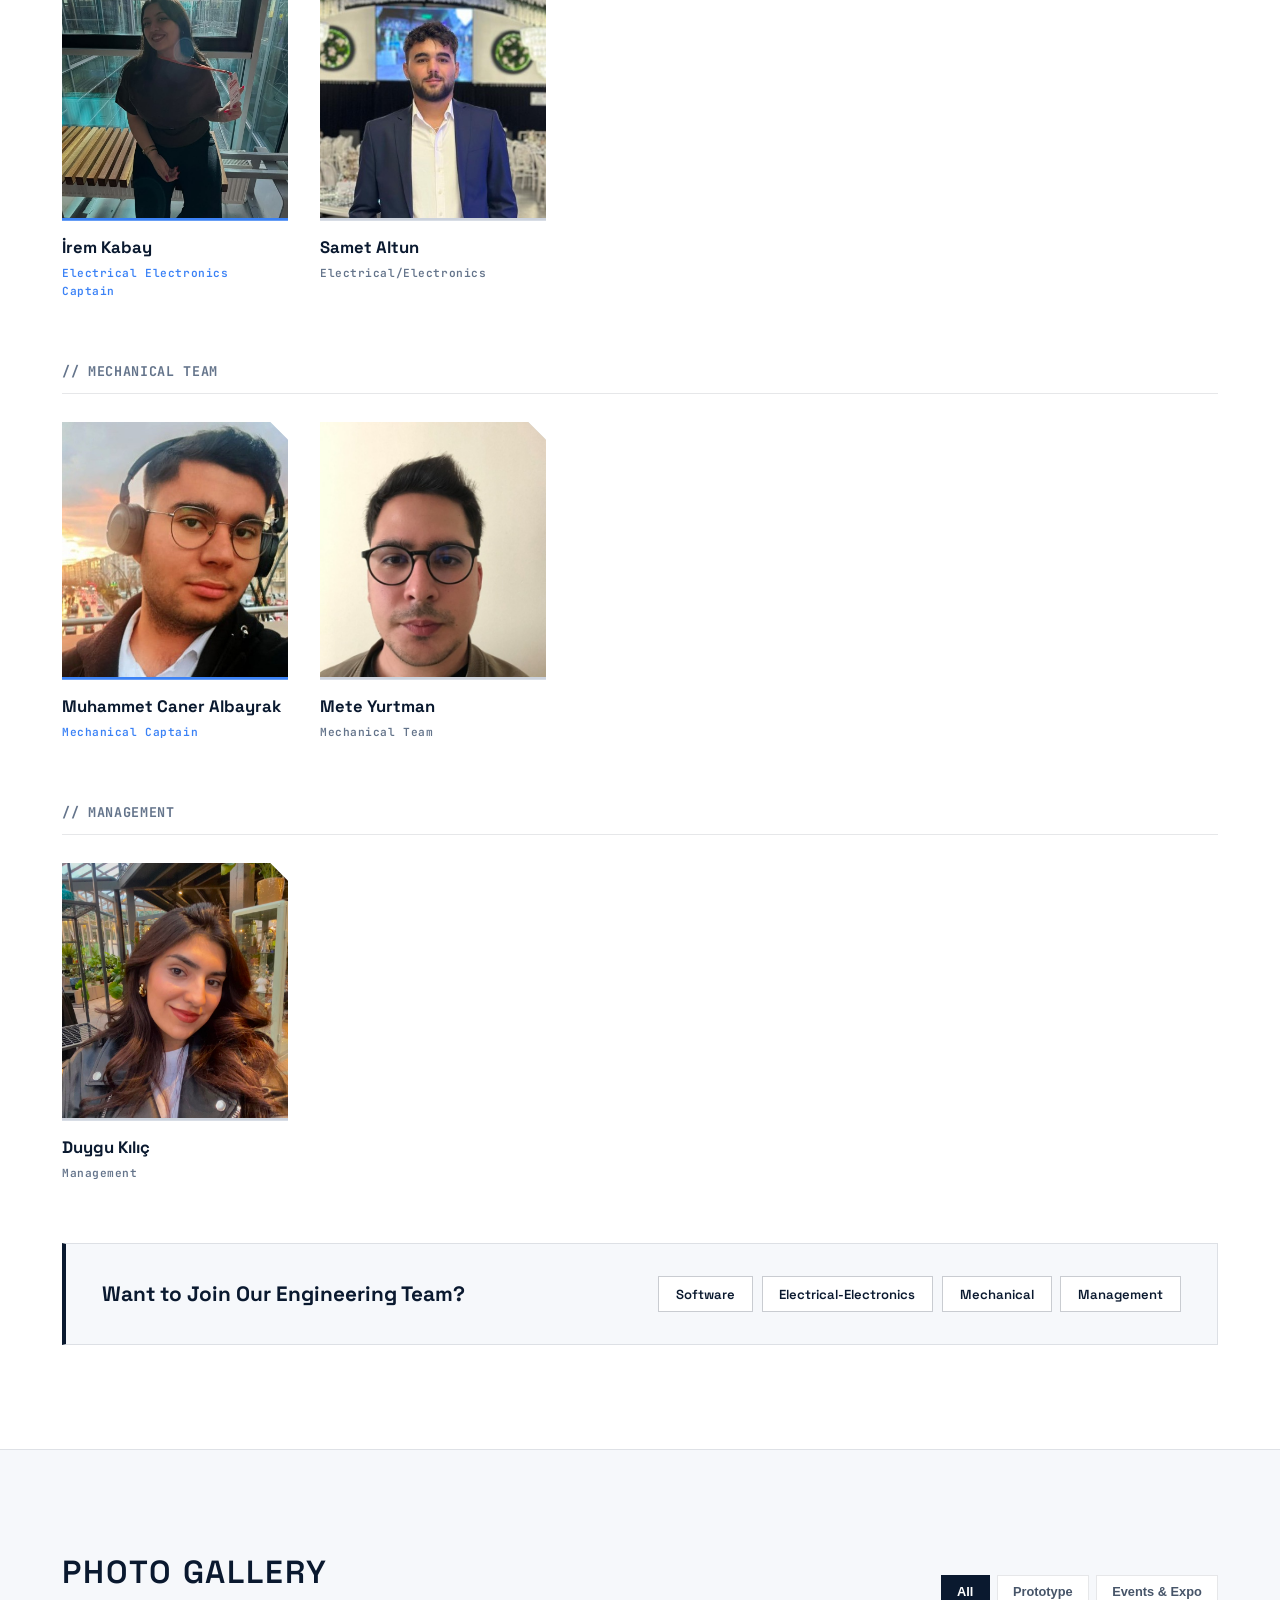
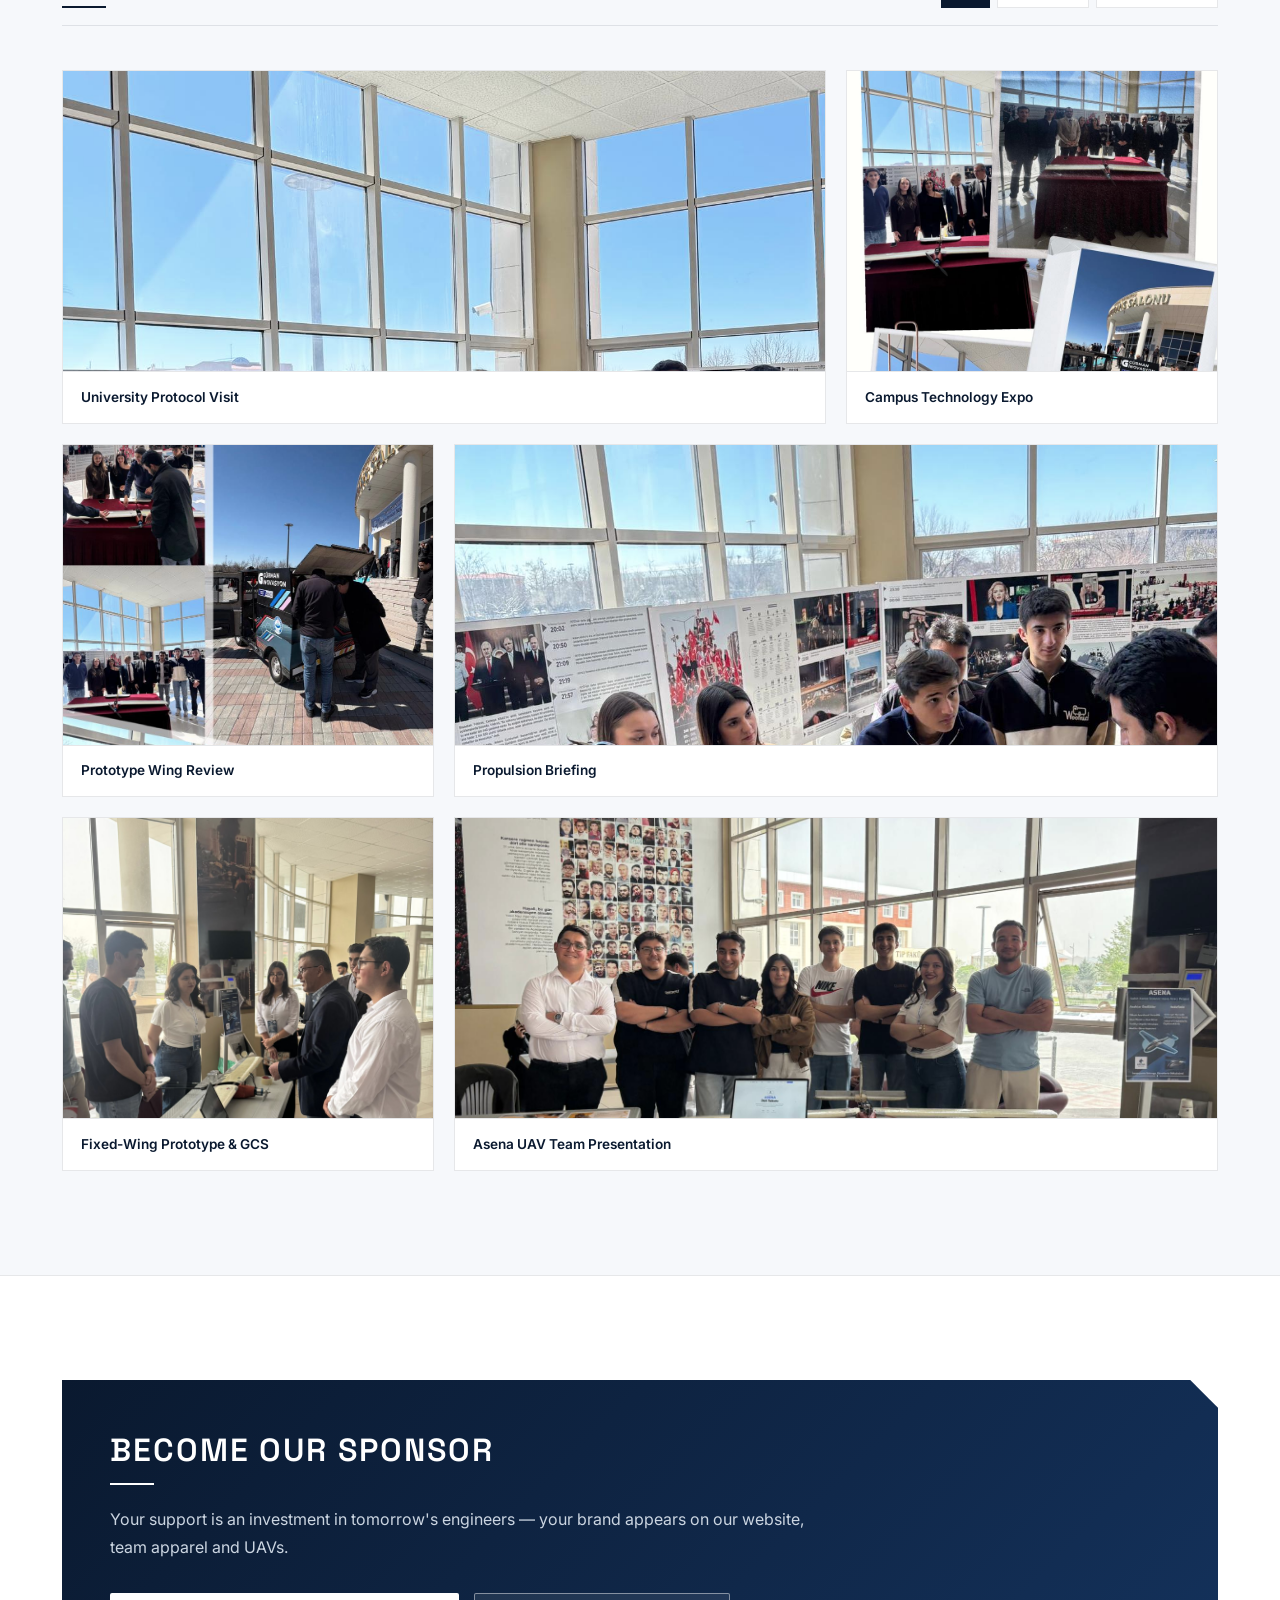
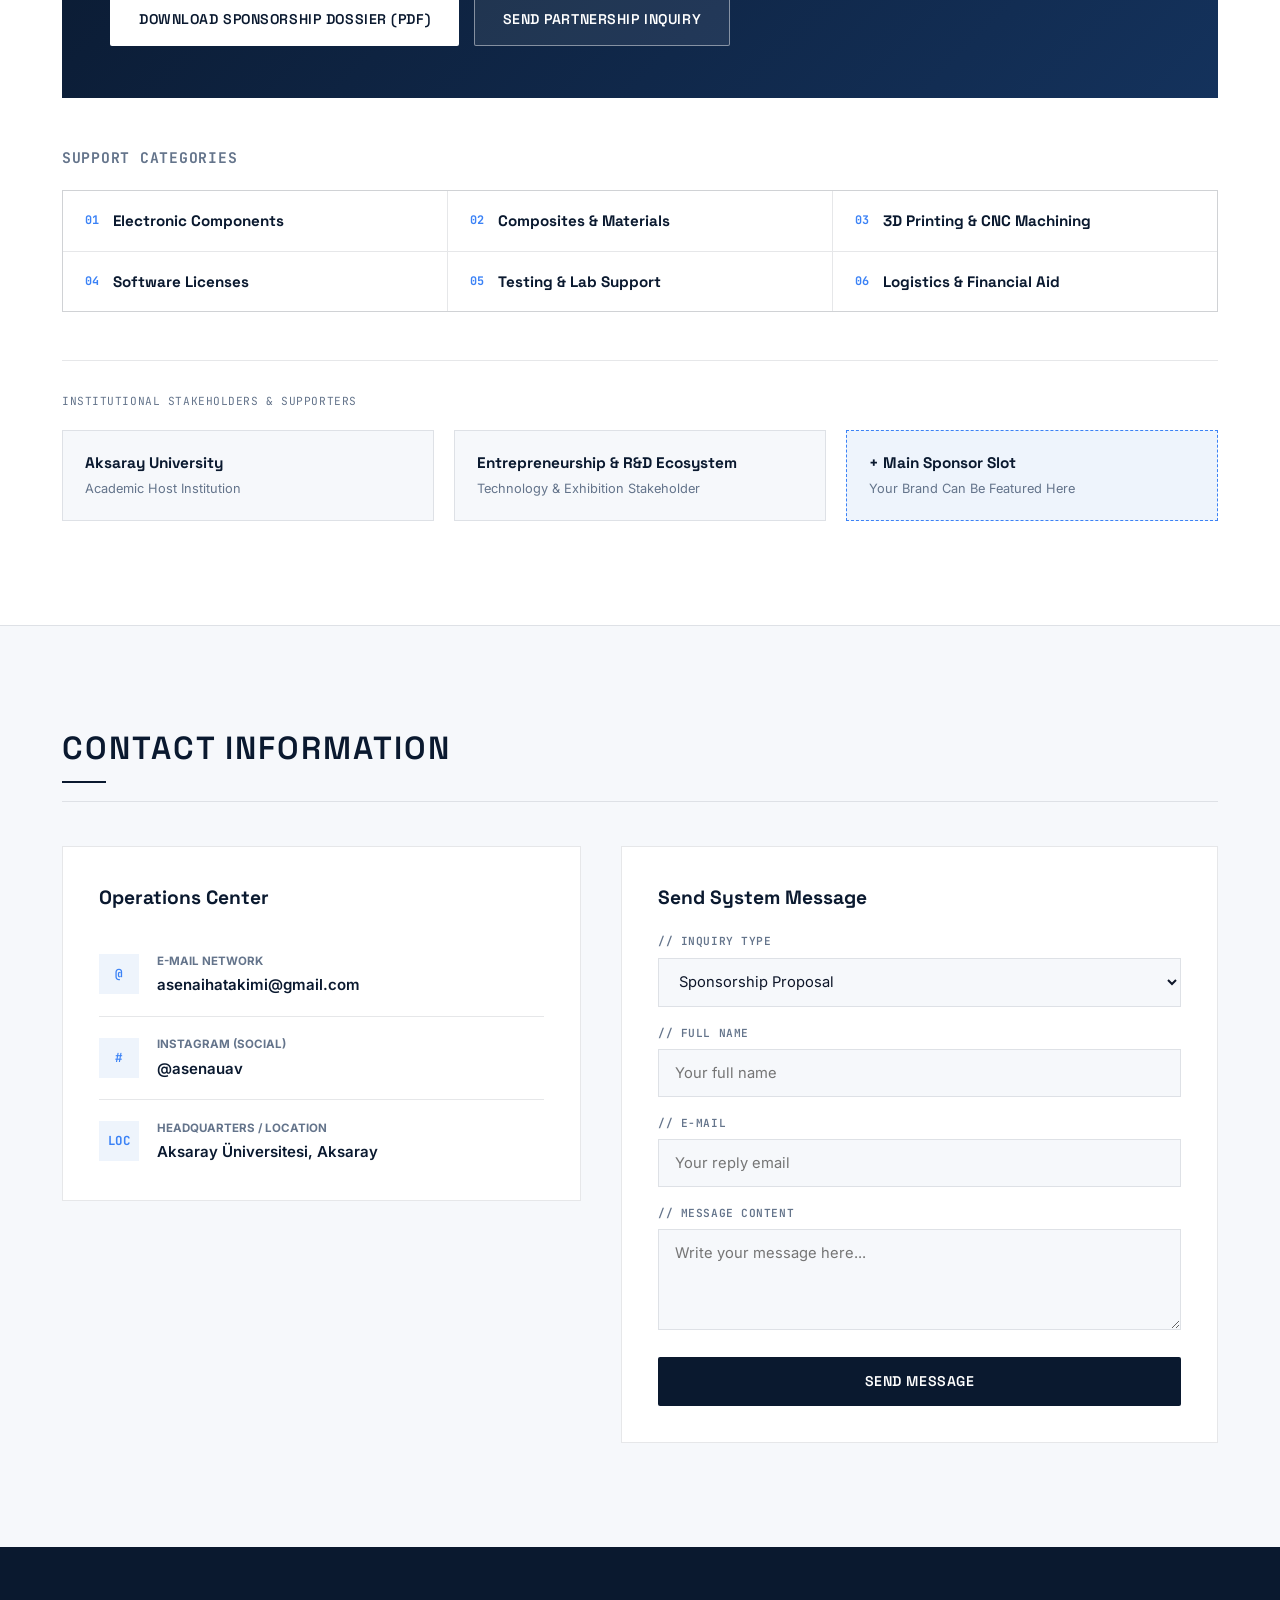
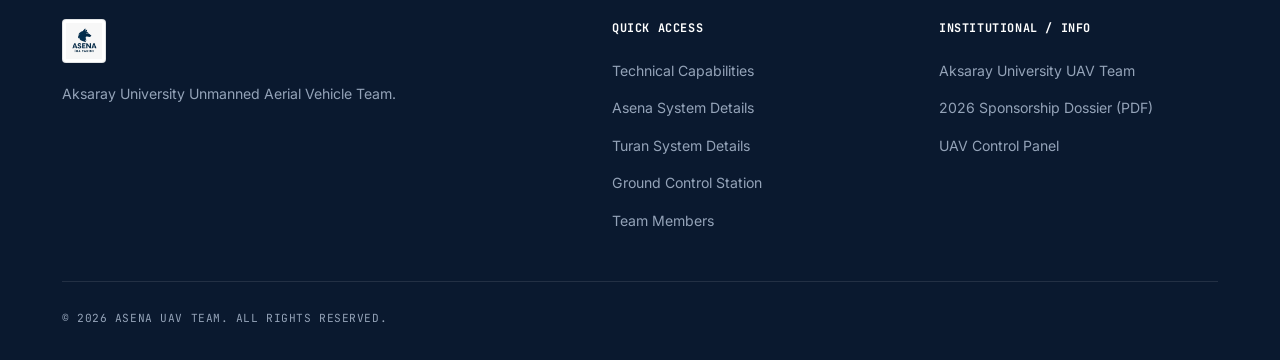
==== commit 89f6faed: "Add files via upload" ====
--- a/index.html
+++ b/index.html
@@ -4,12 +4,15 @@
 <head>
     <meta charset="UTF-8">
     <meta name="viewport" content="width=device-width, initial-scale=1.0">
-    <title>Asena & Turan İHA Takımı</title>
+    <meta name="description"
+        content="Aksaray Üniversitesi Asena & Turan İHA Takımı — Otonom uçuş sistemleri, yapay zeka destekli görüntü işleme ve yerli insansız hava aracı geliştirme ekibi.">
+    <title>Asena &amp; Turan İHA Takımı</title>
 
     <!-- Google Fonts -->
     <link rel="preconnect" href="https://fonts.googleapis.com">
     <link rel="preconnect" href="https://fonts.gstatic.com" crossorigin>
-    <link href="https://fonts.googleapis.com/css2?family=Inter:wght@400;500;700;900&family=Press+Start+2P&display=swap"
+    <link
+        href="https://fonts.googleapis.com/css2?family=Inter:wght@400;500;600;700&family=JetBrains+Mono:wght@400;500;600;700&family=Space+Grotesk:wght@400;500;600;700&display=swap"
         rel="stylesheet">
 
     <!-- Favicon -->
@@ -21,201 +24,430 @@
 
 <body>
 
-    <!-- Global Scanlines Overlay -->
-    <div class="scanlines"></div>
-
-    <!-- Navbar -->
-    <nav class="navbar">
+    <!-- Aerospace Top Bar -->
+    <header class="navbar" id="navbar">
         <div class="nav-container">
-            <div class="logo" style="position: relative;">
-                <a href="#hero">
-                    <img src="assets/images/logo.jpeg" alt="Asena İHA Logo" class="nav-logo-img">
+            <a href="#hero" class="logo" aria-label="Asena İHA Ana Sayfa">
+                <span class="logo-frame">
+                    <img src="assets/images/logo.jpeg" alt="Asena İHA Takımı Logosu" class="nav-logo-img">
+                </span>
+                <span class="logo-brand">
+                    <span class="logo-title">ASENA</span>
+                    <span class="logo-sub mono-font">AEROSPACE</span>
+                </span>
+            </a>
+
+            <!-- Live Active Sector Telemetry Readout -->
+            <div class="nav-sector mono-font" aria-live="polite">
+                <span class="sector-dot" aria-hidden="true"></span>
+                <span id="sectorCode">01</span>
+                <span class="sector-sep">//</span>
+                <span id="sectorLabel">Giriş</span>
+            </div>
+
+            <div class="nav-actions">
+                <div class="lang-toggle" role="group" aria-label="Dil Seçimi">
+                    <button type="button" id="lang-tr" class="lang-btn">TR</button>
+                    <button type="button" id="lang-en" class="lang-btn active">EN</button>
+                </div>
+
+                <a href="api-panel.html" target="_blank" rel="noopener" class="btn-nav-panel">
+                    <svg width="14" height="14" viewBox="0 0 24 24" fill="none" stroke="currentColor" stroke-width="2"
+                        aria-hidden="true">
+                        <polygon points="12 2 2 7 12 12 22 7 12 2" />
+                        <polyline points="2 17 12 22 22 17" />
+                        <polyline points="2 12 12 17 22 12" />
+                    </svg>
+                    <span data-i18n="nav-panel">Yönetim Paneli</span>
                 </a>
-                <span class="beta-badge pixel-font">BETA</span>
-            </div>
-            <ul class="nav-links">
-                <li><a href="#hero" data-i18n="nav-home">Ana Sayfa</a></li>
-                <li><a href="#tech" data-i18n="nav-tech">Yetkinlikler</a></li>
-                <li><a href="#asena" data-i18n="nav-asena">Asena İHA</a></li>
-                <li><a href="#turan" data-i18n="nav-turan">Turan İHA</a></li>
-                <li><a href="#roadmap" data-i18n="nav-roadmap">Ar-Ge</a></li>
-                <li><a href="#team" data-i18n="nav-team">Takım</a></li>
-                <li><a href="#gallery" data-i18n="nav-gallery">Galeri</a></li>
-                <li><a href="#sponsorship" data-i18n="nav-sponsorship">Sponsorluk</a></li>
-                <li><a href="#contact" data-i18n="nav-contact">İletişim</a></li>
-            </ul>
-            <div class="nav-actions">
-                <div class="lang-toggle pixel-font">
-                    <button id="lang-tr" class="lang-btn">TR</button>
-                    <button id="lang-en" class="lang-btn active">EN</button>
-                </div>
-                <a href="api-panel.html" target="_blank" class="btn btn-panel pixel-font" style="font-size: 0.6rem;"
-                    data-i18n="nav-panel">İHA
-                    Yönetim Paneli</a>
-            </div>
-        </div>
+
+                <button type="button" id="menuToggle" class="menu-toggle" aria-label="Menüyü Aç"
+                    aria-expanded="false" aria-controls="navDrawer">
+                    <span class="menu-toggle-label" data-i18n="nav-menu">Menü</span>
+                    <span class="menu-bars" aria-hidden="true">
+                        <span></span>
+                        <span></span>
+                    </span>
+                </button>
+            </div>
+        </div>
+    </header>
+
+    <!-- Slide-out Flight Directory Drawer -->
+    <div class="drawer-backdrop" id="drawerBackdrop"></div>
+    <aside class="nav-drawer" id="navDrawer" aria-hidden="true">
+        <div class="drawer-header">
+            <span class="drawer-kicker mono-font" data-i18n="drawer-kicker">UÇUŞ REHBERİ // NAVİGASYON</span>
+            <button type="button" id="drawerClose" class="drawer-close" aria-label="Menüyü Kapat">
+                <svg width="18" height="18" viewBox="0 0 24 24" fill="none" stroke="currentColor" stroke-width="2">
+                    <line x1="18" y1="6" x2="6" y2="18" />
+                    <line x1="6" y1="6" x2="18" y2="18" />
+                </svg>
+            </button>
+        </div>
+
+        <nav class="drawer-nav" aria-label="Site Bölümleri">
+            <div class="drawer-group">
+                <div class="drawer-group-title mono-font" data-i18n="drawer-grp-1">01 // HAVA PLATFORMLARI</div>
+                <a href="#hero" class="drawer-link"><span class="drawer-idx mono-font">01</span><span
+                        data-i18n="nav-home">Ana Sayfa</span></a>
+                <a href="#announcements" class="drawer-link"><span class="drawer-idx mono-font">02</span><span
+                        data-i18n="nav-announcements">Gelişmeler</span></a>
+                <a href="#tech" class="drawer-link"><span class="drawer-idx mono-font">03</span><span
+                        data-i18n="nav-tech">Teknik Yetkinlikler</span></a>
+                <a href="#asena" class="drawer-link"><span class="drawer-idx mono-font">04</span><span
+                        data-i18n="nav-asena">Asena İHA (4 KG)</span></a>
+                <a href="#turan" class="drawer-link"><span class="drawer-idx mono-font">05</span><span
+                        data-i18n="nav-turan">Turan İHA (10 KG)</span></a>
+            </div>
+
+            <div class="drawer-group">
+                <div class="drawer-group-title mono-font" data-i18n="drawer-grp-2">02 // SİSTEM &amp; AR-GE</div>
+                <a href="#gcs" class="drawer-link"><span class="drawer-idx mono-font">06</span><span
+                        data-i18n="nav-gcs">Yer Kontrol İstasyonu</span></a>
+                <a href="#roadmap" class="drawer-link"><span class="drawer-idx mono-font">07</span><span
+                        data-i18n="nav-roadmap">Mühendislik Yol Haritası</span></a>
+            </div>
+
+            <div class="drawer-group">
+                <div class="drawer-group-title mono-font" data-i18n="drawer-grp-3">03 // TAKIM &amp; İŞ BİRLİĞİ</div>
+                <a href="#team" class="drawer-link"><span class="drawer-idx mono-font">08</span><span
+                        data-i18n="nav-team">Mühendislik Takımı</span></a>
+                <a href="#gallery" class="drawer-link"><span class="drawer-idx mono-font">09</span><span
+                        data-i18n="nav-gallery">Fotoğraf Galerisi</span></a>
+                <a href="#sponsorship" class="drawer-link"><span class="drawer-idx mono-font">10</span><span
+                        data-i18n="nav-sponsorship">Sponsorluk</span></a>
+                <a href="#contact" class="drawer-link"><span class="drawer-idx mono-font">11</span><span
+                        data-i18n="nav-contact">İletişim &amp; Başvuru</span></a>
+            </div>
+        </nav>
+
+        <div class="drawer-footer">
+            <a href="api-panel.html" target="_blank" rel="noopener" class="btn btn-navy drawer-panel-cta"
+                data-i18n="drawer-panel-cta">YKS Panelini Başlat</a>
+            <div class="drawer-meta mono-font">
+                <span>asenaihatakimi@gmail.com</span>
+                <span>@asenauav</span>
+            </div>
+        </div>
+    </aside>
+
+    <!-- Right-Edge Diamond Flight-Level Waypoint Rail -->
+    <nav class="waypoint-nav" aria-label="Bölüm Hızlı Geçişi">
+        <div class="waypoint-track" aria-hidden="true"></div>
+        <a href="#hero" class="waypoint-dot active" data-section="hero" data-code="01">
+            <span class="waypoint-label" data-i18n="wp-hero">Giriş</span>
+        </a>
+        <a href="#announcements" class="waypoint-dot" data-section="announcements" data-code="02">
+            <span class="waypoint-label" data-i18n="wp-announcements">Gelişmeler</span>
+        </a>
+        <a href="#tech" class="waypoint-dot" data-section="tech" data-code="03">
+            <span class="waypoint-label" data-i18n="wp-tech">Yetkinlikler</span>
+        </a>
+        <a href="#asena" class="waypoint-dot" data-section="asena" data-code="04">
+            <span class="waypoint-label" data-i18n="wp-asena">Asena İHA</span>
+        </a>
+        <a href="#turan" class="waypoint-dot" data-section="turan" data-code="05">
+            <span class="waypoint-label" data-i18n="wp-turan">Turan İHA</span>
+        </a>
+        <a href="#gcs" class="waypoint-dot" data-section="gcs" data-code="06">
+            <span class="waypoint-label" data-i18n="wp-gcs">Yer Kontrol</span>
+        </a>
+        <a href="#roadmap" class="waypoint-dot" data-section="roadmap" data-code="07">
+            <span class="waypoint-label" data-i18n="wp-roadmap">Yol Haritası</span>
+        </a>
+        <a href="#team" class="waypoint-dot" data-section="team" data-code="08">
+            <span class="waypoint-label" data-i18n="wp-team">Takım</span>
+        </a>
+        <a href="#gallery" class="waypoint-dot" data-section="gallery" data-code="09">
+            <span class="waypoint-label" data-i18n="wp-gallery">Galeri</span>
+        </a>
+        <a href="#sponsorship" class="waypoint-dot" data-section="sponsorship" data-code="10">
+            <span class="waypoint-label" data-i18n="wp-sponsorship">Sponsorluk</span>
+        </a>
+        <a href="#contact" class="waypoint-dot" data-section="contact" data-code="11">
+            <span class="waypoint-label" data-i18n="wp-contact">İletişim</span>
+        </a>
     </nav>
 
-    <!-- Hero Section -->
+    <!-- Hero Section: Daylight Stratosphere & Aerospace CAD Airframe Blueprint -->
     <section id="hero" class="hero-section">
-        <!-- Background Logo Watermark -->
-        <div class="hero-bg-logo-wrapper">
-            <img src="assets/images/logo.jpeg" alt="" class="hero-bg-logo">
-        </div>
-
-        <div class="hero-content">
-            <div class="hero-tech-status pixel-font"
-                style="margin-bottom: 2rem; color: var(--asena-red); font-size: 0.6rem; letter-spacing: 2px;">
-                SYS_READY // V2.0.4 // LINK_ACTIVE
-            </div>
-            <h1 class="hero-title" data-i18n="hero-title">GELECEĞİN GÖKYÜZÜ GÜCÜ</h1>
-            <p class="hero-desc" data-i18n="hero-desc">
-                Aksaray Üniversitesi bünyesinde kurulan ekibimiz, otonom uçuş sistemleri,
-                yapay zeka destekli görüntü işleme ve ileri mühendislik çözümleriyle
-                yerli ve özgün insansız hava araçları geliştirmektedir.
-            </p>
-            <a href="#tech" class="btn btn-outline-white" data-i18n="hero-cta">SİSTEMLERİ İNCELE</a>
-        </div>
-        <div class="grid-overlay"></div>
+        <div class="sky-atmosphere" aria-hidden="true">
+            <div class="sky-horizon-glow"></div>
+
+            <!-- Aeronautical Compass Azimuth Tape -->
+            <div class="azimuth-tape mono-font">
+                <span>270° W</span>
+                <span>300°</span>
+                <span>330°</span>
+                <span class="az-center">000° N</span>
+                <span>030°</span>
+                <span>060°</span>
+                <span>090° E</span>
+            </div>
+
+            <!-- CFD / Airflow Swept Streamlines -->
+            <svg class="aero-streamlines" viewBox="0 0 1440 800" preserveAspectRatio="none">
+                <path class="stream-line s1" d="M-80 640 C 360 560, 740 420, 1480 140" />
+                <path class="stream-line s2" d="M-40 700 C 420 620, 820 480, 1480 230" />
+                <path class="stream-dash" d="M220 790 C 560 630, 880 420, 1260 90" />
+            </svg>
+
+            <!-- Technical Wireframe / Blueprint UAV Vector in Upper-Right Airspace -->
+            <div class="hero-airframe-stage">
+                <div class="airframe-reticle" aria-hidden="true">
+                    <span class="reticle-ring"></span>
+                    <span class="reticle-axis-h"></span>
+                    <span class="reticle-axis-v"></span>
+                </div>
+                <svg class="hero-uav-blueprint" viewBox="0 0 360 220" fill="none" xmlns="http://www.w3.org/2000/svg">
+                    <!-- Main swept delta / fixed-wing planform -->
+                    <path d="M28 118 L148 98 L256 32 L274 38 L196 104 L322 108 L346 114 L322 120 L196 124 L274 190 L256 196 L148 130 L28 118 Z"
+                        fill="rgba(255, 255, 255, 0.88)" stroke="#0A192F" stroke-width="1.5" stroke-opacity="0.45" />
+                    <!-- Center fuselage spine -->
+                    <path d="M58 114 L182 108 L334 114 L182 120 L58 114 Z" fill="#0A192F" fill-opacity="0.18" />
+                    <!-- Tail stabilizers -->
+                    <path d="M46 112 L16 80 L36 80 L76 112 Z" fill="rgba(255,255,255,0.78)" stroke="#0A192F"
+                        stroke-width="1.2" stroke-opacity="0.35" />
+                    <!-- Wing structural ribs (blueprint detail) -->
+                    <line x1="176" y1="88" x2="232" y2="48" stroke="#2563EB" stroke-width="1" stroke-opacity="0.45" />
+                    <line x1="176" y1="140" x2="232" y2="180" stroke="#2563EB" stroke-width="1" stroke-opacity="0.45" />
+                    <!-- Nose sensor gimbal dot -->
+                    <circle cx="316" cy="114" r="3.5" fill="#DC2626" />
+                </svg>
+                <div class="airframe-callout mono-font">UAV // ASENA &amp; TURAN</div>
+            </div>
+
+            <!-- Soft Atmospheric Horizon Mist -->
+            <div class="horizon-mist"></div>
+        </div>
+
+        <div class="container hero-inner">
+            <div class="hero-content">
+                <span class="hero-pill mono-font" data-i18n="hero-pill">AKSARAY ÜNİVERSİTESİ İHA TAKIMI</span>
+                <h1 class="hero-title" data-i18n="hero-title">GELECEĞİN GÖKYÜZÜ GÜCÜ</h1>
+                <p class="hero-desc" data-i18n="hero-desc">
+                    Otonom uçuş ve yapay zekâ destekli görüntü işlemeyle yerli insansız hava araçları geliştiriyoruz.
+                </p>
+
+                <div class="hero-cta-group">
+                    <a href="#asena" class="btn btn-navy" data-i18n="hero-cta">İHA Sistemlerini İncele</a>
+                    <a href="assets/docs/ASENA_2026_Sponsorluk_Dosyasi_Profesyonel.pdf" target="_blank" rel="noopener"
+                        class="btn btn-aero-outline" data-i18n="hero-cta-secondary">Sponsorluk Dosyası (PDF)</a>
+                </div>
+            </div>
+        </div>
+
+        <a href="#announcements" class="scroll-cue" aria-label="Aşağı kaydır">
+            <span class="scroll-line"></span>
+        </a>
     </section>
 
-    <!-- Statistics Section -->
-    <section id="stats" class="stats-section">
+    <!-- Flight-Log Milestones Strip -->
+    <section id="announcements" class="announcements-section">
         <div class="container">
-            <div class="stats-grid">
-                <div class="stat-card">
-                    <div class="stat-number pixel-font" data-target="10">00</div>
-                    <div class="stat-label pixel-font" data-i18n="stat-label-1">AKTİF TAKIM ÜYESİ</div>
-                </div>
-                <div class="stat-card">
-                    <div class="stat-number pixel-font" data-target="2">00</div>
-                    <div class="stat-label pixel-font" data-i18n="stat-label-2">ÖZGÜN İHA PROJESİ</div>
-                </div>
-                <div class="stat-card">
-                    <div class="stat-number pixel-font" data-target="3">00</div>
-                    <div class="stat-label pixel-font" data-i18n="stat-label-3">YARIŞMA HEDEFİ</div>
-                </div>
-            </div>
-            <div class="stat-disclaimer center-text">
-                <span class="pixel-font" style="color: var(--asena-red); font-size: 0.7rem;"
-                    data-i18n="stat-status">// STATUS: HAZIRLIK
-                    AŞAMASINDA //</span><br>
-                <span style="display: inline-block; margin-top: 0.5rem; color: var(--text-secondary);"
-                    data-i18n="stat-disclaimer">Şu anda
-                    projelendirme ve üretim aşamasındayız, pistlere çıkmaya hazırlanıyoruz.</span>
+            <div class="section-header-row">
+                <div>
+                    <h2 class="section-title" data-i18n="ann-title">TAKIMDAN GELİŞMELER</h2>
+                </div>
+                <a href="#gallery" class="section-inline-link">
+                    <span data-i18n="ann-all">Sahadan Görüntüler</span>
+                    <span aria-hidden="true">&rarr;</span>
+                </a>
+            </div>
+
+            <div class="flightlog-strip">
+                <article class="flightlog-entry">
+                    <div class="ann-meta">
+                        <span class="ann-date mono-font">LOG 01 // 2025</span>
+                        <span class="ann-tag mono-font" data-i18n="ann-1-tag">KURULUŞ</span>
+                    </div>
+                    <h3 data-i18n="ann-1-title">Aksaray Üniversitesi'nde kuruluş</h3>
+                </article>
+
+                <article class="flightlog-entry">
+                    <div class="ann-meta">
+                        <span class="ann-date mono-font">LOG 02 // 2025–2026</span>
+                        <span class="ann-tag mono-font" data-i18n="ann-2-tag">PROTOTİP &amp; SERGİ</span>
+                    </div>
+                    <h3 data-i18n="ann-2-title">İlk sabit kanat prototip &amp; kampüs tanıtımları</h3>
+                </article>
+
+                <article class="flightlog-entry">
+                    <div class="ann-meta">
+                        <span class="ann-date mono-font">LOG 03 // 2026</span>
+                        <span class="ann-tag mono-font" data-i18n="ann-3-tag">AKTİF AR-GE</span>
+                    </div>
+                    <h3 data-i18n="ann-3-title">Teknofest &amp; AUVSI SUAS hazırlıkları</h3>
+                </article>
             </div>
         </div>
     </section>
 
-    <!-- Technical Capabilities -->
+    <!-- Technical Capabilities: Architectural 5-Column Specification Matrix -->
     <section id="tech" class="tech-section">
         <div class="container">
-            <h2 class="section-title center-text" data-i18n="tech-title">TEKNİK YETKİNLİKLER</h2>
-
-            <div class="tech-grid">
-                <div class="tech-card">
-                    <div class="tech-header">
-                        <span class="tech-icon pixel-font">01</span>
-                        <h3 data-i18n="tech-1-title">Otonom Algoritmalar</h3>
-                    </div>
-                    <p data-i18n="tech-1-desc">Waypoint navigasyonu ve görev planlama altyapısı.</p>
-                </div>
-                <div class="tech-card">
-                    <div class="tech-header">
-                        <span class="tech-icon pixel-font">02</span>
-                        <h3 data-i18n="tech-2-title">Görüntü İşleme (AI)</h3>
-                    </div>
-                    <p data-i18n="tech-2-desc">Yapay zeka ile nesne tespiti, otonom hedef takibi.</p>
-                </div>
-                <div class="tech-card">
-                    <div class="tech-header">
-                        <span class="tech-icon pixel-font">03</span>
-                        <h3 data-i18n="tech-3-title">Aerodinamik</h3>
-                    </div>
-                    <p data-i18n="tech-3-desc">İleri seviye CFD analizi ve kanat optimizasyonu.</p>
-                </div>
-                <div class="tech-card">
-                    <div class="tech-header">
-                        <span class="tech-icon pixel-font">04</span>
-                        <h3 data-i18n="tech-4-title">Aviyonik</h3>
-                    </div>
-                    <p data-i18n="tech-4-desc">Uçuş kontrol donanımları ve sensör entegrasyonu.</p>
-                </div>
-                <div class="tech-card">
-                    <div class="tech-header">
-                        <span class="tech-icon pixel-font">05</span>
-                        <h3 data-i18n="tech-5-title">Gömülü Yazılım</h3>
-                    </div>
-                    <p data-i18n="tech-5-desc">Özgün uçuş yazılımı ve telemetri iletişim altyapısı.</p>
+            <div class="section-header-row">
+                <div>
+                    <h2 class="section-title" data-i18n="tech-title">TEKNİK YETKİNLİKLER</h2>
+                </div>
+            </div>
+
+            <div class="tech-matrix">
+                <div class="tech-cell">
+                    <span class="tech-code mono-font">SYS // 01</span>
+                    <div class="tech-icon-wrap">
+                        <svg class="tech-svg" viewBox="0 0 24 24" fill="none" stroke="currentColor" stroke-width="1.6"
+                            aria-hidden="true">
+                            <circle cx="12" cy="12" r="3" />
+                            <path d="M12 2v4M12 18v4M4.93 4.93l2.83 2.83M16.24 16.24l2.83 2.83M2 12h4M18 12h4" />
+                        </svg>
+                    </div>
+                    <h3 data-i18n="tech-1-title">Otonom Algoritmalar</h3>
+                </div>
+
+                <div class="tech-cell">
+                    <span class="tech-code mono-font">SYS // 02</span>
+                    <div class="tech-icon-wrap">
+                        <svg class="tech-svg" viewBox="0 0 24 24" fill="none" stroke="currentColor" stroke-width="1.6"
+                            aria-hidden="true">
+                            <path d="M2 12s3.6-7 10-7 10 7 10 7-3.6 7-10 7-10-7-10-7z" />
+                            <circle cx="12" cy="12" r="3" />
+                        </svg>
+                    </div>
+                    <h3 data-i18n="tech-2-title">Görüntü İşleme (AI)</h3>
+                </div>
+
+                <div class="tech-cell">
+                    <span class="tech-code mono-font">SYS // 03</span>
+                    <div class="tech-icon-wrap">
+                        <svg class="tech-svg" viewBox="0 0 24 24" fill="none" stroke="currentColor" stroke-width="1.6"
+                            aria-hidden="true">
+                            <path d="M3 17c5-8 13-10 18-10-2 6-8 11-18 10z" />
+                            <path d="M8 17v4M14 14v4" />
+                        </svg>
+                    </div>
+                    <h3 data-i18n="tech-3-title">Aerodinamik</h3>
+                </div>
+
+                <div class="tech-cell">
+                    <span class="tech-code mono-font">SYS // 04</span>
+                    <div class="tech-icon-wrap">
+                        <svg class="tech-svg" viewBox="0 0 24 24" fill="none" stroke="currentColor" stroke-width="1.6"
+                            aria-hidden="true">
+                            <rect x="4" y="4" width="16" height="16" rx="1" />
+                            <rect x="9" y="9" width="6" height="6" />
+                            <path d="M9 1v3M15 1v3M9 20v3M15 20v3M20 9h3M20 14h3M1 9h3M1 14h3" />
+                        </svg>
+                    </div>
+                    <h3 data-i18n="tech-4-title">Aviyonik</h3>
+                </div>
+
+                <div class="tech-cell">
+                    <span class="tech-code mono-font">SYS // 05</span>
+                    <div class="tech-icon-wrap">
+                        <svg class="tech-svg" viewBox="0 0 24 24" fill="none" stroke="currentColor" stroke-width="1.6"
+                            aria-hidden="true">
+                            <polyline points="16 18 22 12 16 6" />
+                            <polyline points="8 6 2 12 8 18" />
+                        </svg>
+                    </div>
+                    <h3 data-i18n="tech-5-title">Gömülü Yazılım</h3>
                 </div>
             </div>
         </div>
     </section>
 
-    <!-- Asena İHA Section -->
+    <!-- Asena UAV Section: Daylight Blueprint CAD Stage -->
     <section id="asena" class="uav-section asena-theme">
-        <div class="uav-watermark">ASENA</div>
         <div class="container">
             <div class="uav-header">
-                <h2 class="asena-text section-title" style="margin-bottom: 0;">ASENA İHA</h2>
+                <div>
+                    <h2 class="section-title uav-title-asena">ASENA İHA</h2>
+                </div>
                 <div class="badges">
-                    <span class="badge asena-badge pixel-font" style="font-size: 0.5rem;"
-                        data-i18n="asena-badge-1">IMechE UAS (İngiltere)</span>
-                    <span class="badge asena-badge pixel-font" style="font-size: 0.5rem;"
-                        data-i18n="asena-badge-2">Teknofest</span>
+                    <span class="badge asena-badge mono-font" data-i18n="asena-badge-1">Teknofest</span>
+                    <span class="badge asena-badge mono-font" data-i18n="asena-badge-2">4 KG Sınıfı</span>
                 </div>
             </div>
 
             <div class="uav-grid">
-                <div class="uav-image-wrapper">
-                    <div class="hud-ring"></div>
-                    <img src="assets/images/asena_uav.png" alt="Asena İHA" class="uav-image">
+                <div class="uav-showcase-card">
+                    <div class="showcase-hud-bar mono-font">
+                        <span>CAD // ASENA-01</span>
+                        <span class="showcase-coords">4 KG MTOW • 1 KG PAYLOAD</span>
+                    </div>
+                    <div class="uav-img-stage">
+                        <span class="cad-corner tl" aria-hidden="true"></span>
+                        <span class="cad-corner tr" aria-hidden="true"></span>
+                        <span class="cad-corner bl" aria-hidden="true"></span>
+                        <span class="cad-corner br" aria-hidden="true"></span>
+                        <img id="asenaCadImage" src="assets/images/asena/asena_iha_karbon_izometrik.png"
+                            alt="Asena İHA CAD Tasarımı" class="uav-image asena-cad-img">
+                    </div>
+                    <div class="cad-view-bar" role="group" aria-label="Asena İHA CAD Açıları">
+                        <button type="button" class="cad-view-btn mono-font active"
+                            data-src="assets/images/asena/asena_iha_karbon_izometrik.png"
+                            data-i18n="asena-view-iso">İZOMETRİK</button>
+                        <button type="button" class="cad-view-btn mono-font"
+                            data-src="assets/images/asena/asena_iha_karbon_ust.png"
+                            data-i18n="asena-view-top">ÜST</button>
+                        <button type="button" class="cad-view-btn mono-font"
+                            data-src="assets/images/asena/asena_iha_karbon_yan.png"
+                            data-i18n="asena-view-side">YAN</button>
+                        <button type="button" class="cad-view-btn mono-font"
+                            data-src="assets/images/asena/asena_iha_karbon_alt.png"
+                            data-i18n="asena-view-bot">ALT</button>
+                    </div>
                 </div>
 
                 <div class="uav-details glass-panel">
-                    <div class="cyber-tab-nav pixel-font">
-                        <button class="cyber-tab-btn active" data-target="asena-specs"
+                    <div class="cyber-tab-nav">
+                        <button type="button" class="cyber-tab-btn active" data-target="asena-specs"
                             data-i18n="asena-tab-specs">PARAMETRELER</button>
-                        <button class="cyber-tab-btn" data-target="asena-mission"
+                        <button type="button" class="cyber-tab-btn" data-target="asena-mission"
                             data-i18n="asena-tab-mission">GÖREV PROFİLİ</button>
-                        <button class="cyber-tab-btn" data-target="asena-comp"
-                            data-i18n="asena-tab-comp">YARIŞMALAR</button>
+                        <button type="button" class="cyber-tab-btn" data-target="asena-comp"
+                            data-i18n="asena-tab-comp">HEDEFLER</button>
                     </div>
 
                     <div class="tab-content active" id="asena-specs">
                         <h3 class="stats-title" data-i18n="asena-specs-title">SİSTEM TEKNİK VERİLERİ</h3>
                         <div class="cyber-stats-grid">
                             <div class="cyber-stat-card">
-                                <span class="cyber-stat-label pixel-font"
-                                    data-i18n="asena-spec-1-label">Maks. Kalkış Ağırlığı</span>
-                                <span class="cyber-stat-value pixel-font">15 KG</span>
+                                <span class="cyber-stat-label" data-i18n="asena-spec-1-label">Toplam Ağırlık</span>
+                                <span class="cyber-stat-value mono-font">4 KG</span>
                             </div>
                             <div class="cyber-stat-card">
-                                <span class="cyber-stat-label pixel-font"
-                                    data-i18n="asena-spec-2-label">Uçuş Süresi</span>
-                                <span class="cyber-stat-value pixel-font"
-                                    data-i18n="asena-spec-2-value">45 DK</span>
+                                <span class="cyber-stat-label" data-i18n="asena-spec-5-label">Faydalı Yük (1/4)</span>
+                                <span class="cyber-stat-value mono-font">1 KG</span>
                             </div>
                             <div class="cyber-stat-card">
-                                <span class="cyber-stat-label pixel-font"
-                                    data-i18n="asena-spec-3-label">Seyir Hızı</span>
-                                <span class="cyber-stat-value pixel-font"
-                                    data-i18n="asena-spec-3-value">70 KM/S</span>
+                                <span class="cyber-stat-label" data-i18n="asena-spec-2-label">Uçuş Süresi</span>
+                                <span class="cyber-stat-value mono-font" data-i18n="asena-spec-2-value">35 DK</span>
                             </div>
                             <div class="cyber-stat-card">
-                                <span class="cyber-stat-label pixel-font"
-                                    data-i18n="asena-spec-4-label">Görev Menzili</span>
-                                <span class="cyber-stat-value pixel-font">10 KM</span>
+                                <span class="cyber-stat-label" data-i18n="asena-spec-3-label">Seyir Hızı</span>
+                                <span class="cyber-stat-value mono-font" data-i18n="asena-spec-3-value">55 KM/S</span>
                             </div>
                             <div class="cyber-stat-card">
-                                <span class="cyber-stat-label pixel-font"
-                                    data-i18n="asena-spec-5-label">Faydalı Yük Kap.</span>
-                                <span class="cyber-stat-value pixel-font">4 KG</span>
+                                <span class="cyber-stat-label" data-i18n="asena-spec-4-label">Görev Menzili</span>
+                                <span class="cyber-stat-value mono-font">5 KM</span>
                             </div>
                             <div class="cyber-stat-card">
-                                <span class="cyber-stat-label pixel-font"
-                                    data-i18n="asena-spec-6-label">Haberleşme</span>
-                                <span class="cyber-stat-value pixel-font">AES-256</span>
+                                <span class="cyber-stat-label" data-i18n="asena-spec-6-label">Haberleşme</span>
+                                <span class="cyber-stat-value mono-font">AES-256</span>
+                            </div>
+                        </div>
+
+                        <!-- Payload Ratio Bar -->
+                        <div class="payload-ratio-box">
+                            <div class="ratio-head mono-font">
+                                <span data-i18n="asena-ratio-label">FAYDALI YÜK ORANI</span>
+                                <span>1 KG / 4 KG (25%)</span>
+                            </div>
+                            <div class="ratio-track">
+                                <div class="ratio-fill asena-fill" style="width: 25%"></div>
                             </div>
                         </div>
                     </div>
@@ -223,105 +455,87 @@
                     <div class="tab-content" id="asena-mission">
                         <h3 class="stats-title" data-i18n="asena-mission-title">KONSEPT VE GÖREV TANIMI</h3>
                         <p class="uav-prose" data-i18n="asena-mission-p1">
-                            Asena İnsansız Hava Aracı, zorlu operasyonel sahalarda otonom faydalı yük bırakma, hareketli
-                            nesne takibi ve geniş alan gözetleme görevlerini icra etmek üzere geliştirilmiştir. Sistemin
-                            temel mimarisi, GPS sinyallerinin zayıfladığı ortamlarda dahi stabil uçuş yapabilen yedekli
-                            bir uçuş kontrol altyapısı üzerine inşa edilmiştir.
-                        </p>
-                        <p class="uav-prose mt-1" data-i18n="asena-mission-p2">
-                            Gövde yapısı hafiflik ve mukavemet dengesini sağlamak adına havacılık standartlarında
-                            kompozit malzemelerden üretilmiş olup, yüksek rüzgar hızlarında dahi aerodinamik
-                            kararlılığını korur. Yapay zeka modülü, uçuş esnasında yer istasyonundan bağımsız karar
-                            alabilme yetisine sahiptir.
+                            4 kg sınıfındaki Asena, 1 kg faydalı yüküyle otonom yük bırakma, hedef takibi ve saha
+                            gözetleme görevleri için tasarlanmış çevik bir sabit kanat İHA'dır.
                         </p>
                     </div>
 
                     <div class="tab-content" id="asena-comp">
                         <h3 class="stats-title" data-i18n="asena-comp-title">MİSYON VE HEDEFLER</h3>
                         <div class="comp-item">
-                            <h4 class="pixel-font asena-text" data-i18n="asena-comp-1-title">IMechE UAS CHALLENGE (UK)
-                            </h4>
+                            <h4 class="asena-text" data-i18n="asena-comp-1-title">TEKNOFEST ULUSLARARASI İHA</h4>
                             <p class="uav-prose" data-i18n="asena-comp-1-desc">
-                                Dünyanın önde gelen mühendislik yarışmalarından biri olan Birleşik Krallık merkezli
-                                IMechE UAS organizasyonunda; Asena İHA sistemimiz, zorlu meteorolojik koşullarda tamamen
-                                otonom uçuş yeteneklerini ve yapay zeka destekli hassas nesne tanımlama kapasitesini
-                                sergilemek üzere tasarlanmıştır.
+                                Hedef tespiti, otonom iniş ve hassas yük bırakma görevlerini insan müdahalesi olmadan
+                                tamamlamak üzere optimize edilmiştir.
                             </p>
                         </div>
-                        <div class="comp-item mt-1">
-                            <h4 class="pixel-font asena-text" data-i18n="asena-comp-2-title">TEKNOFEST ULUSLARARASI İHA
-                            </h4>
-                            <p class="uav-prose" data-i18n="asena-comp-2-desc">
-                                Milli teknoloji hamlesi vizyonu doğrultusunda Teknofest operasyonel sahasında; karmaşık
-                                senaryolara sahip hedefleri (hedef koordinat tespiti, otonom iniş, su topu bırakma)
-                                sıfır insan müdahalesi ile tamamlama yetkinliğimizi kanıtlamaktayız.
-                            </p>
-                        </div>
                     </div>
                 </div>
             </div>
         </div>
     </section>
 
-    <!-- Turan İHA Section -->
+    <!-- Turan UAV Section: Contrasting Aerospace Graphite Band -->
     <section id="turan" class="uav-section turan-theme">
-        <div class="uav-watermark">TURAN</div>
         <div class="container">
-            <div class="uav-header">
-                <h2 class="turan-text section-title" style="margin-bottom: 0;">TURAN İHA</h2>
+            <div class="uav-header turan-header">
+                <div>
+                    <h2 class="section-title uav-title-turan">TURAN İHA</h2>
+                </div>
                 <div class="badges">
-                    <span class="badge turan-badge pixel-font" style="font-size: 0.5rem;"
-                        data-i18n="turan-badge-1">AUVSI SUAS (ABD)</span>
-                    <span class="badge turan-badge pixel-font" style="font-size: 0.5rem;"
-                        data-i18n="turan-badge-2">IMechE UAS</span>
+                    <span class="badge turan-badge mono-font" data-i18n="turan-badge-1">AUVSI SUAS (ABD)</span>
+                    <span class="badge turan-badge mono-font" data-i18n="turan-badge-2">10 KG Sınıfı</span>
                 </div>
             </div>
 
             <div class="uav-grid reverse-grid">
                 <div class="uav-details glass-panel">
-                    <div class="cyber-tab-nav pixel-font">
-                        <button class="cyber-tab-btn active" data-target="turan-specs"
+                    <div class="cyber-tab-nav">
+                        <button type="button" class="cyber-tab-btn active" data-target="turan-specs"
                             data-i18n="turan-tab-specs">PARAMETRELER</button>
-                        <button class="cyber-tab-btn" data-target="turan-mission"
+                        <button type="button" class="cyber-tab-btn" data-target="turan-mission"
                             data-i18n="turan-tab-mission">GÖREV PROFİLİ</button>
-                        <button class="cyber-tab-btn" data-target="turan-comp"
-                            data-i18n="turan-tab-comp">YARIŞMALAR</button>
+                        <button type="button" class="cyber-tab-btn" data-target="turan-comp"
+                            data-i18n="turan-tab-comp">HEDEFLER</button>
                     </div>
 
                     <div class="tab-content active" id="turan-specs">
                         <h3 class="stats-title" data-i18n="turan-specs-title">SİSTEM TEKNİK VERİLERİ</h3>
                         <div class="cyber-stats-grid">
                             <div class="cyber-stat-card">
-                                <span class="cyber-stat-label pixel-font"
-                                    data-i18n="turan-spec-1-label">Maks. Kalkış Ağırlığı</span>
-                                <span class="cyber-stat-value pixel-font">20 KG</span>
+                                <span class="cyber-stat-label" data-i18n="turan-spec-1-label">Toplam Ağırlık</span>
+                                <span class="cyber-stat-value mono-font">10 KG</span>
                             </div>
                             <div class="cyber-stat-card">
-                                <span class="cyber-stat-label pixel-font"
-                                    data-i18n="turan-spec-2-label">Uçuş Süresi</span>
-                                <span class="cyber-stat-value pixel-font"
-                                    data-i18n="turan-spec-2-value">60 DK</span>
+                                <span class="cyber-stat-label" data-i18n="turan-spec-5-label">Faydalı Yük (1/4–1/3)</span>
+                                <span class="cyber-stat-value mono-font">2.5 – 3 KG</span>
                             </div>
                             <div class="cyber-stat-card">
-                                <span class="cyber-stat-label pixel-font"
-                                    data-i18n="turan-spec-3-label">Seyir Hızı</span>
-                                <span class="cyber-stat-value pixel-font"
-                                    data-i18n="turan-spec-3-value">90 KM/S</span>
+                                <span class="cyber-stat-label" data-i18n="turan-spec-2-label">Uçuş Süresi</span>
+                                <span class="cyber-stat-value mono-font" data-i18n="turan-spec-2-value">55 DK</span>
                             </div>
                             <div class="cyber-stat-card">
-                                <span class="cyber-stat-label pixel-font"
-                                    data-i18n="turan-spec-4-label">Görev Menzili</span>
-                                <span class="cyber-stat-value pixel-font">25 KM</span>
+                                <span class="cyber-stat-label" data-i18n="turan-spec-3-label">Seyir Hızı</span>
+                                <span class="cyber-stat-value mono-font" data-i18n="turan-spec-3-value">75 KM/S</span>
                             </div>
                             <div class="cyber-stat-card">
-                                <span class="cyber-stat-label pixel-font"
-                                    data-i18n="turan-spec-5-label">Faydalı Yük Kap.</span>
-                                <span class="cyber-stat-value pixel-font">6 KG</span>
+                                <span class="cyber-stat-label" data-i18n="turan-spec-4-label">Görev Menzili</span>
+                                <span class="cyber-stat-value mono-font">15 KM</span>
                             </div>
                             <div class="cyber-stat-card">
-                                <span class="cyber-stat-label pixel-font"
-                                    data-i18n="turan-spec-6-label">Hedef Tespit Mod.</span>
-                                <span class="cyber-stat-value pixel-font">AI VISION & ML</span>
+                                <span class="cyber-stat-label" data-i18n="turan-spec-6-label">Hedef Tespit Mod.</span>
+                                <span class="cyber-stat-value mono-font">AI VISION &amp; ML</span>
+                            </div>
+                        </div>
+
+                        <!-- Payload Ratio Bar -->
+                        <div class="payload-ratio-box">
+                            <div class="ratio-head mono-font">
+                                <span data-i18n="turan-ratio-label">FAYDALI YÜK ORANI</span>
+                                <span>2.5–3 KG / 10 KG (25–30%)</span>
+                            </div>
+                            <div class="ratio-track">
+                                <div class="ratio-fill turan-fill" style="width: 30%"></div>
                             </div>
                         </div>
                     </div>
@@ -329,132 +543,222 @@
                     <div class="tab-content" id="turan-mission">
                         <h3 class="stats-title" data-i18n="turan-mission-title">KONSEPT VE GÖREV TANIMI</h3>
                         <p class="uav-prose" data-i18n="turan-mission-p1">
-                            Turan İHA, stratejik keşif, yüksek hızlı gözetleme ve ağır faydalı yük taşıma kapasitesine
-                            ihtiyaç duyulan harekat alanları için özel olarak projelendirilmiştir. Geliştirilen gövde
-                            yapısı, yüksek manevra kabiliyetine imkan verirken, rüzgar direncini minimuma indirecek
-                            aerodinamik optimize profillere sahiptir.
-                        </p>
-                        <p class="uav-prose mt-1" data-i18n="turan-mission-p2">
-                            Sistem, üzerinde barındırdığı derin öğrenme (ML) algoritmaları sayesinde uçuş sırasında
-                            hedefleri sınıflandırabilir, tehdit analizi yapabilir ve yer kontrol istasyonuna kritik
-                            görüntü/veri aktarımını kesintisiz olarak sağlayabilir.
+                            10 kg sınıfındaki Turan, 2.5–3 kg modüler faydalı yüküyle geniş alan keşfi ve yapay zekâ
+                            destekli hedef sınıflandırma için geliştirilmektedir.
                         </p>
                     </div>
 
                     <div class="tab-content" id="turan-comp">
                         <h3 class="stats-title" data-i18n="turan-comp-title">MİSYON VE HEDEFLER</h3>
                         <div class="comp-item">
-                            <h4 class="pixel-font turan-text" data-i18n="turan-comp-1-title">AUVSI SUAS (ABD)</h4>
+                            <h4 class="turan-text" data-i18n="turan-comp-1-title">AUVSI SUAS (ABD)</h4>
                             <p class="uav-prose" data-i18n="turan-comp-1-desc">
-                                Dünyanın en prestijli üniversite seviyesi otonom sistemler yarışması olan AUVSI SUAS'ta
-                                sistemimiz; otonom engelden kaçınma, hedeflerin havadan karakterizasyonu, rota planlama
-                                ve faydalı yüklerin yüksek irtifadan hassas bir şekilde konuşlandırılması testlerini
-                                geçmek üzere tasarlanmıştır.
+                                Otonom engelden kaçınma, havadan hedef tanımlama ve hassas yük bırakma görevleri için
+                                tasarlanmıştır.
                             </p>
                         </div>
-                        <div class="comp-item mt-1">
-                            <h4 class="pixel-font turan-text" data-i18n="turan-comp-2-title">KÜRESEL MÜHENDİSLİK
-                                VİZYONU</h4>
-                            <p class="uav-prose" data-i18n="turan-comp-2-desc">
-                                Turan İHA, sadece bir yarışma platformu olmaktan öte; savunma sanayi ekosistemine
-                                entegre olabilecek alt sistem (Aviyonik, Görüntü İşleme, Otopilot) teknolojilerinin
-                                AR-GE test yatağı olarak işlev görmektedir.
-                            </p>
-                        </div>
-                    </div>
-                </div>
-
-                <div class="uav-image-wrapper">
-                    <div class="hud-ring"></div>
-                    <img src="assets/images/turan_uav.png" alt="Turan İHA" class="uav-image">
+                    </div>
+                </div>
+
+                <div class="uav-showcase-card">
+                    <div class="showcase-hud-bar mono-font">
+                        <span>CAD // TURAN-02</span>
+                        <span class="showcase-coords">10 KG MTOW • 2.5–3 KG PAYLOAD</span>
+                    </div>
+                    <div class="uav-img-stage">
+                        <span class="cad-corner tl" aria-hidden="true"></span>
+                        <span class="cad-corner tr" aria-hidden="true"></span>
+                        <span class="cad-corner bl" aria-hidden="true"></span>
+                        <span class="cad-corner br" aria-hidden="true"></span>
+                        <img src="assets/images/turan_uav.png" alt="Turan İHA Konsept Tasarımı" class="uav-image">
+                    </div>
+                </div>
+            </div>
+
+            <!-- Flight-Manual Comparison Table -->
+            <div class="comparison-block">
+                <div class="comparison-header">
+                    <h3 class="comparison-title" data-i18n="comp-title">Asena &amp; Turan Teknik Karşılaştırma</h3>
+                </div>
+
+                <div class="comparison-table-wrap">
+                    <table class="comparison-table">
+                        <thead>
+                            <tr>
+                                <th data-i18n="comp-col-param">Parametre</th>
+                                <th class="col-asena">ASENA İHA</th>
+                                <th class="col-turan">TURAN İHA</th>
+                            </tr>
+                        </thead>
+                        <tbody>
+                            <tr>
+                                <td data-i18n="comp-row-1">Toplam Ağırlık Sınıfı</td>
+                                <td class="mono-font fw-bold">4 KG</td>
+                                <td class="mono-font fw-bold">10 KG</td>
+                            </tr>
+                            <tr>
+                                <td data-i18n="comp-row-2">Faydalı Yük Kapasitesi (1/4–1/3)</td>
+                                <td class="mono-font fw-bold">1 KG</td>
+                                <td class="mono-font fw-bold">2.5 – 3 KG</td>
+                            </tr>
+                            <tr>
+                                <td data-i18n="comp-row-3">Seyir Hızı / Uçuş Süresi</td>
+                                <td class="mono-font" data-i18n="comp-asena-perf">55 km/s • 35 dk</td>
+                                <td class="mono-font" data-i18n="comp-turan-perf">75 km/s • 55 dk</td>
+                            </tr>
+                            <tr>
+                                <td data-i18n="comp-row-4">Görev Menzili</td>
+                                <td class="mono-font">5 KM</td>
+                                <td class="mono-font">15 KM</td>
+                            </tr>
+                            <tr>
+                                <td data-i18n="comp-row-5">Birincil Görev &amp; Hedef</td>
+                                <td data-i18n="comp-asena-goal">Çevik Otonom Görev &amp; Teknofest</td>
+                                <td data-i18n="comp-turan-goal">Geniş Alan Keşif &amp; AUVSI SUAS</td>
+                            </tr>
+                        </tbody>
+                    </table>
                 </div>
             </div>
         </div>
     </section>
 
-    <!-- Timeline (Roadmap) Section -->
+    <!-- Ground Control Station (GCS) Interactive Avionics Preview -->
+    <section id="gcs" class="gcs-section">
+        <div class="container">
+            <div class="gcs-grid">
+                <div class="gcs-info">
+                    <h2 class="section-title" data-i18n="gcs-title">ÖZGÜN YER KONTROL İSTASYONU</h2>
+                    <p class="gcs-desc" data-i18n="gcs-desc">
+                        Canlı harita, yapay ufuk ve telemetriyi tek ekranda toplayan, takımımızca geliştirilen web
+                        tabanlı yer kontrol yazılımı.
+                    </p>
+
+                    <ul class="gcs-features">
+                        <li>
+                            <span class="gcs-check mono-font" aria-hidden="true">01</span>
+                            <span data-i18n="gcs-feat-1">Canlı harita &amp; rota izi</span>
+                        </li>
+                        <li>
+                            <span class="gcs-check mono-font" aria-hidden="true">02</span>
+                            <span data-i18n="gcs-feat-2">Yapay ufuk göstergesi</span>
+                        </li>
+                        <li>
+                            <span class="gcs-check mono-font" aria-hidden="true">03</span>
+                            <span data-i18n="gcs-feat-3">API komut paneli &amp; demo modu</span>
+                        </li>
+                    </ul>
+
+                    <a href="api-panel.html" target="_blank" rel="noopener" class="btn btn-navy" data-i18n="gcs-cta">
+                        YKS Panelini Canlı İncele &rarr;
+                    </a>
+                </div>
+
+                <!-- Live-Style Avionics Bezel -->
+                <div class="gcs-preview-card" aria-label="Yer Kontrol İstasyonu Önizlemesi">
+                    <div class="gcs-preview-topbar">
+                        <span class="mono-font gcs-preview-title">GCS // LINK_ACTIVE</span>
+                        <span class="gcs-live-badge mono-font" data-i18n="gcs-badge">DEMO HAZIR</span>
+                    </div>
+
+                    <div class="gcs-preview-body">
+                        <div class="gcs-attitude-col">
+                            <div class="gcs-horizon-box">
+                                <div class="horizon-disc" id="gcsHorizonDisc">
+                                    <div class="horizon-sky"></div>
+                                    <div class="horizon-ground"></div>
+                                </div>
+                                <div class="horizon-crosshair"></div>
+                            </div>
+                            <span class="horizon-label mono-font" id="gcsAttitudeLabel">PITCH +2.4° // ROLL -1.1°</span>
+                        </div>
+
+                        <div class="gcs-mini-tiles">
+                            <div class="gcs-tile">
+                                <span class="mono-font gcs-tile-lbl" data-i18n="gcs-tile-alt">İRTİFA</span>
+                                <span class="mono-font gcs-tile-val" id="gcsSimAlt">124 m</span>
+                            </div>
+                            <div class="gcs-tile">
+                                <span class="mono-font gcs-tile-lbl" data-i18n="gcs-tile-spd">HIZ</span>
+                                <span class="mono-font gcs-tile-val" id="gcsSimSpd">15.4 m/s</span>
+                            </div>
+                            <div class="gcs-tile">
+                                <span class="mono-font gcs-tile-lbl" data-i18n="gcs-tile-bat">BATARYA</span>
+                                <span class="mono-font gcs-tile-val">94%</span>
+                            </div>
+                            <div class="gcs-tile">
+                                <span class="mono-font gcs-tile-lbl" data-i18n="gcs-tile-gps">GPS UYDU</span>
+                                <span class="mono-font gcs-tile-val">14 SAT</span>
+                            </div>
+                        </div>
+                    </div>
+                </div>
+            </div>
+        </div>
+    </section>
+
+    <!-- Engineering Roadmap: Horizontal 4-Phase Flight Track -->
     <section id="roadmap" class="roadmap-section">
         <div class="container">
-            <h2 class="section-title center-text" data-i18n="roadmap-title">MÜHENDİSLİK YOL HARİTASI</h2>
-            <div class="timeline-container">
-                <div class="timeline-line"></div>
-
-                <div class="timeline-item">
-                    <div class="timeline-dot"></div>
-                    <div class="timeline-content">
-                        <span class="timeline-date pixel-font">FAZ 01</span>
-                        <h3 class="timeline-title" data-i18n="roadmap-phase-1-title">Konsept & CFD Analizi</h3>
-                        <p class="timeline-text" data-i18n="roadmap-phase-1-desc">Görev ihtiyaçlarına yönelik
-                            aerodinamik ön tasarım, Ansys akış
-                            simülasyonları ve sanal ortamda yapısal dayanım iterasyonları gerçekleştirilir.</p>
-                    </div>
-                </div>
-
-                <div class="timeline-item">
-                    <div class="timeline-dot"></div>
-                    <div class="timeline-content">
-                        <span class="timeline-date pixel-font">FAZ 02</span>
-                        <h3 class="timeline-title" data-i18n="roadmap-phase-2-title">Kompozit Gövde İmalatı</h3>
-                        <p class="timeline-text" data-i18n="roadmap-phase-2-desc">Karbon fiber ve fiberglas hibrit
-                            yapılar kullanılarak havacılık
-                            standartlarında, ağırlık/mukavemet oranı optimize edilmiş gövde üretimi tamamlanır.</p>
-                    </div>
-                </div>
-
-                <div class="timeline-item">
-                    <div class="timeline-dot"></div>
-                    <div class="timeline-content">
-                        <span class="timeline-date pixel-font">FAZ 03</span>
-                        <h3 class="timeline-title" data-i18n="roadmap-phase-3-title">Aviyonik & Yazılım Entegrasyonu
-                        </h3>
-                        <p class="timeline-text" data-i18n="roadmap-phase-3-desc">Yedekli uçuş kontrol üniteleri, özel
-                            tasarım görev bilgisayarları ve
-                            yapay zeka modüllerinin (hedef tanıma) araca donanımsal/yazılımsal entegrasyonu sağlanır.
-                        </p>
-                    </div>
-                </div>
-
-                <div class="timeline-item">
-                    <div class="timeline-dot"></div>
-                    <div class="timeline-content">
-                        <span class="timeline-date pixel-font">FAZ 04</span>
-                        <h3 class="timeline-title" data-i18n="roadmap-phase-4-title">Saha ve Uçuş Testleri</h3>
-                        <p class="timeline-text" data-i18n="roadmap-phase-4-desc">Geniş kapsamlı yer testleri (HIL/SIL),
-                            otonom seyir algoritmalarının
-                            doğrulanması ve uluslararası görev sahası (IMechE/Teknofest) koşullarında tam operasyonel
-                            uçuş icrası.</p>
-                    </div>
+            <div class="section-header-row">
+                <div>
+                    <h2 class="section-title" data-i18n="roadmap-title">MÜHENDİSLİK YOL HARİTASI</h2>
+                </div>
+            </div>
+
+            <div class="roadmap-track">
+                <div class="roadmap-item">
+                    <div class="roadmap-node"><span class="mono-font">01</span></div>
+                    <span class="timeline-date mono-font">FAZ 01</span>
+                    <h3 class="timeline-title" data-i18n="roadmap-phase-1-title">Konsept &amp; CFD Analizi</h3>
+                    <p class="timeline-text" data-i18n="roadmap-phase-1-desc">Aerodinamik ön tasarım ve akış simülasyonları.</p>
+                </div>
+
+                <div class="roadmap-item">
+                    <div class="roadmap-node"><span class="mono-font">02</span></div>
+                    <span class="timeline-date mono-font">FAZ 02</span>
+                    <h3 class="timeline-title" data-i18n="roadmap-phase-2-title">Kompozit Gövde İmalatı</h3>
+                    <p class="timeline-text" data-i18n="roadmap-phase-2-desc">Karbon fiber ve fiberglas hibrit gövde üretimi.</p>
+                </div>
+
+                <div class="roadmap-item">
+                    <div class="roadmap-node"><span class="mono-font">03</span></div>
+                    <span class="timeline-date mono-font">FAZ 03</span>
+                    <h3 class="timeline-title" data-i18n="roadmap-phase-3-title">Aviyonik &amp; Yazılım Entegrasyonu</h3>
+                    <p class="timeline-text" data-i18n="roadmap-phase-3-desc">Uçuş kontrol, görev bilgisayarı ve yapay zekâ modüllerinin entegrasyonu.</p>
+                </div>
+
+                <div class="roadmap-item">
+                    <div class="roadmap-node"><span class="mono-font">04</span></div>
+                    <span class="timeline-date mono-font">FAZ 04</span>
+                    <h3 class="timeline-title" data-i18n="roadmap-phase-4-title">Saha ve Uçuş Testleri</h3>
+                    <p class="timeline-text" data-i18n="roadmap-phase-4-desc">HIL/SIL testleri ve Teknofest &amp; AUVSI SUAS görev profillerinde uçuşlar.</p>
                 </div>
             </div>
         </div>
     </section>
 
-    <!-- Team Section -->
+    <!-- Team Roster Section -->
     <section id="team" class="team-section">
         <div class="container">
-            <h2 class="section-title center-text" data-i18n="team-title">MÜHENDİSLİK TAKIMI</h2>
+            <div class="section-header-row">
+                <div>
+                    <h2 class="section-title" data-i18n="team-title">MÜHENDİSLİK TAKIMI</h2>
+                </div>
+            </div>
 
             <!-- TAKIM KAPTANI -->
             <div class="team-department">
-                <h3 class="department-title pixel-font center-text"
-                    style="color: var(--text-primary); text-shadow: 0 0 5px rgba(255,255,255,0.5);"
-                    data-i18n="dept-captain">// TAKIM KAPTANI
-                </h3>
+                <h3 class="department-title mono-font" data-i18n="dept-captain">// TAKIM KAPTANI</h3>
                 <div class="team-flex">
                     <div class="team-card captain-highlight">
                         <div class="team-img-wrapper">
                             <img src="assets/images/team/ali_kagan_yildirim/ali.jpeg" alt="Ali Kağan Yıldırım"
                                 class="team-img">
-                            <div class="scanline-overlay"></div>
                         </div>
                         <div class="team-info">
-                            <div class="id-barcode">|| ||| | |||</div>
                             <h4 class="team-name">Ali Kağan Yıldırım</h4>
-                            <p class="team-role pixel-font" style="color: var(--asena-red);"
-                                data-i18n="role-captain">Genel Takım Kaptanı</p>
-                            <p class="team-desc" data-i18n="desc-ali">Takım stratejisi, proje yönetimi ve otonom
-                                sistemler lideri. Görüntü
-                                işleme teknolojileri uzmanı.</p>
+                            <p class="team-role mono-font role-captain-red" data-i18n="role-captain">Genel Takım Kaptanı</p>
                         </div>
                     </div>
                 </div>
@@ -462,36 +766,25 @@
 
             <!-- YAZILIM EKİBİ -->
             <div class="team-department">
-                <h3 class="department-title pixel-font center-text" data-i18n="dept-software">// YAZILIM EKİBİ</h3>
+                <h3 class="department-title mono-font" data-i18n="dept-software">// YAZILIM EKİBİ</h3>
                 <div class="team-flex">
                     <div class="team-card dept-captain-highlight">
                         <div class="team-img-wrapper">
                             <img src="assets/images/team/tolga_fidan/tolga.jpeg" alt="Tolga Fidan" class="team-img">
-                            <div class="scanline-overlay"></div>
                         </div>
                         <div class="team-info">
-                            <div class="id-barcode">| || ||| | |</div>
                             <h4 class="team-name">Tolga Fidan</h4>
-                            <p class="team-role pixel-font" style="color: var(--turan-blue);"
-                                data-i18n="role-sw-captain">Yazılım Kaptanı</p>
-                            <p class="team-desc" data-i18n="desc-tolga">Web tabanlı API yönetim paneli, yer kontrol
-                                istasyonu arayüzü ve
-                                telemetri altyapısı geliştiricisi.</p>
+                            <p class="team-role mono-font role-captain-blue" data-i18n="role-sw-captain">Yazılım Kaptanı</p>
                         </div>
                     </div>
 
                     <div class="team-card">
                         <div class="team-img-wrapper">
                             <img src="assets/images/team/berkay_kocak/berkay4.jpeg" alt="Berkay Koçak" class="team-img">
-                            <div class="scanline-overlay"></div>
                         </div>
                         <div class="team-info">
-                            <div class="id-barcode">||| | || |||</div>
                             <h4 class="team-name">Berkay Koçak</h4>
-                            <p class="team-role pixel-font" data-i18n="role-sw-member">Yazılım Ekibi</p>
-                            <p class="team-desc" data-i18n="desc-berkay">Telemetri arayüzü geliştirme, otonom uçuş
-                                sistemleri ve C# masaüstü
-                                uygulamaları geliştiricisi.</p>
+                            <p class="team-role mono-font" data-i18n="role-sw-member">Yazılım Ekibi</p>
                         </div>
                     </div>
 
@@ -499,45 +792,20 @@
                         <div class="team-img-wrapper">
                             <img src="assets/images/team/sinan_samil_koylu/sinan.jpeg" alt="Sinan Şamil Köylü"
                                 class="team-img">
-                            <div class="scanline-overlay"></div>
                         </div>
                         <div class="team-info">
-                            <div class="id-barcode">| ||| || | |</div>
                             <h4 class="team-name">Sinan Şamil Köylü</h4>
-                            <p class="team-role pixel-font" data-i18n="role-sw-member">Yazılım Ekibi</p>
-                            <p class="team-desc" data-i18n="desc-sinan">Otonom uçuş algoritmaları geliştirme ve ileri
-                                seviye yol planlama
-                                (pathfinding) uzmanı.</p>
+                            <p class="team-role mono-font" data-i18n="role-sw-member">Yazılım Ekibi</p>
                         </div>
                     </div>
 
                     <div class="team-card">
                         <div class="team-img-wrapper">
                             <img src="assets/images/team/hakan_ulucar/hakan2.jpeg" alt="Hakan Uluçar" class="team-img">
-                            <div class="scanline-overlay"></div>
                         </div>
                         <div class="team-info">
-                            <div class="id-barcode">|| || | ||||</div>
                             <h4 class="team-name">Hakan Uluçar</h4>
-                            <p class="team-role pixel-font" data-i18n="role-sw-member">Yazılım Ekibi</p>
-                            <p class="team-desc" data-i18n="desc-hakan">Genel yazılım geliştirme, sistem optimizasyonu
-                                ve takımın yazılım
-                                altyapısı geliştiricisi.</p>
-                        </div>
-                    </div>
-
-                    <div class="team-card">
-                        <div class="team-img-wrapper">
-                            <img src="assets/images/team/elif_yagiz/elif.jpeg" alt="Elif Yağız" class="team-img">
-                            <div class="scanline-overlay"></div>
-                        </div>
-                        <div class="team-info">
-                            <div class="id-barcode">| | ||| || |</div>
-                            <h4 class="team-name">Elif Yağız</h4>
-                            <p class="team-role pixel-font" data-i18n="role-sw-member">Yazılım Ekibi</p>
-                            <p class="team-desc" data-i18n="desc-elif">İHA sensör entegrasyonu, sinyal işleme ve
-                                aviyonik alt sistemlerin
-                                tasarımı konularında uzman.</p>
+                            <p class="team-role mono-font" data-i18n="role-sw-member">Yazılım Ekibi</p>
                         </div>
                     </div>
                 </div>
@@ -545,38 +813,25 @@
 
             <!-- ELK. & ELEKTRONİK EKİBİ -->
             <div class="team-department">
-                <h3 class="department-title pixel-font center-text" data-i18n="dept-electronics">// ELK. & ELEKTRONİK
-                    EKİBİ</h3>
+                <h3 class="department-title mono-font" data-i18n="dept-electronics">// ELK. &amp; ELEKTRONİK EKİBİ</h3>
                 <div class="team-flex">
                     <div class="team-card dept-captain-highlight">
                         <div class="team-img-wrapper">
                             <img src="assets/images/team/irem_kabay/irem.jpeg" alt="İrem Kabay" class="team-img">
-                            <div class="scanline-overlay"></div>
                         </div>
                         <div class="team-info">
-                            <div class="id-barcode">||| || | | |</div>
                             <h4 class="team-name">İrem Kabay</h4>
-                            <p class="team-role pixel-font" style="color: var(--turan-blue);"
-                                data-i18n="role-ee-captain">Elektrik Elektronik
-                                Kaptanı</p>
-                            <p class="team-desc" data-i18n="desc-irem">Güç dağıtım sistemleri, PCB tasarımı ve
-                                gelişmiş aviyonik entegrasyon
-                                süreçleri yöneticisi.</p>
+                            <p class="team-role mono-font role-captain-blue" data-i18n="role-ee-captain">Elektrik Elektronik Kaptanı</p>
                         </div>
                     </div>
 
                     <div class="team-card">
                         <div class="team-img-wrapper">
                             <img src="assets/images/team/samet_altun/samet.jpeg" alt="Samet Altun" class="team-img">
-                            <div class="scanline-overlay"></div>
                         </div>
                         <div class="team-info">
-                            <div class="id-barcode">| || ||| |||</div>
                             <h4 class="team-name">Samet Altun</h4>
-                            <p class="team-role pixel-font" data-i18n="role-ee-member">Elektrik/Elektronik</p>
-                            <p class="team-desc" data-i18n="desc-samet-altun">Elektrik güç sistemleri, batarya yönetimi
-                                (BMS) ve kablolama mimarisi
-                                (harness) geliştiricisi.</p>
+                            <p class="team-role mono-font" data-i18n="role-ee-member">Elektrik/Elektronik</p>
                         </div>
                     </div>
                 </div>
@@ -584,51 +839,26 @@
 
             <!-- MAKİNE EKİBİ -->
             <div class="team-department">
-                <h3 class="department-title pixel-font center-text" data-i18n="dept-mechanical">// MAKİNE EKİBİ</h3>
+                <h3 class="department-title mono-font" data-i18n="dept-mechanical">// MAKİNE EKİBİ</h3>
                 <div class="team-flex">
                     <div class="team-card dept-captain-highlight">
                         <div class="team-img-wrapper">
-                            <img src="assets/images/team/samet_alkan/samet.jpeg" alt="Samet Alkan" class="team-img">
-                            <div class="scanline-overlay"></div>
+                            <img src="assets/images/team/muhammed_caner_albayrak/caner.jpeg"
+                                alt="Muhammet Caner Albayrak" class="team-img">
                         </div>
                         <div class="team-info">
-                            <div class="id-barcode">|| ||| | |||</div>
-                            <h4 class="team-name">Samet Alkan</h4>
-                            <p class="team-role pixel-font" style="color: var(--turan-blue);"
-                                data-i18n="role-mech-captain">Makine Kaptanı</p>
-                            <p class="team-desc" data-i18n="desc-samet-alkan">İHA kompozit gövde üretimi, yapısal
-                                mekanik montaj süreçleri ve
-                                aerodinamik tasarım uzmanı.</p>
+                            <h4 class="team-name">Muhammet Caner Albayrak</h4>
+                            <p class="team-role mono-font role-captain-blue" data-i18n="role-mech-captain">Makine Kaptanı</p>
                         </div>
                     </div>
 
                     <div class="team-card">
                         <div class="team-img-wrapper">
                             <img src="assets/images/team/mete_yurtman/mete.jpeg" alt="Mete Yurtman" class="team-img">
-                            <div class="scanline-overlay"></div>
                         </div>
                         <div class="team-info">
-                            <div class="id-barcode">|| | ||| |||</div>
                             <h4 class="team-name">Mete Yurtman</h4>
-                            <p class="team-role pixel-font" data-i18n="role-mech-member">Makine Ekibi</p>
-                            <p class="team-desc" data-i18n="desc-mete">İHA kompozit gövde üretimi, yapısal mekanik
-                                montaj süreçleri ve
-                                aerodinamik tasarım uzmanı.</p>
-                        </div>
-                    </div>
-
-                    <div class="team-card">
-                        <div class="team-img-wrapper">
-                            <img src="assets/images/team/muhammed_caner_albayrak/caner.jpeg" alt="Muhammet Caner Albayrak" class="team-img">
-                            <div class="scanline-overlay"></div>
-                        </div>
-                        <div class="team-info">
-                            <div class="id-barcode">| ||| | || |</div>
-                            <h4 class="team-name">Muhammet Caner Albayrak</h4>
-                            <p class="team-role pixel-font" data-i18n="role-mech-member">Makine Ekibi</p>
-                            <p class="team-desc" data-i18n="desc-caner">İHA kompozit gövde üretimi, yapısal mekanik
-                                montaj süreçleri ve
-                                aerodinamik tasarım uzmanı.</p>
+                            <p class="team-role mono-font" data-i18n="role-mech-member">Makine Ekibi</p>
                         </div>
                     </div>
                 </div>
@@ -636,112 +866,222 @@
 
             <!-- YÖNETİM -->
             <div class="team-department">
-                <h3 class="department-title pixel-font center-text" data-i18n="dept-management">// YÖNETİM</h3>
+                <h3 class="department-title mono-font" data-i18n="dept-management">// YÖNETİM</h3>
                 <div class="team-flex">
                     <div class="team-card">
                         <div class="team-img-wrapper">
                             <img src="assets/images/team/duygu_kilic/duygu2.jpeg" alt="Duygu Kılıç" class="team-img">
-                            <div class="scanline-overlay"></div>
                         </div>
                         <div class="team-info">
-                            <div class="id-barcode">| | ||| || |</div>
                             <h4 class="team-name">Duygu Kılıç</h4>
-                            <p class="team-role pixel-font" data-i18n="role-mgmt">Yönetim</p>
-                            <p class="team-desc" data-i18n="desc-duygu">Kurumsal iletişim, sponsorluk yönetimi, proje
-                                dökümantasyonu ve genel
-                                takım koordinatörü.</p>
-                        </div>
-                    </div>
-                </div>
-            </div>
-
+                            <p class="team-role mono-font" data-i18n="role-mgmt">Yönetim</p>
+                        </div>
+                    </div>
+                </div>
+            </div>
+
+            <!-- Join the Team Callout -->
+            <div class="join-team-banner">
+                <div class="join-team-text">
+                    <h3 data-i18n="join-title">Ekibimize Katılmak İster Misin?</h3>
+                </div>
+                <div class="join-team-actions">
+                    <div class="join-dept-chips">
+                        <button type="button" class="join-chip" data-topic="team" data-dept="Yazılım"
+                            data-i18n="join-chip-sw">Yazılım</button>
+                        <button type="button" class="join-chip" data-topic="team" data-dept="Elektrik-Elektronik"
+                            data-i18n="join-chip-ee">Elektrik-Elektronik</button>
+                        <button type="button" class="join-chip" data-topic="team" data-dept="Makine"
+                            data-i18n="join-chip-mech">Makine</button>
+                        <button type="button" class="join-chip" data-topic="team" data-dept="Yönetim"
+                            data-i18n="join-chip-mgmt">Yönetim</button>
+                    </div>
+                </div>
+            </div>
         </div>
     </section>
 
-    <!-- Gallery Section -->
+    <!-- Editorial Bento Gallery Section -->
     <section id="gallery" class="gallery-section">
         <div class="container">
-            <h2 class="section-title center-text" data-i18n="gallery-title">FOTOĞRAF GALERİSİ</h2>
-
-            <div class="gallery-grid">
-                <div class="gallery-item">
-                    <img src="assets/images/gallery/img1.jpeg" alt="Galeri 1" class="gallery-img">
-                    <div class="gallery-overlay"><i class="pixel-font" data-i18n="gallery-enlarge">BÜYÜT</i></div>
-                </div>
-                <div class="gallery-item">
-                    <img src="assets/images/gallery/img2.jpeg" alt="Galeri 2" class="gallery-img">
-                    <div class="gallery-overlay"><i class="pixel-font" data-i18n="gallery-enlarge">BÜYÜT</i></div>
-                </div>
-                <div class="gallery-item">
-                    <img src="assets/images/gallery/img3.jpeg" alt="Galeri 3" class="gallery-img">
-                    <div class="gallery-overlay"><i class="pixel-font" data-i18n="gallery-enlarge">BÜYÜT</i></div>
-                </div>
-                <div class="gallery-item">
-                    <img src="assets/images/gallery/img4.jpeg" alt="Galeri 4" class="gallery-img">
-                    <div class="gallery-overlay"><i class="pixel-font" data-i18n="gallery-enlarge">BÜYÜT</i></div>
-                </div>
-                <div class="gallery-item">
-                    <img src="assets/images/gallery/img5.jpeg" alt="Galeri 5" class="gallery-img">
-                    <div class="gallery-overlay"><i class="pixel-font" data-i18n="gallery-enlarge">BÜYÜT</i></div>
-                </div>
-                <div class="gallery-item">
-                    <img src="assets/images/gallery/img6.jpeg" alt="Galeri 6" class="gallery-img">
-                    <div class="gallery-overlay"><i class="pixel-font" data-i18n="gallery-enlarge">BÜYÜT</i></div>
-                </div>
+            <div class="section-header-row">
+                <div>
+                    <h2 class="section-title" data-i18n="gallery-title">FOTOĞRAF GALERİSİ</h2>
+                </div>
+                <div class="gallery-filters" role="group" aria-label="Galeri Filtresi">
+                    <button type="button" class="filter-btn active" data-filter="all" data-i18n="gal-filter-all">Tümü</button>
+                    <button type="button" class="filter-btn" data-filter="prototype" data-i18n="gal-filter-proto">Prototip</button>
+                    <button type="button" class="filter-btn" data-filter="event" data-i18n="gal-filter-event">Etkinlik &amp; Sergi</button>
+                </div>
+            </div>
+
+            <div class="gallery-bento">
+                <figure class="gallery-item bento-wide" data-category="event">
+                    <div class="gallery-img-box">
+                        <img src="assets/images/gallery/img1.jpeg" alt="Protokol Tanıtımı"
+                            class="gallery-img">
+                        <div class="gallery-overlay"><span class="mono-font" data-i18n="gallery-enlarge">BÜYÜT</span></div>
+                    </div>
+                    <figcaption class="gallery-caption" data-i18n="gal-cap-1">Protokol Tanıtımı</figcaption>
+                </figure>
+
+                <figure class="gallery-item" data-category="event">
+                    <div class="gallery-img-box">
+                        <img src="assets/images/gallery/img2.jpeg" alt="Kampüs Teknoloji Sergisi"
+                            class="gallery-img">
+                        <div class="gallery-overlay"><span class="mono-font" data-i18n="gallery-enlarge">BÜYÜT</span></div>
+                    </div>
+                    <figcaption class="gallery-caption" data-i18n="gal-cap-2">Kampüs Teknoloji Sergisi</figcaption>
+                </figure>
+
+                <figure class="gallery-item" data-category="prototype">
+                    <div class="gallery-img-box">
+                        <img src="assets/images/gallery/img3.jpeg" alt="Prototip Kanat İncelemesi"
+                            class="gallery-img">
+                        <div class="gallery-overlay"><span class="mono-font" data-i18n="gallery-enlarge">BÜYÜT</span></div>
+                    </div>
+                    <figcaption class="gallery-caption" data-i18n="gal-cap-3">Prototip Kanat İncelemesi</figcaption>
+                </figure>
+
+                <figure class="gallery-item bento-wide" data-category="prototype">
+                    <div class="gallery-img-box">
+                        <img src="assets/images/gallery/img4.jpeg" alt="İtki Sistemi Sunumu"
+                            class="gallery-img">
+                        <div class="gallery-overlay"><span class="mono-font" data-i18n="gallery-enlarge">BÜYÜT</span></div>
+                    </div>
+                    <figcaption class="gallery-caption" data-i18n="gal-cap-4">İtki Sistemi Sunumu</figcaption>
+                </figure>
+
+                <figure class="gallery-item" data-category="prototype">
+                    <div class="gallery-img-box">
+                        <img src="assets/images/gallery/img5.jpeg" alt="Sabit Kanat Prototipi & YKS"
+                            class="gallery-img">
+                        <div class="gallery-overlay"><span class="mono-font" data-i18n="gallery-enlarge">BÜYÜT</span></div>
+                    </div>
+                    <figcaption class="gallery-caption" data-i18n="gal-cap-5">Sabit Kanat Prototipi &amp; YKS</figcaption>
+                </figure>
+
+                <figure class="gallery-item bento-wide" data-category="event">
+                    <div class="gallery-img-box">
+                        <img src="assets/images/gallery/img6.jpeg" alt="Asena İHA Ekip Sunumu"
+                            class="gallery-img">
+                        <div class="gallery-overlay"><span class="mono-font" data-i18n="gallery-enlarge">BÜYÜT</span></div>
+                    </div>
+                    <figcaption class="gallery-caption" data-i18n="gal-cap-6">Asena İHA Ekip Sunumu</figcaption>
+                </figure>
             </div>
         </div>
     </section>
 
     <!-- Lightbox Modal -->
-    <div id="galleryModal" class="lightbox-modal">
-        <button class="modal-close btn-outline-white pixel-font" id="modalClose">X</button>
-        <button class="modal-nav prev btn-outline-white pixel-font" id="modalPrev">
-            << /button>
-                <div class="modal-content-wrapper">
-                    <img src="" alt="Büyütülmüş Görsel" id="modalImage" class="modal-img">
-                    <div class="hud-corners"></div>
-                </div>
-                <button class="modal-nav next btn-outline-white pixel-font" id="modalNext">></button>
+    <div id="galleryModal" class="lightbox-modal" aria-hidden="true">
+        <button type="button" class="modal-close mono-font" id="modalClose" aria-label="Kapat">&times;</button>
+        <button type="button" class="modal-nav prev mono-font" id="modalPrev" aria-label="Önceki">&lsaquo;</button>
+        <div class="modal-content-wrapper">
+            <img src="" alt="Büyütülmüş Görsel" id="modalImage" class="modal-img">
+            <p class="modal-caption" id="modalCaption"></p>
+        </div>
+        <button type="button" class="modal-nav next mono-font" id="modalNext" aria-label="Sonraki">&rsaquo;</button>
     </div>
 
-    <!-- Sponsorship Section -->
-    <section id="sponsorship" class="sponsorship-section bg-sharp-red">
-        <div class="grid-overlay"></div>
-        <div class="container center-text" style="position: relative; z-index: 2;">
-            <h2 class="section-title" style="color: #ffffff; text-shadow: 2px 2px 0 #000;"
-                data-i18n="sponsor-title">SPONSORUMUZ OLUN</h2>
-            <p class="hero-desc" style="max-width: 800px; margin: 0 auto 2rem auto; color: #dddddd;"
-                data-i18n="sponsor-desc">
-                Geleceğin insansız hava aracı teknolojilerini geliştiren ekibimize destek vererek, milli teknoloji
-                hamlesinde yerinizi alın.
-            </p>
-            <a href="assets/docs/ASENA_2026_Sponsorluk_Dosyasi_Profesyonel.pdf" target="_blank"
-                class="btn btn-outline-white pixel-font" data-i18n="sponsor-cta">[ SPONSORLUK DOSYASI (PDF) ]</a>
+    <!-- Sponsorship & Partners Section -->
+    <section id="sponsorship" class="sponsorship-section">
+        <div class="container">
+            <div class="sponsor-hero-box">
+                <div class="sponsor-hero-text">
+                    <h2 class="section-title sponsor-heading" data-i18n="sponsor-title">SPONSORUMUZ OLUN</h2>
+                    <p class="sponsor-desc" data-i18n="sponsor-desc">
+                        Desteğiniz geleceğin mühendislerine yapılan bir yatırımdır; markanız web sitemizde, takım
+                        kıyafetlerimizde ve İHA'larımızda yer alır.
+                    </p>
+                    <div class="sponsor-cta-row">
+                        <a href="assets/docs/ASENA_2026_Sponsorluk_Dosyasi_Profesyonel.pdf" target="_blank"
+                            rel="noopener" class="btn btn-white" data-i18n="sponsor-cta">
+                            Sponsorluk Dosyasını İndir (PDF)
+                        </a>
+                        <a href="#contact" class="btn btn-outline-light sponsor-contact-btn" data-topic="sponsorship"
+                            data-i18n="sponsor-cta-contact">
+                            İş Birliği Teklifi İlet
+                        </a>
+                    </div>
+                </div>
+            </div>
+
+            <!-- Support Categories Hairline Matrix -->
+            <div class="support-areas-wrapper">
+                <h3 class="support-subtitle mono-font" data-i18n="support-areas-title">DESTEK ALANLARI</h3>
+                <div class="support-grid">
+                    <div class="support-card">
+                        <span class="support-num mono-font">01</span>
+                        <h4 data-i18n="sup-1-title">Elektronik Bileşenler</h4>
+                    </div>
+                    <div class="support-card">
+                        <span class="support-num mono-font">02</span>
+                        <h4 data-i18n="sup-2-title">Kompozit &amp; Üretim Malzemeleri</h4>
+                    </div>
+                    <div class="support-card">
+                        <span class="support-num mono-font">03</span>
+                        <h4 data-i18n="sup-3-title">3B Baskı &amp; CNC Hizmetleri</h4>
+                    </div>
+                    <div class="support-card">
+                        <span class="support-num mono-font">04</span>
+                        <h4 data-i18n="sup-4-title">Yazılım Lisansları</h4>
+                    </div>
+                    <div class="support-card">
+                        <span class="support-num mono-font">05</span>
+                        <h4 data-i18n="sup-5-title">Test &amp; Laboratuvar Desteği</h4>
+                    </div>
+                    <div class="support-card">
+                        <span class="support-num mono-font">06</span>
+                        <h4 data-i18n="sup-6-title">Lojistik &amp; Finansal Katkılar</h4>
+                    </div>
+                </div>
+            </div>
+
+            <!-- Partners & Supporters Strip -->
+            <div class="partners-strip">
+                <span class="partners-label mono-font" data-i18n="partners-label">KURUMSAL PAYDAŞLAR &amp; DESTEKÇİLER</span>
+                <div class="partners-logos">
+                    <div class="partner-badge-card">
+                        <strong data-i18n="partner-1-name">Aksaray Üniversitesi</strong>
+                        <span data-i18n="partner-1-role">Akademik Ev Sahibi</span>
+                    </div>
+                    <div class="partner-badge-card">
+                        <strong data-i18n="partner-2-name">Girişimcilik &amp; Ar-Ge Ekosistemi</strong>
+                        <span data-i18n="partner-2-role">Teknoloji &amp; Tanıtım Paydaşı</span>
+                    </div>
+                    <a href="#contact" class="partner-badge-card partner-open-slot" data-topic="sponsorship">
+                        <strong data-i18n="partner-3-name">+ Ana Sponsorluk Slotu</strong>
+                        <span data-i18n="partner-3-role">Markanız Burada Yer Alabilir</span>
+                    </a>
+                </div>
+            </div>
         </div>
     </section>
 
     <!-- Contact Section -->
     <section id="contact" class="contact-section">
         <div class="container">
-            <h2 class="section-title center-text" data-i18n="contact-title">İLETİŞİM BİLGİLERİ</h2>
+            <div class="section-header-row">
+                <div>
+                    <h2 class="section-title" data-i18n="contact-title">İLETİŞİM BİLGİLERİ</h2>
+                </div>
+            </div>
 
             <div class="contact-grid">
                 <div class="contact-info-panel">
                     <h3 class="contact-subtitle" data-i18n="contact-subtitle-hq">Operasyon Merkezi</h3>
-                    <p class="contact-desc" data-i18n="contact-desc">Mühendislik çalışmalarımız, projelerimiz veya
-                        sponsorluk teklifleri için
-                        iletişim kanallarımızdan bize ulaşabilirsiniz.</p>
 
                     <div class="contact-item">
-                        <div class="contact-icon pixel-font">@</div>
+                        <div class="contact-icon mono-font">@</div>
                         <div class="contact-detail">
                             <span class="contact-label" data-i18n="contact-email-label">E-Posta Ağı</span>
-                            <span class="contact-value">asenaihatakimi@gmail.com</span>
+                            <a href="mailto:asenaihatakimi@gmail.com" class="contact-value">asenaihatakimi@gmail.com</a>
                         </div>
                     </div>
 
                     <div class="contact-item">
-                        <div class="contact-icon pixel-font">#</div>
+                        <div class="contact-icon mono-font">#</div>
                         <div class="contact-detail">
                             <span class="contact-label" data-i18n="contact-ig-label">Instagram (Sosyal)</span>
                             <span class="contact-value">@asenauav</span>
@@ -749,7 +1089,7 @@
                     </div>
 
                     <div class="contact-item">
-                        <div class="contact-icon pixel-font">LOC</div>
+                        <div class="contact-icon mono-font">LOC</div>
                         <div class="contact-detail">
                             <span class="contact-label" data-i18n="contact-loc-label">Karargah / Konum</span>
                             <span class="contact-value">Aksaray Üniversitesi, Aksaray</span>
@@ -759,73 +1099,93 @@
 
                 <div class="contact-form-panel">
                     <h3 class="contact-subtitle" data-i18n="contact-form-title">Sistem Mesajı Gönder</h3>
-                    <form class="contact-form" onsubmit="event.preventDefault();">
+                    <form class="contact-form" id="contactForm" novalidate>
                         <div class="form-group">
-                            <label class="pixel-font" style="font-size: 0.6rem;"
-                                data-i18n="contact-form-name-label">// AD SOYAD</label>
-                            <input type="text" class="sharp-input" placeholder="Kimlik bilginiz"
-                                data-i18n="contact-form-name-placeholder">
-                        </div>
+                            <label for="contactTopic" class="mono-font" data-i18n="contact-form-topic-label">// KONU TÜRÜ</label>
+                            <select id="contactTopic" class="sharp-input">
+                                <option value="sponsorship" data-i18n="topic-sponsorship">Sponsorluk Teklifi</option>
+                                <option value="team" data-i18n="topic-team">Takım Başvurusu</option>
+                                <option value="general" data-i18n="topic-general">Genel İletişim / İş Birliği</option>
+                            </select>
+                        </div>
+
                         <div class="form-group">
-                            <label class="pixel-font" style="font-size: 0.6rem;"
-                                data-i18n="contact-form-email-label">// E-POSTA</label>
-                            <input type="email" class="sharp-input" placeholder="Geri dönüş adresi"
-                                data-i18n="contact-form-email-placeholder">
-                        </div>
+                            <label for="contactName" class="mono-font" data-i18n="contact-form-name-label">// AD SOYAD</label>
+                            <input type="text" id="contactName" class="sharp-input" placeholder="Adınız ve soyadınız"
+                                required data-i18n="contact-form-name-placeholder">
+                        </div>
+
                         <div class="form-group">
-                            <label class="pixel-font" style="font-size: 0.6rem;"
-                                data-i18n="contact-form-msg-label">// MESAJ İÇERİĞİ</label>
-                            <textarea class="sharp-input" rows="4"
-                                placeholder="İletilecek veriyi giriniz..."
+                            <label for="contactEmail" class="mono-font" data-i18n="contact-form-email-label">// E-POSTA</label>
+                            <input type="email" id="contactEmail" class="sharp-input" placeholder="Geri dönüş adresiniz"
+                                required data-i18n="contact-form-email-placeholder">
+                        </div>
+
+                        <div class="form-group">
+                            <label for="contactMsg" class="mono-font" data-i18n="contact-form-msg-label">// MESAJ İÇERİĞİ</label>
+                            <textarea id="contactMsg" class="sharp-input" rows="4"
+                                placeholder="İletmek istediğiniz mesajı giriniz..." required
                                 data-i18n="contact-form-msg-placeholder"></textarea>
                         </div>
-                        <button type="submit" class="btn btn-outline-white"
-                            style="margin-top: 1rem; width: 100%;"
-                            data-i18n="contact-form-submit">VERİYİ İLET</button>
+
+                        <button type="submit" class="btn btn-navy submit-full"
+                            data-i18n="contact-form-submit">MESAJI GÖNDER</button>
+
+                        <!-- Inline Form Feedback -->
+                        <div id="formFeedback" class="form-feedback" role="status" aria-live="polite"></div>
                     </form>
                 </div>
             </div>
         </div>
     </section>
 
-    <!-- Footer -->
+    <!-- Floating Success Notification Toast -->
+    <div id="toastNotification" class="toast-notification" role="alert" aria-live="assertive" aria-hidden="true">
+        <div class="toast-icon" aria-hidden="true">&#10003;</div>
+        <div class="toast-body">
+            <strong id="toastTitle" data-i18n="toast-success-title">Mesajınız Alındı</strong>
+            <p id="toastMessage" data-i18n="toast-success-desc">Talebiniz başarıyla kaydedildi. En kısa sürede dönüş yapılacaktır.</p>
+        </div>
+        <button type="button" id="toastClose" class="toast-close" aria-label="Bildirimi Kapat">&times;</button>
+    </div>
+
+    <!-- Architectural Footer -->
     <footer class="footer">
         <div class="container">
             <div class="footer-grid">
                 <div class="footer-col">
                     <div class="footer-logo">
-                        <img src="assets/images/logo.jpeg" alt="Asena İHA Logo" class="nav-logo-img">
-                    </div>
-                    <p class="footer-desc mt-1" data-i18n="footer-desc">Aksaray Üniversitesi bünyesinde kurulan ve
-                        tamamen bağımsız, yüksek
-                        teknoloji odaklı mühendislik çözümleri üreten insansız hava aracı takımı.</p>
+                        <span class="logo-frame">
+                            <img src="assets/images/logo.jpeg" alt="Asena İHA Logo" class="nav-logo-img">
+                        </span>
+                    </div>
+                    <p class="footer-desc mt-1" data-i18n="footer-desc">Aksaray Üniversitesi İnsansız Hava Aracı Takımı.</p>
                 </div>
 
                 <div class="footer-col">
-                    <h4 class="footer-title pixel-font" data-i18n="footer-quick-title">HIZLI ERİŞİM</h4>
+                    <h4 class="footer-title mono-font" data-i18n="footer-quick-title">HIZLI ERİŞİM</h4>
                     <ul class="footer-links">
                         <li><a href="#tech" data-i18n="footer-link-tech">Teknik Yetkinlikler</a></li>
                         <li><a href="#asena" data-i18n="footer-link-asena">Asena Sistem Detayları</a></li>
                         <li><a href="#turan" data-i18n="footer-link-turan">Turan Sistem Detayları</a></li>
-                        <li><a href="#roadmap" data-i18n="footer-link-roadmap">Mühendislik Süreci</a></li>
+                        <li><a href="#gcs" data-i18n="footer-link-gcs">Yer Kontrol İstasyonu</a></li>
                         <li><a href="#team" data-i18n="footer-link-team">Takım Üyeleri</a></li>
                     </ul>
                 </div>
 
                 <div class="footer-col">
-                    <h4 class="footer-title pixel-font" data-i18n="footer-legal-title">YASAL / BİLGİ</h4>
+                    <h4 class="footer-title mono-font" data-i18n="footer-legal-title">KURUMSAL / BİLGİ</h4>
                     <ul class="footer-links">
-                        <li><span data-i18n="footer-legal-1">Gizlilik Politikası (Uygulanmaz)</span></li>
-                        <li><span data-i18n="footer-legal-2">Aksaray Üniversitesi İzinleri</span></li>
-                        <li><span data-i18n="footer-legal-3">Sponsorluk Kitapçığı Talep Et</span></li>
+                        <li><span data-i18n="footer-legal-1">Aksaray Üniversitesi İHA Ekibi</span></li>
+                        <li><a href="assets/docs/ASENA_2026_Sponsorluk_Dosyasi_Profesyonel.pdf" target="_blank"
+                                rel="noopener" data-i18n="footer-legal-3">2026 Sponsorluk Dosyası (PDF)</a></li>
+                        <li><a href="api-panel.html" target="_blank" rel="noopener" data-i18n="footer-legal-2">İHA Yönetim Paneli</a></li>
                     </ul>
                 </div>
             </div>
 
             <div class="footer-bottom">
-                <p class="pixel-font" style="font-size: 0.6rem; color: var(--text-secondary);"
-                    data-i18n="footer-copyright">SYS_V2.0 // © 2026 TOLGA
-                    FİDAN. TÜM HAKLARI SAKLIDIR.</p>
+                <p class="mono-font footer-copy" data-i18n="footer-copyright">© 2026 ASENA İHA TAKIMI. TÜM HAKLARI SAKLIDIR.</p>
             </div>
         </div>
     </footer>
@@ -834,4 +1194,4 @@
     <script src="js/app.js"></script>
 </body>
 
-</html>+</html>
--- a/styles/main.css
+++ b/styles/main.css
@@ -1,1165 +1,1926 @@
 /* =========================================
-   VARIABLES & GLOBAL STYLES
+   ASENA AEROSPACE — BESPOKE UAV DESIGN SYSTEM
    ========================================= */
 :root {
-    --bg-color: #030303;
-    --surface-color: #0a0a0a;
-    --surface-light: #141414;
-
-    --text-primary: #ffffff;
-    --text-secondary: #888888;
-
-    --asena-red: #ff1a1a;
-    --asena-red-dark: #660000;
-
-    --turan-blue: #3388ff;
-    --turan-blue-dark: #002255;
-
-    --grid-color: rgba(255, 255, 255, 0.03);
-    --border-color: #222222;
-    --border-highlight: #444444;
-}
-
-* {
+    --bg-ice: #f6f8fb;
+    --bg-white: #ffffff;
+    --bg-sky-tint: #eef4fc;
+    --bg-graphite: #0b111e;
+    --bg-graphite-card: #121b2e;
+
+    --navy: #0a192f;
+    --navy-light: #162a47;
+    --text-primary: #0f172a;
+    --text-secondary: #475569;
+    --text-muted: #64748b;
+
+    --sky-upper: #438ae2;
+    --sky-mid: #84baf6;
+    --sky-horizon: #dceeff;
+
+    --asena-red: #dc2626;
+    --asena-red-soft: rgba(220, 38, 38, 0.08);
+    --asena-red-border: rgba(220, 38, 38, 0.3);
+
+    --turan-blue: #3b82f6;
+    --turan-sky: #60a5fa;
+    --turan-blue-soft: rgba(59, 130, 246, 0.14);
+    --turan-blue-border: rgba(96, 165, 250, 0.35);
+
+    --line-hair: rgba(10, 25, 47, 0.1);
+    --line-strong: rgba(10, 25, 47, 0.22);
+    --line-dark: rgba(255, 255, 255, 0.12);
+    --shadow-sm: 0 4px 18px rgba(10, 25, 47, 0.05);
+    --shadow-md: 0 14px 36px rgba(10, 25, 47, 0.09);
+    --shadow-lg: 0 28px 56px rgba(10, 25, 47, 0.16);
+}
+
+*,
+*::before,
+*::after {
     margin: 0;
     padding: 0;
     box-sizing: border-box;
 }
 
 html {
-    scroll-behavior: smooth;
-    font-family: 'Inter', sans-serif;
-    background-color: var(--bg-color);
+    font-family: 'Inter', -apple-system, BlinkMacSystemFont, sans-serif;
+    background-color: var(--bg-ice);
     color: var(--text-primary);
-    overflow-x: hidden;
+}
+
+section,
+.footer {
+    overflow-x: clip;
 }
 
 body {
-    overflow-x: hidden;
-}
-
-.pixel-font {
-    font-family: 'Press Start 2P', monospace;
-    text-transform: uppercase;
-    letter-spacing: 1px;
-}
-
-.mt-1 {
-    margin-top: 1rem;
-}
-
-.mt-2 {
-    margin-top: 2rem;
-}
+    line-height: 1.6;
+    -webkit-font-smoothing: antialiased;
+}
+
+h1, h2, h3, h4 {
+    font-family: 'Space Grotesk', 'Inter', sans-serif;
+    color: var(--navy);
+}
+
+.mono-font {
+    font-family: 'JetBrains Mono', monospace;
+    letter-spacing: 0.05em;
+}
+
+.mt-1 { margin-top: 1rem; }
+.fw-bold { font-weight: 700; }
 
 .container {
-    max-width: 1200px;
+    width: 100%;
+    max-width: 1220px;
     margin: 0 auto;
     padding: 0 2rem;
 }
 
-.center-text {
-    text-align: center;
-}
-
 /* =========================================
-   SCANLINES & GRID BACKGROUND
+   SECTION HEADERS (ARCHITECTURAL PRECISION)
    ========================================= */
-.scanlines {
-    position: fixed;
-    top: 0;
-    left: 0;
-    width: 100vw;
-    height: 100vh;
-    background: linear-gradient(to bottom,
-            rgba(255, 255, 255, 0),
-            rgba(255, 255, 255, 0) 50%,
-            rgba(0, 0, 0, 0.2) 50%,
-            rgba(0, 0, 0, 0.2));
-    background-size: 100% 4px;
-    z-index: 9999;
-    pointer-events: none;
-    opacity: 0.6;
-}
-
-.scanlines::before {
-    content: " ";
-    position: absolute;
-    top: 0;
-    left: 0;
-    width: 100%;
-    height: 100%;
-    background: linear-gradient(to bottom, rgba(255, 255, 255, 0.02) 0%, rgba(255, 255, 255, 0) 100%);
-    animation: scanlineAnim 8s linear infinite;
-}
-
-@keyframes scanlineAnim {
-    0% {
-        transform: translateY(-100%);
-    }
-
-    100% {
-        transform: translateY(100%);
-    }
-}
-
-.grid-overlay {
-    position: absolute;
-    top: 0;
-    left: 0;
-    width: 100%;
-    height: 100%;
-    background-size: 50px 50px;
-    background-image:
-        linear-gradient(to right, var(--grid-color) 1px, transparent 1px),
-        linear-gradient(to bottom, var(--grid-color) 1px, transparent 1px);
-    z-index: -1;
-    pointer-events: none;
+.section-title {
+    font-size: clamp(1.55rem, 2.5vw, 2.15rem);
+    font-weight: 600;
+    letter-spacing: 0.06em;
+    text-transform: uppercase;
+    color: var(--navy);
+    line-height: 1.15;
+}
+
+.section-header-row {
+    display: flex;
+    align-items: flex-end;
+    justify-content: space-between;
+    gap: 1.5rem;
+    margin-bottom: 2.75rem;
+    padding-bottom: 1.1rem;
+    border-bottom: 1px solid var(--line-hair);
+}
+
+.section-header-row .section-title::after,
+.gcs-info .section-title::after {
+    content: '';
+    display: block;
+    width: 44px;
+    height: 2px;
+    margin: 0.9rem 0 0;
+    background: var(--navy);
+}
+
+.sponsor-heading::after {
+    content: '';
+    display: block;
+    width: 44px;
+    height: 2px;
+    margin: 0.9rem 0 0;
+    background: #ffffff;
+}
+
+.section-inline-link {
+    display: inline-flex;
+    align-items: center;
+    gap: 0.45rem;
+    color: var(--navy);
+    font-family: 'JetBrains Mono', monospace;
+    font-weight: 600;
+    font-size: 0.78rem;
+    text-transform: uppercase;
+    text-decoration: none;
+    transition: color 0.2s, transform 0.2s;
+    white-space: nowrap;
+}
+
+.section-inline-link:hover {
+    color: var(--turan-blue);
+    transform: translateX(3px);
 }
 
 /* =========================================
-   BUTTONS
+   AEROSPACE BUTTONS
    ========================================= */
 .btn {
-    display: inline-block;
-    padding: 1rem 2rem;
-    font-family: 'Inter', sans-serif;
-    font-weight: 900;
-    font-size: 1rem;
+    display: inline-flex;
+    align-items: center;
+    justify-content: center;
+    gap: 0.5rem;
+    padding: 0.9rem 1.75rem;
+    font-family: 'Space Grotesk', 'Inter', sans-serif;
+    font-weight: 600;
+    font-size: 0.88rem;
+    text-transform: uppercase;
+    letter-spacing: 0.04em;
     text-decoration: none;
-    text-transform: uppercase;
-    letter-spacing: 2px;
-    transition: all 0.2s ease;
-    border-radius: 0;
     cursor: pointer;
+    border-radius: 2px;
     border: 1px solid transparent;
-}
-
-.btn-panel {
-    background-color: transparent;
-    color: var(--text-primary);
-    border: 1px solid var(--border-highlight);
-    position: relative;
-    overflow: hidden;
-    padding: 0.8rem 1.5rem;
-}
-
-.btn-panel::after {
-    content: '';
-    position: absolute;
-    top: 0;
-    left: -150%;
+    transition: background-color 0.18s ease, color 0.18s ease, border-color 0.18s ease;
+}
+
+.btn-navy {
+    background-color: var(--navy);
+    color: #ffffff;
+}
+
+.btn-navy:hover {
+    background-color: var(--navy-light);
+}
+
+.btn-aero-outline {
+    background: rgba(255, 255, 255, 0.9);
+    color: var(--navy);
+    border: 1px solid rgba(10, 25, 47, 0.28);
+}
+
+.btn-aero-outline:hover {
+    background: #ffffff;
+    border-color: var(--navy);
+}
+
+.btn-white {
+    background-color: #ffffff;
+    color: var(--navy);
+}
+
+.btn-white:hover {
+    background-color: var(--sky-horizon);
+}
+
+.btn-outline-light {
+    background-color: rgba(255, 255, 255, 0.08);
+    color: #ffffff;
+    border: 1px solid rgba(255, 255, 255, 0.45);
+}
+
+.btn-outline-light:hover {
+    background-color: rgba(255, 255, 255, 0.16);
+    border-color: #ffffff;
+}
+
+.submit-full {
     width: 100%;
-    height: 100%;
-    background: linear-gradient(90deg, transparent, rgba(255, 255, 255, 0.4), transparent);
-    transform: skewX(-20deg);
-    transition: none;
-    pointer-events: none;
-}
-
-.btn-panel:hover::after {
-    animation: btnSweep 0.6s ease-in-out;
-}
-
-@keyframes btnSweep {
-    0% {
-        left: -150%;
-    }
-
-    100% {
-        left: 150%;
-    }
-}
-
-.btn-panel:hover {
-    border-color: var(--text-primary);
-    background-color: rgba(255, 255, 255, 0.05);
-    box-shadow: 0 0 15px rgba(255, 255, 255, 0.1);
-}
-
-.btn-outline-white {
-    background-color: transparent;
-    color: var(--text-primary);
-    border: 2px solid var(--text-primary);
-    margin-top: 2rem;
-}
-
-.btn-outline-white:hover {
-    background-color: var(--text-primary);
-    color: var(--bg-color);
+    margin-top: 0.5rem;
 }
 
 /* =========================================
-   NAVBAR
+   MINIMAL AEROSPACE TOP BAR
    ========================================= */
 .navbar {
     position: fixed;
     top: 0;
+    left: 0;
     width: 100%;
-    background-color: transparent;
-    border-bottom: 1px solid rgba(255, 255, 255, 0.05);
     z-index: 1000;
+    background: rgba(246, 248, 251, 0.86);
+    backdrop-filter: blur(14px);
+    -webkit-backdrop-filter: blur(14px);
+    border-bottom: 1px solid var(--line-hair);
+    transition: background-color 0.25s ease, box-shadow 0.25s ease;
+}
+
+.navbar.scrolled {
+    background: rgba(255, 255, 255, 0.96);
+    box-shadow: var(--shadow-sm);
 }
 
 .nav-container {
-    max-width: 1400px;
+    width: 100%;
+    max-width: 1360px;
     margin: 0 auto;
-    padding: 1rem 2rem;
+    padding: 0.7rem 2rem;
     display: flex;
     align-items: center;
     justify-content: space-between;
-    gap: 1.5rem;
+    gap: 1rem;
 }
 
 .logo {
-    display: flex;
-    align-items: center;
+    display: inline-flex;
+    align-items: center;
+    gap: 0.7rem;
+    text-decoration: none;
     flex-shrink: 0;
 }
 
+.logo-frame {
+    display: inline-flex;
+    align-items: center;
+    justify-content: center;
+    background: #ffffff;
+    padding: 3px;
+    border-radius: 4px;
+    border: 1px solid rgba(10, 25, 47, 0.12);
+}
+
+.nav-logo-img {
+    height: 36px;
+    width: 36px;
+    object-fit: cover;
+    display: block;
+}
+
+.logo-brand {
+    display: flex;
+    flex-direction: column;
+    line-height: 1.05;
+}
+
+.logo-title {
+    font-family: 'Space Grotesk', sans-serif;
+    font-weight: 700;
+    font-size: 1rem;
+    letter-spacing: 0.1em;
+    color: var(--navy);
+}
+
+.logo-sub {
+    font-size: 0.58rem;
+    color: var(--text-muted);
+}
+
+/* Live Sector Readout */
+.nav-sector {
+    display: inline-flex;
+    align-items: center;
+    gap: 0.45rem;
+    font-size: 0.72rem;
+    color: var(--navy);
+    padding: 0.3rem 0.85rem;
+    border: 1px solid var(--line-hair);
+    background: var(--bg-white);
+    text-transform: uppercase;
+}
+
+.sector-dot {
+    width: 6px;
+    height: 6px;
+    background: #10b981;
+    border-radius: 50%;
+}
+
+.sector-sep {
+    opacity: 0.45;
+}
+
 .nav-actions {
     display: flex;
     align-items: center;
-    gap: 0.8rem;
+    gap: 0.6rem;
     flex-shrink: 0;
 }
 
-/* Language Toggle */
 .lang-toggle {
-    display: flex;
-    border: 1px solid var(--border-highlight);
-    overflow: hidden;
+    display: inline-flex;
+    border: 1px solid var(--line-hair);
+    background: var(--bg-white);
+    padding: 2px;
 }
 
 .lang-btn {
     background: transparent;
+    border: none;
     color: var(--text-secondary);
-    border: none;
-    padding: 0.35rem 0.55rem;
-    font-family: 'Press Start 2P', monospace;
-    font-size: 0.45rem;
+    font-family: 'JetBrains Mono', monospace;
+    font-size: 0.68rem;
+    font-weight: 600;
+    padding: 0.32rem 0.55rem;
     cursor: pointer;
-    transition: all 0.25s ease;
-    letter-spacing: 1px;
+    transition: all 0.2s ease;
+}
+
+.lang-btn.active {
+    background: var(--navy);
+    color: #ffffff;
+}
+
+.btn-nav-panel {
+    display: inline-flex;
+    align-items: center;
+    gap: 0.4rem;
+    padding: 0.46rem 0.9rem;
+    background: var(--bg-white);
+    color: var(--navy);
+    border: 1px solid var(--line-hair);
+    border-radius: 2px;
+    font-size: 0.76rem;
+    font-weight: 600;
+    text-transform: uppercase;
+    letter-spacing: 0.04em;
+    text-decoration: none;
+    transition: background-color 0.18s ease, color 0.18s ease;
+}
+
+.btn-nav-panel:hover {
+    background: var(--navy);
+    color: #ffffff;
+}
+
+.menu-toggle {
+    display: inline-flex;
+    align-items: center;
+    gap: 0.5rem;
+    padding: 0.46rem 0.9rem;
+    background: rgba(10, 25, 47, 0.85);
+    color: #ffffff;
+    border: 1px solid rgba(255, 255, 255, 0.25);
+    font-family: 'Space Grotesk', sans-serif;
+    font-size: 0.78rem;
+    font-weight: 600;
+    text-transform: uppercase;
+    letter-spacing: 0.05em;
+    cursor: pointer;
+    transition: background-color 0.2s ease;
+}
+
+.menu-toggle:hover {
+    background: var(--navy);
+}
+
+.menu-bars {
+    display: flex;
+    flex-direction: column;
+    gap: 4px;
+    width: 15px;
+}
+
+.menu-bars span {
+    display: block;
+    height: 1.5px;
+    width: 100%;
+    background: currentColor;
+}
+
+/* =========================================
+   SLIDE-OUT NAVIGATION DRAWER
+   ========================================= */
+.drawer-backdrop {
+    position: fixed;
+    inset: 0;
+    background: rgba(10, 25, 47, 0.5);
+    backdrop-filter: blur(4px);
+    z-index: 1990;
+    opacity: 0;
+    pointer-events: none;
+    transition: opacity 0.3s ease;
+}
+
+.drawer-backdrop.open {
+    opacity: 1;
+    pointer-events: auto;
+}
+
+.nav-drawer {
+    position: fixed;
+    top: 0;
+    right: 0;
+    width: min(390px, 92vw);
+    height: 100vh;
+    background: var(--bg-white);
+    z-index: 2000;
+    box-shadow: -16px 0 48px rgba(10, 25, 47, 0.22);
+    display: flex;
+    flex-direction: column;
+    transform: translateX(100%);
+    transition: transform 0.32s cubic-bezier(0.22, 1, 0.36, 1);
+}
+
+.nav-drawer.open { transform: translateX(0); }
+
+.drawer-header {
+    display: flex;
+    align-items: center;
+    justify-content: space-between;
+    padding: 1.4rem 1.75rem;
+    border-bottom: 1px solid var(--line-hair);
+}
+
+.drawer-kicker {
+    font-size: 0.7rem;
+    font-weight: 600;
+    color: var(--turan-blue);
+}
+
+.drawer-close {
+    width: 34px;
+    height: 34px;
+    border: 1px solid var(--line-hair);
+    background: var(--bg-ice);
+    color: var(--navy);
+    display: flex;
+    align-items: center;
+    justify-content: center;
+    cursor: pointer;
+    transition: all 0.2s;
+}
+
+.drawer-close:hover {
+    background: var(--navy);
+    color: #ffffff;
+}
+
+.drawer-nav {
+    flex: 1;
+    overflow-y: auto;
+    padding: 1.5rem 1.75rem;
+    display: flex;
+    flex-direction: column;
+    gap: 1.5rem;
+}
+
+.drawer-group {
+    display: flex;
+    flex-direction: column;
+    gap: 0.3rem;
+}
+
+.drawer-group-title {
+    font-size: 0.66rem;
+    font-weight: 600;
+    color: var(--text-muted);
+    margin-bottom: 0.35rem;
+}
+
+.drawer-link {
+    display: flex;
+    align-items: center;
+    gap: 0.85rem;
+    padding: 0.55rem 0.75rem;
+    border-left: 2px solid transparent;
+    text-decoration: none;
+    color: var(--navy);
+    font-weight: 600;
+    font-size: 0.92rem;
+    transition: all 0.2s;
+}
+
+.drawer-link:hover {
+    background: var(--bg-sky-tint);
+    border-left-color: var(--turan-blue);
+    padding-left: 1rem;
+}
+
+.drawer-idx {
+    font-size: 0.7rem;
+    color: var(--text-muted);
+}
+
+.drawer-footer {
+    padding: 1.25rem 1.75rem 1.5rem;
+    border-top: 1px solid var(--line-hair);
+    background: var(--bg-ice);
+    display: flex;
+    flex-direction: column;
+    gap: 0.85rem;
+}
+
+.drawer-panel-cta { width: 100%; }
+
+.drawer-meta {
+    display: flex;
+    justify-content: space-between;
+    font-size: 0.68rem;
+    color: var(--text-muted);
+}
+
+/* =========================================
+   RIGHT-EDGE DIAMOND WAYPOINT RAIL
+   ========================================= */
+.waypoint-nav {
+    position: fixed;
+    right: 1.4rem;
+    top: 50%;
+    transform: translateY(-50%);
+    z-index: 900;
+    display: flex;
+    flex-direction: column;
+    align-items: center;
+    gap: 0.95rem;
+    padding: 0.85rem 0.55rem;
+    background: rgba(255, 255, 255, 0.8);
+    backdrop-filter: blur(10px);
+    -webkit-backdrop-filter: blur(10px);
+    border: 1px solid var(--line-hair);
+    box-shadow: var(--shadow-sm);
+}
+
+.waypoint-track {
+    position: absolute;
+    top: 1.1rem;
+    bottom: 1.1rem;
+    left: 50%;
+    transform: translateX(-50%);
+    width: 1px;
+    background: rgba(10, 25, 47, 0.14);
+    z-index: 0;
+}
+
+.waypoint-dot {
     position: relative;
+    z-index: 1;
+    width: 8px;
+    height: 8px;
+    background: #cbd5e1;
+    border: 1.5px solid #ffffff;
+    transform: rotate(45deg);
+    transition: transform 0.2s ease, background-color 0.2s ease, box-shadow 0.2s ease;
+}
+
+.waypoint-dot:hover {
+    transform: rotate(45deg) scale(1.35);
+    background: var(--turan-blue);
+}
+
+.waypoint-dot.active {
+    transform: rotate(45deg) scale(1.4);
+    background: var(--navy);
+    box-shadow: 0 0 0 3px rgba(59, 130, 246, 0.25);
+}
+
+.waypoint-label {
+    position: absolute;
+    right: 20px;
+    top: 50%;
+    transform: translateY(-50%) rotate(-45deg) translateX(6px);
+    transform-origin: center right;
+    background: var(--navy);
+    color: #ffffff;
+    font-family: 'JetBrains Mono', monospace;
+    font-size: 0.68rem;
+    font-weight: 600;
+    padding: 0.28rem 0.6rem;
     white-space: nowrap;
-}
-
-.lang-btn:first-child {
-    border-right: 1px solid var(--border-highlight);
-}
-
-.lang-btn:hover {
-    color: var(--text-primary);
-    background: rgba(255, 255, 255, 0.05);
-}
-
-.lang-btn.active {
-    color: var(--text-primary);
-    background: rgba(255, 26, 26, 0.15);
-    text-shadow: 0 0 8px rgba(255, 26, 26, 0.6);
-}
-
-
-.nav-logo-img {
-    height: 60px;
-    width: auto;
-    object-fit: contain;
-    display: block;
-}
-
-.beta-badge {
-    position: absolute;
-    top: -5px;
-    right: -25px;
-    background-color: var(--asena-red);
-    color: var(--text-primary);
-    font-size: 0.45rem;
-    padding: 0.2rem 0.4rem;
-    letter-spacing: 1px;
+    opacity: 0;
     pointer-events: none;
-    box-shadow: 0 0 5px rgba(255, 26, 26, 0.5);
-    border: 1px solid var(--text-primary);
-}
-
-.nav-links {
-    display: flex;
-    list-style: none;
-    gap: 1.5rem;
-    flex-shrink: 1;
-    overflow: hidden;
-}
-
-.nav-links a {
-    color: var(--text-secondary);
-    text-decoration: none;
-    font-weight: 700;
-    font-size: 0.75rem;
-    text-transform: uppercase;
-    letter-spacing: 1px;
-    transition: color 0.2s;
-    text-shadow: 0px 0px 5px rgba(0, 0, 0, 1);
-    white-space: nowrap;
-}
-
-.nav-links a:hover {
-    color: var(--text-primary);
+    transition: opacity 0.2s ease;
+}
+
+.waypoint-dot:hover .waypoint-label {
+    opacity: 1;
 }
 
 /* =========================================
-   SECTION TITLES
-   ========================================= */
-.section-title {
-    font-size: 2.5rem;
-    font-weight: 900;
-    letter-spacing: 2px;
-    margin-bottom: 3rem;
-    color: var(--text-primary);
-    text-transform: uppercase;
-}
-
-/* =========================================
-   HERO SECTION
+   HERO SECTION: DAYLIGHT STRATOSPHERE & CAD BLUEPRINT
    ========================================= */
 .hero-section {
-    height: 100vh;
+    position: relative;
+    min-height: 100vh;
+    min-height: 100svh;
+    padding: 7.5rem 0 4.5rem;
+    display: flex;
+    align-items: center;
+    background: linear-gradient(180deg, #3a81db 0%, #72b0f2 34%, #b5d9fb 66%, #e7f2fd 88%, #f6f8fb 100%);
+    overflow: hidden;
+}
+
+.sky-atmosphere {
+    position: absolute;
+    inset: 0;
+    pointer-events: none;
+    overflow: hidden;
+}
+
+.sky-horizon-glow {
+    position: absolute;
+    bottom: -12%;
+    left: 20%;
+    right: -10%;
+    height: 460px;
+    background: radial-gradient(ellipse at center, rgba(255, 255, 255, 0.75) 0%, rgba(255, 255, 255, 0) 70%);
+}
+
+/* Compass Azimuth Tape */
+.azimuth-tape {
+    position: absolute;
+    top: 5.25rem;
+    left: 0;
+    right: 0;
+    display: flex;
+    justify-content: space-between;
+    max-width: 1220px;
+    margin: 0 auto;
+    padding: 0 2rem 0.55rem;
+    font-size: 0.65rem;
+    color: rgba(255, 255, 255, 0.72);
+    border-bottom: 1px solid rgba(255, 255, 255, 0.22);
+}
+
+.az-center {
+    color: #ffffff;
+    font-weight: 700;
+}
+
+/* Aerodynamic Streamlines */
+.aero-streamlines {
+    position: absolute;
+    inset: 0;
+    width: 100%;
+    height: 100%;
+}
+
+.stream-line {
+    fill: none;
+    stroke: rgba(255, 255, 255, 0.32);
+    stroke-width: 1.25;
+    vector-effect: non-scaling-stroke;
+}
+
+.stream-line.s2 {
+    stroke: rgba(10, 25, 47, 0.08);
+}
+
+.stream-dash {
+    fill: none;
+    stroke: rgba(255, 255, 255, 0.72);
+    stroke-width: 1.6;
+    stroke-dasharray: 6 12;
+    vector-effect: non-scaling-stroke;
+    animation: dashFlow 20s linear infinite;
+}
+
+@keyframes dashFlow {
+    to { stroke-dashoffset: -360; }
+}
+
+/* Blueprint Airframe Stage */
+.hero-airframe-stage {
+    position: absolute;
+    top: 23%;
+    right: 11%;
+    display: flex;
+    flex-direction: column;
+    align-items: flex-end;
+    animation: airframeFloat 8s ease-in-out infinite;
+}
+
+@keyframes airframeFloat {
+    0%, 100% { transform: translateY(0); }
+    50% { transform: translateY(-10px); }
+}
+
+.airframe-reticle {
+    position: absolute;
+    inset: -26px;
+    pointer-events: none;
+}
+
+.reticle-ring {
+    position: absolute;
+    inset: 0;
+    border: 1px dashed rgba(10, 25, 47, 0.16);
+    border-radius: 50%;
+}
+
+.reticle-axis-h {
+    position: absolute;
+    top: 50%;
+    left: -14px;
+    right: -14px;
+    height: 1px;
+    background: rgba(10, 25, 47, 0.1);
+}
+
+.reticle-axis-v {
+    position: absolute;
+    left: 50%;
+    top: -14px;
+    bottom: -14px;
+    width: 1px;
+    background: rgba(10, 25, 47, 0.1);
+}
+
+.hero-uav-blueprint {
+    width: 310px;
+    height: auto;
+    transform: rotate(-18deg);
+    filter: drop-shadow(0 20px 30px rgba(10, 25, 47, 0.14));
+}
+
+.airframe-callout {
+    margin-top: 0.75rem;
+    font-size: 0.66rem;
+    color: rgba(10, 25, 47, 0.68);
+    background: rgba(255, 255, 255, 0.68);
+    padding: 0.25rem 0.6rem;
+    border-left: 2px solid var(--asena-red);
+}
+
+.horizon-mist {
+    position: absolute;
+    left: 0;
+    right: 0;
+    bottom: 0;
+    height: 130px;
+    background: linear-gradient(180deg, rgba(246, 248, 251, 0) 0%, var(--bg-ice) 100%);
+}
+
+.hero-inner {
+    position: relative;
+    z-index: 2;
+    width: 100%;
+    display: flex;
+    flex-direction: column;
+    align-items: flex-start;
+    text-align: left;
+}
+
+.hero-content {
+    width: 100%;
+    max-width: 600px;
+}
+
+.hero-pill {
+    display: inline-block;
+    padding: 0.35rem 0.75rem;
+    background: rgba(255, 255, 255, 0.84);
+    color: var(--navy);
+    font-size: 0.68rem;
+    font-weight: 600;
+    border-left: 3px solid var(--asena-red);
+    margin-bottom: 1.4rem;
+}
+
+.hero-title {
+    font-size: clamp(2.45rem, 5.2vw, 4.35rem);
+    font-weight: 700;
+    letter-spacing: -0.025em;
+    line-height: 1.04;
+    color: var(--navy);
+    max-width: 12.5ch;
+    margin-bottom: 1.35rem;
+}
+
+.hero-desc {
+    font-size: clamp(1rem, 1.35vw, 1.12rem);
+    line-height: 1.7;
+    color: #1e293b;
+    max-width: 490px;
+    margin: 0 0 2.1rem;
+    font-weight: 500;
+}
+
+.hero-cta-group {
+    display: flex;
+    flex-wrap: wrap;
+    gap: 0.9rem;
+}
+
+/* Architectural Vertical Scroll Line */
+.scroll-cue {
+    position: absolute;
+    bottom: 1.5rem;
+    left: 50%;
+    transform: translateX(-50%);
+    z-index: 3;
+    height: 44px;
+    display: flex;
+    align-items: flex-start;
+}
+
+.scroll-line {
+    width: 1.5px;
+    height: 32px;
+    background: rgba(10, 25, 47, 0.35);
+    position: relative;
+    overflow: hidden;
+}
+
+.scroll-line::after {
+    content: '';
+    position: absolute;
+    top: -100%;
+    left: 0;
+    width: 100%;
+    height: 100%;
+    background: var(--navy);
+    animation: scrollTick 2s ease-in-out infinite;
+}
+
+@keyframes scrollTick {
+    0% { top: -100%; }
+    100% { top: 100%; }
+}
+
+/* =========================================
+   FLIGHT-LOG MILESTONES STRIP
+   ========================================= */
+.announcements-section {
+    padding: 5.5rem 0;
+    background: var(--bg-ice);
+}
+
+.flightlog-strip {
+    display: grid;
+    grid-template-columns: repeat(3, 1fr);
+    border: 1px solid var(--line-hair);
+    background: var(--bg-white);
+}
+
+.flightlog-entry {
+    padding: 2rem 1.75rem;
+    border-right: 1px solid var(--line-hair);
+    transition: background-color 0.2s ease;
+}
+
+.flightlog-entry:last-child {
+    border-right: none;
+}
+
+.flightlog-entry:hover {
+    background: var(--bg-sky-tint);
+}
+
+.ann-meta {
+    display: flex;
+    align-items: center;
+    justify-content: space-between;
+    gap: 0.5rem;
+    margin-bottom: 1rem;
+}
+
+.ann-date {
+    font-size: 0.68rem;
+    font-weight: 600;
+    color: var(--text-muted);
+}
+
+.ann-tag {
+    font-size: 0.64rem;
+    font-weight: 700;
+    color: var(--turan-blue);
+    border: 1px solid rgba(59, 130, 246, 0.28);
+    padding: 0.15rem 0.45rem;
+}
+
+.flightlog-entry h3 {
+    font-size: 1.08rem;
+    line-height: 1.38;
+}
+
+/* =========================================
+   TECHNICAL CAPABILITIES MATRIX
+   ========================================= */
+.tech-section {
+    padding: 5.5rem 0;
+    background: var(--bg-white);
+    border-top: 1px solid var(--line-hair);
+    border-bottom: 1px solid var(--line-hair);
+}
+
+.tech-matrix {
+    display: grid;
+    grid-template-columns: repeat(5, 1fr);
+    border: 1px solid var(--line-hair);
+}
+
+.tech-cell {
+    padding: 2rem 1.4rem;
+    border-right: 1px solid var(--line-hair);
+    display: flex;
+    flex-direction: column;
+    gap: 1.25rem;
+    background: var(--bg-white);
+    transition: background-color 0.22s ease;
+}
+
+.tech-cell:last-child {
+    border-right: none;
+}
+
+.tech-cell:hover {
+    background: var(--bg-ice);
+}
+
+.tech-code {
+    font-size: 0.66rem;
+    color: var(--text-muted);
+}
+
+.tech-icon-wrap {
+    width: 44px;
+    height: 44px;
+    border: 1px solid var(--line-hair);
     display: flex;
     align-items: center;
     justify-content: center;
-    text-align: center;
+    color: var(--navy);
+    transition: all 0.22s ease;
+}
+
+.tech-cell:hover .tech-icon-wrap {
+    background: var(--navy);
+    color: #ffffff;
+    border-color: var(--navy);
+}
+
+.tech-svg {
+    width: 22px;
+    height: 22px;
+}
+
+.tech-cell h3 {
+    font-size: 0.98rem;
+    font-weight: 600;
+    line-height: 1.35;
+}
+
+/* =========================================
+   UAV SECTIONS (DUAL-CONTRAST CAD STAGES)
+   ========================================= */
+.uav-section {
+    padding: 6.5rem 0;
     position: relative;
-    padding: 0 2rem;
-}
-
-.hero-bg-logo-wrapper {
+}
+
+.asena-theme {
+    background: var(--bg-ice);
+}
+
+.turan-theme {
+    background: var(--bg-graphite);
+    color: #e2e8f0;
+}
+
+.turan-theme .section-title,
+.turan-theme h3,
+.turan-theme h4 {
+    color: #ffffff;
+}
+
+.uav-header {
+    display: flex;
+    align-items: flex-end;
+    justify-content: space-between;
+    flex-wrap: wrap;
+    gap: 1.5rem;
+    margin-bottom: 2.5rem;
+    padding-bottom: 1.1rem;
+    border-bottom: 1px solid var(--line-hair);
+}
+
+.turan-theme .uav-header {
+    border-bottom-color: var(--line-dark);
+}
+
+.asena-text { color: var(--asena-red); }
+.turan-text { color: var(--turan-sky); }
+
+.badges {
+    display: flex;
+    flex-wrap: wrap;
+    gap: 0.6rem;
+}
+
+.badge {
+    font-size: 0.7rem;
+    font-weight: 600;
+    padding: 0.35rem 0.75rem;
+    border: 1px solid;
+}
+
+.asena-badge {
+    color: var(--asena-red);
+    background: var(--asena-red-soft);
+    border-color: var(--asena-red-border);
+}
+
+.turan-badge {
+    color: var(--turan-sky);
+    background: var(--turan-blue-soft);
+    border-color: var(--turan-blue-border);
+}
+
+.uav-grid {
+    display: grid;
+    grid-template-columns: 1.05fr 1fr;
+    gap: 2.5rem;
+    align-items: stretch;
+}
+
+.reverse-grid {
+    grid-template-columns: 1fr 1.05fr;
+}
+
+.uav-grid > *,
+.gcs-grid > *,
+.contact-grid > * {
+    min-width: 0;
+}
+
+/* CAD Showcase Frame */
+.uav-showcase-card {
+    background: #070b14;
+    border: 1px solid var(--line-strong);
+    display: flex;
+    flex-direction: column;
+    justify-content: space-between;
+    overflow: hidden;
+}
+
+.asena-theme .uav-showcase-card {
+    background: #eef1f5;
+    border-color: var(--line-hair);
+}
+
+.turan-theme .uav-showcase-card {
+    border-color: var(--line-dark);
+}
+
+.showcase-hud-bar {
+    display: flex;
+    align-items: center;
+    justify-content: space-between;
+    gap: 0.75rem;
+    padding: 0.8rem 1.25rem;
+    font-size: 0.68rem;
+    color: rgba(255, 255, 255, 0.78);
+    border-bottom: 1px solid rgba(255, 255, 255, 0.08);
+}
+
+.asena-theme .showcase-hud-bar {
+    background: var(--bg-white);
+    color: var(--navy);
+    border-bottom: 1px solid var(--line-hair);
+}
+
+.showcase-coords {
+    color: #94a3b8;
+    font-size: 0.64rem;
+}
+
+.asena-theme .showcase-coords {
+    color: var(--text-muted);
+}
+
+.uav-img-stage {
+    position: relative;
+    overflow: hidden;
+    flex: 1;
+    display: flex;
+    align-items: center;
+    justify-content: center;
+}
+
+.cad-corner {
+    position: absolute;
+    width: 14px;
+    height: 14px;
+    border: 1.5px solid rgba(255, 255, 255, 0.35);
+    z-index: 2;
+    pointer-events: none;
+}
+
+.asena-theme .cad-corner {
+    border-color: rgba(10, 25, 47, 0.3);
+}
+
+.cad-corner.tl { top: 12px; left: 12px; border-right: none; border-bottom: none; }
+.cad-corner.tr { top: 12px; right: 12px; border-left: none; border-bottom: none; }
+.cad-corner.bl { bottom: 12px; left: 12px; border-right: none; border-top: none; }
+.cad-corner.br { bottom: 12px; right: 12px; border-left: none; border-top: none; }
+
+.uav-image {
+    width: 100%;
+    height: auto;
+    display: block;
+    object-fit: cover;
+    transition: transform 0.45s ease;
+}
+
+.asena-cad-img {
+    height: 360px;
+    object-fit: contain;
+    padding: 0.5rem;
+}
+
+.uav-showcase-card:hover .uav-image {
+    transform: scale(1.02);
+}
+
+/* Multi-View CAD Angle Switcher */
+.cad-view-bar {
+    display: grid;
+    grid-template-columns: repeat(4, 1fr);
+    border-top: 1px solid var(--line-hair);
+    background: var(--bg-white);
+}
+
+.cad-view-btn {
+    background: transparent;
+    border: none;
+    border-right: 1px solid var(--line-hair);
+    padding: 0.72rem 0.5rem;
+    font-size: 0.68rem;
+    font-weight: 600;
+    color: var(--text-secondary);
+    cursor: pointer;
+    transition: background-color 0.18s ease, color 0.18s ease;
+}
+
+.cad-view-btn:last-child {
+    border-right: none;
+}
+
+.cad-view-btn:hover {
+    background: var(--bg-ice);
+    color: var(--navy);
+}
+
+.cad-view-btn.active {
+    background: var(--asena-red);
+    color: #ffffff;
+}
+
+/* Spec Panel */
+.glass-panel {
+    background: var(--bg-white);
+    border: 1px solid var(--line-hair);
+    padding: 2.15rem;
+    display: flex;
+    flex-direction: column;
+}
+
+.asena-theme .glass-panel {
+    border-top: 3px solid var(--asena-red);
+}
+
+.turan-theme .glass-panel {
+    background: var(--bg-graphite-card);
+    border: 1px solid var(--line-dark);
+    border-top: 3px solid var(--turan-sky);
+}
+
+.cyber-tab-nav {
+    display: flex;
+    flex-wrap: wrap;
+    gap: 0.45rem;
+    margin-bottom: 1.75rem;
+    padding-bottom: 1rem;
+    border-bottom: 1px solid var(--line-hair);
+}
+
+.turan-theme .cyber-tab-nav {
+    border-bottom-color: var(--line-dark);
+}
+
+.cyber-tab-btn {
+    background: transparent;
+    border: 1px solid var(--line-hair);
+    color: var(--text-secondary);
+    padding: 0.5rem 0.9rem;
+    font-family: 'Space Grotesk', sans-serif;
+    font-size: 0.74rem;
+    font-weight: 700;
+    letter-spacing: 0.04em;
+    cursor: pointer;
+    transition: all 0.2s ease;
+}
+
+.turan-theme .cyber-tab-btn {
+    border-color: var(--line-dark);
+    color: #94a3b8;
+}
+
+.asena-theme .cyber-tab-btn.active {
+    background: var(--asena-red);
+    color: #ffffff;
+    border-color: var(--asena-red);
+}
+
+.turan-theme .cyber-tab-btn.active {
+    background: var(--turan-blue);
+    color: #ffffff;
+    border-color: var(--turan-blue);
+}
+
+.tab-content {
+    display: none;
+    animation: fadeUp 0.28s ease;
+}
+
+.tab-content.active {
+    display: block;
+}
+
+@keyframes fadeUp {
+    from { opacity: 0; transform: translateY(6px); }
+    to { opacity: 1; transform: translateY(0); }
+}
+
+.stats-title {
+    font-size: 0.92rem;
+    font-weight: 700;
+    margin-bottom: 1.25rem;
+    letter-spacing: 0.04em;
+}
+
+.cyber-stats-grid {
+    display: grid;
+    grid-template-columns: repeat(2, 1fr);
+    gap: 1px;
+    background: var(--line-hair);
+    border: 1px solid var(--line-hair);
+}
+
+.turan-theme .cyber-stats-grid {
+    background: var(--line-dark);
+    border-color: var(--line-dark);
+}
+
+.cyber-stat-card {
+    background: var(--bg-white);
+    padding: 1rem 1.1rem;
+    display: flex;
+    flex-direction: column;
+    gap: 0.3rem;
+}
+
+.turan-theme .cyber-stat-card {
+    background: var(--bg-graphite-card);
+}
+
+.cyber-stat-label {
+    font-size: 0.74rem;
+    font-weight: 600;
+    color: var(--text-muted);
+}
+
+.turan-theme .cyber-stat-label {
+    color: #94a3b8;
+}
+
+.cyber-stat-value {
+    font-size: 1.15rem;
+    font-weight: 700;
+}
+
+.asena-theme .cyber-stat-value { color: var(--asena-red); }
+.turan-theme .cyber-stat-value { color: var(--turan-sky); }
+
+/* Payload Ratio Bar */
+.payload-ratio-box {
+    margin-top: 1.4rem;
+    padding-top: 1.1rem;
+    border-top: 1px solid var(--line-hair);
+}
+
+.turan-theme .payload-ratio-box {
+    border-top-color: var(--line-dark);
+}
+
+.ratio-head {
+    display: flex;
+    justify-content: space-between;
+    font-size: 0.7rem;
+    color: var(--text-muted);
+    margin-bottom: 0.45rem;
+}
+
+.turan-theme .ratio-head {
+    color: #94a3b8;
+}
+
+.ratio-track {
+    width: 100%;
+    height: 6px;
+    background: rgba(10, 25, 47, 0.08);
+    overflow: hidden;
+}
+
+.turan-theme .ratio-track {
+    background: rgba(255, 255, 255, 0.12);
+}
+
+.ratio-fill {
+    height: 100%;
+}
+
+.asena-fill { background: var(--asena-red); }
+.turan-fill { background: var(--turan-sky); }
+
+.uav-prose {
+    font-size: 0.94rem;
+    line-height: 1.75;
+    color: var(--text-secondary);
+}
+
+.turan-theme .uav-prose {
+    color: #cbd5e1;
+}
+
+.comp-item {
+    padding: 1.2rem;
+    background: var(--bg-ice);
+    border: 1px solid var(--line-hair);
+}
+
+.turan-theme .comp-item {
+    background: rgba(255, 255, 255, 0.03);
+    border-color: var(--line-dark);
+}
+
+.asena-theme .comp-item { border-left: 3px solid var(--asena-red); }
+.turan-theme .comp-item { border-left: 3px solid var(--turan-sky); }
+
+.comp-item h4 {
+    font-size: 0.92rem;
+    margin-bottom: 0.45rem;
+}
+
+/* Comparison Flight Manual Table */
+.comparison-block {
+    min-width: 0;
+    margin-top: 4rem;
+    background: var(--bg-graphite-card);
+    border: 1px solid var(--line-dark);
+    padding: 2.25rem;
+}
+
+.comparison-header {
+    margin-bottom: 1.5rem;
+}
+
+.comparison-title {
+    font-size: 1.3rem;
+    color: #ffffff;
+}
+
+.comparison-table-wrap {
+    width: 100%;
+    max-width: 100%;
+    overflow-x: auto;
+}
+
+.comparison-table {
+    width: 100%;
+    border-collapse: collapse;
+    text-align: left;
+    min-width: 560px;
+}
+
+.comparison-table th,
+.comparison-table td {
+    padding: 0.95rem 1rem;
+    border-bottom: 1px solid var(--line-dark);
+    font-size: 0.9rem;
+    color: #e2e8f0;
+}
+
+.comparison-table thead th {
+    font-family: 'Space Grotesk', sans-serif;
+    font-weight: 700;
+    font-size: 0.82rem;
+    text-transform: uppercase;
+    letter-spacing: 0.05em;
+    color: #94a3b8;
+    background: rgba(255, 255, 255, 0.04);
+}
+
+.comparison-table thead th.col-asena { color: #f87171; }
+.comparison-table thead th.col-turan { color: var(--turan-sky); }
+
+.comparison-table tbody tr:last-child td {
+    border-bottom: none;
+}
+
+/* =========================================
+   GROUND CONTROL STATION (GCS) SHOWCASE
+   ========================================= */
+.gcs-section {
+    padding: 6.5rem 0;
+    background: var(--bg-white);
+    border-bottom: 1px solid var(--line-hair);
+}
+
+.gcs-grid {
+    display: grid;
+    grid-template-columns: 1.05fr 1fr;
+    gap: 3.5rem;
+    align-items: center;
+}
+
+.gcs-desc {
+    margin: 1.25rem 0 1.75rem;
+    color: var(--text-secondary);
+    font-size: 0.98rem;
+    line-height: 1.75;
+}
+
+.gcs-features {
+    list-style: none;
+    display: flex;
+    flex-direction: column;
+    gap: 0.8rem;
+    margin-bottom: 2rem;
+}
+
+.gcs-features li {
+    display: flex;
+    align-items: center;
+    gap: 0.8rem;
+    font-size: 0.92rem;
+    color: var(--navy);
+    font-weight: 500;
+}
+
+.gcs-check {
+    font-size: 0.7rem;
+    font-weight: 700;
+    color: var(--turan-blue);
+    border: 1px solid rgba(59, 130, 246, 0.35);
+    padding: 0.15rem 0.42rem;
+    flex-shrink: 0;
+}
+
+.gcs-preview-card {
+    background: var(--bg-graphite);
+    border: 1px solid var(--line-strong);
+    box-shadow: var(--shadow-lg);
+    overflow: hidden;
+}
+
+.gcs-preview-topbar {
+    display: flex;
+    align-items: center;
+    justify-content: space-between;
+    padding: 0.85rem 1.25rem;
+    background: rgba(255, 255, 255, 0.04);
+    border-bottom: 1px solid var(--line-dark);
+}
+
+.gcs-preview-title {
+    font-size: 0.7rem;
+    color: rgba(255, 255, 255, 0.75);
+}
+
+.gcs-live-badge {
+    font-size: 0.64rem;
+    padding: 0.18rem 0.55rem;
+    background: rgba(16, 185, 129, 0.16);
+    color: #34d399;
+    border: 1px solid rgba(52, 211, 153, 0.4);
+}
+
+.gcs-preview-body {
+    padding: 1.5rem;
+    display: grid;
+    grid-template-columns: 1fr 1fr;
+    gap: 1.25rem;
+    align-items: center;
+}
+
+.gcs-attitude-col {
+    display: flex;
+    flex-direction: column;
+    align-items: center;
+    gap: 0.75rem;
+}
+
+.gcs-horizon-box {
+    position: relative;
+    height: 162px;
+    width: 162px;
+    border-radius: 50%;
+    overflow: hidden;
+    border: 2px solid rgba(255, 255, 255, 0.25);
+    box-shadow: inset 0 0 24px rgba(0, 0, 0, 0.45);
+}
+
+.horizon-disc {
+    position: absolute;
+    inset: -20%;
+    transition: transform 0.8s ease;
+}
+
+.horizon-sky {
+    height: 50%;
+    background: linear-gradient(180deg, #1d4ed8 0%, #60a5fa 100%);
+}
+
+.horizon-ground {
+    height: 50%;
+    background: linear-gradient(180deg, #92400e 0%, #451a03 100%);
+    border-top: 2px solid #ffffff;
+}
+
+.horizon-crosshair {
     position: absolute;
     top: 50%;
     left: 50%;
     transform: translate(-50%, -50%);
-    opacity: 0.05;
-    z-index: 0;
-    pointer-events: none;
-    mix-blend-mode: screen;
-}
-
-.hero-bg-logo {
-    width: 600px;
-    height: auto;
-    filter: grayscale(100%) contrast(1.5);
-}
-
-.hero-content {
-    max-width: 900px;
-    z-index: 1;
-}
-
-.hero-title {
-    font-size: 4rem;
-    font-weight: 900;
-    letter-spacing: 4px;
-    line-height: 1.2;
-    margin-bottom: 1.5rem;
-    text-transform: uppercase;
-    text-shadow: 4px 4px 0px rgba(0, 0, 0, 1);
-}
-
-.hero-desc {
-    font-size: 1.2rem;
-    line-height: 1.8;
-    color: var(--text-secondary);
-    font-weight: 500;
-    max-width: 700px;
-    margin: 0 auto;
-    text-shadow: 2px 2px 0px rgba(0, 0, 0, 1);
+    width: 54px;
+    height: 2px;
+    background: #facc15;
+    box-shadow: 0 0 8px rgba(250, 204, 21, 0.8);
+}
+
+.horizon-label {
+    font-size: 0.62rem;
+    color: #e2e8f0;
+    background: rgba(255, 255, 255, 0.06);
+    border: 1px solid var(--line-dark);
+    padding: 0.25rem 0.6rem;
+    white-space: nowrap;
+}
+
+.gcs-mini-tiles {
+    display: grid;
+    grid-template-columns: 1fr 1fr;
+    gap: 1px;
+    background: var(--line-dark);
+    border: 1px solid var(--line-dark);
+}
+
+.gcs-tile {
+    background: var(--bg-graphite-card);
+    padding: 0.85rem;
+    display: flex;
+    flex-direction: column;
+    gap: 0.25rem;
+}
+
+.gcs-tile-lbl {
+    font-size: 0.62rem;
+    color: #94a3b8;
+}
+
+.gcs-tile-val {
+    font-size: 0.98rem;
+    font-weight: 700;
+    color: #f8fafc;
 }
 
 /* =========================================
-   STATS SECTION
+   ROADMAP: HORIZONTAL 4-PHASE FLIGHT TRACK
    ========================================= */
-.stats-section {
-    padding: 4rem 0;
-    border-top: 1px solid var(--border-color);
-    background-color: var(--surface-color);
-    background-image: 
-        linear-gradient(rgba(51, 136, 255, 0.03) 1px, transparent 1px),
-        linear-gradient(90deg, rgba(51, 136, 255, 0.03) 1px, transparent 1px);
-    background-size: 30px 30px;
-}
-
-.stats-grid {
+.roadmap-section {
+    padding: 6.5rem 0;
+    background: var(--bg-ice);
+    border-bottom: 1px solid var(--line-hair);
+}
+
+.roadmap-track {
+    position: relative;
     display: grid;
-    grid-template-columns: repeat(auto-fit, minmax(250px, 1fr));
-    gap: 2rem;
-    margin-bottom: 2rem;
-}
-
-.stat-card {
-    background-color: var(--bg-color);
-    border: 1px solid var(--turan-blue-dark);
-    padding: 2.5rem 1rem;
-    text-align: center;
-    position: relative;
-}
-
-.stat-card::before, .stat-card::after {
+    grid-template-columns: repeat(4, 1fr);
+    gap: 1.75rem;
+}
+
+.roadmap-track::before {
     content: '';
     position: absolute;
-    width: 20px;
-    height: 20px;
-    border: 3px solid var(--turan-blue);
-    pointer-events: none;
-}
-
-.stat-card::before {
-    top: -1px;
-    left: -1px;
-    border-right: none;
-    border-bottom: none;
-}
-
-.stat-card::after {
-    bottom: -1px;
-    right: -1px;
-    border-left: none;
-    border-top: none;
-}
-
-.stat-number {
-    font-size: 4rem;
+    top: 18px;
+    left: 0;
+    right: 0;
+    height: 1px;
+    border-top: 1px dashed var(--line-strong);
+    z-index: 0;
+}
+
+.roadmap-item {
+    position: relative;
+    z-index: 1;
+}
+
+.roadmap-node {
+    width: 36px;
+    height: 36px;
+    background: var(--bg-white);
+    border: 1px solid var(--navy);
+    display: flex;
+    align-items: center;
+    justify-content: center;
+    margin-bottom: 1.25rem;
+    font-size: 0.74rem;
+    font-weight: 700;
+    color: var(--navy);
+}
+
+.timeline-date {
+    display: inline-block;
+    font-size: 0.68rem;
+    font-weight: 700;
     color: var(--turan-blue);
-    text-shadow: 0 0 15px rgba(51, 136, 255, 0.6);
-    margin-bottom: 1rem;
-}
-
-.stat-label {
-    font-size: 0.75rem;
-    color: var(--text-primary);
-    letter-spacing: 2px;
-}
-
-.stat-disclaimer {
-    margin-top: 3rem;
-    border-top: 1px dashed var(--border-highlight);
-    padding-top: 1.5rem;
+    margin-bottom: 0.45rem;
+}
+
+.timeline-title {
+    font-size: 1.08rem;
+    margin-bottom: 0.5rem;
+}
+
+.timeline-text {
+    font-size: 0.88rem;
+    color: var(--text-secondary);
+    line-height: 1.6;
 }
 
 /* =========================================
-   SPONSORSHIP SECTION
+   TEAM ROSTER (CHAMFERED PORTRAITS)
    ========================================= */
-.sponsorship-section {
-    padding: 6rem 0;
-    border-top: 1px solid var(--border-color);
+.team-section {
+    padding: 6.5rem 0;
+    background: var(--bg-white);
+}
+
+.team-department {
+    margin-bottom: 3.75rem;
+}
+
+.department-title {
+    font-size: 0.84rem;
+    font-weight: 700;
+    color: var(--text-muted);
+    margin-bottom: 1.75rem;
+    padding-bottom: 0.65rem;
+    border-bottom: 1px solid var(--line-hair);
+}
+
+.team-flex {
+    display: flex;
+    flex-wrap: wrap;
+    gap: 2rem;
+}
+
+.team-card {
+    width: 226px;
+    background: transparent;
+    transition: transform 0.25s ease;
+}
+
+.team-card:hover {
+    transform: translateY(-4px);
+}
+
+.team-img-wrapper {
     position: relative;
     overflow: hidden;
-}
-
-.bg-sharp-red {
-    background: linear-gradient(180deg, #660000 0%, #000000 40%);
-}
-
-/* =========================================
-   TECH SECTION
-   ========================================= */
-.tech-section {
-    padding: 6rem 0;
-    border-top: 1px solid var(--border-color);
-    background-color: var(--bg-color);
-}
-
-.tech-grid {
-    display: grid;
-    grid-template-columns: repeat(auto-fit, minmax(200px, 1fr));
-    gap: 1.5rem;
-}
-
-.tech-card {
-    background-color: var(--surface-color);
-    border: 1px solid var(--border-color);
-    padding: 2rem 1.5rem;
-    transition: border-color 0.2s;
-    display: flex;
-    flex-direction: column;
-}
-
-.tech-card:hover {
-    border-color: var(--text-primary);
-}
-
-.tech-header {
-    display: flex;
-    flex-direction: column;
-    justify-content: flex-end;
-    gap: 1rem;
-    margin-bottom: 1rem;
-    border-bottom: 1px solid var(--border-color);
-    padding-bottom: 1rem;
-    min-height: 85px;
-}
-
-.tech-icon {
-    font-size: 0.8rem;
-    color: var(--text-secondary);
-}
-
-.tech-card h3 {
-    font-size: 1.1rem;
-    font-weight: 700;
-    text-transform: uppercase;
-    line-height: 1.3;
-}
-
-.tech-card p {
-    font-size: 0.85rem;
-    color: var(--text-secondary);
-    line-height: 1.5;
-}
-
-/* =========================================
-   UAV SECTIONS (ASENA & TURAN)
-   ========================================= */
-.uav-section {
-    padding: 8rem 0;
-    border-top: 1px solid var(--border-color);
-    position: relative;
-    overflow: hidden;
-}
-
-/* Background Watermarks */
-.uav-watermark {
-    position: absolute;
-    top: 50%;
-    transform: translateY(-50%);
-    font-size: 15vw;
-    font-weight: 900;
-    color: rgba(255, 255, 255, 0.02);
-    z-index: 0;
-    pointer-events: none;
-    white-space: nowrap;
-    font-family: 'Press Start 2P', monospace;
-}
-.asena-theme .uav-watermark { left: -5%; }
-.turan-theme .uav-watermark { right: -5%; }
-
-.asena-theme {
-    background: linear-gradient(135deg, var(--bg-color) 40%, rgba(102, 0, 0, 0.15) 100%);
-}
-
-.turan-theme {
-    background: linear-gradient(135deg, rgba(0, 34, 85, 0.2) 0%, var(--bg-color) 60%);
-}
-
-.asena-text { color: var(--asena-red); text-shadow: 0 0 10px rgba(255,26,26,0.5); }
-.turan-text { color: var(--turan-blue); text-shadow: 0 0 10px rgba(51,136,255,0.5); }
-
-.uav-header {
-    margin-bottom: 4rem;
-    display: flex;
-    flex-direction: column;
-    align-items: flex-start;
-    gap: 1rem;
-    position: relative;
-    z-index: 2;
-}
-
-.turan-theme .uav-header {
-    align-items: flex-end;
-    text-align: right;
-}
-
-.badges {
-    display: flex;
-    gap: 1rem;
-}
-
-.badge {
-    padding: 0.4rem 0.8rem;
-    font-weight: 700;
-    text-transform: uppercase;
-    border: 1px solid;
-    backdrop-filter: blur(5px);
-}
-
-.asena-badge {
-    border-color: var(--asena-red);
-    color: var(--asena-red);
-    background: rgba(255, 26, 26, 0.05);
-}
-
-.turan-badge {
-    border-color: var(--turan-blue);
-    color: var(--turan-blue);
-    background: rgba(51, 136, 255, 0.05);
-}
-
-.uav-grid {
-    display: grid;
-    grid-template-columns: 1.2fr 1fr;
-    gap: 2rem;
-    align-items: center;
-    position: relative;
-    z-index: 2;
-}
-
-.reverse-grid {
-    grid-template-columns: 1fr 1.2fr;
-}
-
-/* Glassmorphism Panel */
-.glass-panel {
-    background: rgba(10, 10, 10, 0.6);
-    backdrop-filter: blur(12px);
-    -webkit-backdrop-filter: blur(12px);
-    border: 1px solid rgba(255, 255, 255, 0.1);
-    border-radius: 16px;
-    padding: 2.5rem;
-    box-shadow: 0 20px 40px rgba(0, 0, 0, 0.5);
-    position: relative;
-    z-index: 5;
-}
-
-.asena-theme .glass-panel {
-    border-left: 3px solid var(--asena-red);
-    box-shadow: 0 0 30px rgba(255,26,26,0.05);
-}
-
-.turan-theme .glass-panel {
-    border-right: 3px solid var(--turan-blue);
-    box-shadow: 0 0 30px rgba(51,136,255,0.05);
-}
-
-/* Image floating and breakout */
-.uav-image-wrapper {
-    position: relative;
-    width: 120%; /* breakout */
-    z-index: 3;
-    animation: floatAnim 6s ease-in-out infinite;
-}
-
-.asena-theme .uav-image-wrapper {
-    left: -10%;
-}
-
-.turan-theme .uav-image-wrapper {
-    right: -10%;
-}
-
-@keyframes floatAnim {
-    0% { transform: translateY(0); }
-    50% { transform: translateY(-20px); }
-    100% { transform: translateY(0); }
-}
-
-.uav-image {
-    width: 100%;
-    height: auto;
-    display: block;
-    filter: drop-shadow(0 30px 30px rgba(0,0,0,0.8)) contrast(1.1);
-}
-
-/* Redesigned HUD elements around image */
-.hud-ring {
-    position: absolute;
-    top: 50%;
-    left: 50%;
-    transform: translate(-50%, -50%);
-    width: 80%;
-    height: 80%;
-    border: 1px dashed rgba(255, 255, 255, 0.1);
-    border-radius: 50%;
-    pointer-events: none;
-    z-index: -1;
-    animation: rotateSlow 30s linear infinite;
-}
-
-.asena-theme .hud-ring { border-color: rgba(255,26,26,0.15); }
-.turan-theme .hud-ring { border-color: rgba(51,136,255,0.15); }
-
-@keyframes rotateSlow {
-    from { transform: translate(-50%, -50%) rotate(0deg); }
-    to { transform: translate(-50%, -50%) rotate(360deg); }
-}
-
-/* Cyber Tabs */
-.cyber-tab-nav {
-    display: flex;
-    gap: 1rem;
-    margin-bottom: 2rem;
-    border-bottom: 1px solid rgba(255,255,255,0.1);
-    padding-bottom: 1rem;
-}
-
-.turan-theme .cyber-tab-nav {
-    justify-content: flex-end;
-}
-
-.cyber-tab-btn {
-    background: transparent;
-    border: none;
-    color: var(--text-secondary);
-    padding: 0.5rem 1rem;
-    cursor: pointer;
-    font-size: 0.7rem;
-    transition: all 0.3s ease;
-    border-radius: 4px;
-    position: relative;
-    overflow: hidden;
-}
-
-.cyber-tab-btn::before {
-    content: '';
-    position: absolute;
-    bottom: 0;
-    left: 0;
-    width: 0%;
-    height: 2px;
-    background-color: var(--text-primary);
-    transition: width 0.3s ease;
-}
-
-.cyber-tab-btn:hover {
-    color: var(--text-primary);
-    background: rgba(255,255,255,0.05);
-}
-
-.cyber-tab-btn.active {
-    color: var(--text-primary);
-}
-
-.cyber-tab-btn.active::before {
-    width: 100%;
-}
-
-.asena-theme .cyber-tab-btn.active::before { background-color: var(--asena-red); box-shadow: 0 0 10px var(--asena-red); }
-.turan-theme .cyber-tab-btn.active::before { background-color: var(--turan-blue); box-shadow: 0 0 10px var(--turan-blue); }
-
-.tab-content {
-    display: none;
-    animation: fadeIn 0.4s ease;
-}
-
-.tab-content.active {
-    display: block;
-}
-
-.stats-title {
-    font-size: 1rem;
-    font-weight: 900;
-    margin-bottom: 1.5rem;
-    color: var(--text-primary);
-    letter-spacing: 1px;
-}
-
-/* Cyber Stats Grid */
-.cyber-stats-grid {
-    display: grid;
-    grid-template-columns: repeat(2, 1fr);
-    gap: 1rem;
-}
-
-.cyber-stat-card {
-    background: rgba(255,255,255,0.03);
-    border: 1px solid rgba(255,255,255,0.05);
-    padding: 1rem;
-    border-radius: 8px;
-    display: flex;
-    flex-direction: column;
-    gap: 0.5rem;
-    transition: transform 0.2s, background 0.2s;
-}
-
-.cyber-stat-card:hover {
-    background: rgba(255,255,255,0.05);
-    transform: translateY(-2px);
-}
-
-.asena-theme .cyber-stat-card:hover { border-color: rgba(255,26,26,0.3); }
-.turan-theme .cyber-stat-card:hover { border-color: rgba(51,136,255,0.3); }
-
-.cyber-stat-label {
-    font-size: 0.65rem;
-    color: var(--text-secondary);
-}
-
-.cyber-stat-value {
-    font-size: 1.1rem;
-    font-weight: 700;
-    color: var(--text-primary);
-}
-
-.asena-theme .cyber-stat-value { color: var(--asena-red); text-shadow: 0 0 8px rgba(255,26,26,0.4); }
-.turan-theme .cyber-stat-value { color: var(--turan-blue); text-shadow: 0 0 8px rgba(51,136,255,0.4); }
-
-/* Mission / Competition text */
-.uav-prose {
-    font-size: 0.9rem;
-    line-height: 1.7;
-    color: rgba(255,255,255,0.8);
-}
-
-.comp-item {
-    padding: 1.2rem;
-    background: rgba(0,0,0,0.4);
-    border-radius: 8px;
-    border: 1px solid rgba(255,255,255,0.05);
-}
-
-.asena-theme .comp-item {
-    border-left: 2px solid var(--asena-red);
-}
-
-.turan-theme .comp-item {
-    border-left: 2px solid var(--turan-blue);
-}
-
-.comp-item h4 {
-    font-size: 0.8rem;
-    margin-bottom: 0.8rem;
-}
-
-/* =========================================
-   ROADMAP / TIMELINE SECTION
-   ========================================= */
-.roadmap-section {
-    padding: 6rem 0;
-    background-color: var(--surface-light);
-    border-top: 1px solid var(--border-color);
-}
-
-.timeline-container {
-    position: relative;
-    max-width: 800px;
-    margin: 0 auto;
-    padding-left: 2rem;
-}
-
-.timeline-line {
-    position: absolute;
-    left: 6px;
-    top: 0;
-    bottom: 0;
-    width: 2px;
-    background-color: var(--border-color);
-}
-
-.timeline-item {
-    position: relative;
-    margin-bottom: 3rem;
-}
-
-.timeline-item:last-child {
-    margin-bottom: 0;
-}
-
-.timeline-dot {
-    position: absolute;
-    left: -2rem;
-    top: 0.3rem;
-    width: 14px;
-    height: 14px;
-    background-color: var(--bg-color);
-    border: 2px solid var(--text-primary);
-    z-index: 1;
-}
-
-.timeline-content {
-    background: var(--bg-color);
-    border: 1px solid var(--border-color);
-    padding: 2rem;
-    position: relative;
-}
-
-.timeline-content::before {
-    content: '';
-    position: absolute;
-    left: -1rem;
-    top: 1rem;
-    width: 1rem;
-    height: 2px;
-    background-color: var(--border-color);
-}
-
-.timeline-date {
-    display: inline-block;
-    font-size: 0.6rem;
-    color: var(--text-primary);
-    background-color: var(--border-color);
-    padding: 0.3rem 0.6rem;
-    margin-bottom: 1rem;
-}
-
-.timeline-title {
-    font-size: 1.2rem;
-    font-weight: 900;
-    text-transform: uppercase;
-    margin-bottom: 0.8rem;
-    color: var(--text-primary);
-}
-
-.timeline-text {
-    font-size: 0.9rem;
-    line-height: 1.6;
-    color: var(--text-secondary);
-}
-
-/* =========================================
-   TEAM SECTION
-   ========================================= */
-.team-section {
-    padding: 6rem 0;
-    background-color: var(--bg-color);
-    border-top: 1px solid var(--border-color);
-    /* New moving grid background */
-    background-image: linear-gradient(rgba(255, 255, 255, 0.02) 1px, transparent 1px),
-                      linear-gradient(90deg, rgba(255, 255, 255, 0.02) 1px, transparent 1px);
-    background-size: 40px 40px;
-    animation: bgGridMove 20s linear infinite;
-    position: relative;
-}
-
-@keyframes bgGridMove {
-    0% { background-position: 0 0; }
-    100% { background-position: 40px 40px; }
-}
-
-.team-department {
-    margin-bottom: 5rem;
-    position: relative;
-    z-index: 2;
-}
-
-.team-department:last-child {
-    margin-bottom: 0;
-}
-
-.department-title {
-    font-size: 1.2rem;
-    margin-bottom: 2.5rem;
-    color: var(--text-secondary);
-    letter-spacing: 2px;
-}
-
-.team-flex {
-    display: flex;
-    flex-wrap: wrap;
-    justify-content: center;
-    gap: 2.5rem;
-}
-
-/* CYBER ID CARD */
-.team-card {
-    width: 280px;
-    background: rgba(10, 10, 10, 0.7);
-    backdrop-filter: blur(10px);
-    -webkit-backdrop-filter: blur(10px);
-    border: 1px solid rgba(255, 255, 255, 0.1);
-    border-radius: 8px;
-    flex-shrink: 0;
-    position: relative;
-    transition: transform 0.3s ease, box-shadow 0.3s ease, border-color 0.3s ease;
-}
-
-.team-card:hover {
-    transform: translateY(-5px);
-    box-shadow: 0 10px 30px rgba(0,0,0,0.8);
-}
-
-.captain-highlight {
-    border-bottom: 3px solid var(--asena-red-dark);
-}
-
-.captain-highlight:hover {
-    border-color: var(--asena-red);
-    box-shadow: 0 10px 30px rgba(255,26,26,0.15);
-}
-
-.dept-captain-highlight {
-    border-bottom: 3px solid rgba(51, 136, 255, 0.4);
-}
-
-.dept-captain-highlight:hover {
-    border-color: var(--turan-blue);
-    box-shadow: 0 10px 30px rgba(51,136,255,0.15);
-}
-
-/* IMAGE WITH SCANLINE HOVER */
-.team-img-wrapper {
-    position: relative;
-    border-bottom: 1px solid rgba(255, 255, 255, 0.1);
-    overflow: hidden;
-    border-top-left-radius: 8px;
-    border-top-right-radius: 8px;
+    background: #e2e8f0;
+    clip-path: polygon(0 0, calc(100% - 18px) 0, 100% 18px, 100% 100%, 0 100%);
+    border-bottom: 3px solid var(--line-hair);
+}
+
+.captain-highlight .team-img-wrapper {
+    border-bottom-color: var(--asena-red);
+}
+
+.dept-captain-highlight .team-img-wrapper {
+    border-bottom-color: var(--turan-blue);
 }
 
 .team-img {
     width: 100%;
-    height: 240px;
+    height: 255px;
     object-fit: cover;
-    filter: contrast(1.1) grayscale(20%);
+    object-position: center 20%;
     display: block;
-    transition: filter 0.3s ease;
+    transition: transform 0.35s ease;
 }
 
 .team-card:hover .team-img {
-    filter: contrast(1.2) grayscale(0%);
-}
-
-.scanline-overlay {
-    position: absolute;
-    top: 0;
-    left: 0;
-    width: 100%;
-    height: 2px;
-    background: rgba(255, 255, 255, 0.8);
-    box-shadow: 0 0 10px rgba(255, 255, 255, 0.8);
-    opacity: 0;
-    pointer-events: none;
-    z-index: 2;
-}
-
-.captain-highlight .scanline-overlay { background: var(--asena-red); box-shadow: 0 0 15px var(--asena-red); }
-.dept-captain-highlight .scanline-overlay { background: var(--turan-blue); box-shadow: 0 0 15px var(--turan-blue); }
-
-.team-card:hover .scanline-overlay {
-    animation: scanAnim 2s ease-in-out infinite;
-    opacity: 1;
-}
-
-@keyframes scanAnim {
-    0% { transform: translateY(0); }
-    50% { transform: translateY(240px); }
-    100% { transform: translateY(0); }
-}
-
-
-
-/* INFO & ID TEXT */
+    transform: scale(1.04);
+}
+
 .team-info {
-    padding: 1.5rem;
-    position: relative;
-    text-align: left; /* Changed from center to left for ID look */
+    padding: 0.9rem 0 0;
 }
 
 .team-name {
-    font-size: 1.1rem;
-    font-weight: 900;
-    text-transform: uppercase;
-    margin-bottom: 0.3rem;
-    letter-spacing: 1px;
-    color: var(--text-primary);
+    font-size: 1.04rem;
+    font-weight: 700;
+    color: var(--navy);
+    margin-bottom: 0.2rem;
 }
 
 .team-role {
-    font-size: 0.55rem;
-    color: rgba(255, 255, 255, 0.5);
-    margin-bottom: 1rem;
-    padding-bottom: 0.8rem;
-    border-bottom: 1px dashed rgba(255, 255, 255, 0.1);
-}
-
-.team-desc {
-    font-size: 0.8rem;
-    color: var(--text-secondary);
-    line-height: 1.5;
-    min-height: 4.8rem;
-}
-
-/* ID CARD DECORATIONS */
-.id-barcode {
-    font-family: 'Press Start 2P', monospace;
-    font-size: 0.35rem;
-    color: rgba(255, 255, 255, 0.15);
-    position: absolute;
-    bottom: 1rem;
-    right: 1.5rem;
-    text-align: right;
-    line-height: 1.5;
-    pointer-events: none;
+    font-size: 0.7rem;
+    font-weight: 600;
+    color: var(--text-muted);
+}
+
+.role-captain-red { color: var(--asena-red); }
+.role-captain-blue { color: var(--turan-blue); }
+
+/* Join the Team Banner */
+.join-team-banner {
+    margin-top: 3.5rem;
+    background: var(--bg-ice);
+    border: 1px solid var(--line-hair);
+    border-left: 4px solid var(--navy);
+    padding: 2rem 2.25rem;
+    display: flex;
+    align-items: center;
+    justify-content: space-between;
+    flex-wrap: wrap;
+    gap: 1.5rem;
+}
+
+.join-team-text h3 {
+    font-size: 1.3rem;
+}
+
+.join-dept-chips {
+    display: flex;
+    flex-wrap: wrap;
+    gap: 0.55rem;
+}
+
+.join-chip {
+    background: var(--bg-white);
+    color: var(--navy);
+    border: 1px solid var(--line-strong);
+    padding: 0.55rem 1.05rem;
+    font-family: 'Space Grotesk', sans-serif;
+    font-size: 0.82rem;
+    font-weight: 600;
+    cursor: pointer;
+    transition: all 0.2s ease;
+}
+
+.join-chip:hover {
+    background: var(--navy);
+    color: #ffffff;
+    border-color: var(--navy);
 }
 
 /* =========================================
-   GALLERY SECTION
+   GALLERY BENTO MOSAIC & LIGHTBOX
    ========================================= */
 .gallery-section {
-    padding: 6rem 0;
-    background-color: var(--bg-color);
-    border-top: 1px solid var(--border-color);
-}
-
-.gallery-grid {
+    padding: 6.5rem 0;
+    background: var(--bg-ice);
+    border-top: 1px solid var(--line-hair);
+}
+
+.gallery-filters {
+    display: flex;
+    flex-wrap: wrap;
+    gap: 0.45rem;
+}
+
+.filter-btn {
+    background: var(--bg-white);
+    border: 1px solid var(--line-hair);
+    color: var(--text-secondary);
+    padding: 0.48rem 0.95rem;
+    font-size: 0.8rem;
+    font-weight: 600;
+    cursor: pointer;
+    transition: all 0.2s ease;
+}
+
+.filter-btn:hover {
+    color: var(--navy);
+    border-color: var(--line-strong);
+}
+
+.filter-btn.active {
+    background: var(--navy);
+    color: #ffffff;
+    border-color: var(--navy);
+}
+
+.gallery-bento {
     display: grid;
-    grid-template-columns: repeat(auto-fill, minmax(300px, 1fr));
-    gap: 1.5rem;
+    grid-template-columns: repeat(3, 1fr);
+    gap: 1.25rem;
 }
 
 .gallery-item {
-    position: relative;
-    border: 1px solid var(--border-color);
-    background-color: var(--surface-color);
+    background: var(--bg-white);
+    border: 1px solid var(--line-hair);
     overflow: hidden;
     cursor: pointer;
-    aspect-ratio: 4 / 3;
-    transition: border-color 0.2s;
+    display: flex;
+    flex-direction: column;
+    transition: transform 0.25s ease, box-shadow 0.25s ease;
+}
+
+.gallery-item.bento-wide {
+    grid-column: span 2;
+}
+
+.gallery-bento.is-filtered .gallery-item.bento-wide {
+    grid-column: span 1;
+}
+
+.gallery-item.is-hidden {
+    display: none;
 }
 
 .gallery-item:hover {
-    border-color: var(--text-primary);
+    transform: translateY(-3px);
+    box-shadow: var(--shadow-md);
+}
+
+.gallery-img-box {
+    position: relative;
+    height: 300px;
+    overflow: hidden;
 }
 
 .gallery-img {
     width: 100%;
     height: 100%;
     object-fit: cover;
-    filter: grayscale(80%) contrast(1.2);
-    transition: filter 0.3s, transform 0.3s;
+    object-position: center 25%;
+    filter: saturate(0.88);
+    display: block;
+    transition: transform 0.4s ease, filter 0.3s ease;
 }
 
 .gallery-item:hover .gallery-img {
-    filter: grayscale(0%) contrast(1.1);
-    transform: scale(1.05);
+    transform: scale(1.04);
+    filter: saturate(1.05);
 }
 
 .gallery-overlay {
     position: absolute;
     inset: 0;
-    background: rgba(0, 0, 0, 0.7);
+    background: rgba(10, 25, 47, 0.42);
     display: flex;
     align-items: center;
     justify-content: center;
     opacity: 0;
-    transition: opacity 0.3s;
+    transition: opacity 0.25s ease;
 }
 
 .gallery-item:hover .gallery-overlay {
     opacity: 1;
 }
 
-.gallery-overlay i {
-    color: var(--text-primary);
-    font-size: 1rem;
-    font-style: normal;
-    letter-spacing: 2px;
-    border: 1px solid var(--text-primary);
-    padding: 0.5rem 1rem;
-    background: rgba(255, 255, 255, 0.1);
-}
-
-/* =========================================
-   LIGHTBOX MODAL
-   ========================================= */
+.gallery-overlay span {
+    color: #ffffff;
+    font-size: 0.74rem;
+    font-weight: 600;
+    padding: 0.45rem 1rem;
+    border: 1px solid rgba(255, 255, 255, 0.75);
+    background: rgba(10, 25, 47, 0.72);
+}
+
+.gallery-caption {
+    padding: 0.9rem 1.1rem;
+    font-size: 0.85rem;
+    font-weight: 600;
+    color: var(--navy);
+    border-top: 1px solid var(--line-hair);
+}
+
+/* Lightbox Modal */
 .lightbox-modal {
     position: fixed;
-    top: 0;
-    left: 0;
-    width: 100vw;
-    height: 100vh;
-    background: rgba(0, 0, 0, 0.95);
+    inset: 0;
+    background: rgba(10, 25, 47, 0.92);
+    backdrop-filter: blur(8px);
     z-index: 10000;
     display: flex;
     align-items: center;
     justify-content: center;
     opacity: 0;
     pointer-events: none;
-    transition: opacity 0.3s;
+    transition: opacity 0.25s ease;
 }
 
 .lightbox-modal.open {
@@ -1168,251 +1929,581 @@
 }
 
 .modal-content-wrapper {
-    position: relative;
-    max-width: 80%;
-    max-height: 80vh;
-    border: 2px solid var(--border-highlight);
-    background: var(--bg-color);
-    padding: 1rem;
+    max-width: 82vw;
+    max-height: 84vh;
+    background: var(--bg-white);
+    padding: 0.85rem;
+    box-shadow: var(--shadow-lg);
 }
 
 .modal-img {
     max-width: 100%;
-    max-height: 75vh;
+    max-height: 70vh;
     display: block;
     object-fit: contain;
 }
 
-.modal-close {
-    position: absolute;
-    top: 2rem;
-    right: 2rem;
-    padding: 1rem;
-    margin-top: 0;
-}
-
+.modal-caption {
+    margin-top: 0.75rem;
+    text-align: center;
+    font-size: 0.9rem;
+    font-weight: 600;
+    color: var(--navy);
+}
+
+.modal-close,
 .modal-nav {
     position: absolute;
-    top: 50%;
-    transform: translateY(-50%);
-    padding: 1rem;
-    margin-top: 0;
-    background: var(--bg-color);
-}
-
-.modal-nav.prev {
-    left: 2rem;
-}
-
-.modal-nav.next {
-    right: 2rem;
-}
+    width: 44px;
+    height: 44px;
+    background: rgba(255, 255, 255, 0.14);
+    color: #ffffff;
+    border: 1px solid rgba(255, 255, 255, 0.35);
+    font-size: 1.5rem;
+    line-height: 1;
+    cursor: pointer;
+    display: flex;
+    align-items: center;
+    justify-content: center;
+    transition: background-color 0.2s;
+}
+
+.modal-close:hover,
+.modal-nav:hover {
+    background: rgba(255, 255, 255, 0.28);
+}
+
+.modal-close { top: 1.5rem; right: 1.5rem; }
+.modal-nav { top: 50%; transform: translateY(-50%); }
+.modal-nav.prev { left: 1.5rem; }
+.modal-nav.next { right: 1.5rem; }
 
 /* =========================================
-   CONTACT SECTION
+   SPONSORSHIP & PARTNERS SECTION
+   ========================================= */
+.sponsorship-section {
+    padding: 6.5rem 0;
+    background: var(--bg-white);
+    border-top: 1px solid var(--line-hair);
+}
+
+.sponsor-hero-box {
+    background: linear-gradient(135deg, var(--navy) 0%, #14325c 100%);
+    padding: 3.25rem 3rem;
+    color: #ffffff;
+    margin-bottom: 3rem;
+    clip-path: polygon(0 0, calc(100% - 28px) 0, 100% 28px, 100% 100%, 0 100%);
+}
+
+.sponsor-heading {
+    color: #ffffff;
+    margin-bottom: 1.25rem;
+}
+
+.sponsor-desc {
+    max-width: 700px;
+    color: #cbd5e1;
+    font-size: 1rem;
+    line-height: 1.75;
+    margin-bottom: 2rem;
+}
+
+.sponsor-cta-row {
+    display: flex;
+    flex-wrap: wrap;
+    gap: 0.9rem;
+}
+
+.support-subtitle {
+    font-size: 0.92rem;
+    margin-bottom: 1.25rem;
+    color: var(--text-muted);
+}
+
+.support-grid {
+    display: grid;
+    grid-template-columns: repeat(3, 1fr);
+    gap: 1px;
+    background: var(--line-hair);
+    border: 1px solid var(--line-hair);
+    margin-bottom: 3rem;
+}
+
+.support-card {
+    background: var(--bg-white);
+    padding: 1.25rem 1.35rem;
+    display: flex;
+    align-items: center;
+    gap: 0.85rem;
+    transition: background-color 0.2s;
+}
+
+.support-card:hover {
+    background: var(--bg-ice);
+}
+
+.support-num {
+    font-size: 0.74rem;
+    font-weight: 700;
+    color: var(--turan-blue);
+    flex-shrink: 0;
+}
+
+.support-card h4 {
+    font-size: 0.95rem;
+    line-height: 1.3;
+}
+
+.partners-strip {
+    padding-top: 2rem;
+    border-top: 1px solid var(--line-hair);
+}
+
+.partners-label {
+    display: block;
+    font-size: 0.7rem;
+    color: var(--text-muted);
+    margin-bottom: 1.15rem;
+}
+
+.partners-logos {
+    display: grid;
+    grid-template-columns: repeat(3, 1fr);
+    gap: 1.25rem;
+}
+
+.partner-badge-card {
+    background: var(--bg-ice);
+    border: 1px solid var(--line-hair);
+    padding: 1.25rem 1.4rem;
+    text-decoration: none;
+    display: flex;
+    flex-direction: column;
+    gap: 0.25rem;
+}
+
+.partner-badge-card strong {
+    font-family: 'Space Grotesk', sans-serif;
+    color: var(--navy);
+    font-size: 0.96rem;
+}
+
+.partner-badge-card span {
+    font-size: 0.8rem;
+    color: var(--text-muted);
+}
+
+.partner-open-slot {
+    border: 1px dashed var(--turan-blue);
+    background: var(--bg-sky-tint);
+    transition: transform 0.2s ease;
+}
+
+.partner-open-slot:hover {
+    transform: translateY(-2px);
+}
+
+/* =========================================
+   CONTACT SECTION & FORM FEEDBACK
    ========================================= */
 .contact-section {
-    padding: 6rem 0;
-    background-color: var(--surface-light);
-    border-top: 1px solid var(--border-color);
+    padding: 6.5rem 0;
+    background: var(--bg-ice);
+    border-top: 1px solid var(--line-hair);
 }
 
 .contact-grid {
     display: grid;
-    grid-template-columns: 1fr 1fr;
-    gap: 4rem;
+    grid-template-columns: 1fr 1.15fr;
+    gap: 2.5rem;
+    align-items: start;
 }
 
 .contact-info-panel,
 .contact-form-panel {
-    background-color: var(--bg-color);
-    border: 1px solid var(--border-color);
-    padding: 3rem;
+    background: var(--bg-white);
+    border: 1px solid var(--line-hair);
+    padding: 2.25rem;
 }
 
 .contact-subtitle {
     font-size: 1.2rem;
-    font-weight: 900;
-    text-transform: uppercase;
-    margin-bottom: 1rem;
-    letter-spacing: 1px;
-}
-
-.contact-desc {
-    font-size: 0.9rem;
-    color: var(--text-secondary);
-    line-height: 1.6;
-    margin-bottom: 2.5rem;
+    margin-bottom: 1.25rem;
 }
 
 .contact-item {
     display: flex;
     align-items: center;
-    gap: 1.5rem;
-    margin-bottom: 1.5rem;
-    padding-bottom: 1.5rem;
-    border-bottom: 1px solid var(--border-color);
+    gap: 1.15rem;
+    padding: 1.15rem 0;
+    border-bottom: 1px solid var(--line-hair);
 }
 
 .contact-item:last-child {
     border-bottom: none;
-    margin-bottom: 0;
     padding-bottom: 0;
 }
 
 .contact-icon {
-    font-size: 1rem;
-    color: var(--text-primary);
-    width: 30px;
+    width: 40px;
+    height: 40px;
+    background: var(--bg-sky-tint);
+    color: var(--turan-blue);
+    font-size: 0.78rem;
+    font-weight: 700;
+    display: flex;
+    align-items: center;
+    justify-content: center;
+    flex-shrink: 0;
 }
 
 .contact-detail {
     display: flex;
     flex-direction: column;
-    gap: 0.3rem;
+    gap: 0.2rem;
 }
 
 .contact-label {
-    font-size: 0.75rem;
+    font-size: 0.72rem;
     font-weight: 700;
-    color: var(--text-secondary);
     text-transform: uppercase;
+    color: var(--text-muted);
 }
 
 .contact-value {
-    font-size: 0.95rem;
-    font-weight: 500;
+    font-size: 0.94rem;
+    font-weight: 600;
+    color: var(--navy);
+    text-decoration: none;
 }
 
 .contact-form {
     display: flex;
     flex-direction: column;
-    gap: 1.5rem;
+    gap: 1.15rem;
 }
 
 .form-group {
     display: flex;
     flex-direction: column;
-    gap: 0.5rem;
+    gap: 0.4rem;
 }
 
 .form-group label {
-    color: var(--text-secondary);
+    font-size: 0.7rem;
+    font-weight: 600;
+    color: var(--text-muted);
 }
 
 .sharp-input {
-    background-color: var(--surface-light);
-    border: 1px solid var(--border-color);
-    padding: 1rem;
+    background: var(--bg-ice);
+    border: 1px solid var(--line-hair);
+    padding: 0.85rem 1rem;
     color: var(--text-primary);
     font-family: 'Inter', sans-serif;
+    font-size: 0.92rem;
+    outline: none;
+    transition: border-color 0.2s, background-color 0.2s;
+}
+
+.sharp-input:focus {
+    background: #ffffff;
+    border-color: var(--navy);
+}
+
+.form-feedback {
+    display: none;
+    padding: 0.9rem 1rem;
+    font-size: 0.88rem;
+    font-weight: 500;
+}
+
+.form-feedback.success {
+    display: block;
+    background: #ecfdf5;
+    color: #065f46;
+    border: 1px solid #a7f3d0;
+}
+
+.form-feedback.error {
+    display: block;
+    background: #fef2f2;
+    color: #991b1b;
+    border: 1px solid #fecaca;
+}
+
+/* =========================================
+   TOAST NOTIFICATION
+   ========================================= */
+.toast-notification {
+    position: fixed;
+    right: 1.5rem;
+    bottom: 1.5rem;
+    z-index: 9500;
+    display: flex;
+    align-items: center;
+    gap: 0.9rem;
+    max-width: 390px;
+    background: var(--navy);
+    color: #ffffff;
+    padding: 1rem 1.2rem;
+    box-shadow: var(--shadow-lg);
+    border-left: 4px solid #10b981;
+    transform: translateY(120%);
+    opacity: 0;
+    pointer-events: none;
+    transition: transform 0.35s cubic-bezier(0.22, 1, 0.36, 1), opacity 0.3s ease;
+}
+
+.toast-notification.show {
+    transform: translateY(0);
+    opacity: 1;
+    pointer-events: auto;
+}
+
+.toast-icon {
+    width: 30px;
+    height: 30px;
+    background: rgba(16, 185, 129, 0.2);
+    color: #34d399;
+    display: flex;
+    align-items: center;
+    justify-content: center;
+    font-weight: 700;
+    flex-shrink: 0;
+}
+
+.toast-body strong {
+    display: block;
     font-size: 0.9rem;
-    outline: none;
-    border-radius: 0;
-    transition: border-color 0.2s;
-}
-
-.sharp-input:focus {
-    border-color: var(--text-primary);
-}
+    margin-bottom: 0.15rem;
+}
+
+.toast-body p {
+    font-size: 0.8rem;
+    color: #cbd5e1;
+    line-height: 1.4;
+}
+
+.toast-close {
+    background: transparent;
+    border: none;
+    color: #94a3b8;
+    font-size: 1.25rem;
+    cursor: pointer;
+    margin-left: auto;
+    padding: 0 0.25rem;
+}
+
+.toast-close:hover { color: #ffffff; }
 
 /* =========================================
-   FOOTER
+   FOOTER (ARCHITECTURAL NAVY)
    ========================================= */
 .footer {
-    padding: 4rem 0 1rem;
-    background-color: #000;
-    border-top: 1px solid var(--border-color);
+    padding: 4.5rem 0 2rem;
+    background: var(--navy);
+    color: #cbd5e1;
 }
 
 .footer-grid {
     display: grid;
-    grid-template-columns: 2fr 1fr 1fr;
-    gap: 4rem;
-    margin-bottom: 4rem;
-}
-
-.footer-logo img {
-    height: 60px;
-    filter: grayscale(100%);
-    opacity: 0.7;
+    grid-template-columns: 1.8fr 1fr 1fr;
+    gap: 3rem;
+    margin-bottom: 3rem;
 }
 
 .footer-desc {
-    font-size: 0.85rem;
-    color: var(--text-secondary);
-    line-height: 1.6;
-    max-width: 400px;
+    font-size: 0.88rem;
+    color: #94a3b8;
+    line-height: 1.7;
+    max-width: 380px;
 }
 
 .footer-title {
-    font-size: 0.8rem;
-    color: var(--text-primary);
-    margin-bottom: 1.5rem;
+    font-size: 0.74rem;
+    color: #ffffff;
+    margin-bottom: 1.25rem;
 }
 
 .footer-links {
     list-style: none;
     display: flex;
     flex-direction: column;
-    gap: 1rem;
+    gap: 0.75rem;
 }
 
 .footer-links a,
 .footer-links span {
-    color: var(--text-secondary);
+    color: #94a3b8;
     text-decoration: none;
-    font-size: 0.85rem;
+    font-size: 0.88rem;
     transition: color 0.2s;
 }
 
-.footer-links a:hover {
-    color: var(--text-primary);
-}
+.footer-links a:hover { color: #ffffff; }
 
 .footer-bottom {
-    padding-top: 2rem;
-    border-top: 1px solid var(--border-color);
-    display: flex;
-    justify-content: space-between;
-    align-items: center;
+    padding-top: 1.75rem;
+    border-top: 1px solid rgba(255, 255, 255, 0.1);
+}
+
+.footer-copy {
+    font-size: 0.7rem;
+    color: #94a3b8;
 }
 
 /* =========================================
-   RESPONSIVE
+   SCROLL REVEAL UTILITY (ALWAYS VISIBLE)
    ========================================= */
-@media (max-width: 1200px) {
-    .nav-links {
-        gap: 1rem;
-    }
-
-    .nav-links a {
-        font-size: 0.7rem;
-    }
-}
-
-@media (max-width: 1050px) {
-    .nav-links {
+.reveal-target {
+    transition: transform 0.45s ease;
+}
+
+/* =========================================
+   RESPONSIVE BREAKPOINTS
+   ========================================= */
+@media (max-width: 1080px) {
+    .waypoint-nav,
+    .nav-sector {
         display: none;
     }
+
+    .tech-matrix {
+        grid-template-columns: repeat(3, 1fr);
+    }
+
+    .tech-cell:nth-child(3) { border-right: none; }
+    .tech-cell:nth-child(n+4) { border-top: 1px solid var(--line-hair); }
+
+    .roadmap-track {
+        grid-template-columns: repeat(2, 1fr);
+        gap: 2.25rem;
+    }
+
+    .roadmap-track::before { display: none; }
+
+    .support-grid {
+        grid-template-columns: repeat(2, 1fr);
+    }
 }
 
 @media (max-width: 900px) {
-    .hero-title {
-        font-size: 2.5rem;
-    }
-
     .uav-grid,
+    .reverse-grid,
+    .gcs-grid,
     .contact-grid,
-    .footer-grid {
+    .footer-grid,
+    .partners-logos,
+    .flightlog-strip {
         grid-template-columns: 1fr;
     }
 
-    .reverse-grid {
-        direction: ltr;
+    .flightlog-entry {
+        border-right: none;
+        border-bottom: 1px solid var(--line-hair);
     }
 
-    .nav-actions .btn-panel {
+    .flightlog-entry:last-child { border-bottom: none; }
+
+    .reverse-grid .uav-showcase-card {
+        order: -1;
+    }
+
+    .hero-airframe-stage {
+        top: 16%;
+        right: 6%;
+        opacity: 0.68;
+    }
+
+    .hero-uav-blueprint {
+        width: 210px;
+    }
+
+    .gallery-bento {
+        grid-template-columns: repeat(2, 1fr);
+    }
+
+    .gallery-item.bento-wide {
+        grid-column: span 2;
+    }
+}
+
+@media (max-width: 640px) {
+    .container { padding: 0 1.25rem; }
+    .nav-container { padding: 0.65rem 1rem; }
+
+    .logo-sub,
+    .btn-nav-panel span,
+    .menu-toggle-label,
+    .azimuth-tape {
         display: none;
     }
-}+
+    .btn-nav-panel { padding: 0.5rem; }
+    .nav-actions { gap: 0.45rem; }
+
+    .hero-section { padding-top: 6rem; }
+    .hero-content { max-width: 100%; }
+
+    .hero-airframe-stage {
+        top: 13%;
+        right: 5%;
+        opacity: 0.42;
+    }
+
+    .hero-uav-blueprint { width: 150px; }
+    .airframe-callout { display: none; }
+
+    .tech-matrix,
+    .roadmap-track,
+    .support-grid,
+    .gcs-preview-body,
+    .cyber-stats-grid,
+    .gallery-bento {
+        grid-template-columns: 1fr;
+    }
+
+    .tech-cell {
+        border-right: none;
+        border-bottom: 1px solid var(--line-hair);
+    }
+
+    .tech-cell:last-child { border-bottom: none; }
+
+    .gallery-item.bento-wide {
+        grid-column: span 1;
+    }
+
+    .gallery-img-box {
+        height: 230px;
+    }
+
+    .team-flex {
+        justify-content: center;
+    }
+
+    .sponsor-hero-box {
+        padding: 2.25rem 1.5rem;
+    }
+
+    .section-header-row {
+        flex-direction: column;
+        align-items: flex-start;
+    }
+
+    .toast-notification {
+        left: 1rem;
+        right: 1rem;
+        bottom: 1rem;
+        max-width: none;
+    }
+}
+
+@media (prefers-reduced-motion: reduce) {
+    *, *::before, *::after {
+        animation-duration: 0.01ms !important;
+        animation-iteration-count: 1 !important;
+        transition-duration: 0.01ms !important;
+    }
+}
